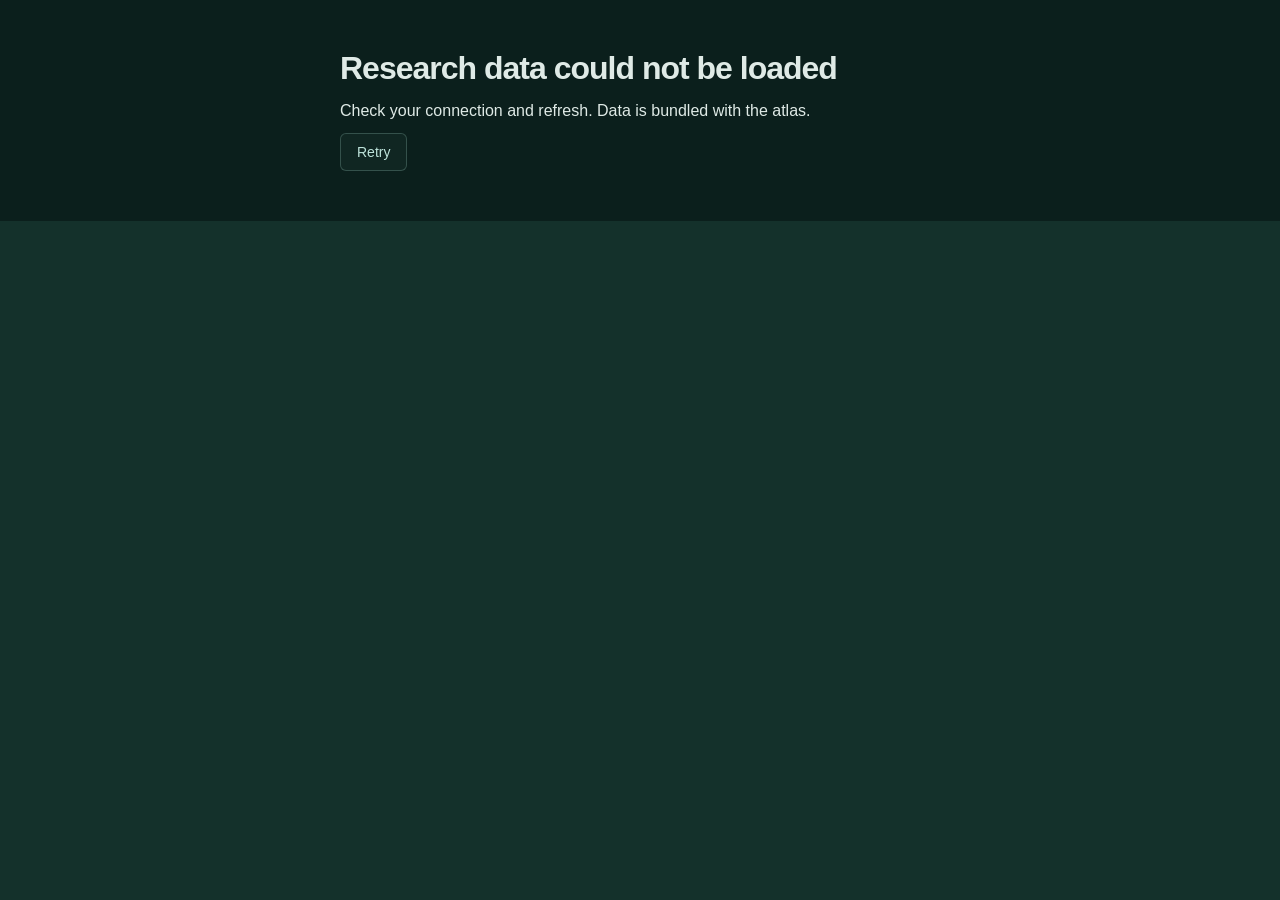
==== index.html @ 0b4326a5 "Agent Safety Atlas, live site: analysis A2 on data release R070 Co-Authored-By: Claude Opus 5.5 <nor" ====
<!doctype html>
<html lang="en">
<head>
  <script>try{document.documentElement.dataset.theme=localStorage.getItem("atlas-theme")||"dark"}catch(e){document.documentElement.dataset.theme="dark"}</script>
  <meta charset="utf-8">
<meta name="robots" content="noindex, nofollow">
  <meta name="viewport" content="width=device-width,initial-scale=1">
  <meta name="theme-color" content="#142526">
  <meta name="description" content="Explore agent safety research, open resources, research teams, timelines and geography through traceable primary evidence.">
  <title>Agent Safety Atlas</title>
  <link rel="icon" href="./favicon.svg" type="image/svg+xml">
  <link rel="icon" href="./favicon-32.png" type="image/png" sizes="32x32">
  <link rel="apple-touch-icon" href="./apple-touch-icon.png">
  <link rel="stylesheet" href="./styles.css">
  <link rel="stylesheet" href="./insights.css">
  <link rel="stylesheet" href="./topic-guides.css">
  <link rel="stylesheet" href="./research-paths.css">
  <link rel="stylesheet" href="./research-explorer.css">
<link rel="stylesheet" href="./research-starmap.css">
<link rel="stylesheet" href="./research-dark.css">
<link rel="stylesheet" href="./lenses.css">
<link rel="stylesheet" href="./home.css">
<link rel="stylesheet" href="./timemap.css">
<link rel="stylesheet" href="./pages.css">
<link rel="stylesheet" href="./snapshot.css">
<link rel="stylesheet" href="./theme-dark.css">
  <script type="module" src="./app.js"></script>
</head>
<body>
  <div id="app"><main class="boot" aria-busy="true"><span class="boot-mark" aria-hidden="true"><svg viewBox="0 0 40 40"><rect x="1" y="1" width="38" height="38" rx="11"/><g class="xstrokes"><path d="M11 27 18 14 28 20 26 30" style="stroke-width:2"/><circle cx="11" cy="27" r="2.6"/><circle cx="18" cy="14" r="2.6"/><circle cx="28" cy="20" r="3.4"/><circle cx="26" cy="30" r="2.2"/></g></svg></span><div class="boot-kicker">RESEARCH &amp; OPEN RESOURCES</div><h1>Agent Safety Atlas</h1><div class="boot-bar" aria-hidden="true"><span></span></div><p role="status">Loading the research index…</p></main></div>
  <noscript>Enable JavaScript to browse and filter research. <a href="./data/atlas.json">Download research data</a></noscript>
</body>
</html>
---- styles.css ----
:root{font-family:Inter,-apple-system,BlinkMacSystemFont,"Segoe UI","PingFang SC","Microsoft YaHei",sans-serif;color:#203536;background:#f3f6f7;font-size:16px;--ink:#163b3a;--muted:#667c7c;--line:#dce5e5;--accent:#d4e966}*{box-sizing:border-box}body{margin:0}button,input,select{font:inherit}button,a,input,select{outline-offset:4px}button,a{touch-action:manipulation}a{color:inherit;text-decoration:none}button{cursor:pointer}button:disabled{cursor:default}button:hover,a:hover{color:#307b71}button:focus-visible,a:focus-visible{outline:3px solid #82ada1}.boot{padding:10vh 8vw}header{background:var(--ink);color:white;padding:0 max(24px,calc((100vw - 1280px)/2));display:flex;gap:32px;align-items:center;min-height:84px}.brand{display:flex;align-items:center;gap:12px;white-space:nowrap;font-weight:650;letter-spacing:-.5px}.atlas-mark{display:grid;place-items:center;background:var(--accent);color:var(--ink);width:34px;height:36px;border-radius:9px;font-size:24px;font-weight:800}.brand small{font-size:12px;font-weight:400;letter-spacing:1.6px;display:block;margin-top:4px;color:#bed1cf}nav{display:flex;align-items:stretch;gap:5px;margin-left:auto}nav button{border:0;background:none;color:#bfcecc;padding:30px 16px 26px;border-bottom:3px solid transparent;font-size:14px;white-space:nowrap}nav button.active{color:#e3ef98;border-bottom-color:#d4e966}main{max-width:1280px;margin:auto;padding:38px 24px 56px}.pagehead{display:flex;gap:24px;justify-content:space-between;align-items:center;margin-bottom:25px}h1{font-size:32px;letter-spacing:-1px;margin:0 0 10px}h2{font-size:20px;margin:0 0 18px}p{line-height:1.75;margin:8px 0}.muted{color:var(--muted)}.eyebrow{font-size:12px;letter-spacing:1.8px;color:#537a76;margin-bottom:10px}.stamp{border:1px solid #cddad9;border-radius:7px;background:white;padding:12px 16px;font-size:13px;line-height:1.8;white-space:nowrap}.stamp b{display:block;color:#33524d}.metrics{display:grid;grid-template-columns:repeat(4,1fr);background:#fff;border:1px solid var(--line);border-radius:12px;margin:24px 0}.metric{padding:22px 25px;border-right:1px solid var(--line)}.metric:last-child{border:0}.metric strong{font-size:32px;font-weight:600;letter-spacing:-1px;display:block;margin-top:7px}.metric span{font-size:14px;color:var(--muted)}.toolbar{display:flex;gap:12px;flex-wrap:wrap;background:#fff;border:1px solid var(--line);border-radius:10px;padding:14px;margin-bottom:22px}.toolbar input[type=search]{flex:1;min-width:220px}.toolbar input,.toolbar select{border:1px solid #d7e2e1;border-radius:6px;padding:10px 12px;background:white;color:var(--ink);font-size:14px}.check{display:flex;gap:8px;align-items:center;font-size:14px;color:var(--muted);padding:0 6px}.check input{accent-color:#245d55}.layout{display:grid;grid-template-columns:minmax(0,1fr) 280px;gap:24px;align-items:start}.panel{background:white;border:1px solid var(--line);border-radius:12px;overflow:hidden}.panel-title{padding:20px 23px;border-bottom:1px solid var(--line);display:flex;align-items:center;justify-content:space-between;font-size:14px}.panel-title strong{font-size:17px}.paper{padding:24px;border-bottom:1px solid var(--line)}.paper:last-child{border-bottom:0}.paper-meta{display:flex;flex-wrap:wrap;gap:10px;align-items:center;font-size:12px;color:var(--muted);margin-bottom:11px}.year{background:#eef3f4;border:1px solid #e0e7e8;padding:3px 7px;border-radius:4px;color:#47615c}.paper-title{font-weight:600;font-size:18px;line-height:1.5;display:block;background:none;border:0;text-align:left;color:#173d3a;padding:0;margin:0 0 8px;letter-spacing:-.25px}.summary{font-size:15px;line-height:1.75;color:#627472}.tags{display:flex;gap:7px;flex-wrap:wrap;margin-top:13px}.tag{font-size:12px;line-height:1.4;background:#edf4f1;color:#42695e;padding:5px 8px;border-radius:4px;border:0}.pending{color:#89662c;background:#fcf3da}.rowfoot{display:flex;align-items:center;justify-content:space-between;gap:15px;margin-top:17px;font-size:13px;color:#67807a}.rowfoot button{background:none;border:0;padding:0;color:#2c6c5d;font-size:13px}.sidecard{padding:22px;background:#fff;border:1px solid var(--line);border-radius:12px;margin-bottom:18px}.sidecard h2{font-size:16px}.themebar{margin:15px 0;font-size:13px}.themebar button{display:flex;justify-content:space-between;width:100%;border:0;background:none;padding:0;color:#526c65;font-size:13px}.track{height:5px;background:#edf2f1;border-radius:3px;margin-top:8px;overflow:hidden}.fill{height:100%;background:#639582;border-radius:3px}.sidecard.dark{background:#1c4944;color:white;border:0}.sidecard.dark p{color:#c4d8d0;font-size:14px}.kicker{color:#d2e687;font-size:12px;letter-spacing:1.5px}.sidecard .textlink{display:block;color:#4d786d;margin-top:18px;background:none;border:0;padding:0;font-size:14px}.empty{padding:52px 24px;text-align:center;color:var(--muted)}.empty strong{display:block;color:#34564b;font-size:18px;margin-bottom:10px}.empty button{margin-top:16px}.btn{padding:10px 16px;border-radius:6px;border:1px solid #cbdad6;background:white;color:#26594d;font-size:14px}.grid{display:grid;grid-template-columns:repeat(3,minmax(0,1fr));gap:18px}.resource,.team{padding:24px;display:flex;flex-direction:column;align-items:flex-start}.resource h2,.team h2{font-size:18px;line-height:1.5;overflow-wrap:anywhere;margin:10px 0}.resource p,.team p{font-size:14px;color:#667d74}.resource .rowfoot,.team .rowfoot{width:100%;margin-top:auto;padding-top:20px}.resource .tags{margin-bottom:20px}.overline{font-size:12px;text-transform:uppercase;letter-spacing:1px;color:#618174}.hint{font-size:14px;color:#7a8170;background:#f2f5e9;border:1px solid #e2e7d2;padding:14px 18px;line-height:1.8;border-radius:8px;margin:20px 0}.section{padding:26px}.section+.section{margin-top:22px}.bars{height:210px;display:flex;align-items:flex-end;gap:16px;margin:24px 0 12px}.bar-col{flex:1;display:flex;flex-direction:column;align-items:center;gap:10px;height:100%;justify-content:flex-end;font-size:13px;min-width:0}.bar-col button{width:100%;max-width:100px;background:#528c7d;border:0;border-radius:5px 5px 0 0;min-height:2px}.bar-col button:hover{background:#2b645a}.bar-col b{font-size:15px;font-weight:500}.map{width:100%;height:auto;background:#f3f8f7;border-radius:8px}.land{fill:#d1e2dc;stroke:#f3f8f7;stroke-width:.4}.map-dot{fill:#195f4a;stroke:#efffc0;stroke-width:2;cursor:pointer}.map-dot:hover,.map-dot:focus{fill:#518731;stroke:#1d614b}.locations{display:grid;grid-template-columns:repeat(3,1fr);gap:12px;margin-top:20px}.location{padding:13px;background:#f6f9f8;border-radius:6px;font-size:14px}.location a{color:#396c5c;font-size:12px}.location button{background:none;border:0;text-align:left;padding:0;color:#335b4d;font-size:14px}.coverage{width:100%;border-collapse:collapse;font-size:14px}.coverage th,.coverage td{padding:15px 10px;border-bottom:1px solid var(--line);text-align:left}.coverage th{color:var(--muted);font-weight:400}.tablewrap{overflow:auto}.sources{margin:0;padding-left:20px}.sources li{line-height:1.8;margin:10px 0;font-size:14px;overflow-wrap:anywhere}footer{padding:24px 0 0;font-size:12px;color:#82918d;display:flex;justify-content:space-between;gap:15px;flex-wrap:wrap}dialog{border:1px solid #dce5e1;border-radius:14px;width:min(790px,calc(100vw - 28px));max-height:90vh;padding:0;color:#234137}dialog::backdrop{background:#0a292b8c;backdrop-filter:blur(3px)}.detail{padding:32px}.detail h2{font-size:25px;line-height:1.5;margin:14px 40px 18px 0}.detail h3{font-size:16px;margin-top:26px}.close{position:absolute;right:18px;top:18px;border:0;background:#f0f4f2;width:34px;height:34px;border-radius:50%;font-size:24px;line-height:1}.detail .evidence{padding:14px 18px;border-left:3px solid #afc8ba;background:#f5f8f6;margin:12px 0;font-size:14px;overflow-wrap:anywhere}.detail .evidence small{display:block;color:#6c8278;margin:7px 0}.detail .evidence a{color:#34745f}.detail .btn{display:inline-block;margin:15px 0}.authors{color:#6c8077;font-size:14px;line-height:1.8}.error{padding:50px;max-width:700px;margin:auto}.mobile-label{display:none}
@media(max-width:1000px){header{padding:0 24px;flex-wrap:wrap;gap:0;padding-top:18px}.brand{margin-bottom:6px}nav{width:100%;margin-left:0;overflow:auto}nav button{padding:19px 14px 16px}.layout{grid-template-columns:minmax(0,1fr) 240px}.grid{grid-template-columns:repeat(2,minmax(0,1fr))}.locations{grid-template-columns:repeat(2,1fr)}}
@media(max-width:700px){main{padding:25px 16px}header{padding-left:16px;padding-right:16px}.pagehead{align-items:flex-start}.stamp{display:none}h1{font-size:27px}.metrics{grid-template-columns:repeat(2,1fr)}.metric{padding:16px 20px}.metric:nth-child(2){border:0}.metric:nth-child(-n+2){border-bottom:1px solid var(--line)}.metric strong{font-size:27px}.layout{display:block}.layout aside{margin-top:20px}.toolbar{gap:8px}.toolbar input[type=search]{flex-basis:100%;min-width:0}.toolbar select{flex:1;min-width:0}.check{min-height:38px}.paper{padding:20px}.grid{grid-template-columns:1fr}.locations{grid-template-columns:1fr}.paper-title{font-size:17px}.rowfoot{align-items:flex-start;flex-wrap:wrap}.section{padding:18px}.bars{gap:8px}.detail{padding:24px}.detail h2{font-size:21px}.coverage th,.coverage td{padding:12px 8px}.pagehead p{font-size:14px}}
@media(prefers-reduced-motion:no-preference){button,a{transition:color .12s,background .12s}}

/* English labels and evidence-progress cards. */
.coverage-metrics{margin:24px 0}.coverage-metrics .metric{min-width:0}.metric small{display:block;font-size:11px;color:var(--muted);margin-top:8px;line-height:1.5}.coverage-metrics strong{font-size:26px}.coverage td{overflow-wrap:anywhere}.section details{margin-top:20px}.section summary{cursor:pointer;font-weight:600}.section li{line-height:1.7}

.language-switch{flex-shrink:0;border:1px solid #aec8c0;border-radius:7px;background:#f3f8f6;color:#234e45;padding:8px 12px;font-size:14px;font-weight:600;cursor:pointer}.language-switch:hover{background:#e3f0e9}.language-switch:focus-visible{outline:3px solid #5c9d86;outline-offset:3px}.toolbar select{max-width:100%;min-width:145px}.toolbar input[type=search]{flex-basis:340px}.paper-meta{font-size:14px}.summary{font-size:16px}.rowfoot,.rowfoot button,.themebar,.themebar button{font-size:14px}.sidecard .muted{font-size:14px}html[lang=zh-CN] .brand small{letter-spacing:2px}html[lang=zh-CN] .eyebrow{letter-spacing:1px}html[lang=zh-CN] .paper-title{letter-spacing:0}@media(max-width:760px){header{flex-wrap:wrap}.language-switch{margin-left:auto}header nav{order:3;width:100%;overflow-x:auto}.toolbar select{flex:1;min-width:135px}.panel-title{gap:12px;flex-wrap:wrap}}

/* Enterprise entry shares the research navigation. */
nav .enterprise-link{display:flex;align-items:center;padding:16px 12px;color:#dfeda5;font-size:14px;white-space:nowrap}header{flex-wrap:wrap}header nav{min-width:0}@media(max-width:1100px){header nav{overflow-x:auto}}

/* Research abstracts start at three lines; preserve the full text in place. */
.paper-summary{display:-webkit-box;-webkit-box-orient:vertical;-webkit-line-clamp:3;line-clamp:3;max-height:5.25em;overflow:hidden}
.paper-summary.is-expanded{display:block;-webkit-line-clamp:unset;line-clamp:unset;max-height:none;overflow:visible}
.summary-toggle{border:0;background:none;color:#2c6c5d;font-size:14px;padding:4px 0;margin-top:4px;min-height:32px;text-decoration:underline;text-underline-offset:3px}
.summary-toggle[hidden]{display:none}

/* Landscape matrix: theme groups x topics; counts follow the active filters. */
.landscape{padding:24px;margin-bottom:22px}.landscape-head{display:flex;justify-content:space-between;gap:20px;align-items:flex-start;margin-bottom:18px}.landscape-head h2{margin-bottom:6px}.landscape-head p{margin:0;font-size:14px;max-width:780px}.landscape-head .textlink{white-space:nowrap;font-size:14px;color:#2c6c5d}
.matrix{display:grid;grid-template-columns:repeat(3,minmax(0,1fr));gap:14px}.mcat{border:1px solid var(--line);border-top:4px solid var(--cat);border-radius:10px;background:#fff;display:flex;flex-direction:column;min-width:0}.mcat.is-active{box-shadow:0 0 0 2px var(--cat)}.mcat-other{border-top-style:dashed}
.mcat-head{display:flex;justify-content:space-between;align-items:baseline;gap:10px;border:0;background:none;padding:14px 16px 8px;text-align:left;color:var(--ink);font-weight:650;font-size:15px}.mcat-head b{font-size:22px;font-weight:600;color:var(--cat);letter-spacing:-.5px}.mcat-head:hover span{text-decoration:underline;text-underline-offset:3px}
.mtopics{list-style:none;margin:0;padding:0 8px 8px}.mtopic{display:flex;justify-content:space-between;gap:10px;width:100%;border:0;border-radius:6px;padding:7px 8px;font-size:14px;line-height:1.45;color:#2f4c48;text-align:left;background:linear-gradient(90deg,color-mix(in srgb,var(--cat) 14%,transparent) var(--w),transparent var(--w))}.mtopic b{font-weight:600;color:var(--ink)}.mtopic:hover:not(:disabled){box-shadow:inset 0 0 0 1px color-mix(in srgb,var(--cat) 45%,transparent)}.mtopic.is-active{box-shadow:inset 0 0 0 2px var(--cat)}.mtopic:disabled{color:#8a9d9b}.mtopic:disabled b{color:#8a9d9b;font-weight:400}
.mcat-foot{display:flex;gap:16px;flex-wrap:wrap;margin-top:auto;padding:9px 16px 12px;border-top:1px solid var(--line)}.mcat-foot .textlink,.panel-tools .textlink,.active-filters .textlink{background:none;border:0;padding:0;color:#2c6c5d;font-size:13px}
.tag.topic-tag{background:color-mix(in srgb,var(--cat) 10%,#fff);color:color-mix(in srgb,var(--cat) 82%,#000);box-shadow:inset 3px 0 0 var(--cat);padding-left:10px}

/* Research list: active filters and pagination. */
.panel-tools{display:flex;align-items:center;gap:16px;flex-wrap:wrap}.sort,.pager-size{font-size:13px;color:var(--muted);display:flex;align-items:center;gap:6px;white-space:nowrap}.sort select,.pager-size select{border:1px solid #d7e2e1;border-radius:6px;padding:5px 8px;background:#fff;color:var(--ink);font-size:13px}
.active-filters{display:flex;flex-wrap:wrap;gap:8px;align-items:center;padding:12px 23px;border-bottom:1px solid var(--line);background:#fafcfc;font-size:13px}div.results>.active-filters{border:1px solid var(--line);border-radius:10px;margin-bottom:14px}.filter-chip{border:1px solid #cddad9;border-radius:999px;background:#fff;padding:4px 10px;font-size:13px;color:#26594d;display:inline-flex;gap:6px;align-items:center}.filter-chip span{color:var(--muted)}
.pager{display:flex;align-items:center;justify-content:space-between;flex-wrap:wrap;gap:10px 16px;padding:12px 23px;font-size:13px;color:var(--muted)}.pager-top{border-bottom:1px solid var(--line)}.pager-bottom{border-top:1px solid var(--line)}div.results>.pager{background:#fff;border:1px solid var(--line);border-radius:10px;margin:0 0 14px}div.results>.pager-bottom{margin:14px 0 0}
.pager-pages{display:flex;flex-wrap:wrap;gap:4px;align-items:center}.pager-pages button{min-width:34px;height:34px;border:1px solid #d7e2e1;border-radius:6px;background:#fff;color:#26594d;font-size:13px;padding:0 8px}.pager-pages button.active{background:var(--ink);border-color:var(--ink);color:#fff}.pager-pages button:disabled{opacity:.4}.pager-gap{padding:0 4px}#results,#landscape-title{scroll-margin-top:16px}

/* Clustered, zoomable institution map. */
.map-tools{display:flex;justify-content:space-between;flex-wrap:wrap;gap:12px;margin:16px 0 12px}.seg,.zoom{display:flex;align-items:center;gap:6px;font-size:13px;color:var(--muted)}.seg button,.zoom button{border:1px solid #cbdad6;background:#fff;border-radius:6px;padding:6px 12px;color:#26594d;font-size:13px;min-height:34px}.seg button[aria-pressed=true]{background:var(--ink);color:#fff;border-color:var(--ink)}.zoom button{min-width:36px}
.map-wrap{position:relative}.map{display:block;touch-action:pan-y;cursor:grab;user-select:none;-webkit-user-select:none}.map.is-zoomed{touch-action:none}.map:active{cursor:grabbing}.land{vector-effect:non-scaling-stroke}
.map-bubble{cursor:pointer;outline:none}.map-bubble circle{fill:#1c6a57;fill-opacity:.82;stroke:#fff;stroke-width:1.5;vector-effect:non-scaling-stroke}.map-bubble.is-cluster circle{fill:#163b3a}.map-bubble text{fill:#fff;font-weight:650;text-anchor:middle;pointer-events:none}.map-bubble:hover circle,.map-bubble:focus-visible circle{fill:#d4e966;fill-opacity:1;stroke:#163b3a;stroke-width:2}.map-bubble:hover text,.map-bubble:focus-visible text{fill:#163b3a}
.map-hint{position:absolute;left:50%;bottom:12px;transform:translateX(-50%);background:#163b3ae6;color:#fff;padding:6px 12px;border-radius:6px;font-size:13px;pointer-events:none;white-space:nowrap}.map-hint[hidden],.map-panel[hidden]{display:none}
.map-panel{position:absolute;top:10px;right:10px;width:min(330px,calc(100% - 20px));max-height:calc(100% - 20px);overflow:auto;background:#fff;border:1px solid var(--line);border-radius:10px;box-shadow:0 8px 24px #0a292b26;padding:14px 16px;font-size:14px}.map-panel-head{display:flex;justify-content:space-between;gap:10px;align-items:flex-start}.map-panel p{margin:4px 0 6px;font-size:13px}.map-panel ul{list-style:none;margin:0;padding:0}.map-panel li{display:flex;justify-content:space-between;gap:10px;padding:7px 0;border-bottom:1px solid #eef2f2}.map-panel li button{background:none;border:0;padding:0;text-align:left;color:#26594d;font-size:14px}.map-panel li span{color:var(--muted);white-space:nowrap}.close-panel{border:0;background:#f0f4f2;width:28px;height:28px;border-radius:50%;font-size:18px;line-height:1;flex:none}.locations-all{margin-top:18px}
@media(max-width:1000px){.matrix{grid-template-columns:repeat(2,minmax(0,1fr))}}
@media(max-width:700px){.landscape{padding:18px}.landscape-head{flex-direction:column;gap:8px}.matrix{grid-template-columns:1fr}.pager,.active-filters{padding:10px 16px}.pager-info{flex-basis:100%}.map-panel{position:static;width:auto;max-height:none;margin-top:10px;box-shadow:none}.map-hint{display:none}.map-tools{flex-direction:column;align-items:flex-start}}

/* Header stays on one line on desktop; the language switch never wraps. */
.language-switch{white-space:nowrap;padding:6px 10px;font-size:13px}
@media(min-width:1001px){header{flex-wrap:nowrap;gap:20px}header nav{flex:1 1 auto;justify-content:flex-end;overflow-x:auto;scrollbar-width:none}nav button{padding-left:12px;padding-right:12px}nav .enterprise-link{padding-left:10px;padding-right:10px}}
.landscape-note{margin:16px 0 0;font-size:14px}.landscape-note .textlink{background:none;border:0;padding:0;color:#2c6c5d;font-size:14px}

/* Open-source landscape. Group colours are validated categorical slots 1-3 (blue / orange / aqua, CVD-checked on the
   white panel); aqua sits below 3:1, so every chart keeps visible labels and the table view. Heat cells use one blue ramp. */
.oss-kpis .metric{font:inherit;text-align:left;background:none;border:0;border-right:1px solid var(--line);color:inherit;cursor:pointer}
.oss-kpis .metric.is-on{box-shadow:inset 0 -3px 0 var(--ink);background:#f7faf9}.oss-kpis div.metric{cursor:default}
.oss-tabs{display:flex;gap:6px;flex-wrap:wrap;margin:0 0 14px}.oss-tabs button{border:1px solid #cbdad6;background:#fff;border-radius:999px;padding:7px 14px;font-size:14px;color:#26594d}
.oss-tabs button.active{background:var(--ink);border-color:var(--ink);color:#fff}
.oss-charts{display:grid;grid-template-columns:minmax(0,1.6fr) minmax(0,1fr);gap:18px;margin:0 0 22px}.oss-charts:has(> figure:only-child){grid-template-columns:1fr}
.oss-chart{margin:0;background:#fff;border:1px solid var(--line);border-radius:12px;padding:18px 20px;min-width:0}
.oss-chart figcaption{display:flex;flex-direction:column;gap:4px;margin-bottom:10px}.oss-chart figcaption b{font-size:16px;color:var(--ink)}.oss-chart figcaption span{font-size:13px;color:var(--muted);line-height:1.6}
.oss-chart svg{width:100%;height:auto;display:block;overflow:visible}
.oss-chart .grid{stroke:#e1e0d9;stroke-width:1}.oss-chart .axis{stroke:#c3c2b7;stroke-width:1}
.oss-chart .tick{fill:#6b7775;font-size:11px;font-variant-numeric:tabular-nums}.oss-chart .lbl{fill:#33504b;font-size:12px}.oss-chart .val{fill:#52514e;font-size:12px;font-variant-numeric:tabular-nums}
.oss-chart .end{fill:#163b3a;font-size:12px;font-weight:600}
.oss-chart .hit{fill:transparent}.oss-chart .oss-dot,.oss-chart .oss-bar{cursor:pointer;outline:none}
.oss-chart .oss-dot .mark{stroke:#fff;stroke-width:2}
.g-agent_security{fill:#336aab}.g-ecosystem{fill:#c26541}.g-resources{fill:#5e8c2e}
.oss-chart .oss-dot:hover .mark,.oss-chart .oss-dot:focus-visible .mark{stroke:#163b3a}.oss-chart .oss-bar:hover .mark,.oss-chart .oss-bar:focus-visible .mark{opacity:.8}
.oss-chart .line{fill:none;stroke-width:2;stroke-linejoin:round;stroke-linecap:round}.oss-chart .line.emph{stroke:#336aab}.oss-chart .line.ctx{stroke:#c3c2b7;opacity:.7}
.oss-chart .emph-dot{fill:#336aab;stroke:#fff;stroke-width:2}
.oss-legend{display:flex;gap:16px;flex-wrap:wrap;margin-top:10px;font-size:13px;color:#52514e}.oss-legend span{display:inline-flex;align-items:center;gap:6px}
.oss-legend .sw{width:10px;height:10px;border-radius:2px;display:inline-block}.oss-legend .ln{width:16px;height:2px;display:inline-block;border-radius:1px}
.oss-legend .ln.emph{background:#336aab}.oss-legend .ln.ctx{background:#c3c2b7}
.oss-select{font-size:13px;color:var(--muted);display:inline-flex;gap:6px;align-items:center;margin-bottom:8px}.oss-select select{border:1px solid #d7e2e1;border-radius:6px;padding:4px 8px;font-size:13px;max-width:320px}
.oss-heat table{border-collapse:separate;border-spacing:2px;width:100%;font-size:13px}.oss-heat th{font-weight:400;color:#52514e;text-align:left;padding:4px 6px}.oss-heat thead th{text-align:center;font-size:12px}
.oss-heat td{text-align:center;padding:6px 4px;border-radius:4px;min-width:42px;font-variant-numeric:tabular-nums;color:#163b3a}
.oss-heat .s0{background:#f5f7f7;color:transparent}.oss-heat .s1{background:#d6ebe4}.oss-heat .s2{background:#b2d5c9}.oss-heat .s3{background:#85baa8}
.oss-heat .s4{background:#4f9a83;color:#fff}.oss-heat .s5{background:#2c7a66;color:#fff}.oss-heat .s6{background:#1c5a4b;color:#fff}
.oss-cov .cov-row{display:grid;grid-template-columns:minmax(0,260px) minmax(0,1fr) 44px;gap:12px;align-items:center;margin:8px 0;font-size:13px}
.oss-cov .cov-row a{color:#26594d;overflow:hidden;text-overflow:ellipsis;white-space:nowrap}.oss-cov .cov-n{text-align:right;color:#52514e;font-variant-numeric:tabular-nums}
.oss-cov .cov-bar{display:flex;gap:2px;height:14px}.oss-cov .cov-bar span{min-width:3px;border-radius:0}.oss-cov .cov-bar span:last-child{border-radius:0 4px 4px 0}
.s1:not(td){background:#336aab}.s2:not(td){background:#c26541}.s3:not(td){background:#5e8c2e}.s4:not(td){background:#b48b12}
.oss-table td{vertical-align:top}.oss-table .num{text-align:right;font-variant-numeric:tabular-nums;white-space:nowrap}.oss-table td small{display:block;color:var(--muted);font-size:12px;margin-top:4px}
.oss-table .textlink{background:none;border:0;padding:0;color:#26594d;font-weight:600;text-align:left}
.oss-tip{position:fixed;z-index:30;background:#163b3a;color:#fff;border-radius:8px;padding:8px 10px;font-size:12px;display:flex;flex-direction:column;gap:2px;max-width:280px;pointer-events:none;box-shadow:0 6px 18px #0a292b33}
.oss-tip strong{font-size:14px}.oss-tip[hidden]{display:none}.oss-note{font-size:13px;margin-top:6px}
@media(max-width:1000px){.oss-charts{grid-template-columns:1fr}}
@media(max-width:700px){.oss-cov .cov-row{grid-template-columns:1fr 40px}.oss-cov .cov-row a{grid-column:1/-1}.oss-kpis .metric{border-right:0}}
.view-oss > .metrics{display:none}

.oss-heat{overflow-x:auto;max-width:100%}.oss-history-empty p{margin:.5rem 0 0;max-width:62ch}
/* 2026-09-25 revision: headline and per-view metrics, filters in the top bar, sub-views, data sources, open-source statistics first */
.metrics{grid-template-columns:repeat(var(--cols,4),minmax(0,1fr));gap:1px;background:var(--line);overflow:hidden}
.metrics>.metric{background:#fff;border-right:0}
.metrics.headline .metric strong{font-size:34px}
.toolbar-filters{flex-basis:100%}
.toolbar-filters:empty{display:none}
.toolbar-filters .active-filters{margin:0;padding:0;border:0;background:none}
.subviews{display:grid;grid-template-columns:1fr 1fr;gap:12px;margin:0 0 20px}
.subviews button{font:inherit;text-align:left;background:#fff;border:1px solid var(--line);border-radius:12px;padding:14px 18px;cursor:pointer;color:inherit;display:grid;grid-template-columns:1fr auto;gap:2px 12px;align-items:baseline}
.subviews button b{font-size:16px}
.subviews button strong{font-size:22px;font-weight:600;font-variant-numeric:tabular-nums}
.subviews button small{grid-column:1/-1;color:var(--muted);font-size:12px;line-height:1.5}
.subviews button.active{border-color:var(--ink);box-shadow:inset 0 -3px 0 var(--ink)}
.funnel{display:flex;align-items:stretch;gap:10px;flex-wrap:wrap;margin:14px 0}
.funnel-step{flex:1 1 180px;background:#f6f9f9;border:1px solid var(--line);border-radius:10px;padding:14px 16px}
.funnel-step span{display:block;font-size:13px;color:var(--muted)}
.funnel-step strong{display:block;font-size:26px;font-weight:600;margin:4px 0;font-variant-numeric:tabular-nums}
.funnel-step small{display:block;font-size:12px;color:var(--muted);line-height:1.45}
.funnel-arrow{align-self:center;color:var(--muted);font-size:20px}
.sources-table td small{display:block;color:var(--muted);font-size:12px;margin-top:3px}
.sources-table tr.total td{font-weight:600;border-top:2px solid var(--line)}
.catalog-grid{display:grid;grid-template-columns:repeat(auto-fill,minmax(230px,1fr));gap:0 18px;margin-top:10px}
.catalog-grid div{display:flex;justify-content:space-between;gap:10px;border-bottom:1px dashed var(--line);padding:7px 0;font-size:14px}
.catalog-grid b{font-weight:600;font-variant-numeric:tabular-nums}
.gaps li{margin:6px 0;line-height:1.6}
.hbars{display:grid;gap:8px;margin-top:12px}
.hbar{display:grid;grid-template-columns:34% minmax(0,1fr) 5ch;align-items:center;gap:10px;font-size:13px}
.hbar .lbl{overflow:hidden;text-overflow:ellipsis;white-space:nowrap;color:#3d4f4f}
.hbar .track{height:14px;margin:0;background:#f1f5f5;border-radius:4px;overflow:hidden}
.hbar .fill{display:block;height:100%;border-radius:0 4px 4px 0;background:#336aab}
.hbar .fill.g-ecosystem{background:#c26541}
.hbar .fill.g-resources{background:#5e8c2e}
.hbar .val{font-variant-numeric:tabular-nums;color:var(--ink);min-width:3ch;text-align:right}
.oss-charts{grid-template-columns:repeat(2,minmax(0,1fr))}
.section-note{font-size:14px;color:var(--muted);margin:4px 0 10px}
.section-note b{color:var(--ink)}
.heatwrap{overflow-x:auto}
.oss-heat th .dot{display:inline-block;width:8px;height:8px;border-radius:50%;background:var(--cat);margin-right:6px;vertical-align:1px}
.oss-table{table-layout:fixed;width:100%}
.oss-table .c-repo{width:19%}.oss-table .c-type{width:9%}.oss-table .c-topics{width:25%}.oss-table .c-n{width:6.5%}.oss-table .c-act{width:9%}.oss-table .c-why{width:25%}
.oss-table.with-change .c-why{width:18.5%}
.oss-table td{overflow-wrap:break-word;vertical-align:top}
.oss-table .why{font-size:13px;color:#33504b}
.oss-table td:nth-child(2){font-size:13px}
.oss-table .topic-tag{display:inline-block;margin:0 4px 4px 0;font-size:12px;line-height:1.35}
.oss-table td small{display:block;color:var(--muted);font-size:12px}
.oss-criteria dl{display:grid;grid-template-columns:minmax(120px,170px) 1fr;gap:12px 22px;margin:14px 0}
.oss-criteria dt{font-weight:600}
.oss-criteria dd{margin:0;line-height:1.65;color:#2f4444}
@media(max-width:1000px){.oss-charts{grid-template-columns:1fr}}
@media(max-width:700px){.metrics,.metrics.headline{grid-template-columns:repeat(2,minmax(0,1fr))}.subviews{grid-template-columns:1fr}.oss-criteria dl{grid-template-columns:1fr}.funnel-arrow{display:none}.oss-table{table-layout:auto}.metrics.headline .metric strong{font-size:26px}}
.subviews button.active,.subviews button.active b{color:var(--ink)}
.oss-history-empty p{font-size:14px;line-height:1.6;color:#2f4444}
.panel.section button.textlink{background:none;border:0;padding:0;font:inherit;color:#2c6c5d;cursor:pointer;text-decoration:underline;text-underline-offset:3px}
.coverage .num{text-align:right;font-variant-numeric:tabular-nums;white-space:nowrap}
/* Revision 3 (2026-09-25): headline band, overview map with country borders, compact timeline, chart window, resizable table */
.hero{display:grid;grid-template-columns:minmax(0,1.75fr) minmax(0,1fr);background:var(--ink);color:#eef5f3;border-radius:14px;margin:24px 0;overflow:hidden}
.hero-funnel{padding:28px 32px 20px}
.hero-eyebrow{font-size:12px;letter-spacing:.14em;text-transform:uppercase;color:var(--accent);margin-bottom:20px}
.hero-step{margin-bottom:18px}
.hero-num{display:flex;align-items:baseline;gap:12px;flex-wrap:wrap}
.hero-num strong{font-size:40px;font-weight:600;letter-spacing:-1px;font-variant-numeric:tabular-nums;color:#fff;line-height:1.1}
.hero-num span{font-size:15px;color:#cfe0dc}
.hero-bar{height:6px;background:rgba(255,255,255,.08);border-radius:4px;margin:10px 0 7px;overflow:hidden}
.hero-bar i{display:block;height:100%;width:var(--w);min-width:6px;background:var(--accent);border-radius:4px;transform-origin:left center}
.hero-step small{display:block;font-size:12px;color:#a6c0ba;line-height:1.5}
.hero-note{font-size:11px;color:#86a39d;margin:2px 0 0}
.hero-side{display:grid;grid-template-rows:repeat(3,1fr);border-left:1px solid rgba(255,255,255,.1)}
.hero-stat{padding:22px 28px;border-bottom:1px solid rgba(255,255,255,.1);display:flex;flex-direction:column;justify-content:center}
.hero-stat:last-child{border-bottom:0}
.hero-stat strong{font-size:30px;font-weight:600;color:#fff;font-variant-numeric:tabular-nums;line-height:1.1}
.hero-stat span{font-size:14px;color:#cfe0dc;margin-top:4px}
.hero-stat small{font-size:12px;color:#a6c0ba;margin-top:6px;line-height:1.5}
@media(prefers-reduced-motion:no-preference){.hero-bar i{animation:hero-grow 1.1s cubic-bezier(.2,.7,.2,1)}}
@keyframes hero-grow{from{transform:scaleX(0)}to{transform:scaleX(1)}}
@media(max-width:900px){.hero{grid-template-columns:1fr}.hero-side{border-left:0;border-top:1px solid rgba(255,255,255,.1)}.hero-funnel{padding:22px 20px 16px}.hero-num strong{font-size:32px}.hero-stat{padding:16px 20px}}
#overview .panel.section{margin-bottom:22px}
.timeline .bars{height:140px;margin:16px 0 8px}
.timeline .bar-col b{font-size:12px}
.timeline .bar-col span{font-size:11px}
.border{fill:none;stroke:#a3bdb5;stroke-width:.7;vector-effect:non-scaling-stroke;pointer-events:none}
.border.disputed{stroke-dasharray:3 3}
.map-measure{font-size:13px;color:var(--muted)}
.chart-window{margin:0 0 22px}
.chart-shell{display:grid;grid-template-columns:230px minmax(0,1fr);gap:16px;align-items:start}
.chart-menu{display:flex;flex-direction:column;gap:6px;position:sticky;top:12px}
.chart-menu button{font:inherit;text-align:left;background:#fff;border:1px solid var(--line);border-radius:10px;padding:10px 12px;cursor:pointer;color:inherit}
.chart-menu button b{display:block;font-size:14px;font-weight:600}
.chart-menu button small{display:block;font-size:12px;color:var(--muted);margin-top:2px;line-height:1.4}
.chart-menu button.active{border-color:var(--ink);box-shadow:inset 3px 0 0 var(--ink)}
.chart-menu button.active,.chart-menu button.active b{color:var(--ink)}
.chart-view .oss-chart{margin:0}
.oss-heat{--g:#336aab}.oss-heat.g-ecosystem{--g:#c26541}.oss-heat.g-resources{--g:#5e8c2e}
.oss-heat .s1{background:color-mix(in srgb,var(--g) 14%,#fff);color:#163b3a}
.oss-heat .s2{background:color-mix(in srgb,var(--g) 30%,#fff);color:#163b3a}
.oss-heat .s3{background:color-mix(in srgb,var(--g) 50%,#fff);color:#163b3a}
.oss-heat .s4{background:color-mix(in srgb,var(--g) 72%,#fff);color:#163b3a}
.oss-heat .s5{background:color-mix(in srgb,var(--g) 78%,#000);color:#fff}
.oss-heat .s6{background:color-mix(in srgb,var(--g) 56%,#000);color:#fff}
.oss-table th{position:relative}
.col-resize{position:absolute;top:0;right:-5px;width:10px;height:100%;cursor:col-resize;z-index:1;touch-action:none}
.col-resize::after{content:'';position:absolute;top:28%;bottom:28%;left:4px;width:2px;background:var(--line);border-radius:1px}
.col-resize:hover::after{background:var(--ink)}
.oss-table.sized{max-width:none}
.oss-table .repo-name{white-space:normal;overflow-wrap:anywhere;text-align:left;line-height:1.35}
.oss-table td.topics:not(.open) .more{display:none}
.more-toggle{font:inherit;font-size:12px;background:none;border:1px dashed #b9cbc7;border-radius:10px;padding:1px 8px;color:#2c6c5d;cursor:pointer;vertical-align:top;margin-top:1px}
@media(max-width:800px){.chart-shell{grid-template-columns:minmax(0,1fr)}.chart-menu{flex-direction:row;overflow-x:auto;position:static;padding-bottom:4px}.chart-menu button{flex:0 0 auto;max-width:190px}}
.chart-menu,.chart-view{min-width:0}
/* Chart window v2: compact card, animated switching (height, fade), entrance motion; the global header "nav button" rule is undone here */
.chart-window{margin:0 0 22px;background:#fff;border:1px solid var(--line);border-radius:14px;overflow:hidden}
.chart-window .section-note{padding:12px 18px;margin:0;border-bottom:1px solid var(--line);font-size:13px}
.chart-shell{grid-template-columns:minmax(0,210px) minmax(0,1fr);gap:0}
.chart-menu{gap:2px;padding:10px;border-right:1px solid var(--line);position:static;background:#fafcfc}
.chart-menu button{white-space:normal;border:0;border-radius:8px;padding:8px 10px;background:none;box-shadow:none;color:inherit;font-size:13px;transition:background .2s,box-shadow .2s}
.chart-menu button b{font-size:13px;color:#2f4444}
.chart-menu button small{font-size:11.5px}
.chart-menu button:hover{background:#eef4f2}
.chart-menu button.active{background:#e6f0ec;box-shadow:inset 3px 0 0 var(--ink);border:0}
.chart-view{padding:2px 6px;transition:height .38s cubic-bezier(.2,.7,.2,1);overflow:hidden}
.chart-view .oss-chart{border:0;border-radius:0;padding:12px 14px 14px;animation:chart-in .38s ease both}
.chart-view .oss-heat table{border-spacing:2px;font-size:12px}
.chart-view .oss-heat th{padding:2px 6px;font-size:12.5px}
.chart-view .oss-heat td{padding:3px 4px;min-width:34px;font-size:12px;transition:transform .15s,box-shadow .15s}
.chart-view .oss-heat tbody tr{animation:row-in .45s ease both;animation-delay:calc(var(--i,0) * 22ms)}
.chart-view .oss-heat tbody tr:hover th{color:var(--ink);font-weight:600}
.chart-view .oss-heat tbody tr:hover td{box-shadow:inset 0 0 0 1px rgba(22,59,58,.25)}
.chart-view .oss-heat td:hover{transform:scale(1.08);box-shadow:0 2px 8px rgba(22,59,58,.25)}
.chart-view .hbar .fill{transform-origin:left center;animation:bar-grow .7s cubic-bezier(.2,.7,.2,1) both;animation-delay:calc(var(--i,0) * 45ms)}
.chart-view .hbar{animation:row-in .4s ease both;animation-delay:calc(var(--i,0) * 45ms)}
.chart-view svg .oss-dot{animation:fade-in .6s ease both}
@keyframes chart-in{from{opacity:0;transform:translateY(10px)}to{opacity:1;transform:none}}
@keyframes row-in{from{opacity:0;transform:translateX(-6px)}to{opacity:1;transform:none}}
@keyframes bar-grow{from{transform:scaleX(0)}to{transform:scaleX(1)}}
@keyframes fade-in{from{opacity:0}to{opacity:1}}
@media(prefers-reduced-motion:reduce){.chart-view,.chart-view *{animation:none!important;transition:none!important}}
@media(max-width:800px){.chart-menu{border-right:0;border-bottom:1px solid var(--line);flex-direction:row;overflow-x:auto}.chart-menu button{flex:0 0 auto;max-width:170px}}
.chart-menu button small{display:none}
.chart-menu button.active small{display:block;animation:fade-in .3s ease both}
.chart-view .hbars{max-width:780px}
/* Landscape: topic bars split by paper form (survey first, darkest); text in ink, category colour only as accent */
.mcat-head b{color:var(--ink)}
.tag.topic-tag{color:#2f4c48}
.mtopic.has-forms{flex-wrap:wrap;row-gap:4px;background:none}
.ftrack{flex-basis:100%;display:block;height:7px;background:#f1f5f4;border-radius:4px;overflow:hidden}
.fbar{display:flex;gap:1px;height:100%;border-radius:4px;overflow:hidden}
.fbar i{display:block;height:100%;min-width:2px}
.form-legend{display:flex;flex-wrap:wrap;gap:6px 14px;align-items:center;font-size:12.5px;margin:0 0 12px}
.form-legend span{display:inline-flex;align-items:center;gap:6px}
.form-legend i{display:inline-block;width:14px;height:8px;border-radius:2px}
@media(prefers-reduced-motion:no-preference){.fbar{transform-origin:left center;animation:bar-grow .8s cubic-bezier(.2,.7,.2,1) both}}
/* Landscape analysis (dist/analysis.js) */
.an-head{margin:26px 0 12px}.an-head h2{margin:0 0 4px}.an-head p{margin:0;font-size:14px}
.an-chart{margin:0;padding:14px 16px 16px;animation:chart-in .38s ease both}
.an-chart figcaption b{display:block;font-size:16px;margin-bottom:4px}
.an-chart figcaption span{display:block;font-size:12.5px;color:var(--muted);line-height:1.55;max-width:900px}
.an-controls{display:flex;flex-wrap:wrap;gap:10px 16px;align-items:center;margin:12px 0 10px;font-size:13px;color:var(--muted)}
.an-cross-body{display:grid;grid-template-columns:minmax(0,1fr) 290px;gap:20px;align-items:start}
.an-cross-body>*{min-width:0}
.an-heat td.is-flag{outline:2px solid #c26541;outline-offset:-2px}
.an-insights h4{margin:0 0 8px;font-size:12px;letter-spacing:.5px;text-transform:uppercase;color:#64786c;font-weight:650}
.an-insights ul{list-style:none;margin:0;padding:0;display:grid;gap:7px}
.an-insight{width:100%;text-align:left;border:1px solid #d4e0dc;border-left:3px solid #1c6a57;background:#fff;border-radius:8px;padding:9px 11px;font:inherit;font-size:12.5px;line-height:1.5;color:#203536;cursor:pointer}
.an-insight.an-under{border-left-color:#c26541}
.an-insight:hover:not([disabled]){border-color:#1c6a57}
.an-insight[disabled]{cursor:default}
@media(max-width:1000px){.an-cross-body{grid-template-columns:minmax(0,1fr)}}
.an-controls select{font:inherit;font-size:13px;padding:5px 8px;border:1px solid var(--line);border-radius:7px;background:#fff;color:var(--ink);margin-left:4px}
.an-controls .seg{display:inline-flex;border:1px solid var(--line);border-radius:8px;overflow:hidden}
.an-controls .seg button{font:inherit;font-size:12.5px;border:0;background:#fff;padding:5px 11px;color:#3d4f4f;cursor:pointer;white-space:nowrap}
.an-controls .seg button+button{border-left:1px solid var(--line)}
.an-controls .seg button[aria-pressed=true]{background:var(--ink);color:#fff}
.an-plot{position:relative;height:260px;margin:8px 0 34px 38px}
.an-grid span{position:absolute;left:-38px;right:0;border-bottom:1px solid #edf2f1;font-size:11px;color:var(--muted);line-height:0;padding-bottom:0}
.an-grid span::before{content:'';}
.an-cols{position:absolute;inset:0;display:flex;align-items:flex-end;gap:6px}
.an-col{flex:1;height:100%;position:relative;display:flex;flex-direction:column;justify-content:flex-end;min-width:0}
.an-stack{display:flex;flex-direction:column;gap:1px;border-radius:4px 4px 0 0;overflow:hidden;transform-origin:bottom;animation:stack-grow .7s cubic-bezier(.2,.7,.2,1) both;animation-delay:calc(var(--i,0) * 35ms)}
.an-stack i{display:block;min-height:1px;cursor:pointer;transition:filter .15s}
.an-stack i:hover,.an-stack i:focus-visible{filter:brightness(1.12) saturate(1.1);outline:2px solid var(--ink);outline-offset:-1px}
.an-x{position:absolute;bottom:-20px;left:0;right:0;text-align:center;font-size:11px;color:#3d4f4f;background:none;border:0;padding:0;cursor:pointer}
.an-x:hover{color:var(--ink);text-decoration:underline}
.an-n{position:absolute;bottom:-34px;left:0;right:0;text-align:center;font-size:10px;color:var(--muted)}
.an-legend{display:flex;flex-wrap:wrap;gap:6px 14px;margin:6px 0 4px;font-size:12.5px}
.an-legend button{display:inline-flex;align-items:center;gap:6px;background:none;border:0;padding:2px 0;font:inherit;font-size:12.5px;color:#2f4444;cursor:pointer}
.an-legend button:hover{text-decoration:underline}
.an-legend i{display:inline-block;width:12px;height:12px;border-radius:3px}
.an-heat{border-collapse:separate;border-spacing:2px;font-size:12px;width:100%}
.an-heat th{font-weight:400;color:#3d4f4f;text-align:left;padding:3px 6px;white-space:nowrap}
.an-heat thead th{text-align:center;font-size:11.5px;white-space:normal;vertical-align:bottom}
.an-heat th[data-go]{cursor:pointer}.an-heat th[data-go]:hover{color:var(--ink);text-decoration:underline}
.an-heat th .dot{display:inline-block;width:8px;height:8px;border-radius:50%;background:var(--cat);margin-right:6px;vertical-align:1px}
.an-heat td{text-align:center;padding:4px 5px;border-radius:4px;min-width:38px;font-variant-numeric:tabular-nums;color:#163b3a;background:#f5f7f7;transition:transform .15s,box-shadow .15s}
.an-heat td[data-go]{cursor:pointer}
.an-heat td:hover{transform:scale(1.07);box-shadow:0 2px 8px rgba(22,59,58,.25)}
.an-heat td.num{background:none;color:var(--muted)}
.an-heat .s1{background:#d6ebe4}.an-heat .s2{background:#b2d5c9}.an-heat .s3{background:#85baa8}.an-heat .s4{background:#4f9a83;color:#fff}.an-heat .s5{background:#2c7a66;color:#fff}.an-heat .s6{background:#1c5a4b;color:#fff}
.an-heat tbody tr{animation:row-in .45s ease both;animation-delay:calc(var(--i,0) * 20ms)}
.an-heat tr.fam th{font-weight:650;color:var(--ink)}
.an-heat tr.venue th{padding-left:22px}
.an-heat tr.total th,.an-heat tr.total td{font-weight:650;border-top:1px solid var(--line)}
.an-heat .growth{white-space:nowrap;font-size:11.5px}.an-heat .growth.up{color:#1c6a57}.an-heat .growth.down{color:#8a4a2b}
.an-forms{display:grid;gap:8px;margin:14px 0 8px}
.an-frow{display:grid;grid-template-columns:minmax(150px,26%) minmax(0,1fr) 90px;gap:12px;align-items:center;animation:row-in .4s ease both;animation-delay:calc(var(--i,0) * 40ms)}
.an-frow.sep{padding-bottom:8px;border-bottom:1px dashed var(--line)}
.an-frow .lbl{font:inherit;font-size:13px;color:#2f4444;text-align:left;background:none;border:0;padding:0;display:flex;align-items:center;gap:6px;min-width:0}
.an-frow button.lbl{cursor:pointer}.an-frow button.lbl:hover{text-decoration:underline}
.an-frow .lbl small{color:var(--muted);font-size:11px;margin-left:auto}
.an-frow .dot{display:inline-block;width:8px;height:8px;border-radius:50%;background:var(--cat);flex:none}
.an-fbar{display:flex;gap:1px;height:20px;border-radius:5px;overflow:hidden;background:#f1f5f4;transform-origin:left;animation:bar-grow .8s cubic-bezier(.2,.7,.2,1) both;animation-delay:calc(var(--i,0) * 40ms)}
.an-fbar i{display:flex;align-items:center;justify-content:center;min-width:2px;cursor:pointer;transition:filter .15s}
.an-fbar i:hover{filter:brightness(1.1);outline:2px solid var(--ink);outline-offset:-2px}
.an-fbar em{font-style:normal;font-size:10.5px;color:#fff;text-shadow:0 0 2px rgba(0,0,0,.35)}
.an-survey{font:inherit;font-size:12px;color:#2f4444;background:none;border:0;padding:0;text-align:right;cursor:pointer}
button.an-survey:hover{text-decoration:underline}
.an-ranks{display:grid;grid-template-columns:repeat(2,minmax(0,1fr));gap:24px;margin-top:6px}
.an-rank h3{font-size:14px;margin:0 0 8px}
.an-rank .hbar{width:100%;font:inherit;font-size:13px;background:none;border:0;padding:3px 0;cursor:pointer;animation:row-in .4s ease both;animation-delay:calc(var(--i,0) * 40ms);grid-template-columns:44% minmax(0,1fr) 5ch}
.an-rank .hbar .lbl{text-align:left}
.an-rank .hbar:hover .lbl{color:var(--ink);text-decoration:underline}
.an-rank .hbar .fill{transform-origin:left;animation:bar-grow .7s cubic-bezier(.2,.7,.2,1) both;animation-delay:calc(var(--i,0) * 40ms)}
.an-table{margin-top:10px;font-size:13px}.an-table summary{cursor:pointer;color:#2c6c5d}
.an-takeaways ol{margin:8px 0 6px;padding-left:22px}.an-takeaways li{margin:5px 0;line-height:1.6}
@keyframes stack-grow{from{transform:scaleY(0)}to{transform:scaleY(1)}}
@media(prefers-reduced-motion:reduce){.an-chart,.an-chart *{animation:none!important;transition:none!important}}
@media(max-width:800px){.an-ranks{grid-template-columns:1fr}.an-frow{grid-template-columns:minmax(0,1fr) 70px}.an-frow .lbl{grid-column:1/-1}.an-plot{margin-left:30px}}
.h2-note{font-size:13px;font-weight:400;color:var(--muted);margin-left:6px}
/* Page bands (resources, teams, data sources): lead figure with its composition, then ratio figures */
.band{display:grid;grid-template-columns:minmax(0,1.4fr) minmax(0,1fr);background:var(--ink);color:#eef5f3;border-radius:14px;margin:24px 0;overflow:hidden}
.band-lead{padding:24px 28px;display:flex;flex-direction:column;justify-content:center}
.band .hero-num strong{font-size:36px}
.band-comp{display:flex;gap:2px;height:10px;border-radius:5px;overflow:hidden;margin:16px 0 12px;background:rgba(255,255,255,.06)}
.band-comp i{display:block;background:var(--accent)}
.band-keys{display:flex;flex-wrap:wrap;gap:8px 18px;font-size:12.5px;color:#cfe0dc}
.band-keys span{display:inline-flex;align-items:center;gap:6px}
.band-keys i{width:10px;height:10px;border-radius:2px;background:var(--accent)}
.band-keys b{color:#fff;font-weight:600;font-variant-numeric:tabular-nums}
.band-keys em{font-style:normal;color:#9fbab4}
.band-stats{display:grid;border-left:1px solid rgba(255,255,255,.1)}
.band-stat{padding:14px 24px;border-bottom:1px solid rgba(255,255,255,.1);display:flex;flex-direction:column;justify-content:center}
.band-stat:last-child{border-bottom:0}
.band-stat strong{font-size:24px;font-weight:600;color:#fff;font-variant-numeric:tabular-nums;line-height:1.15}
.band-stat span{font-size:13.5px;color:#cfe0dc}
.band-ratio{height:5px;background:rgba(255,255,255,.08);border-radius:3px;margin:7px 0 4px;overflow:hidden}
.band-ratio i{display:block;height:100%;background:var(--accent);border-radius:3px}
.band-stat small{font-size:11.5px;color:#a6c0ba;line-height:1.45;margin-top:2px}
@media(prefers-reduced-motion:no-preference){.band-comp,.band-ratio i{transform-origin:left center;animation:hero-grow 1s cubic-bezier(.2,.7,.2,1) both}.band-ratio i{animation-delay:.15s}}
@media(max-width:900px){.band{grid-template-columns:1fr}.band-stats{border-left:0;border-top:1px solid rgba(255,255,255,.1)}.band-lead{padding:20px}.band .hero-num strong{font-size:30px}}
/* Open-source group cards: share of listed repositories; the selected group in the dark style */
.oss-kpis .metric{transition:background .25s,color .25s}
.oss-kpis .metric small{font-size:11.5px;color:var(--muted);margin-top:6px}
.oss-kpis .kpi-bar{display:block;height:5px;background:#eef3f2;border-radius:3px;margin-top:10px;overflow:hidden}
.oss-kpis .kpi-bar b{display:block;height:100%;background:#336aab;border-radius:3px}
.oss-kpis .metric.is-on{background:var(--ink);color:#fff;box-shadow:none}
.oss-kpis .metric.is-on span,.oss-kpis .metric.is-on small{color:#cfe0dc}
.oss-kpis .metric.is-on strong{color:#fff}
.oss-kpis .metric.is-on .kpi-bar{background:rgba(255,255,255,.12)}
.oss-kpis .metric.is-on .kpi-bar b{background:var(--accent)}
.oss-kpis .metric:not(.is-on):hover{background:#f6faf9}
/* "More" sits at the end of the summary: over the end of the last clamped line with a fade; inline after the text when expanded */
.paper-summary{position:relative}
.paper-summary .summary-toggle{position:absolute;right:0;bottom:0;margin:0;padding:0 0 0 3.2em;min-height:0;font-size:inherit;line-height:inherit;font-weight:600;text-decoration:none;background:linear-gradient(90deg,rgba(255,255,255,0),#fff 2.6em);color:#2c6c5d;cursor:pointer}
.paper-summary .summary-toggle::before{content:'… ';color:#627472;font-weight:400}
.paper-summary .summary-toggle:hover{text-decoration:underline;text-underline-offset:3px}
.paper-summary.is-expanded .summary-toggle{position:static;padding:0 0 0 .4em;background:none;display:inline}
.paper-summary.is-expanded .summary-toggle::before{content:''}
/* Atlas lockup: lime mark with a small constellation (turns on hover), "atlas title */
.brand{gap:12px;color:#fff;text-decoration:none}
.xmark{display:block;width:38px;height:38px;flex:none}
.xmark svg{display:block;width:100%;height:100%;overflow:visible}
.xmark rect{fill:var(--accent)}
.xmark .xstrokes path{stroke:var(--ink);stroke-width:4.2;stroke-linecap:round;fill:none}
.xmark .xstrokes{transform-origin:20px 20px;transition:transform .5s cubic-bezier(.3,.7,.2,1.2)}
.xmark circle{fill:var(--ink);opacity:.9}
.brand:hover .xmark .xstrokes,.brand:focus-visible .xmark .xstrokes{transform:rotate(90deg)}
.xword{font-size:22px;font-weight:800;letter-spacing:-.8px;line-height:1;color:#fff}
.xword b{color:var(--accent);font-weight:800}
.brand-divider{width:1px;height:30px;background:rgba(255,255,255,.22)}
.brand-title{display:block;font-weight:650;letter-spacing:-.4px;line-height:1.2}
@media(prefers-reduced-motion:reduce){.xmark .xstrokes{transition:none}}
@media(max-width:700px){.xword{font-size:19px}.brand-divider{height:24px}.xmark{width:32px;height:32px}}
/* Landscape analysis as separate cards in a grid */
.an-layout{display:grid;grid-template-columns:repeat(2,minmax(0,1fr));gap:18px;margin:22px 0}
.an-card{padding:4px 6px;min-width:0;margin:0}
.an-card.wide{grid-column:1/-1}
.an-card .an-chart{padding:16px 18px 18px}
.an-notes ul{margin:8px 0 0;padding-left:20px;color:#4b6260;font-size:13.5px}
.an-notes li{margin:4px 0;line-height:1.6}
@media(max-width:900px){.an-layout{grid-template-columns:minmax(0,1fr)}}
/* palette preview switcher (only with ?palette=) */
.palette-switch{position:fixed;left:16px;bottom:16px;z-index:50;background:#fff;border:1px solid var(--line);border-radius:12px;box-shadow:0 8px 28px rgba(22,59,58,.18);padding:10px 12px;display:flex;flex-direction:column;gap:4px;font-size:13px;max-width:260px}
.palette-switch b{font-size:12px;letter-spacing:.06em;text-transform:uppercase;color:var(--muted);margin-bottom:2px}
.palette-switch a{display:flex;align-items:center;gap:8px;padding:5px 8px;border-radius:8px;color:#2f4444;text-decoration:none}
.palette-switch a:hover{background:#f1f6f5}
.palette-switch a.on{background:var(--ink);color:#fff}
.palette-switch i{display:inline-flex;gap:2px}
.palette-switch em{display:inline-block;width:10px;height:10px;border-radius:2px}
.an-heat tbody th{white-space:normal;max-width:190px;line-height:1.3}
.an-foot{font-size:12px;color:var(--muted);line-height:1.6;margin:10px 0 0;max-width:1000px}
.oss-kpis [data-oss-group=agent_security]:not(.is-on) .kpi-bar b{background:#336aab}
.oss-kpis [data-oss-group=ecosystem]:not(.is-on) .kpi-bar b{background:#c26541}
.oss-kpis [data-oss-group=resources]:not(.is-on) .kpi-bar b{background:#5e8c2e}
.palette-switch{display:none}
/* Research over time as small multiples: one single-colour panel per series, shared scale */
.an-multi{display:grid;grid-template-columns:repeat(auto-fill,minmax(220px,1fr));gap:12px;margin:10px 0 4px}
.an-panel{border:1px solid var(--line);border-radius:10px;padding:10px 12px 8px;background:#fcfdfd;animation:row-in .45s ease both;animation-delay:calc(var(--i,0) * 45ms)}
.an-ptitle{display:flex;align-items:center;gap:7px;width:100%;font:inherit;font-size:13px;background:none;border:0;padding:0;color:#2f4444;text-align:left;cursor:pointer}
.an-ptitle i{width:10px;height:10px;border-radius:3px;flex:none}
.an-ptitle span{flex:1;min-width:0;overflow:hidden;text-overflow:ellipsis;white-space:nowrap}
.an-ptitle b{font-weight:600;color:var(--ink);font-variant-numeric:tabular-nums}
.an-ptitle:hover span{text-decoration:underline;text-underline-offset:3px}
.an-pbars{display:flex;align-items:flex-end;gap:4px;height:84px;margin:10px 0 4px;border-bottom:1px solid #e3eae9}
.an-pcol{flex:1;height:100%;display:flex;align-items:flex-end}
.an-pcol i{display:block;width:100%;border-radius:3px 3px 0 0;cursor:pointer;transform-origin:bottom;animation:stack-grow .7s cubic-bezier(.2,.7,.2,1) both;animation-delay:calc(var(--i,0) * 45ms);transition:filter .15s}
.an-pcol i:hover,.an-pcol i:focus-visible{filter:brightness(1.12);outline:2px solid var(--ink);outline-offset:1px}
.an-paxis{display:flex;justify-content:space-between;font-size:10.5px;color:var(--muted)}
.an-multi{grid-template-columns:repeat(var(--cols,3),minmax(0,1fr))}
.an-multi .an-pbars{height:92px}
@media(max-width:900px){.an-multi{grid-template-columns:repeat(2,minmax(0,1fr))}}
@media(max-width:520px){.an-multi{grid-template-columns:minmax(0,1fr)}}

.tag.withdrawn{color:#8a2f28;background:#fbe9e7;border:1px solid #efc6bf;font-weight:600}.withdrawn-note{border:1px solid #efc6bf;border-left:4px solid #b4463c;background:#fdf4f2;border-radius:8px;padding:14px 18px;margin:18px 0}.withdrawn-note strong{color:#8a2f28}.withdrawn-note p{margin:6px 0;font-size:14px;overflow-wrap:anywhere}

/* Loading splash (index.html / companies.html, before app.js renders): Atlas mark, title, indeterminate progress line */
.boot{min-height:100vh;max-width:none;margin:0;display:flex;flex-direction:column;align-items:center;justify-content:center;gap:14px;padding:24px 16px;text-align:center;background:#f3f6f7}
.boot h1{font-size:30px;letter-spacing:-.8px;color:var(--ink);margin:0}
.boot-mark{display:block;width:64px;height:64px;margin-bottom:8px}.boot-mark svg{display:block;width:100%;height:100%;overflow:visible}
.boot-mark rect{fill:var(--accent)}.boot-mark circle{fill:var(--ink)}
.boot-mark .xstrokes path{stroke:var(--ink);stroke-width:4.2;stroke-linecap:round;fill:none}
.boot-mark .xstrokes{transform-origin:20px 20px;animation:boot-turn 1.6s cubic-bezier(.45,.05,.3,1) infinite}
.boot-kicker{font-size:11px;letter-spacing:2.2px;color:#537a76;font-weight:600}
.boot-bar{width:min(220px,60vw);height:3px;border-radius:3px;background:#dfe8e6;overflow:hidden;margin-top:6px}
.boot-bar span{display:block;width:40%;height:100%;border-radius:3px;background:#1c6a57;animation:boot-slide 1.3s ease-in-out infinite}
.boot p{font-size:13px;color:var(--muted);margin:2px 0 0}
@keyframes boot-turn{0%,20%{transform:rotate(0)}60%,100%{transform:rotate(90deg)}}
@keyframes boot-slide{0%{transform:translateX(-110%)}100%{transform:translateX(260%)}}
@media(prefers-reduced-motion:reduce){.boot-mark .xstrokes,.boot-bar span{animation:none}.boot-bar span{width:100%}}

/* Topic trends: line view (SVG lines scaled to the plot; points, year bands and labels are HTML so text and markers keep their size) */
.an-lplot{position:relative;height:260px;margin:14px 14px 34px 44px}
.an-lplot svg{position:absolute;inset:0;width:100%;height:100%;overflow:visible;pointer-events:none}
.an-lplot path{fill:none;stroke-width:2;vector-effect:non-scaling-stroke;stroke-linejoin:round;stroke-linecap:round}
.an-lplot path.partial{stroke-dasharray:4 4}
.an-lgrid span{position:absolute;left:-44px;right:0;border-top:1px solid #edf2f1;font-size:11px;color:var(--muted);line-height:0;padding-top:0}
.an-band{position:absolute;top:0;bottom:0;transform:translateX(-50%);background:none;border:0;padding:0;cursor:pointer;z-index:1}
.an-band::after{content:'';position:absolute;left:50%;top:0;bottom:0;border-left:1px dashed transparent}
.an-band:hover::after,.an-band:focus-visible::after{border-left-color:#9fb3af}
.an-pt{position:absolute;width:18px;height:18px;margin:-9px 0 0 -9px;border:0;background:none;padding:0;cursor:pointer;z-index:2}
.an-pt::after{content:'';position:absolute;inset:5px;border-radius:50%;background:var(--c);box-shadow:0 0 0 2px #fff}
.an-pt.partial::after{background:#fff;box-shadow:inset 0 0 0 2px var(--c),0 0 0 2px #fff}
.an-pt:hover::after,.an-pt:focus-visible::after{inset:3px}
.an-lx button{position:absolute;bottom:-26px;transform:translateX(-50%);background:none;border:0;padding:2px 4px;font:inherit;font-size:11.5px;color:var(--muted);cursor:pointer}
.an-lx button:hover{color:var(--ink);text-decoration:underline}
.an-tiprow{display:flex;align-items:center;gap:6px;font-size:12px}.an-tiprow i{width:9px;height:9px;border-radius:2px;flex:none}.an-tiprow b{margin-left:auto;padding-left:12px;font-weight:600}
@media(max-width:700px){.an-lplot{margin-left:38px;margin-right:10px}.an-lgrid span{left:-38px}}
.an-legend small{font-size:11.5px;margin-left:4px;color:var(--muted)}.an-legend small.up{color:#1c6a57}.an-legend small.down{color:#ab4440}

/* Latest update (landscape, under the headline band) and the update history page */
.latest{display:grid;grid-template-columns:minmax(0,1fr) 300px;gap:28px;background:#fff;border:1px solid var(--line);border-top:3px solid var(--accent);border-radius:14px;padding:22px 26px;margin:18px 0 24px}
.latest-head{display:flex;align-items:center;gap:14px;flex-wrap:wrap}
.latest-pulse{width:10px;height:10px;border-radius:50%;background:#1c6a57;box-shadow:0 0 0 0 #1c6a5766;animation:latest-pulse 2.4s ease-out infinite;flex:none}
@keyframes latest-pulse{0%{box-shadow:0 0 0 0 #1c6a5766}70%{box-shadow:0 0 0 9px #1c6a5700}100%{box-shadow:0 0 0 0 #1c6a5700}}
.latest-eyebrow{font-size:11px;letter-spacing:1.8px;color:#537a76;font-weight:600}
.latest h2{font-size:22px;margin:2px 0 0;letter-spacing:-.4px;color:var(--ink)}
.latest-next{margin-left:auto;font-size:12.5px;color:var(--muted);text-align:right;display:flex;flex-direction:column;gap:2px}
.latest-next b{color:var(--ink);font-weight:600;font-size:13.5px}
.latest-note{font-size:14.5px;color:#3d5553;margin:10px 0 0;line-height:1.6}
.latest-check{font-size:13px;color:var(--muted);margin:6px 0 0}
.latest-deltas{display:flex;flex-wrap:wrap;gap:10px 30px;margin:16px 0 4px}
.delta{display:flex;flex-direction:column;min-width:96px}
.delta strong{font-size:24px;font-weight:600;letter-spacing:-.6px;color:var(--ink);font-variant-numeric:tabular-nums}
.delta.main strong{font-size:32px;color:#1c6a57}
.delta span{font-size:12.5px;color:var(--muted);margin-top:2px}
.latest-new{margin-top:14px;border-top:1px solid var(--line);padding-top:12px}
.latest-new h3{font-size:12px;letter-spacing:1.2px;color:#537a76;margin:0 0 6px;text-transform:uppercase}
.latest-new ul{list-style:none;margin:0;padding:0;display:grid;gap:6px}
.latest-new li{display:flex;gap:10px;align-items:baseline;min-width:0}
.latest-new li button{background:none;border:0;padding:0;font:inherit;font-size:14px;color:#173d3a;text-align:left;cursor:pointer;overflow:hidden;text-overflow:ellipsis;white-space:nowrap;min-width:0}
.latest-new li button:hover{text-decoration:underline}
.latest-new li small{font-size:12px;color:var(--muted);white-space:nowrap;flex:none}
.latest-actions{display:flex;gap:18px;align-items:center;flex-wrap:wrap;margin-top:14px}
.latest-actions .textlink,.upd-foot .textlink{background:none;border:0;padding:0;font:inherit;font-size:14px;color:#2c6c5d;cursor:pointer}
.latest-actions .textlink:hover,.upd-foot .textlink:hover{text-decoration:underline}
.latest-spark{align-self:center}
.latest-spark-title{font-size:12px;color:var(--muted);margin-bottom:8px}
.spark-plot{position:relative;height:120px;margin-right:46px}
.spark-plot svg{position:absolute;inset:0;width:100%;height:100%;overflow:visible}
.spark-area{fill:#a9cbc1;opacity:.35}
.spark-line{fill:none;stroke:#1c6a57;stroke-width:2;vector-effect:non-scaling-stroke;stroke-linejoin:round}
.spark-pt{position:absolute;width:7px;height:7px;margin:-3.5px 0 0 -3.5px;border-radius:50%;background:#1c6a57;box-shadow:0 0 0 2px #fff}
.spark-pt.last{width:10px;height:10px;margin:-5px 0 0 -5px;background:var(--accent);box-shadow:0 0 0 2px #1c6a57}
.spark-last{position:absolute;left:100%;margin-left:10px;transform:translateY(-50%);font-size:13px;color:var(--ink);font-variant-numeric:tabular-nums}
.spark-axis{display:flex;justify-content:space-between;font-size:11px;color:var(--muted);margin:6px 46px 0 0}
.upd-intro .upd-sched{display:grid;grid-template-columns:minmax(0,1fr) 320px;gap:28px;align-items:center}
.upd-intro h2{font-size:20px;margin:4px 0 6px}
.upd-steps{margin:18px 0 6px;padding-left:22px;display:grid;gap:8px}.upd-steps li{font-size:14px;line-height:1.7;color:#3d5553}
.upd-list{position:relative;margin:22px 0 10px}
.upd{display:grid;grid-template-columns:110px minmax(0,1fr);gap:22px;position:relative;padding:0 0 18px}
.upd::before{content:'';position:absolute;left:125px;top:10px;bottom:-4px;border-left:2px solid #dfe8e6}
.upd:last-child::before{display:none}
.upd::after{content:'';position:absolute;left:120px;top:8px;width:12px;height:12px;border-radius:50%;background:#fff;border:2px solid #1c6a57}
.upd:first-child::after{background:var(--accent)}
.upd-date{text-align:right;padding-top:4px}.upd-date strong{display:block;font-size:16px;color:var(--ink)}.upd-date span{font-size:12px;color:var(--muted)}
.upd-body{background:#fff;border:1px solid var(--line);border-radius:12px;padding:14px 18px;margin-left:18px}
.upd-head{display:flex;flex-wrap:wrap;gap:8px 10px;align-items:baseline}.upd-head p{flex-basis:100%;margin:6px 0 0;font-size:14px;color:#3d5553;line-height:1.6}
.upd-rel{font-size:12px;font-weight:700;background:var(--ink);color:#fff;border-radius:5px;padding:2px 7px;letter-spacing:.3px}
.upd-kind{font-size:11.5px;background:#eef6cf;color:#465a17;border-radius:5px;padding:2px 7px}
.upd-deltas{display:flex;flex-wrap:wrap;gap:6px 18px;margin-top:10px;font-size:13px;color:var(--muted)}
.upd-deltas b{color:var(--ink);font-size:15px;font-variant-numeric:tabular-nums}.upd-deltas .main b{color:#1c6a57}.upd-deltas .zero b{color:var(--muted)}
.upd-foot{display:flex;justify-content:space-between;gap:12px;flex-wrap:wrap;margin-top:10px;font-size:12.5px;color:var(--muted)}
.upd.baseline .upd-body{background:#f6f9f8}
@media(prefers-reduced-motion:no-preference){.upd{animation:upd-in .45s ease both;animation-delay:calc(var(--i,0)*40ms)}}
@keyframes upd-in{from{opacity:0;transform:translateY(6px)}to{opacity:1;transform:none}}
@media(prefers-reduced-motion:reduce){.latest-pulse{animation:none}}
@media(max-width:800px){.latest{grid-template-columns:1fr;padding:18px}.latest-next{margin-left:0;text-align:left}.upd-intro .upd-sched{grid-template-columns:1fr}
 .upd{grid-template-columns:64px minmax(0,1fr);gap:12px}.upd::before{left:74px}.upd::after{left:69px}.upd-body{margin-left:14px;padding:12px 14px}.upd-date strong{font-size:13.5px}}
@media(max-width:800px){.latest-new li{flex-direction:column;gap:1px}.latest-new li button{white-space:normal;overflow:visible}}
/* header nav: one row from 1328px (content width 1280), right-aligned by an auto margin that collapses if the row ever
   overflows, so the first tab is never cut off; below that the nav takes its own row, as under 1000px */
@media(min-width:1328px){header{gap:12px}header nav{justify-content:flex-start}header nav>:first-child{margin-left:auto}body header nav button,body header nav .enterprise-link{padding-left:8px;padding-right:8px;font-size:13.5px}.brand-title small{letter-spacing:.06em}}
@media(min-width:1001px) and (max-width:1327px){header{flex-wrap:wrap;gap:0;padding-top:18px}.brand{margin-bottom:6px}header nav{order:3;flex:1 1 100%;width:100%;justify-content:flex-start}.language-switch{margin-left:auto}body header nav button{padding:19px 14px 16px}}

/* Primary navigation: desktop destinations and a single scrollable row on mobile. */
header.site-header{display:grid;grid-template-columns:auto minmax(0,1fr) auto;gap:18px;align-items:center;position:relative;z-index:20;min-height:84px;padding-top:0;flex-wrap:initial}
.site-header .brand{margin:0;grid-column:1;grid-row:1;min-width:0}
.site-header .language-switch{grid-column:3;grid-row:1;margin:0}
header.site-header nav.site-nav{position:relative;grid-column:2;grid-row:1;display:flex;justify-content:flex-end;align-items:stretch;align-self:stretch;gap:4px;width:auto;min-width:0;margin:0;overflow:visible;flex-wrap:wrap}
header.site-header nav.site-nav>:first-child{margin-left:0}
.site-nav-items{display:flex;justify-content:inherit;align-items:stretch;gap:4px;min-width:0;flex:1 1 auto;flex-wrap:wrap}
body .site-header nav.site-nav .site-nav-items>button,body .site-header nav.site-nav .site-nav-items>.enterprise-link,.site-nav-more>summary{display:flex;align-items:center;justify-content:center;gap:6px;min-height:84px;padding:20px 9px 17px;border:0;border-bottom:3px solid transparent;background:none;color:#c6d7d3;font-size:13px;line-height:1.4;white-space:nowrap;flex:0 0 auto;text-decoration:none}
body .site-header nav.site-nav .site-nav-items>.enterprise-link{color:#dfeda5}
body .site-header nav.site-nav .site-nav-items>button.active,.site-nav-more.active>summary{color:#e3ef98;border-bottom-color:#d4e966}
.site-nav-more{position:relative;flex:0 0 auto}
.site-nav-more>summary{height:100%;cursor:pointer;list-style:none;user-select:none}
.site-nav-more>summary::-webkit-details-marker{display:none}
.site-nav-more>summary::marker{content:''}
.site-nav-chevron{font-size:16px;line-height:1;transition:transform .15s}
.site-nav-more[open] .site-nav-chevron{transform:rotate(180deg)}
.site-nav-more[open]>summary,.site-nav-more>summary:hover{background:#234a45;color:white}
.site-nav-more>summary:focus-visible{outline:3px solid #82ada1;outline-offset:-4px}
.site-nav-panel{position:absolute;top:100%;right:0;width:265px;max-height:min(480px,calc(100dvh - 150px));overflow-y:auto;z-index:100;background:#fff;color:#294b42;border:1px solid #d4e0d9;border-radius:0 0 10px 10px;padding:12px;box-shadow:0 12px 32px #092e2b30}
.site-nav-more:not([open])>.site-nav-panel{display:none}
.site-nav-heading{display:block;padding:10px 12px 6px;font-size:10px;font-weight:600;letter-spacing:.06em;text-transform:uppercase;color:#798c83}
body .site-header .site-nav-panel button,.site-header .site-nav-panel a{display:block;width:100%;padding:11px 12px;border:0;border-radius:5px;background:none;color:#36594d;text-align:left;font-size:14px;line-height:1.5;white-space:normal;text-decoration:none}
body .site-header .site-nav-panel button:hover,.site-header .site-nav-panel a:hover{background:#eff5ee;color:#204d39}
body .site-header .site-nav-panel [aria-current=page]{background:#e7efdf;color:#285032;font-weight:650}
.site-nav-panel [aria-current=page]::after{content:'•';float:right;color:#678347;padding-left:10px}
.site-nav-group+.site-nav-group{border-top:1px solid #e5ece6;margin-top:7px;padding-top:5px}
@media(max-width:1280px){
 header.site-header{grid-template-columns:minmax(0,1fr) auto;column-gap:16px;row-gap:0;padding-top:16px;min-height:0}
 .site-header .brand{grid-column:1;grid-row:1;margin-bottom:6px}
 .site-header .language-switch{grid-column:2;grid-row:1}
 header.site-header nav.site-nav{grid-column:1/-1;grid-row:2;justify-content:flex-start;width:100%}
 body .site-header nav.site-nav .site-nav-items>button,body .site-header nav.site-nav .site-nav-items>.enterprise-link,.site-nav-more>summary{min-height:54px;padding:15px 11px 12px}
}
@media(max-width:760px){
 header.site-header{padding-left:16px;padding-right:16px}
 header.site-header nav.site-nav{gap:0}
 .site-nav-items{flex-wrap:nowrap;gap:2px;overflow-x:auto;overscroll-behavior-x:contain;scrollbar-width:thin;scrollbar-color:#678c7e transparent}
 header.site-header nav.site-nav::before,header.site-header nav.site-nav::after{content:'';position:absolute;top:0;bottom:0;width:18px;z-index:2;pointer-events:none;opacity:0}
 header.site-header nav.site-nav::before{left:0;background:linear-gradient(to right,var(--ink),transparent)}
 header.site-header nav.site-nav::after{right:0;background:linear-gradient(to left,var(--ink),transparent)}
 header.site-header nav.site-nav.has-scroll-start::before,header.site-header nav.site-nav.has-scroll-end::after{opacity:1}
 .site-nav-more{position:static;min-width:0}.site-nav-panel{right:0;width:min(300px,100%);max-height:min(480px,calc(100dvh - 150px))}
 body .site-header nav.site-nav .site-nav-items>button,body .site-header nav.site-nav .site-nav-items>.enterprise-link,.site-nav-more>summary{min-height:50px;padding:13px 12px 10px;font-size:13px;white-space:nowrap}
}
@media(max-width:420px){
 .site-header .xword,.site-header .brand-divider{display:none}.site-header .brand{gap:8px}.site-header .brand-title{font-size:14px}.site-header .brand-title small{font-size:10px;letter-spacing:.04em}.site-header .xmark{width:30px;height:30px;flex-shrink:0}.site-header .language-switch{font-size:12px;padding:7px 9px}
}
@media(prefers-reduced-motion:reduce){.site-nav-chevron{transition:none}}
---- insights.css ----
/* Research observatory: shared Atlas palette, scoped to the new page. */
.view-insights>.pagehead{display:none}.view-insights{max-width:1400px;padding-top:28px}
.insights{--in-green:#193f38;--in-muted:#62766e;--in-border:#dce4dd;color:#203b34}
.insights button,.insights input,.insights select{font:inherit}.insights button:focus-visible,.insights a:focus-visible,.insights input:focus-visible,.insights select:focus-visible{outline:3px solid #659982;outline-offset:3px}
.insights p{line-height:1.7}.in-hero{background:#193f38;color:#fff;padding:38px 40px;border-radius:16px;display:grid;grid-template-columns:1fr 260px;gap:38px;position:relative;overflow:hidden}
.in-hero:after{content:"";position:absolute;width:280px;height:280px;border:1px solid #ffffff0d;border-radius:50%;right:-100px;top:-160px;pointer-events:none}
.in-kicker{font-size:11px;letter-spacing:1.5px;font-weight:650;display:block;color:#617a6d}.in-hero .in-kicker{color:#d9e6ad}.in-hero h1{font-size:36px;font-weight:550;letter-spacing:-1.2px;line-height:1.3;margin:17px 0 14px;max-width:760px}
.in-hero p{font-size:15px;color:#d2dfd6;max-width:700px;margin:0}.in-hero-meta{margin-top:25px;font-size:11px;color:#c5d5c9;display:flex;gap:9px;align-items:center;flex-wrap:wrap}.in-live{width:6px;height:6px;border-radius:50%;background:#d4e966;display:inline-block}
.in-hero-stats{border-left:1px solid #ffffff25;padding-left:32px;display:grid;grid-template-columns:1fr 1fr;align-content:center;gap:24px 16px}.in-hero-stats>div:first-child{grid-column:1/-1}
.in-hero-stats strong{display:block;font-size:28px;line-height:1.1;font-weight:500;letter-spacing:-1px;color:#e1eeb7}.in-hero-stats>div:first-child strong{font-size:46px}
.in-hero-stats span{display:block;font-size:11px;color:#cbdbd1;margin-top:7px}
.in-controls{display:flex;align-items:flex-end;flex-wrap:wrap;gap:16px;background:#fff;border:1px solid var(--in-border);padding:20px 24px;margin-top:18px;border-radius:10px}
.in-controls label,.in-rank-controls label{display:flex;flex-direction:column;gap:7px;font-size:11px;font-weight:600;color:#596f62}.in-controls label:nth-child(3){flex:1;max-width:310px}
.in-controls select,.in-controls input,.in-rank-controls select,.in-rank-controls input{border:1px solid #cdd9cf;border-radius:6px;background:#fff;padding:9px 11px;color:#203b34;font-size:13px;min-height:39px;min-width:136px;width:100%}
.in-actions{margin-left:auto;display:flex;align-items:center;gap:18px;padding-bottom:1px}.in-primary{border:1px solid #193f38;background:#193f38;color:#fff;padding:10px 15px;border-radius:6px;font-size:12px!important;font-weight:600!important}
.in-primary:hover{background:#2a5648;color:#fff}.in-text-button{background:none;border:0;padding:6px 0;color:#28694e;text-align:left;font-size:12px!important;line-height:1.5}.in-text-button:hover{text-decoration:underline;text-underline-offset:3px}
.in-window{display:flex;align-items:center;justify-content:space-between;gap:14px;font-size:11px;color:#64786c;padding:11px 2px 0;line-height:1.6}.in-window-sep{margin:0 8px;color:#a8b6a9}
.in-tabs{display:flex;gap:24px;margin:22px 0 30px;border-bottom:1px solid #cfdcd2;overflow:auto}.in-tabs button{padding:12px 0 15px;border:0;border-bottom:3px solid transparent;color:#6c7f73;font-size:13px;background:none}
.in-tabs button[aria-current=page]{color:#1e4f3b;border-color:#28694e;font-weight:650}.in-section-head{display:flex;align-items:center;justify-content:space-between;margin-bottom:20px;gap:20px}.in-section-head h2{font-size:23px;font-weight:550;letter-spacing:-.5px;margin:8px 0 0;line-height:1.4}.in-section-head p{font-size:13px;color:#64786c;margin:8px 0 0;max-width:850px}
.in-findings{display:grid;grid-template-columns:repeat(4,minmax(0,1fr));gap:14px;margin-bottom:26px}.in-finding{border:1px solid #d6e0d5;border-radius:10px;background:#fff;text-align:left;padding:20px;color:#243d31;display:flex;flex-direction:column;align-items:flex-start;min-width:0;transition:box-shadow .15s,border-color .15s}
.in-finding:first-child{background:#edf2df;border-color:#d4debd}.in-finding:hover{box-shadow:0 5px 20px #21432e0d;border-color:#7e9b79;color:#203b34}.in-card-top{font-size:10px;font-weight:600;color:#687e65;display:flex;justify-content:space-between;gap:12px;width:100%;line-height:1.7}
.in-finding h3{font-size:16px;line-height:1.5;font-weight:600;margin:20px 0 14px;min-height:48px;overflow-wrap:anywhere}.in-finding strong{font-size:34px;font-weight:500;letter-spacing:-1px}.in-finding p{font-size:12px;line-height:1.7;color:#65745f;margin:8px 0 20px}.in-card-link{font-size:11px;color:#37653e;margin-top:auto}
.in-overview-grid{display:grid;grid-template-columns:minmax(0,2.35fr) minmax(240px,1fr);gap:20px;margin-bottom:20px}.in-panel{background:#fff;border:1px solid var(--in-border);border-radius:12px;padding:27px;min-width:0}.in-reading{background:#f5f5ed}.in-reading h2{font-size:24px;font-weight:500;line-height:1.5;margin:12px 0 22px;letter-spacing:-.6px}
.in-reading>div{position:relative;border-top:1px solid #dce1d1;padding:19px 0 17px 30px}.in-reading>div>b{position:absolute;left:0;top:21px;font-size:11px;color:#6d8264;font-weight:500}.in-reading h3{font-size:14px;margin:0 0 6px;font-weight:600}.in-reading p{font-size:12px;color:#657760;margin:0 0 8px}
.in-radar svg{width:100%;display:block;overflow:visible}.in-axis{font-size:11px;fill:#677b6c}.in-quadrant{font-size:10px;letter-spacing:.7px;fill:#6b826e}.in-dot{cursor:pointer}.in-dot circle{stroke:white;stroke-width:2}.in-dot text{font-size:9px;font-weight:600;fill:#fff;text-anchor:middle;pointer-events:none}.in-dot:focus{outline:none}.in-dot:hover circle,.in-dot:focus-visible circle{stroke:#153c28;stroke-width:3}
.in-radar-key{display:flex;flex-wrap:wrap;gap:4px 14px;margin:12px 0 16px}.in-radar-key button{display:inline-flex;gap:6px;align-items:center;color:#566c5c;font-size:10px!important;padding:3px 0}.in-radar-key button span{display:grid;place-items:center;color:#fff;border-radius:50%;width:16px;height:16px;font-size:9px;flex-shrink:0}
.in-note{font-size:12px!important;line-height:1.75;color:#637666;margin:12px 0 18px}.in-preview-grid{display:grid;grid-template-columns:1fr 1fr;gap:20px}
.in-table-scroll{overflow-x:auto;margin:8px 0 10px}.in-ranking{width:100%;border-collapse:collapse;font-size:13px;text-align:left}.in-ranking th{font-size:10px;font-weight:600;color:#728070;letter-spacing:.4px;border-bottom:1px solid #d7e1d4;padding:13px 10px;white-space:nowrap}
.in-ranking td{padding:17px 10px;border-bottom:1px solid #e9eee5;vertical-align:middle;line-height:1.5}.in-ranking tr:last-child td{border-bottom:0}.in-ranking th:first-child,.in-ranking td:first-child{padding-left:0}.in-ranking small{display:block;font-size:10px;line-height:1.6;color:#72816c;margin-top:5px}.in-ranking td>b{font-weight:600}.in-ranking td:nth-child(2){min-width:140px;max-width:360px}
.in-name{background:none;border:0;padding:0;text-align:left;color:#294b36;font-size:13px!important;font-weight:600!important;line-height:1.6;overflow-wrap:anywhere}.in-name:hover{text-decoration:underline;text-underline-offset:3px}.in-rank-no{color:#9ba794;font-size:12px}.in-transition{white-space:nowrap;font-size:12px;color:#63755b}.in-transition b{color:#294b36;font-weight:600}.in-transition span{padding:0 4px;color:#a0ae97}
.in-scorebar{display:flex;width:88px;height:4px;background:#edf1e8;margin-top:7px;border-radius:2px;overflow:hidden}.in-scorebar i{display:block;height:100%}.in-rank-controls{display:flex;gap:20px;align-items:flex-end;flex-wrap:wrap;margin-bottom:16px}.in-rank-controls label{min-width:180px}.in-count{font-size:12px;color:#718166;padding-bottom:10px;margin-left:auto}
.in-weights{border:1px solid #dce4d7;background:#fafbf7;border-radius:7px;margin:20px 0;padding:15px 18px;font-size:12px}.in-weights summary,.in-method summary{cursor:pointer;font-weight:600;line-height:1.6}.in-weights summary span,.in-method summary span{float:right;font-size:10px;font-weight:400;color:#708367;margin-left:12px}
.in-weights p{color:#718068;font-size:12px}.in-weight-grid{display:grid;grid-template-columns:repeat(6,1fr);gap:15px;margin:16px 0}.in-weight-grid label{font-size:11px;color:#5c7052;display:flex;flex-direction:column;gap:8px}.in-weight-grid label span{display:flex;align-items:center;gap:6px}.in-weight-grid i{height:6px;width:6px;display:inline-block;border-radius:50%}.in-weight-grid input{width:100%;max-width:100px;padding:8px;border:1px solid #cedbc5;border-radius:4px;color:#274121}.in-weight-actions{display:flex;align-items:center;gap:18px;flex-wrap:wrap}
.in-pagination{display:flex;align-items:center;justify-content:flex-end;gap:15px;font-size:11px;color:#74836b;margin-top:18px}.in-pagination button{border:1px solid #d7e1cf;background:#fff;padding:6px 12px;border-radius:5px;color:#435d36;font-size:11px}.in-pagination button:disabled{opacity:.4}
.in-badge{display:inline-block;white-space:nowrap;color:#566e43;font-size:10px;padding:4px 8px;background:#eff3e8;border-radius:4px}.in-callout{border-left:3px solid #81966c;padding:12px 17px;background:#f3f5ed;font-size:12px;margin-bottom:24px}.in-callout p{color:#637552;margin:5px 0 0;font-size:12px}
.in-method{margin-top:28px;border:1px solid #d7e1d1;border-radius:10px;padding:20px 25px;background:#f7f9f3;font-size:13px}.in-method-meta{margin:24px 0 0;font-size:13px;color:#405b35}.in-method-meta p{font-size:12px;color:#6e805e}.in-method-grid{display:grid;grid-template-columns:1fr 1fr;gap:5px 30px;margin-top:18px}.in-method-grid h3{font-size:13px;color:#426133;margin-bottom:8px}.in-method-grid p{font-size:12px;color:#6a7f5e}
.in-empty{padding:40px 18px;color:#6b7b5d;text-align:center;font-size:14px}.in-evidence{max-width:850px;width:calc(100% - 32px);max-height:87vh;padding:30px;border:1px solid #bacbad;border-radius:12px;color:#294522;box-shadow:0 24px 100px #0003}
.in-evidence::backdrop{background:#122b20a6}.in-evidence-head{display:flex;justify-content:space-between;align-items:center;gap:18px;margin-bottom:16px}.in-evidence-head button{border:0;background:#f1f5eb;width:34px;height:34px;border-radius:50%;font-size:22px;color:#3f6031}.in-evidence h2{font-size:24px;line-height:1.5;overflow-wrap:anywhere}.in-evidence h3{font-size:15px;margin-top:28px}.in-evidence-stats{display:flex;flex-wrap:wrap;gap:24px;background:#f4f7ed;padding:18px;border-radius:7px}.in-evidence-stats span{font-size:11px;color:#6e815f}.in-evidence-stats b{display:block;font-size:22px;color:#3d632d;margin-bottom:5px;font-weight:500}
.in-breakdown{margin:24px 0;display:flex;flex-direction:column;gap:10px}.in-breakdown>div{display:grid;grid-template-columns:210px 1fr 35px;gap:14px;align-items:center;font-size:12px;color:#61764e}.in-breakdown>div>div{height:6px;background:#edf2e6;border-radius:3px;overflow:hidden}.in-breakdown i{height:100%;display:block}.in-breakdown b{font-size:11px;text-align:right;font-weight:500}
.in-evidence-papers{display:flex;flex-direction:column}.in-evidence-papers button{display:grid;grid-template-columns:80px 1fr 15px;align-items:start;gap:15px;border:0;border-top:1px solid #e1e9d9;background:none;text-align:left;padding:16px 0;color:#36592b}
.in-evidence-papers button span{font-size:11px;color:#7e906d;line-height:1.8}.in-evidence-papers button b{font-size:13px;line-height:1.7;font-weight:500}.in-evidence-papers button:hover b{text-decoration:underline}
@media(min-width:1180px){header nav button{padding-left:11px;padding-right:11px}}
@media(max-width:1100px){.in-findings{grid-template-columns:repeat(2,minmax(0,1fr))}.in-overview-grid{grid-template-columns:minmax(0,1.8fr) minmax(220px,1fr)}.in-preview-grid{grid-template-columns:1fr}.in-weight-grid{grid-template-columns:repeat(3,1fr)}.in-actions{gap:12px}.in-hero h1{font-size:30px}}
@media(max-width:760px){.view-insights{padding:20px 14px 35px}.in-hero{grid-template-columns:1fr;padding:26px;gap:25px}.in-hero h1{font-size:29px}.in-hero-stats{border-left:0;border-top:1px solid #ffffff25;padding:20px 0 0;grid-template-columns:repeat(3,1fr);gap:10px}.in-hero-stats>div:first-child{grid-column:auto}.in-hero-stats strong,.in-hero-stats>div:first-child strong{font-size:27px}.in-controls{padding:16px;gap:13px}.in-controls label{flex:1;min-width:120px}.in-controls label:nth-child(3){flex-basis:100%;max-width:none}.in-actions{width:100%;justify-content:space-between}.in-window{display:block;font-size:10px}.in-tabs{gap:22px;margin-bottom:24px}.in-tabs button{font-size:12px}.in-findings{gap:10px}.in-finding{padding:16px}.in-finding h3{font-size:14px;margin-top:15px;min-height:42px}.in-finding strong{font-size:28px}.in-card-top{font-size:9px}.in-finding p{font-size:11px}.in-card-link{font-size:10px}.in-overview-grid{grid-template-columns:1fr}.in-panel{padding:20px 16px}.in-section-head h2{font-size:21px}.in-reading h2{font-size:22px}.in-reading>div{padding-bottom:12px}.in-ranking{min-width:540px}.in-radar-key{gap:2px 10px}.in-radar-key button{font-size:10px!important}.in-method{padding:18px}.in-method-grid{grid-template-columns:1fr}.in-method summary span{float:none;display:block;margin:5px 0 0}.in-weight-grid{grid-template-columns:repeat(2,1fr)}.in-rank-controls label{flex:1;min-width:140px}.in-count{margin-left:0}.in-evidence{padding:20px}.in-evidence h2{font-size:20px}.in-breakdown>div{grid-template-columns:150px 1fr 28px;gap:8px;font-size:10px}.in-evidence-papers button{grid-template-columns:1fr 15px;gap:4px}.in-evidence-papers button>span:first-child{grid-column:1/-1}.in-evidence-stats{gap:18px}}
@media(prefers-reduced-motion:reduce){.insights *{transition:none!important}}
.insights-entry{display:flex;align-items:center;justify-content:space-between;gap:18px;padding:17px 22px;border:1px solid #c9d8bc;border-radius:10px;background:#eaf0dc;color:#345534;font-size:13px;margin:18px 0}.insights-entry b{font-size:12px;white-space:nowrap}.insights-entry:hover{background:#e2eacc}@media(max-width:600px){.insights-entry{flex-wrap:wrap}}

.in-scope-note{font-size:11px;color:#64786c;margin-top:13px;line-height:1.6}.in-scope-note+.in-window{padding-top:4px}

/* Research agenda and evidence priorities. */
.op-preview{margin:30px 0}.op-preview>.in-section-head{align-items:center}.op-preview .in-primary{white-space:nowrap}
.op-grid{display:grid;grid-template-columns:repeat(3,minmax(0,1fr));gap:16px}.op-pair-grid{display:grid;grid-template-columns:repeat(2,minmax(0,1fr));gap:18px}
.op-card{border:1px solid #d5dfd0;border-radius:12px;background:#fff;padding:24px;display:flex;flex-direction:column;min-width:0}
.op-card-top{display:flex;justify-content:space-between;align-items:center;gap:12px}.op-score{font-size:10px;color:#78846d;white-space:nowrap}.op-score b{font-size:16px;color:#4b633d;margin-left:5px;font-weight:500}
.op-card h3{font-size:20px;line-height:1.4;letter-spacing:-.4px;font-weight:550;margin:20px 0 12px;color:#2b4832}.op-card .in-kicker{font-size:10px;line-height:1.8;letter-spacing:.2px}
.op-question{font-size:14px;line-height:1.8;color:#4b6345;margin:0 0 17px!important;min-height:50px}
.op-stats{display:grid;grid-template-columns:1.35fr 1fr 1fr;gap:12px;padding:15px 0;border-top:1px solid #edf0e7;border-bottom:1px solid #edf0e7;margin:2px 0 14px}.op-stats span{font-size:10px;color:#7a866e;line-height:1.7}.op-stats b{display:block;font-size:19px;line-height:1.3;color:#395232;font-weight:500;margin-bottom:5px;white-space:nowrap}
.op-robust{display:flex;flex-wrap:wrap;gap:6px;font-size:10px}.op-robust span{padding:5px 8px;border-radius:4px;background:#f2f3ee;color:#7c806f;white-space:nowrap}.op-robust b{font-weight:600;margin-right:5px}.op-robust .op-positive{background:#edf3e5;color:#497239}.op-robust .op-negative{background:#f8eee5;color:#916445}
.op-action{background:#f5f7ef;border-radius:6px;padding:14px;margin:17px 0 14px;color:#4f6542}.op-action>span{font-size:10px;letter-spacing:1px;font-weight:600;color:#738567}.op-action>p{font-size:12px;line-height:1.9;margin:6px 0 0}.op-action>b{font-size:12px}.op-action p+b{display:block;margin-top:13px}
.op-card-footer{display:flex;gap:12px;justify-content:space-between;align-items:flex-end;margin-top:auto}.op-card-footer button{font-size:10px!important}.op-condition{font-size:12px;color:#7d876f;line-height:1.8!important;margin:0!important}
.op-intro{padding:30px 34px;background:#e9efdc;border:1px solid #d4dfbf;border-radius:12px;display:grid;grid-template-columns:1fr 190px;gap:40px}.op-intro h2{font-size:31px;letter-spacing:-.8px;font-weight:500;margin:12px 0}.op-intro p{font-size:14px;color:#65775a;margin:0;max-width:650px}.op-summary{padding-left:28px;border-left:1px solid #cbd7b6;display:flex;flex-direction:column;justify-content:center;gap:7px}.op-summary strong{font-size:48px;font-weight:450;letter-spacing:-2px;color:#42682f}.op-summary span{font-size:11px;color:#72825f;line-height:1.6}
.op-lens{display:flex;gap:5px;background:#e8ede2;border-radius:8px;padding:5px;width:fit-content;margin:23px 0 18px}.op-lens button{border:0;padding:10px 19px;border-radius:6px;background:transparent;font-size:13px;color:#78846c}.op-lens button[aria-pressed=true]{background:#fff;color:#375c2a;box-shadow:0 1px 3px #2035100c;font-weight:600}
.op-scope{display:flex;gap:20px;align-items:baseline;font-size:12px;color:#70815e;margin:0 0 27px;padding:0 2px}.op-scope b{white-space:nowrap;color:#587343;font-size:12px}.op-scope p{margin:0;font-size:12px;line-height:1.8}
.op-matrix{margin-top:25px;border:1px solid #d8e2ce;border-radius:12px;background:#fff;padding:24px}.op-matrix h3{font-size:18px;font-weight:550;margin:0}.op-matrix .in-ranking th:nth-child(2),.op-matrix .in-ranking td:nth-child(2){min-width:0}
.op-method{background:#f4f7ed;border:1px solid #d8e2ce;border-radius:10px;margin-top:22px;padding:19px 24px;font-size:12px;color:#62784d}.op-method summary{font-weight:600;cursor:pointer}.op-method p{font-size:12px;line-height:1.9}
.op-bins{display:grid;grid-template-columns:repeat(3,1fr);gap:9px;margin-top:18px}.op-bins>div{background:#f1f5e9;border-radius:6px;padding:13px}.op-bins span{display:block;font-size:10px;color:#728564;line-height:1.7}.op-bins strong{font-size:22px;font-weight:500;display:block;margin-top:8px}
@media(max-width:1100px){.op-grid{grid-template-columns:repeat(2,minmax(0,1fr))}.op-grid>.op-card:last-child:nth-child(odd){grid-column:1/-1}.op-pair-grid{grid-template-columns:1fr}.op-preview>.in-section-head{flex-wrap:wrap}}
@media(max-width:760px){.op-grid{grid-template-columns:1fr}.op-card{padding:21px}.op-card h3{font-size:20px;margin-top:17px}.op-question{min-height:0}.op-intro{grid-template-columns:1fr;padding:25px;gap:23px}.op-intro h2{font-size:26px}.op-summary{border-left:0;border-top:1px solid #cbd7b6;padding:18px 0 0;flex-direction:row;align-items:center;gap:18px;justify-content:flex-start}.op-summary strong{font-size:37px}.op-summary span{max-width:170px}.op-lens{width:100%;gap:3px}.op-lens button{flex:1;padding:9px 5px;font-size:12px}.op-scope{display:block}.op-scope p{margin-top:7px}.op-matrix{padding:20px 16px}.op-bins{grid-template-columns:1fr}.op-bins>div{display:flex;justify-content:space-between;align-items:center}.op-bins strong{margin:0}.op-method{padding:18px}}
.op-notes{margin:35px 0 24px}.op-note-grid{display:grid;grid-template-columns:1fr 1fr;gap:18px}.op-research-note{background:#fff;border:1px solid #d3ddce;border-top:3px solid #657c50;padding:26px;border-radius:10px}.op-research-note h3{font-size:21px;line-height:1.5;font-weight:550;margin:0 0 23px;letter-spacing:-.4px;color:#334d2b}.op-research-note>p{font-size:13px;line-height:1.9;color:#637655;margin:8px 0 18px}.op-note-label{font-size:10px;font-weight:650;letter-spacing:.8px;color:#70845d}.op-note-sources{border-top:1px solid #e1e8d9;border-bottom:1px solid #e1e8d9;margin:0 0 22px;padding:8px 0 11px}.op-note-sources>div+div{border-top:1px dashed #e1e8d9;margin-top:8px;padding-top:8px}.op-note-sources a{display:block;font-size:12px!important;line-height:1.8}.op-note-sources small{display:block;font-size:10px;line-height:1.7;color:#879279}.op-note-sources button{font-size:10px!important;margin-top:3px}.op-research-note details{font-size:12px;line-height:1.8;color:#768969}.op-research-note summary{cursor:pointer;font-weight:500}.op-research-note details p{font-size:12px}
@media(max-width:1000px){.op-note-grid{grid-template-columns:1fr}}@media(max-width:760px){.op-research-note{padding:22px}.op-research-note h3{font-size:20px}}
.op-pair-status{margin-bottom:16px}.op-pair-status .in-badge{font-size:10px}
---- topic-guides.css ----
/* Research topic navigator */
.view-topics{max-width:1500px}.view-topics .pagehead{margin-bottom:24px}.tg-layout{display:grid;grid-template-columns:245px minmax(0,1fr);gap:36px;align-items:start;--topic-color:#2c7460}.tg-sidebar{position:sticky;top:24px;max-height:calc(100vh - 48px);overflow:auto;padding:4px 12px 12px 0;scrollbar-width:thin}.tg-sidebar a{text-decoration:none;display:flex;align-items:baseline;gap:10px;justify-content:space-between;border-radius:6px;color:#415551;font-size:13px;line-height:1.5;padding:7px 9px}.tg-sidebar a:hover{background:#e6ede8}.tg-sidebar a[aria-current=page],.tg-sidebar .tg-all.active{background:#e1ebe5;color:#183f34;font-weight:700}.tg-sidebar a small{font-variant-numeric:tabular-nums;font-size:11px;color:#647570}.tg-all{font-weight:700;border-bottom:1px solid #d9ddd4;margin-bottom:17px}.tg-all span{font-size:12px}.tg-nav-group{margin:18px 0}.tg-nav-group h2{font-size:12px;letter-spacing:.02em;margin:0 0 5px;padding:0 9px;border-left:3px solid var(--topic-color);color:#67716b}.tg-main{min-width:0}.tg-directory-hero{padding:30px 0 26px;border-bottom:1px solid #d4d9cf}.tg-kicker{font-size:11px;font-weight:700;letter-spacing:.13em;color:#50775f;text-transform:uppercase}.tg-directory-hero h2{font-family:Georgia,'Noto Serif SC',serif;font-size:43px;line-height:1.22;letter-spacing:-.02em;font-weight:500;margin:18px 0}.tg-directory-hero>p{font-size:16px;line-height:1.8;max-width:760px;color:#54675e}.tg-taxonomy-note{font-size:12px!important;line-height:1.8!important;color:#69766e!important;margin-top:20px}.tg-taxonomy-note b{font-weight:600}.tg-directory-stats{display:flex;flex-wrap:wrap;gap:35px;margin-top:28px}.tg-directory-stats span{display:flex;flex-direction:column;font-size:11px;color:#6a766f;gap:5px}.tg-directory-stats b{font-size:25px;font-weight:500;color:#254a3e;font-variant-numeric:tabular-nums}.tg-search-label{display:flex;align-items:center;gap:16px;font-size:12px;margin:25px 0}.tg-search-label input{width:min(100%,440px);padding:10px 13px;border:1px solid #c6d2c8;border-radius:7px;background:#fff;font:inherit;font-size:14px;min-width:0}.tg-directory-group{margin:26px 0 34px}.tg-directory-group>h2{display:flex;align-items:center;gap:10px;font-size:17px;font-weight:600;margin:0 0 15px}.tg-directory-group>h2 i{width:9px;height:9px;border-radius:50%}.tg-directory-group>h2 span{font-size:11px;color:#7b847e;font-weight:400;margin-left:auto}.tg-topic-grid{display:grid;grid-template-columns:repeat(2,minmax(0,1fr));gap:12px}.tg-topic-card{display:flex;flex-direction:column;padding:21px;border:1px solid #d9ded3;border-top:3px solid var(--topic-color);border-radius:8px;background:#fffdf8;text-decoration:none;color:#263f34;transition:background .15s,box-shadow .15s}.tg-topic-card:hover{background:#fff;box-shadow:0 4px 18px #254a3e10}.tg-topic-card>div{display:flex;justify-content:space-between;gap:8px;color:#728071}.tg-topic-card small{font-size:10px;letter-spacing:.12em}.tg-topic-card strong{font-size:11px;font-weight:400;font-variant-numeric:tabular-nums}.tg-topic-card h3{font-size:20px;margin:14px 0 9px;color:#254335}.tg-topic-card p{font-size:13px;line-height:1.7;margin:0 0 22px;color:#627065}.tg-card-link{font-size:12px;font-weight:600;margin-top:auto;color:var(--topic-color)}.tg-topic-hero{padding:16px 0 0}.tg-back{font-size:12px;color:#68786d;text-decoration:none;display:inline-block;margin-bottom:25px}.tg-topic-hero h2{font-size:36px;font-weight:550;letter-spacing:-.02em;margin:12px 0 14px;line-height:1.3;overflow-wrap:anywhere}.tg-topic-hero>p{font-size:17px;color:#607465;line-height:1.7;max-width:780px}.tg-hero-meta{display:flex;flex-wrap:wrap;gap:8px 20px;font-size:11px;color:#788379;margin:24px 0}.tg-actions{display:flex;flex-wrap:wrap;align-items:center;gap:8px}.tg-actions button,.tg-window select{border:1px solid #cfd7cd;background:#fffdf8;border-radius:5px;padding:7px 10px;color:#3b5847;font-size:12px}.tg-window{display:flex;gap:8px;align-items:center;font-size:12px;color:#617364;margin-right:auto}.tg-window select{min-width:78px}.tg-actions #tg-action-status{font-size:11px;overflow-wrap:anywhere}.tg-topic-hero #tg-action-status{font-size:12px;overflow-wrap:anywhere;margin:8px 0;min-height:12px}.tg-tabs{display:flex;gap:4px;border-bottom:1px solid #cfd9cd;margin:10px 0 25px;overflow-x:auto}.tg-tabs button{background:none;border:0;border-bottom:3px solid transparent;padding:13px 12px;white-space:nowrap;font-size:13px;color:#6a796d}.tg-tabs button.active{color:#204832;border-color:var(--topic-color);font-weight:600}.tg-guide-text{display:grid;grid-template-columns:minmax(0,1.2fr) minmax(0,1fr);gap:27px;margin-bottom:25px}.tg-guide-text h3,.tg-box h3,.tg-section h3{font-size:17px;font-weight:600;color:#274a35;margin:0 0 12px}.tg-guide-text p{font-size:14px;line-height:1.9;margin:0}.tg-boundary{border-left:3px solid #b8cdb9;padding:5px 0 5px 20px}.tg-boundary p{color:#677565}.tg-stat-grid{display:grid;grid-template-columns:repeat(4,minmax(0,1fr));border:1px solid #d5ddd1;border-radius:8px;overflow:hidden;margin:22px 0 12px}.tg-metric{display:flex;flex-direction:column;align-items:flex-start;text-align:left;background:#f3f6ef;padding:19px 16px;border:0;border-right:1px solid #d5ddd1;gap:7px;color:#37533e}.tg-metric:last-child{border:0}.tg-metric strong{font-size:29px;line-height:1.2;font-weight:500;font-variant-numeric:tabular-nums}.tg-metric span{font-size:12px}.tg-metric small{font-size:10px;color:#7a8579;line-height:1.5}.tg-metric:is(button):hover{background:#e9f0e4}.tg-method-note{font-size:11px;line-height:1.8;color:#7a8578;margin:15px 0 25px}.tg-analysis-grid{display:grid;grid-template-columns:minmax(0,1.3fr) minmax(0,1fr);gap:18px;margin:26px 0}.tg-box{padding:20px;border:1px solid #d8dfd1;border-radius:8px;background:#fffdf9;min-width:0}.tg-box>p{font-size:12px;color:#778273;line-height:1.6;margin-bottom:18px}.tg-box>small{display:block;font-size:10px;color:#7a8579;line-height:1.6;margin-top:12px}.tg-year-chart{display:flex;gap:5px;height:174px;overflow-x:auto;align-items:flex-end;padding-bottom:2px}.tg-year-chart button{flex:1;min-width:27px;background:none;border:0;padding:0;display:flex;flex-direction:column;align-items:stretch;justify-content:flex-end;gap:5px;color:#7a8679}.tg-year-chart strong{font-size:9px;font-weight:500;text-align:center}.tg-year-chart i{display:block;min-height:2px;background:var(--topic-color);opacity:.75;border-radius:3px 3px 0 0}.tg-year-chart span{font-size:9px;text-align:center}.tg-year-chart button:hover i{opacity:1}.tg-bars{display:flex;flex-direction:column;gap:11px}.tg-bars button{position:relative;display:flex;justify-content:space-between;gap:8px;font-size:11px;padding:0 0 9px;background:none;border:0;color:#50634e;text-align:left}.tg-bars button i{height:3px;position:absolute;bottom:0;left:0;border-radius:2px;background:var(--topic-color);opacity:.65}.tg-bars b{font-weight:500}.tg-section{margin:28px 0}.tg-section>p{font-size:13px;line-height:1.8;color:#6a7767}.tg-section-head{display:flex;align-items:center;justify-content:space-between;gap:15px;margin:18px 0 12px}.tg-section-head h3{margin:0}.tg-section-head>span{font-size:10px;color:#81907b}.tg-questions{padding:0;counter-reset:questions;list-style:none;margin:20px 0}.tg-questions li{counter-increment:questions;display:flex;gap:15px;padding:13px 0;border-bottom:1px solid #e0e4d9;font-size:15px;line-height:1.6}.tg-questions li:before{content:'0' counter(questions);font-size:11px;letter-spacing:.1em;color:#8b9b81;padding-top:3px}.tg-section>a{font-size:12px;color:#437547}.tg-frontiers{display:grid;grid-template-columns:repeat(3,minmax(0,1fr));gap:12px;margin:20px 0}.tg-frontier{background:#eef3e9;border-radius:7px;padding:18px;display:flex;flex-direction:column}.tg-frontier>span{font-size:9px;color:#809074;letter-spacing:.08em}.tg-frontier h3{font-size:14px;line-height:1.6;margin:10px 0}.tg-frontier p{font-size:12px;color:#728168;line-height:1.7}.tg-frontier button,.tg-frontier a{font-size:11px;text-align:left;color:#42633c;margin:5px 0}.tg-frontier button{margin-top:auto}.tg-reading-list{display:flex;flex-direction:column;gap:18px;margin:25px 0}.tg-reading-card{background:#fffdf8;border:1px solid #d8dfd1;border-radius:8px;padding:25px;border-left:3px solid var(--topic-color)}.tg-reading-role{font-size:10px;letter-spacing:.1em;color:var(--topic-color);font-weight:600}.tg-reading-card h3{font-size:19px;line-height:1.6;margin:13px 0}.tg-reading-card h3 button{background:none;border:0;padding:0;color:inherit;text-align:left;font:inherit}.tg-reading-card h3 a{color:inherit;text-decoration:none}.tg-reading-card>p{font-size:14px;line-height:1.8}.tg-authors{color:#7f8a79!important;font-size:11px!important;line-height:1.6}.tg-reading-footer{display:flex;justify-content:space-between;gap:12px;align-items:center;margin-top:18px;font-size:12px}.tg-scope-badge{font-size:10px;color:#7e876f;background:#eff2e8;padding:4px 8px;border-radius:4px}.tg-reading-next{border-top:1px solid #d5dfcf;padding:25px 0}.tg-reading-next p{font-size:13px;color:#71816b;line-height:1.8}.tg-reading-next a{font-size:12px}.tg-citation-coverage{display:flex;gap:22px;align-items:center;background:#eff4ea;border-radius:8px;padding:20px;margin:22px 0}.tg-citation-coverage>strong{font-size:25px;font-weight:500;color:#35572e;font-variant-numeric:tabular-nums}.tg-citation-coverage>div{font-size:13px;color:#627357}.tg-citation-coverage small{display:block;margin-top:6px;color:#8b977f;font-size:11px}.tg-paper{padding:22px 0;border-bottom:1px solid #dce3d5}.tg-paper-meta{display:flex;gap:12px;align-items:center;flex-wrap:wrap;font-size:10px;color:#87927f;margin-bottom:10px}.tg-rank{font-size:15px;min-width:25px;color:#3d6333;font-weight:600}.tg-paper-title{background:none;border:0;padding:0;text-align:left;font:inherit;font-size:17px;font-weight:600;line-height:1.6;color:#304d27;overflow-wrap:anywhere}.tg-paper-title:hover{text-decoration:underline}.tg-paper-summary{font-size:12px;line-height:1.8;color:#7b8871;display:-webkit-box;-webkit-line-clamp:3;-webkit-box-orient:vertical;overflow:hidden}.tg-paper>.textlink{font-size:11px}.tg-citation{font-size:11px;color:#687a5d;margin:9px 0}.tg-citation b{font-size:19px;font-weight:500;color:#4e713b}.tg-evidence{background:#fff;border:1px solid #adc2a1;border-radius:8px;padding:22px;margin:20px 0;outline-offset:4px}.tg-evidence>.tg-section-head button{font-size:12px;border:0;background:none;color:#6a805e}.tg-evidence>p{font-size:11px;color:#849179}.tg-evidence .btn{margin-top:18px}.tg-mobile-nav{display:none}.tg-main [hidden]{display:none!important}.tg-main button:focus-visible,.tg-main a:focus-visible,.tg-sidebar a:focus-visible{outline:2px solid #316138;outline-offset:4px}.view-topics footer{margin-top:35px;padding-top:15px;border-top:1px solid #dce4d4}
@media(max-width:1150px){.tg-layout{grid-template-columns:210px minmax(0,1fr);gap:22px}.tg-frontiers{grid-template-columns:1fr}.tg-analysis-grid{grid-template-columns:1fr}.tg-guide-text{grid-template-columns:1fr}.tg-directory-hero h2{font-size:37px}.tg-stat-grid{grid-template-columns:repeat(2,minmax(0,1fr))}.tg-metric:nth-child(2){border-right:0}.tg-metric:nth-child(-n+2){border-bottom:1px solid #d5ddd1}}
@media(max-width:760px){.tg-layout{display:block}.tg-sidebar{display:none}.tg-mobile-nav{display:flex;flex-direction:column;gap:7px;font-size:12px;color:#72846d}.tg-mobile-nav select{width:100%;font-size:14px;padding:11px;border:1px solid #c7d5bf;border-radius:6px;background:#fffdf8;color:#35532c}.tg-topic-grid{grid-template-columns:1fr}.tg-directory-hero h2{font-size:33px}.tg-directory-stats{gap:22px}.tg-directory-stats b{font-size:21px}.tg-search-label{flex-direction:column;align-items:stretch;gap:8px}.tg-topic-hero h2{font-size:29px}.tg-topic-hero>p{font-size:15px}.tg-actions{gap:8px}.tg-actions .tg-window{width:100%;margin-bottom:4px}.tg-tabs button{padding:12px 9px;font-size:12px}.tg-topic-card h3{font-size:19px}.tg-guide-text{gap:20px}.tg-boundary{padding-left:15px}.tg-metric{padding:16px 12px}.tg-metric strong{font-size:25px}.tg-section-head{align-items:flex-start;flex-direction:column;gap:7px}.tg-reading-card{padding:19px}.tg-reading-card h3{font-size:16px}.tg-reading-footer{align-items:flex-start;flex-direction:column}.tg-citation-coverage{flex-direction:column;align-items:flex-start;gap:10px}.tg-paper-title{font-size:15px}.tg-topic-hero #tg-action-status{min-height:0}.tg-evidence{padding:15px}.tg-evidence .tg-section-head{flex-direction:row}.tg-kicker{font-size:10px}.tg-directory-group>h2{font-size:15px;line-height:1.5}}
.tg-main button.textlink{background:none;border:0;padding:0;color:#42633c;text-align:left;cursor:pointer;line-height:1.7}.tg-main button.textlink:hover{text-decoration:underline}.tg-topic-hero #tg-action-status:empty{min-height:0}

.tg-actions>a{display:inline-block;text-decoration:none;border:1px solid #cfd7cd;background:#fffdf8;border-radius:5px;padding:7px 10px;color:#3b5847;font-size:12px;line-height:normal}
---- research-paths.css ----
/* Research paths: an editorial reading desk around an interactive map. */
.view-explore>.pagehead,.view-explore>.metrics{display:none}.view-explore{max-width:1440px;padding-top:44px}.research-paths{--rp-ink:#193d36;--rp-muted:#697b72;--rp-border:#dce5dc;--rp-soft:#eef3e9;color:var(--rp-ink)}.research-paths *{box-sizing:border-box}.research-paths button,.research-paths select,.research-paths textarea{font:inherit}.research-paths button{cursor:pointer}.research-paths button:focus-visible,.research-paths select:focus-visible,.research-paths textarea:focus-visible,.rp-graph [role=button]:focus-visible{outline:3px solid #b08c35;outline-offset:3px}.research-paths a{color:#347158}.rp-intro{display:grid;grid-template-columns:1fr 1.15fr;gap:60px;align-items:center;margin-bottom:40px}.rp-eyebrow,.rp-mini-label{font-size:10px;letter-spacing:.12em;font-weight:700;line-height:1.6}.rp-eyebrow{color:#668352}.rp-intro h2{font-size:clamp(35px,3.7vw,54px);font-weight:550;letter-spacing:-.045em;line-height:1.1;margin:15px 0 18px}.rp-intro>div>p{font-size:15px;line-height:1.8;color:var(--rp-muted);max-width:420px}.rp-search-panel{min-width:0}.rp-search-panel form{border:1px solid #b8c9b5;background:#fff;border-radius:15px;padding:19px 21px;box-shadow:0 7px 24px #304e3108}.rp-search-panel label{display:block;font-weight:600;font-size:13px;margin-bottom:12px}.rp-search-panel textarea{display:block;resize:vertical;width:100%;border:0;background:none;min-height:90px;max-height:240px;font-size:16px;line-height:1.7;color:var(--rp-ink);padding:0}.rp-search-panel textarea::placeholder{color:#8a998e}.rp-search-panel textarea:focus-visible{outline:0}.rp-search-panel form:focus-within{box-shadow:0 0 0 3px #71906533}.rp-search-footer{border-top:1px solid #edf0e9;padding-top:13px;display:flex;gap:10px;align-items:center;justify-content:space-between}.rp-search-footer>span{font-size:10px;color:#819080}.rp-primary{background:#294e3e;border:0;color:white;border-radius:8px;padding:11px 17px;white-space:nowrap;font-size:13px!important}.rp-primary span{margin-left:12px}.rp-primary:hover{background:#3d644b}.rp-examples{display:flex;gap:7px;flex-wrap:wrap;margin-top:11px}.rp-examples button{border:1px solid #e0e6d9;border-radius:20px;padding:6px 10px;background:#f3f5ed;color:#6c7c64;text-align:left;font-size:10px}.rp-examples button:hover{background:#e7eedf;color:#294e3e}.rp-section-heading{display:flex;align-items:center;justify-content:space-between;gap:20px;margin:28px 0 15px}.rp-section-heading>div:first-child{display:flex;align-items:center;gap:12px;min-width:0}.rp-section-heading h3{font-size:18px;font-weight:600;letter-spacing:-.02em;margin:0}.rp-step{display:inline-flex;width:26px;height:26px;border:1px solid #ccd9c7;border-radius:50%;align-items:center;justify-content:center;flex:none;font-size:10px;color:#75876b}.rp-browse-label{display:flex;gap:9px;align-items:center;color:var(--rp-muted);font-size:11px;flex-wrap:wrap}.rp-browse-label select{max-width:225px;min-width:0;border:1px solid #d7e1d2;background:#fff;border-radius:6px;padding:7px;font-size:12px}.rp-route-grid{display:grid;grid-template-columns:repeat(4,minmax(0,1fr));gap:12px}.rp-route-card{display:block;text-align:left;border:1px solid var(--rp-border);border-radius:10px;padding:16px 17px;background:#fff;color:inherit;min-width:0;position:relative;overflow:hidden}.rp-route-card::before{content:'';position:absolute;top:0;bottom:0;left:0;width:3px;background:var(--route);opacity:.5}.rp-route-card.active{border-color:var(--route);box-shadow:0 0 0 1px var(--route);background:#f9fbf5}.rp-route-card.active::before{width:5px;opacity:1}.rp-route-card:hover{transform:translateY(-2px);box-shadow:0 6px 18px #25402b0b}.rp-route-top{display:flex;align-items:center;gap:10px;font-size:10px;color:var(--rp-muted)}.rp-route-top b{font-size:12px;color:var(--route)}.rp-route-arrow{margin-left:auto;font-size:16px}.rp-route-card h3{font-size:16px;margin:13px 0 8px;line-height:1.4;font-weight:650}.rp-route-card p{font-size:12px;line-height:1.6;color:var(--rp-muted);min-height:40px;margin:0 0 14px}.rp-match{display:block;font-size:10px;color:#6c7b67;border-top:1px solid #eaf0e5;padding-top:9px;overflow:hidden;text-overflow:ellipsis;white-space:nowrap}.rp-map-shell{display:grid;grid-template-columns:minmax(0,1fr) 270px;border:1px solid #ccdbce;border-radius:13px;overflow:hidden}.rp-map-stage{min-width:0;background:#17342f;position:relative;color:#d2e5d8}.rp-map-controls{display:flex;justify-content:space-between;align-items:center;gap:10px;padding:16px 18px;flex-wrap:wrap;border-bottom:1px solid #355046}.rp-segment{display:flex;gap:3px;padding:3px;background:#102b26;border:1px solid #3a5549;border-radius:7px}.rp-segment button{border:0;color:#94b1a1;background:none;border-radius:4px;padding:7px 10px;font-size:11px}.rp-segment button[aria-pressed=true]{color:#e4f1cb;background:#345542}.rp-map-controls label{font-size:10px;display:flex;align-items:center;gap:6px;color:#94b1a1}.rp-map-controls select{background:#244338;color:#d0dfcf;border:1px solid #415b4b;border-radius:5px;max-width:145px;font-size:10px;padding:6px}.rp-zoom{display:flex;gap:3px}.rp-zoom button{background:#294639;color:#d8e8cc;border:1px solid #415b4b;border-radius:4px;width:28px;height:28px;font-size:16px}.rp-graph{width:100%;height:auto;display:block;min-height:340px;max-height:570px;cursor:grab;touch-action:pan-y}.rp-graph:active{cursor:grabbing}.rp-graph [role=button]{cursor:pointer}.rp-axis text{font-size:11px;fill:#8eaa9d;letter-spacing:.07em}.rp-axis path{stroke:#6a8b791f;stroke-dasharray:3 9}.rp-lane text{font-size:12px;fill:#c7dbca;font-weight:500}.rp-lane{transition:opacity .25s}.rp-reading-line{stroke:var(--route);stroke-width:2.7;fill:none;opacity:.5}.rp-reading-line.is-lit{filter:drop-shadow(0 0 4px var(--route));opacity:.9;stroke-width:3}.rp-reading-line.is-dim{opacity:.09}.rp-relation{fill:none;stroke-width:1.2;opacity:.5;stroke:#8bd0c3}.rp-relation.rp-text{stroke:#90a0bd;stroke-dasharray:3 5}.rp-relation.rp-coupling{stroke:#b0bca0;stroke-dasharray:7 5}.rp-relation.is-dim{opacity:.07}.rp-relation:hover,.rp-relation:focus-visible{stroke:#efffa1;opacity:1;stroke-width:4;outline:0}.rp-node{transition:opacity .25s}.rp-node.is-dim{opacity:.13}.rp-node-halo{fill:var(--route);opacity:.1}.rp-node-ring{fill:var(--route);stroke:#cde3c1;stroke-width:1.7}.rp-node:hover .rp-node-halo,.rp-node:focus .rp-node-halo,.rp-node.is-selected .rp-node-halo{opacity:.4}.rp-node.is-selected .rp-node-ring{fill:#ecf5a8;stroke:#fff;stroke-width:2}.rp-junction{fill:#e7eddb}.rp-node-label{fill:#d6e4ce;font-size:10px;font-weight:550;paint-order:stroke;stroke:#17342f;stroke-width:4px;stroke-linejoin:round}.rp-cluster-label{fill:#becfae;font-size:13px}.rp-lane.is-dim{opacity:.22}.rp-map-legend{display:flex;align-items:center;gap:17px;padding:10px 20px;font-size:10px;color:#b3c9ba;flex-wrap:wrap}.rp-map-legend span{display:inline-flex;gap:6px;align-items:center}.rp-map-legend i{width:20px;display:inline-block;border-top:2px solid #bdcd72}.rp-map-legend i.citation{border-color:#8bd0c3}.rp-map-legend i.related{border-color:#90a0bd;border-top-style:dashed}.rp-map-note{font-size:10px;color:#87a493;line-height:1.7;padding:0 20px 15px;margin:0}.rp-inspector{background:#f7f9f1;padding:23px;max-height:640px;overflow:auto;border-left:1px solid #ccdbce;min-width:0}.rp-inspector .rp-mini-label{color:#829071;font-size:9px}.rp-inspector h4{font-size:19px;font-weight:550;letter-spacing:-.02em;line-height:1.5;margin:22px 0 14px;overflow-wrap:anywhere}.rp-inspector>p{color:#76846f;font-size:12px;line-height:1.8}.rp-inspector p button{font-size:12px;color:#426848;display:inline;text-align:left;padding:0;background:none;border:0;line-height:1.7}.rp-inspector>a{display:block;font-size:12px;margin:12px 0}.rp-inspector>small{display:block;font-size:10px;color:#77866c}.rp-inspector h5{font-size:12px;margin:24px 0 9px}.rp-inspector-meta{font-size:11px;color:#8c967e;margin:12px 0}.rp-inspector-head{display:flex;align-items:center;justify-content:space-between;gap:10px}.rp-inspector-head button{border:0;background:none;color:#5b7355;font-size:22px;padding:0 5px}.rp-map-facts{display:grid;gap:10px;border-top:1px solid #e1e8d8;margin-top:30px;padding-top:20px;font-size:11px;color:#79876f}.rp-map-facts b{font-size:23px;color:#426443;font-weight:500;margin-right:6px}.rp-connection-list{display:grid;gap:7px}.rp-connection-list button{background:#fff;border:1px solid #e0e7d8;border-radius:6px;font-size:11px;text-align:left;padding:9px;line-height:1.5;color:#445a40}.rp-connection-list span{display:block;font-size:9px;color:#8a967c;margin-bottom:3px}.rp-reference-links{display:grid;gap:8px;font-size:11px}.rp-term-chips{display:flex;gap:6px;flex-wrap:wrap}.rp-term-chips span{font-size:11px;border-radius:4px;padding:5px 8px;background:#e4eddc;color:#58704d}.rp-desk{margin-top:36px}.rp-export-actions{display:flex;gap:14px}.rp-export-actions button,.rp-text-button{font-size:12px;background:none;border:0;color:#53764a;padding:4px 0}.rp-coverage-strip{display:flex;gap:24px;flex-wrap:wrap;background:#eaf0e2;padding:16px 20px;border-radius:9px 9px 0 0;border:1px solid #d6e1cc;font-size:11px;color:#76896a}.rp-coverage-strip b{font-size:17px;font-weight:600;color:#41623a;margin-right:4px}.rp-desk-tabs{display:flex;overflow-x:auto;gap:7px;padding:11px 0 0;border-bottom:1px solid #d4decf}.rp-desk-tabs button{flex:none;color:#7d8b75;background:none;border:0;border-bottom:2px solid transparent;padding:14px 13px;font-size:12px;white-space:nowrap}.rp-desk-tabs button[aria-selected=true]{color:#294d31;border-color:#628353;font-weight:650}.rp-desk-tabs small{font-size:9px;margin-left:7px;color:#8c9a82}.rp-desk-body{padding-top:24px}.rp-desk-body>h4{font-size:17px;font-weight:550;margin:28px 0 15px}.rp-reading-intro{display:grid;grid-template-columns:1.3fr 1fr;gap:35px;padding-bottom:24px;border-bottom:1px solid #dfe6d8}.rp-reading-intro h4{margin:0 0 10px;font-size:18px;font-weight:550}.rp-reading-intro p{margin:8px 0 0;font-size:13px;line-height:1.85;color:#71816a}.rp-reading-intro>div+div{border-left:2px solid #bdcea9;padding-left:25px}.rp-desk-subhead{display:flex;justify-content:space-between;align-items:center;gap:16px;margin:27px 0 14px}.rp-desk-subhead h4{font-size:17px;margin:0;font-weight:550}.rp-desk-subhead a,.rp-desk-subhead>span{font-size:11px;color:#718569}.rp-paper-grid,.rp-code-grid{display:grid;grid-template-columns:repeat(2,minmax(0,1fr));gap:13px}.rp-paper-card{background:white;border:1px solid #dfe6d8;border-radius:9px;padding:20px;min-width:0}.rp-paper-eyebrow{display:flex;gap:12px;align-items:center;color:#87927f;font-size:10px;margin-bottom:12px}.rp-read-number{font-size:11px;color:#789166}.rp-code-mark{margin-left:auto;color:#56784b}.rp-paper-title{display:block;text-align:left;padding:0;border:0;background:none;color:#294d39;font-weight:600!important;line-height:1.55;font-size:15px!important}.rp-paper-title:hover{color:#6e8c3f}.rp-reason{font-size:12px;color:#698654;line-height:1.65;padding-left:10px;border-left:2px solid #b8cf99;margin:12px 0}.rp-paper-summary{display:-webkit-box;-webkit-line-clamp:3;-webkit-box-orient:vertical;overflow:hidden;font-size:12px;line-height:1.75;color:#86907f;margin:10px 0 14px}.rp-paper-bottom{display:flex;align-items:center;justify-content:space-between;gap:12px;font-size:10px;color:#89937f;border-top:1px solid #eef0e8;padding-top:11px}.rp-paper-bottom>span{overflow:hidden;text-overflow:ellipsis;white-space:nowrap}.rp-paper-bottom button{flex:none;background:none;border:0;padding:0;color:#58774c;font-size:10px}.rp-citation-count{font-size:10px;color:#86907d;display:block;margin-top:9px}.rp-secondary{border:1px solid #bbcbae;color:#527041;background:transparent;padding:9px 12px;border-radius:5px;font-size:11px!important}.rp-secondary:hover{background:#edf3e3}.rp-load-more{display:block;margin:25px auto}.rp-question-grid{display:grid;grid-template-columns:1fr 1fr;gap:16px}.rp-question-grid article,.rp-checklist{background:#edf2e5;border-left:3px solid #97ac70;padding:18px 20px;border-radius:0 8px 8px 0}.rp-question-grid span{font-size:9px;letter-spacing:.08em;color:#8b9a79}.rp-question-grid h4{font-size:15px;line-height:1.6;font-weight:550;margin:9px 0}.rp-question-grid p,.rp-checklist p{font-size:11px;line-height:1.7;color:#819074;margin:5px 0}.rp-checklist h4{font-size:14px;margin:0 0 10px}.rp-code-card{background:#fff;border:1px solid #dde5d4;border-radius:9px;padding:20px;min-width:0}.rp-code-card h4{margin:9px 0 14px}.rp-code-card h4 button{padding:0;border:0;background:none;text-align:left;font-size:14px;line-height:1.6;color:#365d38;font-weight:550}.rp-code-card>div{display:flex;flex-direction:column;gap:6px;border-top:1px solid #e8edde;padding:12px 0;font-size:12px;overflow-wrap:anywhere}.rp-code-card small{font-size:10px;color:#89947c}.rp-people-grid,.rp-team-grid{display:grid;grid-template-columns:repeat(3,minmax(0,1fr));gap:12px}.rp-people-grid article,.rp-team-grid article{background:#fff;border:1px solid #dfe6d8;border-radius:9px;padding:20px;min-width:0}.rp-avatar{width:34px;height:34px;border-radius:50%;display:flex;align-items:center;justify-content:center;background:#e8efdc;color:#7b925c;font-size:12px}.rp-people-grid h4,.rp-team-grid h4{font-size:14px;line-height:1.6;margin:10px 0 5px}.rp-people-grid p,.rp-team-grid p{font-size:10px;color:#8a967d}.rp-people-grid button,.rp-team-grid button{display:block;background:none;border:0;padding:4px 0;font-size:11px;color:#59764e;text-align:left;line-height:1.6}.rp-desk-empty{display:flex;align-items:flex-start;gap:18px;background:#edf2e6;border:1px dashed #becfb0;border-radius:10px;padding:26px;margin-top:28px}.rp-desk-empty h3{font-size:17px;margin:0 0 8px;font-weight:550}.rp-desk-empty p{font-size:12px;line-height:1.8;color:#7c8b70;margin:0}.rp-small{font-size:11px;color:#87937d;line-height:1.7}.rp-methods{border-top:1px solid #dce5d3;margin:35px 0 0;padding:19px 0}.rp-methods summary{font-size:12px;color:#69805a;cursor:pointer}.rp-methods>div{max-width:950px}.rp-methods p{font-size:12px;line-height:1.85;color:#7c8971}.rp-data-footer{display:flex;justify-content:space-between;gap:15px;flex-wrap:wrap;font-size:10px;color:#96a08b;padding-top:14px}.rp-action-status{font-size:12px;color:#66814e;min-height:0}.rp-no-match{background:#f2f5eb;padding:22px;border-radius:9px}.rp-no-match h4{margin:0 0 9px;font-size:15px}.rp-no-match p{font-size:13px;line-height:1.7;color:#829073}.rp-map-empty{min-height:300px;display:flex;align-items:center;justify-content:center;color:#9bb49e;font-size:14px}
@media(max-width:1450px) and (min-width:1281px){header.site-header{grid-template-columns:minmax(0,1fr) auto;column-gap:16px;row-gap:0;padding-top:16px;min-height:0}.site-header .brand{grid-column:1;grid-row:1;margin-bottom:6px}.site-header .language-switch{grid-column:2;grid-row:1}header.site-header nav.site-nav{grid-column:1/-1;grid-row:2;justify-content:flex-start;width:100%}body .site-header nav.site-nav .site-nav-items>button,body .site-header nav.site-nav .site-nav-items>.enterprise-link,.site-nav-more>summary{min-height:54px;padding:15px 11px 12px}}
@media(max-width:1050px){.rp-intro{gap:30px}.rp-map-shell{grid-template-columns:minmax(0,1fr) 230px}.rp-inspector{padding:18px}.rp-route-card{padding:14px}.rp-route-card h3{font-size:14px}.rp-section-heading{flex-wrap:wrap}.rp-coverage-strip{gap:16px}.rp-people-grid,.rp-team-grid{grid-template-columns:repeat(2,minmax(0,1fr))}}
@media(max-width:800px){.view-explore{padding-top:28px}.rp-intro{grid-template-columns:1fr;gap:20px;margin-bottom:26px}.rp-intro h2{font-size:39px}.rp-intro>div>p{max-width:560px;margin-bottom:0}.rp-route-grid{grid-template-columns:repeat(2,minmax(0,1fr))}.rp-map-shell{grid-template-columns:1fr}.rp-inspector{border-left:0;border-top:1px solid #ccdbce;max-height:350px}.rp-inspector h4{margin:12px 0;font-size:18px}.rp-map-facts{display:flex;margin-top:15px;padding-top:12px;gap:25px}.rp-map-stage{overflow:hidden}.rp-graph{min-width:700px;min-height:320px;width:100%}.rp-map-stage:has(.rp-graph){overflow-x:auto}.rp-map-controls{position:sticky;left:0;max-width:100vw}.rp-map-legend,.rp-map-note{position:sticky;left:0}.rp-reading-intro{grid-template-columns:1fr;gap:16px}.rp-reading-intro>div+div{padding-left:15px}.rp-desk-tabs{padding-top:6px}.rp-desk-tabs button{padding:12px 9px;font-size:11px}.rp-section-heading h3{font-size:16px}}
@media(max-width:520px){.rp-search-panel form{padding:17px}.rp-search-panel textarea{font-size:14px}.rp-search-footer{align-items:flex-end}.rp-search-footer>span{max-width:120px;line-height:1.6}.rp-primary{padding:10px 12px}.rp-route-grid{gap:8px}.rp-route-card h3{font-size:14px}.rp-route-card p{font-size:11px;min-height:54px}.rp-route-top>span:not(.rp-route-arrow){font-size:9px}.rp-route-card{padding:13px}.rp-match{font-size:9px}.rp-section-heading{gap:12px}.rp-browse-label{width:100%;justify-content:space-between}.rp-browse-label select{max-width:210px}.rp-map-controls{padding:12px;gap:8px}.rp-map-controls label{margin-left:auto}.rp-zoom{width:100%;justify-content:flex-end}.rp-paper-grid,.rp-code-grid,.rp-question-grid{grid-template-columns:1fr}.rp-paper-card{padding:17px}.rp-people-grid,.rp-team-grid{grid-template-columns:1fr}.rp-coverage-strip{gap:10px 19px;padding:13px}.rp-coverage-strip span{font-size:10px}.rp-coverage-strip b{font-size:15px}.rp-desk-subhead{align-items:flex-start;flex-wrap:wrap;gap:6px}.rp-desk-subhead h4{font-size:15px}.rp-export-actions{width:100%;justify-content:flex-end;gap:20px}.rp-desk-empty{padding:20px}.rp-data-footer{flex-direction:column;gap:7px}.rp-map-note{max-width:calc(100vw - 34px)}.rp-map-legend{gap:10px;max-width:calc(100vw - 34px)}}
@media(prefers-reduced-motion:reduce){.research-paths *{transition:none!important;animation:none!important}.rp-route-card:hover{transform:none}}
.rp-route-strip{display:flex;gap:9px;overflow-x:auto;padding:13px 1px 5px;scrollbar-width:thin;scrollbar-color:#becda8 transparent}.rp-route-strip button{flex:0 0 195px;min-width:0;text-align:left;padding:11px 13px;border:1px solid #dce6d4;border-radius:7px;background:#fff;color:#456040}.rp-route-strip button.active{border-color:#7e9c5f;background:#eff5e6}.rp-route-strip span{display:block;font-size:9px;color:#8e9c7e;margin-bottom:7px}.rp-route-strip b{font-size:11px;line-height:1.6;font-weight:500;display:-webkit-box;-webkit-line-clamp:3;-webkit-box-orient:vertical;overflow:hidden}.rp-reason a{white-space:nowrap;font-size:10px}
.rp-query-evidence{display:grid;gap:10px}.rp-query-evidence article{background:#fff;border:1px solid #e0e7d8;border-radius:7px;padding:12px;min-width:0}.rp-query-evidence [data-paper]{display:block;padding:0;background:none;border:0;text-align:left;font-size:12px;font-weight:600;line-height:1.6;color:#365a3e;overflow-wrap:anywhere}.rp-query-evidence small{display:block;font-size:10px;line-height:1.7;color:#788a6c;margin-top:7px;overflow-wrap:anywhere}.rp-query-evidence .rp-text-button{font-size:10px;margin-top:6px}.rp-query-evidence>p{font-size:12px;line-height:1.8;color:#76846f}
.rp-priority-controls{margin:18px 0;border:1px solid var(--rp-border);border-radius:12px;padding:16px;background:#eef3e9}
.rp-priority-controls summary{cursor:pointer;font-weight:650;line-height:1.6}.rp-priority-controls summary small{font-weight:400;color:#627560;margin-left:10px}
.rp-priority-presets{display:flex;gap:8px;flex-wrap:wrap;margin:14px 0}.rp-priority-presets button{border:1px solid #405a50;background:#1a3028;border-radius:20px;padding:7px 14px;color:#d5e6df;cursor:pointer}.rp-priority-presets button[aria-pressed=true]{background:#cde7a1;color:#18221b}
.rp-weight-grid{display:grid;grid-template-columns:repeat(3,minmax(0,1fr));gap:25px}.rp-weight-grid label{font-size:13px}.rp-weight-grid output{float:right;color:#3d6444}.rp-weight-grid input{display:block;width:100%;margin:12px 0;accent-color:#5e804b}
.rp-priority-controls details{font-size:12px;line-height:1.8}.rp-priority-controls code{white-space:normal;overflow-wrap:anywhere}
.rp-score{border-top:1px solid var(--rp-border);margin-top:12px;padding-top:10px;font-size:12px}.rp-score summary{cursor:pointer;display:flex;justify-content:space-between;gap:12px;flex-wrap:wrap;color:#42633a}.rp-score summary span{color:#64795d}.rp-score-details{line-height:1.8;overflow-wrap:anywhere}.rp-score-details ul{padding-left:18px}.rp-score-details li{margin:8px 0}.rp-score-details p{font-size:11px;color:#63765d}
.rp-learning{margin-bottom:28px}.rp-learning ol{display:grid;grid-template-columns:repeat(3,minmax(0,1fr));gap:24px;padding-left:20px;line-height:1.7}.rp-learning li{padding-left:3px;font-size:13px}.rp-learning p{font-size:12px;color:#63765d}.rp-learning-facts{display:grid;grid-template-columns:repeat(3,minmax(0,1fr));gap:12px}.rp-learning-facts article{padding:14px;border:1px solid var(--rp-border);background:#fff;border-radius:10px}.rp-learning-facts b,.rp-learning-facts span{display:block}.rp-learning-facts b{font-size:22px;color:#42633a}.rp-learning-facts span{font-size:12px;margin-top:6px}
@media(max-width:700px){.rp-weight-grid,.rp-learning ol,.rp-learning-facts{grid-template-columns:1fr}.rp-weight-grid{gap:5px}.rp-learning ol{gap:8px}.rp-priority-controls summary small{display:block;margin:0}.rp-score summary{gap:5px}}
.rp-conditions{margin-top:14px;border-top:1px solid var(--line,#dce3e3);padding-top:12px;font-size:13px;overflow-wrap:anywhere}
.rp-conditions summary{cursor:pointer;font-weight:650;line-height:1.5;color:var(--ink,#203d42)}
.rp-conditions summary span{margin-left:6px;font-size:11px;font-weight:400;opacity:.65}
.rp-conditions ul{padding-left:19px;margin:12px 0;display:grid;gap:12px}
.rp-conditions li{line-height:1.7}
.rp-conditions small{display:block;font-size:11px;opacity:.72;line-height:1.6}
.rp-condition-repo{padding:12px;border-radius:8px;background:rgba(77,119,112,.06);display:grid;gap:5px}
/* paper network in 3-D (graph3d.js; canvas, labels and tip share the star map's .sky-c3d styles) */
.rp-g3 canvas{height:clamp(420px,44vw,560px)}
.rp-g3-legend{position:absolute;left:12px;top:10px;display:flex;flex-wrap:wrap;gap:4px 12px;max-width:70%;pointer-events:none;font-size:12px;color:#cfe0db}
.rp-g3-legend span{display:inline-flex;align-items:center;gap:6px;text-shadow:0 0 4px #081614}
.rp-g3-legend i{width:9px;height:9px;border-radius:50%;background:var(--route)}
.rp-g3-badge{display:inline-grid;place-items:center;min-width:16px;height:16px;border-radius:8px;background:#d4e966;color:#0b1f1c;font-size:10.5px;padding:0 3px}
---- research-explorer.css ----
.rx-controls{margin:30px 0 0;padding:24px;background:#fff;border:1px solid #dfe6d8;border-radius:12px}
.rx-scope,.rx-view-bar,.rx-pagination,.rx-reading-head,.rx-paper-links,.rx-paper-actions,.rx-reorder,.rx-route-exports{display:flex;align-items:center;flex-wrap:wrap;gap:12px}
.rx-scope{font-size:12px;color:#607657;margin-bottom:18px}.rx-scope>span{margin-left:auto;color:#798772}
.rx-controls button,.rx-results button,.rx-reading button,.rx-pagination button{cursor:pointer}
.rx-scope button,.rx-paper-links button,.rx-reorder button,.rx-route-exports button{border:0;background:none;color:#365b40;padding:7px 3px;font-size:12px;text-align:left}
.rx-seed-picker{border-top:1px solid #e4eadf;border-bottom:1px solid #e4eadf;padding:13px 0;color:#496241;font-size:13px}
.rx-seed-picker summary,.rx-query-terms summary,.rx-relations summary,.rx-reading details summary{cursor:pointer;line-height:1.7}
.rx-seed-picker label{display:block;margin:12px 0 7px;font-size:12px;color:#76836e}
.rx-seed-picker form>div{display:flex;gap:10px}.rx-seed-picker input{flex:1;min-width:0;border:1px solid #cbd8c1;background:#fbfcf9;border-radius:6px;padding:10px;color:#345438}
.rx-seed-picker form button{border:0;background:#294c3c;color:#fff;padding:10px 15px;border-radius:6px}
.rx-seed-results{display:grid;gap:4px;margin-top:10px}.rx-seed-results button{display:flex;justify-content:space-between;gap:12px;width:100%;border:0;background:#f3f6ee;padding:12px;border-radius:5px;text-align:left;font-size:12px;line-height:1.7;color:#365b40;overflow-wrap:anywhere}
.rx-seeds{display:flex;gap:8px;flex-wrap:wrap;margin:12px 0}.rx-seeds button{max-width:100%;display:flex;gap:12px;align-items:center;border:1px solid #b7cba6;border-radius:6px;background:#eff5e7;color:#3b5a36;font-size:11px;line-height:1.6;padding:8px 11px;text-align:left;overflow-wrap:anywhere}
.rx-query-terms{margin:12px 0;color:#77876b;font-size:12px}.rx-query-terms>p{overflow-wrap:anywhere}.rx-query-terms .rp-term-chips{max-height:160px;overflow:auto}
.rx-roles{display:flex;flex-wrap:wrap;gap:7px;padding-top:20px}.rx-roles button{display:flex;gap:7px;align-items:center;border:1px solid #dce5d4;background:#fafcf7;border-radius:6px;color:#607653;padding:10px 12px;font-size:12px}
.rx-roles button[aria-pressed=true]{border-color:#6d8759;background:#ecf3e1;color:#2b542c}.rx-roles small{font-size:10px;opacity:.7}
.rx-role-note{font-size:12px;line-height:1.9;color:#73836a;margin:13px 0 18px;max-width:960px}
.rx-view-bar{justify-content:space-between;border-top:1px solid #e5ebde;padding-top:15px}.rx-view-bar>div{display:flex;flex-wrap:wrap;gap:3px}.rx-view-bar button{border:0;border-radius:5px;background:none;color:#788b6b;padding:10px 13px;font-size:13px}.rx-view-bar button[aria-pressed=true]{background:#244b3e;color:#f0f6d5}.rx-view-bar>span{font-size:12px;color:#748369}
.rx-message{font-size:12px;color:#54793d;line-height:1.8}.rx-message:empty{display:none}
.rx-results{display:grid;grid-template-columns:repeat(2,minmax(0,1fr));gap:14px;margin-top:18px}
.rx-result{padding:21px;border:1px solid #dfe6d8;border-radius:9px;background:#fff;min-width:0}.rx-result-meta{display:flex;gap:12px;flex-wrap:wrap;font-size:10px;color:#86927c;margin-bottom:10px}.rx-result .rp-paper-title{font-size:14px;line-height:1.7}.rx-reason{font-size:12px;line-height:1.8;color:#657b56;overflow-wrap:anywhere}.rx-result>small{font-size:11px;color:#6c815d}
.rx-topic-labels{display:flex;flex-wrap:wrap;gap:6px;margin:10px 0}.rx-topic-labels span{padding:4px 7px;background:#f0f4e9;color:#778966;border-radius:4px;font-size:10px}
.rx-paper-links{justify-content:space-between;font-size:12px}.rx-paper-actions{margin-top:12px;border-top:1px solid #e3eadd;padding-top:12px}.rx-paper-actions button{background:#f0f5e8;border:1px solid #d5e2c7;border-radius:5px;color:#436033;font-size:11px;line-height:1.6;padding:7px 10px;text-align:left}
.rx-paper-actions button:disabled,.rx-controls button:disabled,.rx-reading button:disabled,.rx-pagination button:disabled{opacity:.48;cursor:default}
.rx-relations{font-size:12px;margin:14px 0;color:#6f805f}.rx-relations button{display:block;text-align:left;width:100%;border:0;border-bottom:1px solid #e2e8dc;background:none;color:#436b52;padding:11px 0;line-height:1.7;font-size:11px}.rx-relations button>span{display:block;font-weight:600}
.rx-pagination{justify-content:center;padding:22px;font-size:12px;color:#6f805f}.rx-pagination button{padding:9px 15px;border:1px solid #d4dfca;border-radius:5px;background:#fff;color:#34573a}
.rx-reading{margin-top:18px;border:1px solid #dfe6d8;border-radius:10px;background:#fff;padding:24px}.rx-reading-head{align-items:flex-start;justify-content:space-between}.rx-reading-head>div:first-child{flex:1;min-width:200px}.rx-reading h3{font-size:19px;font-weight:550;margin:0 0 9px;color:#365638}.rx-reading-head p{font-size:12px;color:#76846b;line-height:1.8;margin:4px 0}.rx-reading ol{padding:0;list-style:none;margin:22px 0 0}.rx-reading-item{display:grid;grid-template-columns:36px minmax(0,1fr);gap:14px;padding:22px 0;border-top:1px solid #e1e8db}.rx-order{font-size:16px;color:#92a27b;padding-top:2px}.rx-reading-item .rp-paper-title{font-size:14px;line-height:1.7}.rx-reading-item label{font-size:12px;color:#778867;display:block;margin:12px 0}.rx-reading-item select{display:block;padding:8px;margin-top:6px;border:1px solid #d3dfc8;border-radius:5px;background:#f9fbf6;color:#436139;font-size:12px}.rx-reading-item textarea{display:block;resize:vertical;box-sizing:border-box;width:100%;margin-top:6px;border:1px solid #d5dfcc;border-radius:6px;padding:10px;min-height:72px;background:#fbfcf8;font:inherit;line-height:1.7;color:#4e6443}.rx-reading details{font-size:12px;color:#7c896f}.rx-reading details p{overflow-wrap:anywhere;line-height:1.8}.rx-reorder{gap:17px;margin-top:10px}.rx-reorder a{font-size:12px}
.rp-inspector .rx-paper-actions{border-color:#c9d9c5}.rp-inspector .rx-paper-actions button{background:#e5eedc;color:#49623e}.rx-share-question{display:flex;gap:6px;align-items:center;font-size:11px;color:#82916f}.rx-share-question input{accent-color:#557341}
.rx-controls button:focus-visible,.rx-results button:focus-visible,.rx-reading button:focus-visible,.rx-pagination button:focus-visible{outline:2px solid #709453;outline-offset:3px}
@media(max-width:760px){.rx-controls,.rx-reading{padding:17px}.rx-scope{align-items:flex-start;gap:9px}.rx-scope>span{width:100%;margin:0}.rx-results{grid-template-columns:1fr}.rx-view-bar{align-items:flex-start}.rx-view-bar>span{width:100%}.rx-reading-head>div:first-child{min-width:0;flex-basis:100%}.rx-reading-item{grid-template-columns:24px minmax(0,1fr);gap:10px}.rx-roles{gap:6px}.rx-roles button{padding:8px;font-size:11px}.rx-seed-picker form>div{flex-wrap:wrap}.rx-seed-picker input{min-width:120px}.rx-reading .rp-desk-empty{flex-wrap:wrap}}
@media(prefers-reduced-motion:reduce){.rx-controls *,.rx-results *,.rx-reading *{scroll-behavior:auto}}

.rx-sharing{display:flex;justify-content:flex-end;flex-wrap:wrap;gap:16px;align-items:center;margin-top:12px}.rx-sharing>button{border:0;background:none;color:#567546;font-size:12px;padding:6px 0}

.rp-user-reading-line{fill:none;stroke:#c3db90;stroke-width:2.5;stroke-dasharray:6 5;opacity:.95;pointer-events:none}.rp-reading-badge circle{fill:#dceba7;stroke:#335844;stroke-width:1}.rp-reading-badge text{fill:#254c38;font-size:9px;font-weight:700}.rp-map-legend i.user-reading{border-top:2px dashed #b0ca7c;background:none}
/* Explicit conditions, typed dates and source-backed connection paths. */
.rx-filters{border-top:1px solid #e1e8db;border-bottom:1px solid #e1e8db;padding:14px 0;margin-top:14px;color:#45683f;font-size:13px}.rx-filters summary,.rx-dates summary{cursor:pointer;line-height:1.7}.rx-filter-grid{display:grid;grid-template-columns:repeat(2,minmax(0,1fr));gap:14px;margin-top:16px}.rx-filter-grid label,.rx-source-condition>label,.rx-endpoint label,.rx-connect-options label{display:flex;flex-direction:column;gap:7px;font-size:12px;min-width:0;color:#63755b}.rx-filters input:not([type=checkbox]),.rx-filters select,.rx-endpoint input,.rx-connect-options select{box-sizing:border-box;max-width:100%;width:100%;min-width:0;border:1px solid #cddcc3;border-radius:6px;background:#fbfcf8;padding:10px;font:inherit;color:#34563b}.rx-year-range{display:flex;gap:12px}.rx-year-range label{flex:1}.rx-check{display:flex;gap:7px;align-items:center;margin:16px 0;font-size:12px}.rx-check input{accent-color:#456b39}.rx-source-condition{background:#f3f6ee;padding:15px;border-radius:7px;margin:16px 0}.rx-source-condition>p{line-height:1.9;font-size:12px}.rx-filter-actions{display:flex;gap:12px;flex-wrap:wrap}.rx-filter-actions button,.rx-connector>button,.rx-connect-options button{border:1px solid #d0dec5;background:#edf4e4;color:#335638;border-radius:6px;padding:10px 15px;cursor:pointer;font-size:12px}.rx-filter-actions button[type=submit],.rx-connect-options button[type=submit]{background:#294c3c;color:#fff;border-color:#294c3c}
.rx-dates{margin:12px 0;font-size:12px;color:#5a7450;overflow-wrap:anywhere}.rx-dates dl{display:grid;grid-template-columns:130px minmax(0,1fr);gap:10px 14px;margin:12px 0}.rx-dates dt{font-weight:550}.rx-dates dd{margin:0;line-height:1.8}.rx-dates dd div+div{margin-top:9px}.rx-dates small{display:block;font-size:10px;color:#7a866f;line-height:1.8}.rx-dates p{font-size:11px;line-height:1.8}.rp-inspector .rx-dates dl{grid-template-columns:1fr;gap:5px}.rx-import-label{font-size:12px;color:#49683e;display:flex;flex-direction:column;gap:7px;max-width:190px}.rx-import-label input{font-size:11px;max-width:100%;color:#6a7e5c}
.rx-connector{margin-top:18px;padding:26px;border:1px solid #dce6d4;border-radius:10px;background:#fff}.rx-connector h3{margin:0 0 12px;color:#345b3c;font-size:22px;font-weight:550}.rx-connector>p{font-size:12px;line-height:1.9;color:#728568}.rx-endpoints{display:grid;grid-template-columns:repeat(2,minmax(0,1fr));gap:18px;margin:20px 0}.rx-endpoint{padding:18px;background:#f4f7ef;border-radius:8px;min-width:0}.rx-endpoint>strong{display:block;font-size:14px;line-height:1.7;color:#385937;overflow-wrap:anywhere;margin:7px 0 14px}.rx-endpoint form{display:flex;align-items:flex-end;gap:9px}.rx-endpoint label{flex:1}.rx-endpoint button{font-size:12px;border:1px solid #cddbbf;border-radius:5px;background:#fff;color:#456340;padding:10px;cursor:pointer}.rx-endpoint-results{margin-top:12px;display:grid;gap:6px;overflow-wrap:anywhere}.rx-endpoint-results button{text-align:left;line-height:1.6}.rx-connect-options{display:flex;flex-wrap:wrap;gap:14px;align-items:flex-end}.rx-connect-options label{flex:1;min-width:120px}.rx-connect-status{padding:15px;background:#eff4e7;border-radius:6px;font-size:13px;color:#45643b;line-height:1.8}.rx-path-choices{display:flex;flex-wrap:wrap;gap:8px;margin:20px 0}.rx-path-choices button{font-size:12px;padding:9px 15px;border:1px solid #d5dfcb;border-radius:5px;background:#fff;color:#527145;cursor:pointer}.rx-path-choices button[aria-pressed=true]{background:#294f3b;color:#fff}.rx-chain{list-style:none;display:flex;align-items:stretch;gap:9px;overflow-x:auto;padding:8px 0 15px;margin:0}.rx-chain li{position:relative;flex:1 0 165px;max-width:245px;padding:13px;background:#eef4e6;border:1px solid #d1dfc2;border-radius:7px}.rx-chain li>span{font-size:12px;font-weight:650;color:#5a7a49}.rx-chain button{display:block;text-align:left;background:none;border:0;font-size:12px;color:#365c3c;line-height:1.7;padding:8px 0;cursor:pointer;overflow-wrap:anywhere}.rx-chain small{font-size:10px;color:#7f8e70}.rx-hops{list-style:none;padding:0;margin:8px 0 20px;display:grid;grid-template-columns:repeat(2,minmax(0,1fr));gap:14px}.rx-hop{padding:16px;border:1px solid #e0e7d8;border-radius:7px;min-width:0;overflow-wrap:anywhere}.rx-hop>strong{font-size:12px;color:#4f7546}.rx-hop p{font-size:12px;line-height:1.8;color:#5e7557}.rx-hop small{font-size:11px;line-height:1.8;color:#859174;display:block}.rx-hop details{font-size:11px;color:#627b55;line-height:1.8;margin-top:12px}.rx-hop summary{cursor:pointer}.rx-hop details>div{display:flex;flex-wrap:wrap;gap:7px}.rx-hop button{padding:8px 0;border:0;background:none;color:#41623a;cursor:pointer;font-size:11px}.rp-relation.rp-connector-edge{stroke:#e2d08a;stroke-width:3.5;opacity:1}.rx-connector button:focus-visible,.rx-filters :focus-visible,.rx-dates summary:focus-visible{outline:2px solid #7b9b58;outline-offset:3px}
@media(max-width:760px){.rx-filter-grid,.rx-endpoints,.rx-hops{grid-template-columns:1fr}.rx-connector{padding:17px}.rx-dates dl{grid-template-columns:1fr;gap:5px}.rx-dates dd{margin-bottom:7px}.rx-endpoint{padding:14px}.rx-connect-options label{flex-basis:100%}.rx-import-label{max-width:160px}.rx-chain li{flex-basis:170px}.rx-connector,.rx-chain{min-width:0}}

.rp-map-legend i.connector{border-top:3px solid #e2d08a;background:none}.rx-reading-prompt,.rx-condition-evidence{font-size:12px;color:#557648;background:#f0f5e7;padding:10px 13px;border-radius:5px;line-height:1.8}.rx-condition-evidence p{margin:0}
---- research-starmap.css ----
/* Research paths · star map (research-starmap.js) */
.sky-root{margin:0 0 28px}
.sky{--sky-ink:#e8f1ee;--sky-muted:#9fb8b2;--sky-line:rgba(160,205,195,.22);--sky-panel:#0b1d1b;color:var(--sky-ink)}
.sky-hero{position:relative;height:min(640px,64vw);min-height:360px;border-radius:18px;overflow:hidden;background:#061311;box-shadow:0 18px 40px rgba(6,19,17,.18)}
.sky-canvas{position:absolute;inset:0;width:100%;height:100%;display:block;cursor:grab;touch-action:pan-y}
.sky-overlay{position:absolute;left:28px;top:24px;max-width:420px;pointer-events:none}
.sky-overlay>*{pointer-events:auto}
.sky-eyebrow{display:block;font-size:11px;letter-spacing:.14em;color:#d4e966;font-weight:600;margin-bottom:8px}
.sky-overlay h2{margin:0 0 8px;font-size:30px;line-height:1.15;letter-spacing:-.5px;color:#fff}
.sky-overlay p{margin:0 0 14px;color:var(--sky-muted);font-size:14px;line-height:1.55;max-width:380px}
.sky-search{position:relative;max-width:360px}
.sky-search input{width:100%;box-sizing:border-box;border:1px solid rgba(212,233,102,.35);background:rgba(6,19,17,.72);color:#fff;border-radius:10px;padding:10px 12px;font-size:14px}
.sky-search input::placeholder{color:#88a39c}
.sky-suggest{list-style:none;margin:6px 0 0;padding:0;background:rgba(9,26,24,.96);border-radius:10px;max-height:300px;overflow:auto}
.sky-suggest:empty{display:none}
.sky-suggest li button{display:flex;justify-content:space-between;gap:10px;width:100%;text-align:left;background:none;border:0;border-bottom:1px solid var(--sky-line);color:var(--sky-ink);padding:8px 10px;font-size:13px;cursor:pointer}
.sky-suggest li button:hover,.sky-suggest li button:focus{background:rgba(212,233,102,.1)}
.sky-suggest li button span{color:var(--sky-muted);flex-shrink:0}
.sky-suggest .sky-small{padding:6px 10px}
.sky-tools{position:absolute;right:16px;top:16px;display:flex;gap:6px}
.sky-ctx{display:block;font-size:12px;line-height:1.5;color:#a9c3bc;border-left:2px solid rgba(212,233,102,.4);padding:3px 9px;margin-top:5px;quotes:none}
.sky-ctx[hidden]{display:none}
.sky-ctx-tag{display:inline-block;font-size:10.5px;font-weight:650;color:#d4e966;margin-right:6px;letter-spacing:.2px}
.sky-band{display:flex;align-items:center;gap:6px;font-size:12.5px;color:var(--sky-ink);background:rgba(6,19,17,.7);border:1px solid rgba(212,233,102,.35);border-radius:8px;padding:2px 4px 2px 10px}
.sky-band select{background:#0e2724;color:#e8f1ee;border:0;border-radius:6px;font-size:12.5px;padding:4px 6px}
.sky-tools button,.sky-paper-actions button,.sky-rel-actions button,.sky-more,.sky-crumbs button{border:1px solid rgba(212,233,102,.35);background:rgba(6,19,17,.7);color:var(--sky-ink);border-radius:8px;padding:6px 10px;font-size:12.5px;cursor:pointer}
.sky-tools button:hover,.sky-paper-actions button:hover,.sky-rel-actions button:hover,.sky-more:hover,.sky-crumbs button:hover{border-color:#d4e966;color:#fff}
.sky-tip{position:absolute;z-index:3;max-width:300px;background:rgba(9,26,24,.96);border:1px solid var(--sky-line);border-radius:10px;padding:8px 10px;font-size:12.5px;line-height:1.4;pointer-events:none}
.sky-tip b{display:block;color:#fff;font-weight:600;margin-bottom:3px}
.sky-tip span{color:var(--sky-muted)}
.sky-legend{position:absolute;left:16px;bottom:14px;right:16px;max-width:640px;background:rgba(6,19,17,.78);border-radius:10px;padding:8px 12px;font-size:12.5px;color:var(--sky-muted)}
.sky-legend summary{cursor:pointer;color:var(--sky-ink)}
.sky-legend ul{margin:8px 0 2px;padding-left:18px;line-height:1.5}
.sky-key{display:inline-flex;align-items:center;gap:4px;margin:2px 8px 0 0;white-space:nowrap}
.sky-key i{width:8px;height:8px;border-radius:50%;display:inline-block}
.sky-panel{margin-top:16px;background:var(--sky-panel);border-radius:18px;padding:22px 24px 26px;scroll-margin-top:90px}
.sky-crumbs{display:flex;flex-wrap:wrap;align-items:center;gap:8px;font-size:13px;margin-bottom:16px;color:var(--sky-muted)}
.sky-crumbs b{color:#d4e966;font-weight:600}
.sky-panel h3{margin:0 0 6px;color:#fff;font-size:20px;letter-spacing:-.2px}
.sky-panel h3 span{color:var(--sky-muted);font-weight:400;font-size:14px}
.sky-panel h4{margin:0 0 4px;color:#fff;font-size:15px}
.sky-small{color:var(--sky-muted);font-size:12.5px;line-height:1.5;margin:4px 0 8px}
.sky-note{color:var(--sky-muted);font-size:12.5px;line-height:1.55;margin:10px 0 0}
.sky-topic-grid{display:grid;grid-template-columns:repeat(auto-fill,minmax(220px,1fr));gap:10px;margin-top:14px}
.sky-topic-card{display:grid;grid-template-columns:12px 1fr;gap:2px 10px;align-items:center;text-align:left;background:rgba(255,255,255,.03);border:1px solid var(--sky-line);border-radius:12px;padding:12px 14px;color:var(--sky-ink);cursor:pointer}
.sky-topic-card i{width:10px;height:10px;border-radius:50%;background:var(--c);box-shadow:0 0 10px var(--c);grid-row:span 2}
.sky-topic-card b{font-weight:600;font-size:14px}
.sky-topic-card span{color:var(--sky-muted);font-size:12px}
.sky-topic-card:hover,.sky-topic-card:focus{border-color:var(--c);background:rgba(255,255,255,.06)}
.sky-system-wrap{display:grid;grid-template-columns:minmax(0,1.5fr) minmax(260px,1fr);gap:22px;align-items:start}
.sky-system{width:100%;height:auto;display:block}
.sky-ring{fill:none;stroke:rgba(160,205,195,.16);stroke-width:1}
.sky-ring.is-unknown{stroke-dasharray:3 5}
.sky-ring-label{fill:#7f9c95;font-size:10px}
.sky-ring-tick{stroke:rgba(160,205,195,.12);stroke-dasharray:2 4}
.sky-sector{fill:transparent;stroke:rgba(160,205,195,.1);cursor:pointer}
.sky-sector:hover{fill:rgba(212,233,102,.05)}
.sky-sector.is-outside{cursor:default}
.sky-sys-star{opacity:.9;cursor:pointer}
.sky-sys-star.is-attached{opacity:.5}
.sky-sys-star:hover{stroke:#fff;stroke-width:1.5}
.sky-sector-label{cursor:pointer;fill:#dce9e5;font-size:11.5px}
.sky-sector-label.is-outside{fill:#7f9c95;cursor:default}
.sky-sector-label:hover text,.sky-sector-label:focus text{fill:#d4e966}
.sky-sector-count{fill:#7f9c95;font-size:10px}
.sky-sun-name{fill:#06110f;font-weight:700;font-size:12px}
.sky-sun-count{fill:#163b3a;font-size:10.5px}
.sky-edge{stroke:#8fd3c4;stroke-width:1.1;opacity:.75;fill:none}
.sky-edge-shared_refs{stroke-dasharray:5 4;stroke:#c9b8f0}
.sky-edge-cocited{stroke-dasharray:7 3 1.5 3;stroke:#f0c98a}
.sky-edge-similar{stroke-dasharray:1.5 3.5;stroke:#9fb8b2;opacity:.6}
.sky-thread-list{display:flex;flex-direction:column;gap:8px;max-height:760px;overflow:auto;padding-right:4px}
.sky-thread-card{display:flex;flex-direction:column;gap:3px;text-align:left;background:rgba(255,255,255,.03);border:1px solid var(--sky-line);border-radius:12px;padding:10px 12px;color:var(--sky-ink);cursor:pointer}
.sky-thread-card:hover,.sky-thread-card:focus{border-color:#d4e966}
.sky-thread-top{display:flex;justify-content:space-between;gap:10px}
.sky-thread-top b{font-weight:600;font-size:13.5px}
.sky-thread-top em{font-style:normal;color:#d4e966;font-size:13px}
.sky-thread-meta{font-size:12px;color:var(--sky-muted)}
.sky-thread-ex{font-size:12px;color:#c4d6d1;overflow:hidden;text-overflow:ellipsis;white-space:nowrap}
.sky-const-head p{color:var(--sky-muted);font-size:13px;margin:0 0 10px}
.sky-const-svg,.sky-paper-svg{width:100%;height:auto;display:block;background:radial-gradient(circle at 50% 45%,#12312d,#081614);border-radius:14px}
.sky-node{cursor:pointer}
.sky-node circle{stroke:rgba(6,19,17,.8);stroke-width:1}
.sky-node:hover circle,.sky-node:focus circle{stroke:#fff;stroke-width:2}
.sky-node text{fill:#e8f1ee;font-size:10.5px;paint-order:stroke;stroke:#081614;stroke-width:3px;pointer-events:none}
.sky-node.is-bright text{font-weight:600}
.sky-node.is-seed circle{stroke:#d4e966;stroke-width:3}
.sky-lists{display:grid;grid-template-columns:repeat(auto-fit,minmax(240px,1fr));gap:18px;margin-top:18px}
.sky-lists ol,.sky-rel-list{margin:6px 0 0;padding-left:18px;font-size:13px;line-height:1.45}
.sky-lists li{margin-bottom:7px;color:var(--sky-muted)}
.sky-lists li span,.sky-bg li span{display:block;font-size:12px;color:var(--sky-muted)}
.sky-link{background:none;border:0;padding:0;color:#e8f1ee;text-align:left;font:inherit;cursor:pointer}
.sky-link:hover,.sky-link:focus{color:#d4e966;text-decoration:underline}
.sky-bg summary{cursor:pointer;color:#c4d6d1;font-size:12.5px;margin-top:6px}
.sky-bg a,.sky-rel-list a{color:#c4d6d1}
.sky-paper-head{display:flex;justify-content:space-between;gap:20px;align-items:flex-start;margin-bottom:14px;flex-wrap:wrap}
.sky-paper-head h3{max-width:760px}
.sky-paper-head p{color:var(--sky-muted);font-size:13px;margin:0}
.sky-paper-actions{display:flex;gap:6px;flex-wrap:wrap}
.sky-paper-grid{display:grid;grid-template-columns:minmax(0,1.15fr) minmax(300px,1fr);gap:22px;align-items:start}
.sky-tabs{display:flex;flex-wrap:wrap;gap:6px;margin-bottom:8px}
.sky-tabs button{border:1px solid var(--sky-line);background:none;color:var(--sky-muted);border-radius:999px;padding:5px 10px;font-size:12.5px;cursor:pointer}
.sky-tabs button[aria-pressed=true]{border-color:#d4e966;color:#06110f;background:#d4e966}
.sky-tabs button span{opacity:.75}
.sky-hops{display:flex;align-items:center;gap:6px;font-size:12.5px;color:var(--sky-muted);margin:4px 0 8px}
.sky-rel-list{max-height:620px;overflow:auto;padding-right:6px}
.sky-rel{display:flex;justify-content:space-between;gap:10px;padding:8px 0;border-bottom:1px solid var(--sky-line)}
.sky-rel-meta{display:block;font-size:12px;color:var(--sky-muted);margin-top:2px}
.sky-rel-why{display:flex;flex-wrap:wrap;gap:4px;margin-top:4px}
.sky-why{font-size:11px;border-radius:999px;padding:1px 7px;background:rgba(143,211,196,.12);color:#bfe3da}
.sky-why-coupling{background:rgba(201,184,240,.14);color:#dcd0f7}
.sky-why-cocited{background:rgba(240,201,138,.14);color:#f3dcb4}
.sky-why-similar{background:rgba(159,184,178,.14);color:#c6d6d2}
.sky-rel-actions{display:flex;flex-direction:column;gap:4px;flex-shrink:0}
.sky-rel-actions button{padding:4px 8px;font-size:11.5px}
.sky-hop{margin-top:16px!important}
.sky-hop span{color:var(--sky-muted);font-weight:400}
.sky-more{margin-top:8px}
@media(max-width:900px){.sky-system-wrap,.sky-paper-grid{grid-template-columns:1fr}.sky-thread-list{max-height:none}}
@media(max-width:640px){.sky-hero{height:520px;border-radius:14px}.sky-overlay{left:16px;right:16px;top:16px}.sky-overlay h2{font-size:22px}.sky-overlay p{font-size:13px}.sky-tools{top:auto;bottom:58px;right:12px}.sky-panel{padding:16px 14px 20px;border-radius:14px}.sky-legend{left:10px;right:10px;bottom:10px}.sky-rel{flex-direction:column}.sky-rel-actions{flex-direction:row}}
@media(max-width:640px){.sky-tools{flex-wrap:wrap;justify-content:flex-end;left:16px}}
@media(prefers-reduced-motion:reduce){.sky-panel{scroll-behavior:auto}}
.sky-connect{margin-top:14px;border-top:1px solid var(--sky-line);padding-top:10px}
.sky-connect summary{cursor:pointer;color:#fff;font-weight:600;font-size:14px}
.sky-csearch{margin:10px 0 4px;max-width:100%}
.sky-path{border:1px solid var(--sky-line);border-radius:10px;padding:8px 12px;margin:8px 0}
.sky-path-head{font-size:12px;color:#d4e966}
.sky-path ol{margin:6px 0;padding-left:18px;font-size:12.5px;line-height:1.5;color:#c4d6d1}
.sky-path b{color:#8fd3c4;font-weight:600}
.sky-const-svg .sky-edge-cites{opacity:.42}
/* hover link: a sector and its candidate cluster card light up together, other sectors dim */
.sky-ring,.sky-ring-tick,.sky-ring-label{pointer-events:none}
.sky-sys-star,.sky-edge,.sky-sector-label{transition:opacity .15s}
.sky-system-wrap.is-th-focus .sky-sys-star,.sky-system-wrap.is-th-focus .sky-edge{opacity:.12}
.sky-system-wrap.is-th-focus .sky-sys-star.is-on{opacity:1}
.sky-system-wrap.is-th-focus .sky-sys-star.is-attached.is-on{opacity:.75}
.sky-system-wrap.is-th-focus .sky-edge.is-on{opacity:.95}
.sky-system-wrap.is-th-focus .sky-sector-label:not(.is-on){opacity:.35}
.sky-sector.is-on{fill:rgba(212,233,102,.09);stroke:rgba(212,233,102,.6);stroke-width:1.5}
.sky-sector.is-outside.is-on{fill:rgba(200,215,210,.06);stroke:rgba(200,215,210,.45)}
.sky-sector-label.is-on text{fill:#d4e966}
.sky-sector-label.is-outside.is-on text{fill:#dce9e5}
.sky-thread-card.is-on{border-color:#d4e966;background:rgba(212,233,102,.08)}
.sky-small.is-on{color:#dce9e5}
/* candidate cluster in 3-D (mountConst3d) */
.sky-c3d{position:relative;border-radius:14px;overflow:hidden;background:#081614}
.sky-c3d canvas{display:block;width:100%;height:clamp(380px,48vw,580px);cursor:grab;touch-action:pan-y}
.sky-c3d canvas:focus-visible{outline:2px solid #d4e966;outline-offset:-2px}
.sky-c3d-labels{position:absolute;inset:0;pointer-events:none}
.sky-c3d-label{position:absolute;left:0;top:0;pointer-events:auto;background:none;border:0;padding:1px 4px;color:#e8f1ee;font:600 11.5px/1.2 inherit;font-family:inherit;white-space:nowrap;text-shadow:0 0 3px #081614,0 0 6px #081614;cursor:pointer;transition:opacity .15s}
.sky-c3d-label:hover,.sky-c3d-label:focus-visible{color:#d4e966}
.sky-c3d-tip{position:absolute;max-width:300px;pointer-events:none;background:rgba(6,19,17,.94);border:1px solid rgba(160,205,195,.3);border-radius:8px;padding:7px 10px;color:#e8f1ee;font-size:12.5px;line-height:1.4;z-index:120}
.sky-c3d-tip span{display:block;color:#9fb8b2;font-size:11.5px;margin-top:3px}
.sky-c3d-hint{position:absolute;right:12px;bottom:8px;margin:0;color:#7f9c95;font-size:11.5px;pointer-events:none}
.sky-c3d.is-paper canvas{height:clamp(360px,40vw,480px)}
.sky-c3d-label.is-seed{color:#fff;font-size:12.5px}
---- research-dark.css ----
/* generated by build_dark_theme.py from research-paths.css, research-explorer.css; do not edit by hand */
main.view-explore .research-paths{--rp-ink:#c9e8e2;--rp-muted:#b5c0bb;--rp-border:rgba(160,205,195,0.22)}
main.view-explore .research-paths a{color:#b4dccc}
main.view-explore .rp-eyebrow{color:#bbcdaf}
main.view-explore .rp-search-panel form{border:1px solid rgba(160,205,195,0.29);background:#102622}
main.view-explore .rp-search-panel textarea::placeholder{color:#a8b3ab}
main.view-explore .rp-search-footer{border-top:1px solid rgba(160,205,195,0.20)}
main.view-explore .rp-search-footer>span{color:#adb7ac}
main.view-explore .rp-examples button{border:1px solid rgba(160,205,195,0.22);background:#16352f;color:#b9c3b4}
main.view-explore .rp-examples button:hover{background:#1a4039;color:#c3e0d4}
main.view-explore .rp-step{border:1px solid rgba(160,205,195,0.25);color:#b5c0b0}
main.view-explore .rp-browse-label select{border:1px solid rgba(160,205,195,0.23);background:#102622}
main.view-explore .rp-route-card{background:#102622}
main.view-explore .rp-route-card.active{background:#132d28}
main.view-explore .rp-match{color:#b8c1b5;border-top:1px solid rgba(160,205,195,0.20)}
main.view-explore .rp-map-shell{border:1px solid rgba(160,205,195,0.25)}
main.view-explore .rp-map-legend i{border-top:2px solid rgba(160,205,195,0.35)}
main.view-explore .rp-map-legend i.citation{border-color:rgba(160,205,195,0.32)}
main.view-explore .rp-map-legend i.related{border-color:rgba(160,205,195,0.33)}
main.view-explore .rp-map-note{color:#a0b7aa}
main.view-explore .rp-inspector{background:#14312b;border-left:1px solid rgba(160,205,195,0.25)}
main.view-explore .rp-inspector .rp-mini-label{color:#b6beac}
main.view-explore .rp-inspector>p{color:#b6beb1}
main.view-explore .rp-inspector p button{color:#bad3be}
main.view-explore .rp-inspector>small{color:#b7bfb0}
main.view-explore .rp-inspector-meta{color:#b2b9a9}
main.view-explore .rp-inspector-head button{color:#bbcab7}
main.view-explore .rp-map-facts{border-top:1px solid rgba(160,205,195,0.22);color:#b6beb0}
main.view-explore .rp-map-facts b{color:#bcd3bd}
main.view-explore .rp-connection-list button{background:#102622;border:1px solid rgba(160,205,195,0.22);color:#c4d3c1}
main.view-explore .rp-connection-list span{color:#b2baa8}
main.view-explore .rp-term-chips span{background:#1b423a;color:#bfceb8}
main.view-explore .rp-export-actions button, main.view-explore .rp-text-button{color:#bad0b4}
main.view-explore .rp-coverage-strip{background:#193d36;border:1px solid rgba(160,205,195,0.24);color:#b6c1ae}
main.view-explore .rp-coverage-strip b{color:#c1d7bc}
main.view-explore .rp-desk-tabs{border-bottom:1px solid rgba(160,205,195,0.24)}
main.view-explore .rp-desk-tabs button{color:#b3bbae}
main.view-explore .rp-desk-tabs button[aria-selected=true]{color:#c4e0ca}
main.view-explore .rp-desk-tabs small{color:#aeb7a6}
main.view-explore .rp-reading-intro{border-bottom:1px solid rgba(160,205,195,0.22)}
main.view-explore .rp-reading-intro p{color:#b7c0b2}
main.view-explore .rp-reading-intro>div+div{border-left:2px solid rgba(160,205,195,0.29)}
main.view-explore .rp-desk-subhead a, main.view-explore .rp-desk-subhead>span{color:#b5c1b0}
main.view-explore .rp-paper-card{background:#102622;border:1px solid rgba(160,205,195,0.22)}
main.view-explore .rp-paper-eyebrow{color:#b0b8ab}
main.view-explore .rp-read-number{color:#b5c3aa}
main.view-explore .rp-code-mark{color:#bad0b3}
main.view-explore .rp-paper-title{color:#c4e0d0}
main.view-explore .rp-paper-title:hover{color:#c5d8a8}
main.view-explore .rp-reason{color:#baccae;border-left:2px solid rgba(160,205,195,0.31)}
main.view-explore .rp-paper-summary{color:#b1b7ac}
main.view-explore .rp-paper-bottom{color:#b1b8aa;border-top:1px solid rgba(160,205,195,0.20)}
main.view-explore .rp-paper-bottom button{color:#bccfb4}
main.view-explore .rp-citation-count{color:#b2b8ac}
main.view-explore .rp-secondary{border:1px solid rgba(160,205,195,0.29);color:#c1d5b6}
main.view-explore .rp-secondary:hover{background:#183b34}
main.view-explore .rp-question-grid article, main.view-explore .rp-checklist{background:#183b34;border-left:3px solid rgba(160,205,195,0.38)}
main.view-explore .rp-question-grid span{color:#b2bca6}
main.view-explore .rp-question-grid p, main.view-explore .rp-checklist p{color:#b3bcac}
main.view-explore .rp-code-card{background:#102622;border:1px solid rgba(160,205,195,0.23)}
main.view-explore .rp-code-card h4 button{color:#bed9c0}
main.view-explore .rp-code-card>div{border-top:1px solid rgba(160,205,195,0.21)}
main.view-explore .rp-code-card small{color:#b2b9aa}
main.view-explore .rp-people-grid article, main.view-explore .rp-team-grid article{background:#102622;border:1px solid rgba(160,205,195,0.22)}
main.view-explore .rp-avatar{background:#1b4139;color:#bbc9a9}
main.view-explore .rp-people-grid p, main.view-explore .rp-team-grid p{color:#b1b9a9}
main.view-explore .rp-people-grid button, main.view-explore .rp-team-grid button{color:#bcceb5}
main.view-explore .rp-desk-empty{background:#183a33;border:1px dashed rgba(160,205,195,0.28)}
main.view-explore .rp-desk-empty p{color:#b5beae}
main.view-explore .rp-small{color:#b1b9aa}
main.view-explore .rp-methods{border-top:1px solid rgba(160,205,195,0.23)}
main.view-explore .rp-methods summary{color:#bac8b1}
main.view-explore .rp-methods p{color:#b6bdaf}
main.view-explore .rp-data-footer{color:#acb4a4}
main.view-explore .rp-action-status{color:#becfaf}
main.view-explore .rp-no-match{background:#163630}
main.view-explore .rp-no-match p{color:#b5bdac}
@media(max-width:800px){main.view-explore .rp-inspector{border-top:1px solid rgba(160,205,195,0.25)}}
main.view-explore .rp-route-strip button{border:1px solid rgba(160,205,195,0.23);background:#102622;color:#c2d4be}
main.view-explore .rp-route-strip button.active{background:#173932}
main.view-explore .rp-route-strip span{color:#b0baa5}
main.view-explore .rp-query-evidence article{background:#102622;border:1px solid rgba(160,205,195,0.22)}
main.view-explore .rp-query-evidence [data-paper]{color:#c0d9c5}
main.view-explore .rp-query-evidence small{color:#b5c0ae}
main.view-explore .rp-query-evidence>p{color:#b6beb1}
main.view-explore .rp-priority-controls{background:#173831}
main.view-explore .rp-priority-controls summary small{color:#b9c4b7}
main.view-explore .rp-priority-presets button[aria-pressed=true]{background:#296559;color:#d9e4dc}
main.view-explore .rp-weight-grid output{color:#bcd6c0}
main.view-explore .rp-score summary{color:#c1d8bc}
main.view-explore .rp-score summary span{color:#b9c6b5}
main.view-explore .rp-score-details p{color:#bac6b7}
main.view-explore .rp-learning p{color:#bac6b7}
main.view-explore .rp-learning-facts article{background:#102622}
main.view-explore .rp-learning-facts b{color:#c1d8bc}
main.view-explore .rp-conditions{border-top:1px solid var(--line,rgba(160,205,195,0.22))}
main.view-explore .rp-conditions summary{color:var(--ink,#c8e0e4)}
main.view-explore .rp-g3-badge{background:#368374;color:#d6edea}
main.view-explore .rx-controls{background:#102622;border:1px solid rgba(160,205,195,0.22)}
main.view-explore .rx-scope{color:#bcc9b6}
main.view-explore .rx-scope>span{color:#b4bcb0}
main.view-explore .rx-scope button, main.view-explore .rx-paper-links button, main.view-explore .rx-reorder button, main.view-explore .rx-route-exports button{color:#bfd9c6}
main.view-explore .rx-seed-picker{border-top:1px solid rgba(160,205,195,0.21);border-bottom:1px solid rgba(160,205,195,0.21);color:#c3d3bd}
main.view-explore .rx-seed-picker label{color:#b7beb2}
main.view-explore .rx-seed-picker input{border:1px solid rgba(160,205,195,0.26);background:#112b26;color:#c3dac5}
main.view-explore .rx-seed-results button{background:#15342e;color:#bfd9c6}
main.view-explore .rx-seeds button{border:1px solid rgba(160,205,195,0.30);background:#173831;color:#c3d9c0}
main.view-explore .rx-query-terms{color:#b7c0b0}
main.view-explore .rx-roles button{border:1px solid rgba(160,205,195,0.23);background:#122c27;color:#becbb5}
main.view-explore .rx-roles button[aria-pressed=true]{background:#193c35;color:#c1dfc1}
main.view-explore .rx-role-note{color:#b7c0b1}
main.view-explore .rx-view-bar{border-top:1px solid rgba(160,205,195,0.21)}
main.view-explore .rx-view-bar button{color:#b5c0ae}
main.view-explore .rx-view-bar>span{color:#b8c1b1}
main.view-explore .rx-message{color:#c0d8b1}
main.view-explore .rx-result{border:1px solid rgba(160,205,195,0.22);background:#102622}
main.view-explore .rx-result-meta{color:#b1b9ab}
main.view-explore .rx-reason{color:#bdcab3}
main.view-explore .rx-result>small{color:#bac7b1}
main.view-explore .rx-topic-labels span{background:#173831;color:#b8c3ae}
main.view-explore .rx-paper-actions{border-top:1px solid rgba(160,205,195,0.21)}
main.view-explore .rx-paper-actions button{background:#173831;border:1px solid rgba(160,205,195,0.24);color:#c7dbbc}
main.view-explore .rx-relations{color:#bbc6b2}
main.view-explore .rx-relations button{border-bottom:1px solid rgba(160,205,195,0.22);color:#b9d3c3}
main.view-explore .rx-pagination{color:#bbc6b2}
main.view-explore .rx-pagination button{border:1px solid rgba(160,205,195,0.24);background:#102622;color:#c1dac5}
main.view-explore .rx-reading{border:1px solid rgba(160,205,195,0.22);background:#102622}
main.view-explore .rx-reading h3{color:#c2d9c3}
main.view-explore .rx-reading-head p{color:#b8c0b1}
main.view-explore .rx-reading-item{border-top:1px solid rgba(160,205,195,0.22)}
main.view-explore .rx-order{color:#b1bda1}
main.view-explore .rx-reading-item label{color:#b8c2af}
main.view-explore .rx-reading-item select{border:1px solid rgba(160,205,195,0.25);background:#122d28;color:#c3d8bd}
main.view-explore .rx-reading-item textarea{border:1px solid rgba(160,205,195,0.24);background:#122b26;color:#c4d2bd}
main.view-explore .rx-reading details{color:#b7beaf}
main.view-explore .rp-inspector .rx-paper-actions{border-color:rgba(160,205,195,0.25)}
main.view-explore .rp-inspector .rx-paper-actions button{background:#1b423a;color:#c4d5bd}
main.view-explore .rx-share-question{color:#b6bfab}
main.view-explore .rx-sharing>button{color:#bfd2b4}
main.view-explore .rp-map-legend i.user-reading{border-top:2px dashed rgba(160,205,195,0.34)}
main.view-explore .rx-filters{border-top:1px solid rgba(160,205,195,0.22);border-bottom:1px solid rgba(160,205,195,0.22);color:#bed5ba}
main.view-explore .rx-filter-grid label, main.view-explore .rx-source-condition>label, main.view-explore .rx-endpoint label, main.view-explore .rx-connect-options label{color:#bcc7b7}
main.view-explore .rx-filters input:not([type=checkbox]), main.view-explore .rx-filters select, main.view-explore .rx-endpoint input, main.view-explore .rx-connect-options select{border:1px solid rgba(160,205,195,0.25);background:#122b26;color:#c1dac6}
main.view-explore .rx-source-condition{background:#15342e}
main.view-explore .rx-filter-actions button, main.view-explore .rx-connector>button, main.view-explore .rx-connect-options button{border:1px solid rgba(160,205,195,0.25);background:#183a33;color:#c1dac5}
main.view-explore .rx-dates{color:#bccdb6}
main.view-explore .rx-dates small{color:#b7beb0}
main.view-explore .rx-import-label{color:#c1d6ba}
main.view-explore .rx-import-label input{color:#bbc7b2}
main.view-explore .rx-connector{border:1px solid rgba(160,205,195,0.23);background:#102622}
main.view-explore .rx-connector h3{color:#bfdac4}
main.view-explore .rx-connector>p{color:#b6c1b0}
main.view-explore .rx-endpoint{background:#15332d}
main.view-explore .rx-endpoint>strong{color:#c1d8c0}
main.view-explore .rx-endpoint button{border:1px solid rgba(160,205,195,0.26);background:#102622;color:#c0d4bd}
main.view-explore .rx-connect-status{background:#173932;color:#c2d7bb}
main.view-explore .rx-path-choices button{border:1px solid rgba(160,205,195,0.24);background:#102622;color:#bfd3b6}
main.view-explore .rx-chain li{background:#173932;border:1px solid rgba(160,205,195,0.25)}
main.view-explore .rx-chain li>span{color:#bdd1b2}
main.view-explore .rx-chain button{color:#bfd9c3}
main.view-explore .rx-chain small{color:#b5bead}
main.view-explore .rx-hop{border:1px solid rgba(160,205,195,0.22)}
main.view-explore .rx-hop>strong{color:#bad2b4}
main.view-explore .rx-hop p{color:#bbc9b6}
main.view-explore .rx-hop small{color:#b5bdab}
main.view-explore .rx-hop details{color:#bbcbb3}
main.view-explore .rx-hop button{color:#c1d7bc}
main.view-explore .rp-map-legend i.connector{border-top:3px solid rgba(160,205,195,0.30)}
main.view-explore .rx-reading-prompt, main.view-explore .rx-condition-evidence{color:#bcd1b4;background:#173831}

/* shared page parts on the dark tab */
html:has(main.view-explore),body:has(main.view-explore){background:#0b1f1c}
main.view-explore{color:#dfeae6}
main.view-explore .pagehead h1{color:#fff}
main.view-explore .pagehead .eyebrow,main.view-explore .eyebrow{color:#d4e966}
main.view-explore .muted,main.view-explore .pagehead p{color:#9fb8b2}
main.view-explore .stamp{background:#10302b;border-color:rgba(160,205,195,.25);color:#cfe0db}
main.view-explore input:not([type=checkbox]):not([type=radio]):not([type=range]),main.view-explore select,main.view-explore textarea{background:#0e2724;color:#e8f1ee;border-color:rgba(160,205,195,.3)}
main.view-explore input::placeholder,main.view-explore textarea::placeholder{color:#7f9c95}
main.view-explore a{color:#cfe7a1}
main.view-explore .btn{background:#10302b;color:#e8f1ee;border-color:rgba(212,233,102,.4)}
main.view-explore .sky-panel{border:1px solid rgba(160,205,195,.12)}
main.view-explore h2,main.view-explore h3,main.view-explore h4{color:#f1f7f4}
---- lenses.css ----
/* Observation report (findings.js) */
.fd{position:relative;display:grid;grid-template-columns:minmax(0,1fr);gap:22px;margin-bottom:40px}
.fd>*,.fd-section>*,.fd-two>*,.fd-geo>*,.fd-heat-wrap>*,.fd-pair-grid>*,.fd-fractures>*,.fd-method>*,.fd-insts>*{min-width:0}
.fd-hero{display:grid;grid-template-columns:minmax(0,1.25fr) minmax(0,1fr);gap:28px;background:#123c36;color:#e8f1ee;border-radius:14px;padding:30px 32px}
.fd-hero h2{font-size:26px;font-weight:560;letter-spacing:-.4px;line-height:1.3;margin:10px 0 12px;color:#fff}
.fd-hero p{font-size:14px;line-height:1.65;color:#bcd2cc;margin:0}
.fd-hero .fd-kicker{color:#d4e966}
.fd-principles{display:grid;gap:10px;align-content:start}
.fd-principles div{border:1px solid rgba(212,233,102,.28);border-radius:10px;padding:11px 14px;display:grid;gap:3px}
.fd-principles b{font-size:14px;font-weight:600;color:#fff}
.fd-principles span{font-size:12.5px;color:#a9c3bc;line-height:1.5}
.fd-kicker{font-size:11px;letter-spacing:1.4px;font-weight:650;color:#617a6d;display:block}
.fd-toc{position:sticky;top:0;z-index:5;display:flex;justify-content:flex-start;margin-left:0;gap:6px;overflow-x:auto;padding:10px 0;background:#f3f6f7;scrollbar-width:thin}
.fd-toc button{flex:0 0 auto;border:1px solid #cbdad6;background:#fff;color:#26594d;border-radius:999px;padding:6px 13px;font-size:13px;cursor:pointer}
.fd-toc button:hover{background:#edf4f1}
.fd-section{background:#fff;border:1px solid var(--line);border-radius:12px;padding:26px 28px}
.fd-head{scroll-margin-top:64px;margin-bottom:16px}
.fd-head h2{font-size:22px;font-weight:560;letter-spacing:-.4px;margin:7px 0 0;line-height:1.35;color:var(--ink)}
.fd-head p{font-size:13.5px;color:#64786c;margin:8px 0 0;max-width:900px;line-height:1.6}
.fd-sub{font-size:16px;font-weight:600;color:var(--ink);margin:26px 0 8px}
.fd-note{font-size:12.5px;color:#64786c;line-height:1.6;margin:6px 0 10px;max-width:960px}
.fd-hyp{display:flex;flex-wrap:wrap;align-items:center;gap:8px;font-size:14px;line-height:1.55;background:#f5f9f7;border-left:3px solid #1c6a57;border-radius:6px;padding:10px 14px;margin:8px 0}
.fd-hyp>b{font-weight:700;color:#1c6a57}
.fd-status{display:inline-block;font-size:11.5px;font-weight:650;border-radius:999px;padding:3px 9px;white-space:nowrap}
.fd-status-ok{background:#e1efe6;color:#1d5c3d}
.fd-status-mixed{background:#f6ecd7;color:#7a5410}
.fd-status-no{background:#f5e1df;color:#8c2f28}
.fd-status-na{background:#eceff0;color:#56656a}
/* headline cards */
.fd-cards{display:grid;grid-template-columns:repeat(auto-fill,minmax(300px,1fr));gap:14px}
.fd-card{border:1px solid var(--line);border-radius:12px;padding:16px 18px;display:flex;flex-direction:column;gap:8px;background:#fcfdfd}
.fd-card-top{display:flex;justify-content:space-between;font-size:11.5px;color:#7a8e8b;letter-spacing:.8px;font-weight:650}
.fd-card-rq{background:#edf4f1;color:#2f6b5c;border-radius:4px;padding:2px 7px;letter-spacing:.3px}
.fd-big{font-size:30px;font-weight:620;letter-spacing:-.8px;color:#123c36;line-height:1.1}
.fd-big small{font-size:12.5px;font-weight:500;letter-spacing:0;color:#64786c;margin-left:7px}
.fd-card p{font-size:13.5px;line-height:1.6;color:#2c4544;margin:0;flex:1}
.fd-card-foot{display:flex;gap:12px;align-items:center}
.fd-jump,.fd-more{border:0;background:none;color:#1c6a57;font-size:13px;padding:0;cursor:pointer;font-weight:600}
.fd-jump:hover,.fd-more:hover{text-decoration:underline}
/* metrics */
.fd-metrics{display:grid;grid-template-columns:repeat(auto-fill,minmax(170px,1fr));gap:10px}
.fd-metrics div{border:1px solid var(--line);border-radius:10px;padding:12px 14px;display:grid;gap:4px}
.fd-metrics b{font-size:22px;font-weight:620;color:#123c36;letter-spacing:-.4px}
.fd-metrics span{font-size:12.5px;color:#64786c;line-height:1.45}
.fd-metrics-small b{font-size:18px}
/* fractures */
.fd-fractures{display:grid;grid-template-columns:repeat(2,minmax(0,1fr));gap:14px}
.fd-fracture{border:1px solid var(--line);border-radius:12px;padding:16px 18px;position:relative}
.fd-fracture-n{position:absolute;right:16px;top:12px;font-size:28px;font-weight:700;color:#e3ece9}
.fd-fracture h3{font-size:16px;margin:0 0 6px;color:var(--ink)}
.fd-symptom{font-size:13px;color:#64786c;margin:0 0 8px;line-height:1.55}
.fd-fracture ul{margin:0 0 8px;padding-left:18px;display:grid;gap:5px}
.fd-fracture li{font-size:13.5px;line-height:1.55;color:#2c4544}
.fd-response,.fd-open{font-size:12.5px;line-height:1.55;margin:6px 0 0;color:#3d5755}
.fd-response b,.fd-open b{display:inline-block;margin-right:6px;font-size:11px;letter-spacing:.6px;text-transform:uppercase;color:#1c6a57}
.fd-open b{color:#a0601d}
/* tables and bars */
.fd-table{width:100%;border-collapse:collapse;font-size:13px;margin:8px 0}
.fd-table th,.fd-table td{text-align:left;padding:8px 10px;border-bottom:1px solid #e7eeec;vertical-align:middle}
.fd-table thead th{font-size:11.5px;font-weight:650;color:#64786c;letter-spacing:.3px;border-bottom:1px solid #cfdcd8}
.fd-table tbody th{font-weight:550;color:#203536}
.fd-pilot tr.is-main{background:#f2f8f5}
.fd-pilot tr.is-main th{font-weight:700}
.fd-pilot tr.is-sens th,.fd-pilot tr.is-sens td{color:#7a8e8b}
.fd-bar{display:inline-block;vertical-align:middle;width:110px;height:8px;background:#edf2f1;border-radius:4px;margin-right:8px;overflow:hidden}
.fd-bar span{display:block;height:100%;border-radius:4px}
.fd-hbars{display:grid;gap:8px;max-width:760px;margin:6px 0}
.fd-hbar{display:grid;grid-template-columns:minmax(220px,1.4fr) minmax(140px,1fr) 64px;align-items:center;gap:10px;font-size:13px}
.fd-hbar small{color:#7a8e8b;margin-left:4px}
.fd-hbar .fd-bar{width:100%;height:10px}
.fd-hbar b{font-variant-numeric:tabular-nums;text-align:right}
.fd-controls{display:flex;flex-wrap:wrap;align-items:center;gap:14px;margin:6px 0 10px}
.fd-controls label{font-size:13px;color:#3d5755;display:flex;align-items:center;gap:8px}
.fd-controls select{padding:7px 10px;border:1px solid #cbdad6;border-radius:6px;font-size:13px;background:#fff}
.fd-bands{display:grid;grid-template-columns:repeat(5,minmax(0,1fr));gap:12px}
.fd-band{border:1px solid var(--line);border-radius:10px;padding:12px}
.fd-band h4{margin:0;font-size:14px;color:#123c36}
.fd-band>small{display:block;font-size:11.5px;color:#7a8e8b;line-height:1.45;margin:3px 0 8px}
.fd-band ol{margin:0;padding-left:18px;display:grid;gap:9px}
.fd-band li{font-size:12.5px;line-height:1.45}
.fd-paper{border:0;background:none;padding:0;text-align:left;color:#1a4d43;font:inherit;font-weight:550;cursor:pointer;line-height:1.4;vertical-align:top}
.fd-paper:hover{text-decoration:underline;color:#0f3b33}
.fd-reasons{display:block;color:#7a8e8b;font-size:11.5px;margin-top:2px}
/* RQ2 */
.fd-layer-tabs{display:flex;flex-wrap:wrap;gap:6px;margin:10px 0 2px}
.fd-layer-tabs button{border:1px solid #cbdad6;background:#fff;color:#26594d;border-radius:6px;padding:7px 12px;font-size:13px;cursor:pointer}
.fd-layer-tabs button.active{background:#1c6a57;border-color:#1c6a57;color:#fff}
.fd-heat-wrap{display:grid;grid-template-columns:minmax(0,1.5fr) minmax(260px,1fr);gap:20px;align-items:start}
.fd-heat-scroll{overflow-x:auto}
.fd-heat{width:100%;max-width:720px;height:auto}
.fd-cell{cursor:pointer}
.fd-cell:hover{stroke:#123c36;stroke-width:1.5}
.fd-cell-na{fill:url(#fd-hatch)}
.fd-axis{font-size:11px;fill:#566c69}
.fd-heat-side h4{font-size:13.5px;margin:4px 0}
.fd-corr td{text-align:center;font-variant-numeric:tabular-nums}
.fd-corr th{font-size:11.5px}
.fd-pair-grid{display:grid;grid-template-columns:repeat(2,minmax(0,1fr));gap:14px}
.fd-pair{border:1px solid var(--line);border-radius:12px;padding:14px 16px}
.fd-pair h4{font-size:14.5px;margin:0 0 8px;display:flex;flex-wrap:wrap;align-items:center;gap:6px;color:#123c36}
.fd-pair h4 span{width:9px;height:9px;border-radius:2px;display:inline-block}
.fd-pair h4 i{color:#9aaba8;font-style:normal}
.fd-pair h5{font-size:12px;letter-spacing:.3px;color:#64786c;margin:10px 0 6px;font-weight:650}
.fd-pair-pcts{display:grid;grid-template-columns:repeat(4,1fr);gap:6px}
.fd-pair-pcts span{background:#f5f8f7;border-radius:6px;padding:6px 8px;display:grid}
.fd-pair-pcts small{font-size:10.5px;color:#7a8e8b}
.fd-pair-pcts b{font-size:16px;color:#123c36}
.fd-pair-pcts b.is-na{color:#9aaba8;font-weight:500}
.fd-pairs{list-style:none;padding:0;margin:0;display:grid;gap:8px}
.fd-pairs li{display:grid;grid-template-columns:1fr auto 1fr;gap:8px;align-items:start;font-size:12.5px}
.fd-sim{font-size:11px;color:#7a8e8b;padding-top:2px;font-variant-numeric:tabular-nums}
.fd-evidence{list-style:none;padding:0;margin:0;display:grid;gap:10px}
.fd-evidence li{font-size:12.5px;line-height:1.5}
.fd-evidence q{display:block;margin-top:4px;color:#3d5755;background:#f7f9f8;border-left:2px solid #c7d8d3;padding:6px 10px;quotes:none;font-size:12px}
.fd-pair details summary,.fd-tableview summary,.fd-method details summary{cursor:pointer;font-size:12.5px;color:#1c6a57;margin-top:10px}
/* RQ3 */
.fd-legend{display:flex;flex-wrap:wrap;gap:16px;font-size:12.5px;color:#3d5755;margin:8px 0}
.fd-legend span{display:flex;align-items:center;gap:6px}
.fd-rank{width:100%;max-width:820px;height:auto}
.fd-grid{stroke:#e6edeb;stroke-width:1}
.fd-span{stroke:#c9d6d3;stroke-width:2}
.fd-insts{display:grid;grid-template-columns:repeat(2,minmax(0,1fr));gap:16px}
.fd-inst h4{font-size:13.5px;margin:0 0 6px}
.fd-inst ol{margin:0;padding-left:22px;display:grid;gap:3px}
.fd-inst li{font-size:13px}
.fd-inst li span{display:inline-block;max-width:70%}
.fd-inst li b{float:right;font-weight:600;font-variant-numeric:tabular-nums}
.fd-inst li b small{font-weight:400;color:#7a8e8b}
.fd-inst li.is-both{background:#eef6f2;border-radius:4px}
.fd-bench{display:grid;gap:6px;max-width:880px}
.fd-bench-row{display:grid;grid-template-columns:170px 160px 1fr;align-items:center;gap:10px;font-size:12.5px;color:#566c69}
.fd-bench-row .fd-bar{width:100%}
.fd-bench-name{border:0;background:none;text-align:left;font-weight:600;color:#1a4d43;cursor:pointer;padding:0;font-size:13px}
.fd-bench-name:hover{text-decoration:underline}
/* RQ4 */
.fd-multiples{display:grid;grid-template-columns:repeat(auto-fill,minmax(210px,1fr));gap:12px}
.fd-multiple{border:1px solid var(--line);border-radius:10px;padding:10px 12px}
.fd-multiple h4{font-size:12.5px;margin:0 0 2px;display:flex;align-items:center;gap:6px;color:#203536}
.fd-multiple h4 span{width:9px;height:9px;border-radius:2px}
.fd-multiple small{font-size:11.5px;color:#64786c}
.fd-multiple.is-total{background:#f5f9f7}
.fd-spark{width:100%;height:auto;display:block}
.fd-onset-line{width:100%;max-width:320px;height:18px;display:block}
.fd-onset td.is-late{color:#a0601d;font-weight:650}
/* trends */
.fd-dumbbell{width:100%;max-width:680px;height:auto;display:block}
.fd-up{fill:#1d6b4f;font-weight:600}.fd-down{fill:#a14a2c;font-weight:600}
.fd-two{display:grid;grid-template-columns:minmax(0,1fr) minmax(0,1fr);gap:24px}
.fd-terms td,.fd-terms th{padding:5px 8px}
.fd-mini{width:90px;height:22px;display:block}
.fd-emerging{display:grid;gap:8px}
.fd-emerging div{border:1px solid var(--line);border-radius:8px;padding:8px 10px;display:grid;gap:2px}
.fd-emerging b{font-size:13px;color:#123c36}
.fd-emerging span{font-size:12px;color:#64786c}
.fd-emerging .fd-more{justify-self:start;font-size:12px}
.fd-geo{display:grid;grid-template-columns:minmax(0,1.6fr) minmax(220px,1fr);gap:20px;align-items:start}
.fd-line{width:100%;max-width:780px;height:auto;display:block}
.fd-endlabel{font-weight:600}
.fd-geo-side h4,.fd-tile h4{font-size:13px;margin:0 0 4px;color:#123c36}
.fd-geo-side small,.fd-tile small{font-size:11.5px;color:#64786c;line-height:1.45;display:block}
.fd-tiles{display:grid;grid-template-columns:repeat(auto-fill,minmax(230px,1fr));gap:12px;margin:6px 0 14px}
.fd-tile{border:1px solid var(--line);border-radius:10px;padding:10px 12px}
.fd-tbars{width:100%;height:auto;display:block;margin:4px 0}
.fd-geo-side .fd-tbars{max-width:300px}
/* hypotheses, method */
.fd-hyptable td{font-size:12.5px;line-height:1.5;vertical-align:top}
.fd-hyptable th{vertical-align:top}
.fd-values{font-variant-numeric:tabular-nums;color:#566c69;max-width:260px}
.fd-method{display:grid;grid-template-columns:repeat(2,minmax(0,1fr));gap:16px 24px}
.fd-method h4{font-size:14px;margin:0 0 6px;color:#123c36}
.fd-method p,.fd-method li{font-size:13px;line-height:1.6;color:#2c4544}
.fd-method ul{padding-left:18px;margin:0;display:grid;gap:4px}
/* drawer and tooltip */
.fd-drawer{position:fixed;right:0;top:0;bottom:0;width:min(560px,100vw);background:#fff;box-shadow:-12px 0 40px rgba(16,40,36,.18);z-index:60;display:flex;flex-direction:column}
.fd-drawer[hidden]{display:none}
.fd-drawer-head{display:flex;justify-content:space-between;align-items:center;gap:12px;padding:18px 22px;border-bottom:1px solid var(--line)}
.fd-drawer-head h3{margin:0;font-size:16px;color:#123c36}
.fd-close{border:0;background:#f0f4f3;border-radius:6px;width:32px;height:32px;font-size:20px;cursor:pointer;color:#26594d}
.fd-drawer-body{overflow:auto;padding:16px 22px 30px}
.fd-drawer-list{padding-left:22px;margin:0;display:grid;gap:9px}
.fd-drawer-list li{font-size:13px}
.fd-drawer-list small{display:block;color:#7a8e8b;font-size:11.5px;margin-top:2px}
.fd-tip{position:absolute;z-index:40;width:280px;background:#123c36;color:#eef5f3;font-size:12px;line-height:1.5;padding:9px 11px;border-radius:8px;white-space:pre-line;pointer-events:none;box-shadow:0 6px 20px rgba(0,0,0,.18)}
.fd-tip[hidden]{display:none}
@media(max-width:1100px){.fd-bands{grid-template-columns:repeat(2,minmax(0,1fr))}.fd-heat-wrap{grid-template-columns:1fr}}
@media(max-width:900px){.fd-two,.fd-geo{grid-template-columns:1fr}.fd-hero{grid-template-columns:1fr;padding:22px}.fd-fractures,.fd-pair-grid,.fd-method,.fd-insts{grid-template-columns:1fr}}
@media(max-width:640px){.fd-heat{min-width:620px}.fd-pairs li{border-bottom:1px solid #edf2f1;padding-bottom:6px}.fd-section{padding:18px 16px}.fd-bands{grid-template-columns:1fr}.fd-hbar{grid-template-columns:1fr 80px 54px}.fd-bench-row{grid-template-columns:120px 1fr;}.fd-bench-row>span:last-child{grid-column:1/-1}.fd-big{font-size:26px}.fd-cards{grid-template-columns:1fr}.fd-table{display:block;overflow-x:auto}.fd-pairs li{grid-template-columns:1fr}.fd-sim{display:none}.fd-hero h2{font-size:21px}}
---- home.css ----
/* Home (home.js) and the lens pages (lenses.js), written dark-first; the light theme overrides at the end */
.view-home .pagehead{display:none}
.home{display:grid;gap:34px;margin-bottom:40px}
.home>*{min-width:0}
.home-head{max-width:860px;margin-bottom:16px}
.home-kicker{font-size:11px;letter-spacing:1.6px;font-weight:650;color:#d4e966}
.home-head h2{font-size:28px;letter-spacing:-.5px;margin:8px 0 8px;color:#f1f7f4;font-weight:600}
.home-head p{font-size:14.5px;line-height:1.65;color:#a9c3bc;margin:0}
.home-cards{display:grid;grid-template-columns:repeat(3,minmax(0,1fr));gap:14px}
.home-card{display:flex;flex-direction:column;gap:7px;text-align:left;border:1px solid rgba(160,205,195,.18);background:linear-gradient(160deg,#123733,#0e2a26);border-radius:14px;padding:18px 18px 16px;color:#dfeae6;cursor:pointer;transition:border-color .2s,transform .2s;font:inherit}
.home-card:hover{border-color:#d4e966;transform:translateY(-2px)}
.home-card-name{font-size:20px;font-weight:650;color:#d4e966;letter-spacing:-.2px}
.home-card-lead{font-size:12.5px;color:#9fb8b2}
.home-card b{font-size:14px;color:#f1f7f4;font-weight:600;margin-top:6px}
.home-card em{font-style:normal;font-size:13.5px;line-height:1.6;color:#c4d8d2;flex:1}
.home-card-go{font-size:12.5px;color:#d4e966;font-weight:600}
.home-terms{display:grid;grid-template-columns:repeat(4,minmax(0,1fr));gap:12px}
.home-term{border:1px solid rgba(160,205,195,.14);border-radius:12px;padding:14px 16px;background:rgba(18,52,47,.55)}
.home-glyph{font-size:20px;color:#d4e966}
.home-term h3{margin:6px 0 6px;font-size:16px;color:#f1f7f4}
.home-term p{margin:0 0 6px;font-size:13px;line-height:1.55;color:#bcd2cc}
.home-use b{color:#d4e966;font-weight:600;margin-right:4px}
.home-principles{display:grid;grid-template-columns:repeat(2,minmax(0,1fr));gap:12px;margin-top:14px}
.home-principles article{border-left:3px solid #d4e966;padding:10px 16px;background:rgba(212,233,102,.05);border-radius:0 10px 10px 0}
.home-principles h3{margin:0 0 6px;font-size:15px;color:#f1f7f4}
.home-principles p{margin:0;font-size:13.5px;line-height:1.6;color:#bcd2cc}
/* lens pages */
.ln-tabs{display:grid;grid-template-columns:repeat(7,minmax(0,1fr));gap:8px}
.ln-tabs button{display:grid;gap:3px;text-align:left;border:1px solid rgba(160,205,195,.18);background:#0f2a26;border-radius:12px;padding:12px 14px;color:#dfeae6;cursor:pointer;font:inherit}
.ln-tabs button b{font-size:16px;color:#f1f7f4}
.ln-tabs button small{font-size:11.5px;color:#93aea7;line-height:1.4;white-space:normal}
.ln-tabs button{min-width:0;white-space:normal}
.ln-tabs button.active{border-color:#d4e966;background:#173d36}
.ln-tabs button.active b{color:#d4e966}
.ln-lead{border:1px solid rgba(160,205,195,.14);border-radius:14px;padding:22px 24px;background:radial-gradient(120% 140% at 0 0,#173f39,#0d2622)}
.ln-lead h2{font-size:24px;color:#fff;margin:8px 0 14px;font-weight:600;letter-spacing:-.3px}
.ln-lead .fd-kicker{color:#d4e966}
.ln-qlist{list-style:none;margin:0;padding:0;display:grid;gap:6px}
.ln-qlist button{display:grid;grid-template-columns:34px 1fr;gap:10px;width:100%;text-align:left;border:0;background:rgba(255,255,255,.03);border-radius:10px;padding:10px 12px;color:#dfeae6;cursor:pointer;font:inherit}
.ln-qlist button:hover{background:rgba(212,233,102,.08)}
.ln-qlist b{display:block;font-size:14.5px;color:#f1f7f4;font-weight:600}
.ln-qlist em{display:block;font-style:normal;font-size:13px;color:#a9c3bc;line-height:1.55;margin-top:2px}
.ln-qn{font-size:13px;font-weight:700;color:#d4e966;font-variant-numeric:tabular-nums;padding-top:2px}
.ln-q{scroll-margin-top:16px}
.ln-qhead{display:grid;grid-template-columns:34px 1fr;gap:10px;margin-bottom:14px}
.ln-qhead h2{font-size:20px;margin:0;color:var(--ink);font-weight:600;letter-spacing:-.3px}
.ln-answer{font-size:14.5px;line-height:1.6;margin:6px 0 0;color:#2c4544;font-weight:500}
.ln-q h4{font-size:13.5px;margin:18px 0 6px;color:var(--ink)}
.ln-open{margin:6px 0 0}
.ln-pending{font-size:13.5px;border:1px dashed #9fb8b2;border-radius:10px;padding:12px 14px;color:#64786c}
.ln-ms-controls{display:flex;flex-wrap:wrap;align-items:center;gap:16px;margin:4px 0 6px;font-size:13px}
.ln-ms-controls label{display:flex;align-items:center;gap:8px}
.ln-ms-controls input[type=range]{width:180px;accent-color:#1c6a57}
.ln-ms-controls b{font-variant-numeric:tabular-nums;min-width:22px}
.ln-ms-kinds{display:flex;flex-wrap:wrap;gap:6px}
.ln-chip{display:flex;align-items:center;gap:6px;border:1px solid #cbdad6;background:#fff;border-radius:999px;padding:4px 11px;font-size:12.5px;cursor:pointer;color:#26594d;opacity:.55}
.ln-chip i{width:9px;height:9px;border-radius:2px;display:inline-block}
.ln-chip.is-on{opacity:1;border-color:#1c6a57}
.ln-ms td,.ln-ms th{padding:4px 8px}
.ln-ms-axis{width:100%;min-width:360px;height:14px;display:block}
.ln-ms-line{width:100%;min-width:360px;height:20px;display:block}
.ln-ms td.is-late{color:#a0601d;font-weight:650}
.ln-pairs{display:grid;gap:6px;max-width:640px}
.ln-pair{display:grid;grid-template-columns:90px 1fr 1fr;gap:12px;align-items:center;font-size:13px}
.ln-pair>div{display:flex;align-items:center;gap:6px}
.ln-pair .fd-bar{width:100%}
.ln-notes{display:grid;grid-template-columns:repeat(auto-fill,minmax(300px,1fr));gap:14px}
.ln-note{border:1px solid var(--line);border-radius:12px;padding:16px 18px;background:#fcfdfd;display:grid;gap:6px;align-content:start}
.ln-note p{margin:0;font-size:13.5px;line-height:1.55;color:#2c4544}
.ln-note .fd-card-rq{justify-self:start}
.header-tools{display:flex;align-items:center;gap:0;margin-left:auto}
.header-tools .language-switch{margin-left:0}
.theme-switch{border:1px solid rgba(255,255,255,.25);background:transparent;color:#e8f1ee;border-radius:8px;width:36px;height:34px;margin-right:8px;cursor:pointer;font-size:15px}
.subswitch{display:flex;flex-wrap:wrap;gap:8px;margin:0 0 18px}
.subswitch button{border:1px solid #cbdad6;background:#fff;color:#26594d;border-radius:999px;padding:7px 15px;font-size:13px;cursor:pointer}
.subswitch button.active{background:#1c6a57;border-color:#1c6a57;color:#fff}
@media(max-width:1100px){.ln-tabs{grid-template-columns:repeat(4,minmax(0,1fr))}.home-cards{grid-template-columns:repeat(2,minmax(0,1fr))}.home-terms{grid-template-columns:repeat(2,minmax(0,1fr))}}
@media(max-width:640px){.ln-tabs{grid-template-columns:repeat(2,minmax(0,1fr))}.home-cards,.home-terms,.home-principles{grid-template-columns:1fr}.home-head h2{font-size:23px}.ln-pair{grid-template-columns:70px 1fr 1fr}}
/* the light theme keeps the lens tabs, lead and cards light */
html[data-theme="light"] .ln-tabs button{background:#fff;color:#203536;border-color:#d4e0dc}
html[data-theme="light"] .ln-tabs button b{color:#123c36}
html[data-theme="light"] .ln-tabs button small{color:#64786c}
html[data-theme="light"] .ln-tabs button.active{background:#eef5f2;border-color:#1c6a57}
html[data-theme="light"] .ln-tabs button.active b{color:#1c6a57}
html[data-theme="light"] .home-head h2{color:#123c36}
html[data-theme="light"] .home-head p{color:#4d6563}
html[data-theme="light"] .home-kicker{color:#1c6a57}
html[data-theme="light"] .home-card{background:#fff;border-color:#d4e0dc;color:#203536}
html[data-theme="light"] .home-card-name,html[data-theme="light"] .home-card-go{color:#1c6a57}
html[data-theme="light"] .home-card b{color:#123c36}
html[data-theme="light"] .home-card em{color:#3d5755}
html[data-theme="light"] .home-card-lead{color:#64786c}
html[data-theme="light"] .home-term{background:#fff;border-color:#d4e0dc}
html[data-theme="light"] .home-term h3,html[data-theme="light"] .home-principles h3{color:#123c36}
html[data-theme="light"] .home-term p,html[data-theme="light"] .home-principles p{color:#3d5755}
html[data-theme="light"] .home-glyph,html[data-theme="light"] .home-use b{color:#1c6a57}
html[data-theme="light"] .home-principles article{border-left-color:#1c6a57;background:#eef5f2}
/* the generated dark theme maps the active sub-tab fill to a surface; keep it marked */
html[data-theme="dark"] .subswitch button.active{background:#d4e966;border-color:#d4e966;color:#0b1f1c}
/* second-round analyses: change markers and changed rows (theme-scoped, so build_theme.py leaves them alone) */
html[data-theme="dark"] .ln-up{color:#7fd1a8}
html[data-theme="dark"] .ln-down{color:#e59a7a}
html[data-theme="light"] .ln-up{color:#1d6b4f}
html[data-theme="light"] .ln-down{color:#a14a2c}
html[data-theme="dark"] .ln-changed th,html[data-theme="dark"] .ln-changed td{background:rgba(212,233,102,.07)}
html[data-theme="light"] .ln-changed th,html[data-theme="light"] .ln-changed td{background:#f6f9ee}
.ln-punch td{white-space:nowrap;font-variant-numeric:tabular-nums}
/* contrast fixes (theme-scoped so build_theme.py leaves them alone) */
html[data-theme] .an-fbar em.on-light{color:#123c36;text-shadow:none}
html[data-theme="light"] .ln-qn{color:#1c6a57}
html[data-theme="light"] .rp-route-top b{color:color-mix(in srgb,var(--route) 45%,#eef5f2)}
html[data-theme="light"] .tg-card-link,html[data-theme="light"] .tg-reading-role{color:color-mix(in srgb,var(--topic-color) 80%,#000)}
.ln-partners{display:grid;grid-template-columns:repeat(4,minmax(0,1fr));gap:18px;margin-top:10px}
.ln-partners>*{min-width:0}
.ln-venue{grid-template-columns:minmax(0,1.4fr) minmax(0,1fr) auto auto auto}
.ln-ml{font-size:12px;opacity:.8;white-space:nowrap}
@media(max-width:900px){.ln-partners{grid-template-columns:repeat(2,minmax(0,1fr))}}
@media(max-width:520px){.ln-partners{grid-template-columns:minmax(0,1fr)}}
@media(max-width:640px){.ln-venue{grid-template-columns:minmax(0,1fr) minmax(60px,1fr) auto}.ln-venue .ln-ml,.ln-venue .fd-more{grid-column:1/-1}}
/* key findings (default tab of the findings page) */
.ln-keys{display:grid;grid-template-columns:repeat(auto-fill,minmax(320px,1fr));gap:14px}
.ln-key{display:flex;flex-direction:column;gap:8px;text-align:left;border:1px solid rgba(160,205,195,.18);background:#0f2a26;border-radius:14px;padding:16px 18px;color:#dfeae6;font:inherit;cursor:pointer;transition:border-color .2s}
.ln-key:hover{border-color:#d4e966}
.ln-key-lens{font-size:11px;letter-spacing:1px;font-weight:650;color:#d4e966;text-transform:uppercase}
.ln-key b{font-size:15px;color:#f1f7f4;font-weight:600;line-height:1.4}
.ln-key em{font-style:normal;font-size:13.5px;line-height:1.6;color:#c4d8d2;flex:1}
.ln-key-go{font-size:12.5px;color:#d4e966;font-weight:600}
html[data-theme="light"] .ln-key{background:#fff;border-color:#d4e0dc;color:#203536}
html[data-theme="light"] .ln-key:hover{border-color:#1c6a57}
html[data-theme="light"] .ln-key-lens,html[data-theme="light"] .ln-key-go{color:#1c6a57}
html[data-theme="light"] .ln-key b{color:#123c36}
html[data-theme="light"] .ln-key em{color:#3d5755}
.ln-partners .fd-hbar{grid-template-columns:minmax(0,1fr) minmax(0,1fr) 38px;gap:8px}
.ln-partners h4{margin:0}
.ln-trad h4 small{font-weight:500;margin-left:6px;opacity:.75}
/* the explorer's view and new stars (home.js mechanisms) */
.home-mechs{display:grid;grid-template-columns:repeat(2,minmax(0,1fr));gap:14px;margin-top:22px}
.home-mech{border:1px solid rgba(160,205,195,.22);border-radius:14px;padding:18px 20px;background:rgba(18,52,47,.45);display:flex;flex-direction:column;gap:10px;min-width:0}
.home-mech-kicker{font-size:11.5px;letter-spacing:.12em;color:#d4e966;font-weight:600}
.home-mech h3{margin:0;font-size:19px;color:#f1f7f4}
.home-mech p{margin:0;font-size:13.5px;line-height:1.6;color:#bcd2cc}
.home-dials{list-style:none;margin:0;padding:0;display:flex;flex-direction:column;gap:7px;counter-reset:dial}
.home-dials li{display:grid;grid-template-columns:108px 1fr;gap:10px;font-size:13px;line-height:1.55;color:#bcd2cc;counter-increment:dial}
.home-dials b{color:#f1f7f4;font-weight:600}
.home-dials b::before{content:counter(dial) " ";color:#d4e966;font-variant-numeric:tabular-nums}
.home-demo{border:1px solid rgba(160,205,195,.18);border-radius:10px;padding:12px;background:rgba(6,19,17,.4)}
.home-demo-bar{display:flex;flex-wrap:wrap;gap:8px 12px;align-items:center;margin-bottom:8px}
.home-demo-bar label{font-size:12.5px;color:#9fb8b2;display:flex;gap:6px;align-items:center}
.home-demo-bar select{background:#0b201d;color:#e8f1ee;border:1px solid rgba(160,205,195,.3);border-radius:7px;padding:4px 6px;font:inherit;font-size:12.5px;max-width:210px}
.home-demo-bands{display:flex;flex-wrap:wrap;gap:5px}
.home-demo-bands button{border:1px solid rgba(160,205,195,.3);background:transparent;color:#cfe0db;border-radius:999px;padding:3px 11px;font:inherit;font-size:12.5px;cursor:pointer}
.home-demo-bands button[aria-pressed="true"]{background:#d4e966;border-color:#d4e966;color:#0b1f1c;font-weight:600}
.home-demo-list{margin:0;padding-left:20px;display:flex;flex-direction:column;gap:7px;min-height:118px}
.home-demo-list li{font-size:13px;color:#9fb8b2}
.home-demo-list button{display:block;background:none;border:0;padding:0;color:#e8f1ee;font:inherit;font-size:13px;text-align:left;cursor:pointer;line-height:1.4}
.home-demo-list button:hover{color:#d4e966;text-decoration:underline}
.home-demo-list span{font-size:12px}
.home-demo-note{font-size:12px!important;color:#8fa9a3!important;margin-top:8px!important}
.home-nova-bars{display:flex;flex-direction:column;gap:8px}
.home-nova-bar{display:grid;grid-template-columns:minmax(0,1fr) 46px;grid-template-areas:"label label" "bar val" "note note";gap:3px 8px;align-items:center}
.home-nova-bar span{grid-area:label;font-size:12.5px;color:#cfe0db}
.home-nova-bar i{grid-area:bar;height:10px;border-radius:5px;background:rgba(160,205,195,.12);overflow:hidden;display:block}
.home-nova-bar em{display:block;height:100%;min-width:3px;border-radius:5px;background:#e6f28a}
.home-nova-bar em.is-low{background:#e6f28a;opacity:.7}
.home-nova-bar b{grid-area:val;font-size:13px;color:#f1f7f4;font-variant-numeric:tabular-nums;text-align:right}
.home-nova-bar small{grid-area:note;font-size:11.5px;color:#8fa9a3}
.home-mech-stat{border-left:3px solid #d4e966;padding:6px 0 6px 12px;background:rgba(212,233,102,.05);border-radius:0 8px 8px 0}
.home-mech-go{display:flex;flex-wrap:wrap;gap:8px;margin-top:auto;padding-top:4px}
@media(max-width:900px){.home-mechs{grid-template-columns:1fr}}
@media(max-width:480px){.home-dials li{grid-template-columns:1fr;gap:2px}}
html[data-theme="light"] .home-mech{background:#fff;border-color:#d4e0dc}
html[data-theme="light"] .home-mech h3,html[data-theme="light"] .home-dials b,html[data-theme="light"] .home-nova-bar b{color:#123c36}
html[data-theme="light"] .home-mech p,html[data-theme="light"] .home-dials li,html[data-theme="light"] .home-nova-bar span{color:#3d5755}
html[data-theme="light"] .home-mech-kicker,html[data-theme="light"] .home-dials b::before{color:#1c6a57}
html[data-theme="light"] .home-demo{background:#f4f8f6;border-color:#d4e0dc}
html[data-theme="light"] .home-demo-bar select{background:#fff;color:#123c36;border-color:#cbdad6}
html[data-theme="light"] .home-demo-bands button{color:#26594d;border-color:#cbdad6}
html[data-theme="light"] .home-demo-bands button[aria-pressed="true"]{background:#1c6a57;border-color:#1c6a57;color:#fff}
html[data-theme="light"] .home-demo-list button{color:#123c36}
html[data-theme="light"] .home-demo-list button:hover{color:#1c6a57}
html[data-theme="light"] .home-demo-list li,html[data-theme="light"] .home-nova-bar small,html[data-theme="light"] .home-demo-note{color:#5b706c!important}
html[data-theme="light"] .home-nova-bar i{background:#e3ebe8}
html[data-theme="light"] .home-nova-bar em{background:#1c6a57}
html[data-theme="light"] .home-mech-stat{border-left-color:#1c6a57;background:#eef5f2}
.home-mech .hs-btn{padding:7px 14px;font-size:13px;backdrop-filter:none}
html[data-theme="light"] .home-mech .hs-btn{background:#fff;color:#1c6a57;border-color:#1c6a57}
html[data-theme="light"] .home-mech .hs-btn.is-primary{background:#1c6a57;color:#fff}

.home-mech-version{margin:12px 2px 0;font-size:12.5px;line-height:1.55;color:#8fa9a3}
.home-mech-version a{color:#d4e966}
html[data-theme="light"] .home-mech-version{color:#5b706c}
html[data-theme="light"] .home-mech-version a{color:#1c6a57}
/* lens tabs: one row however many lenses (six since 2026-10-17: the five research questions and the resource check) */
.ln-tabs{grid-template-columns:none;grid-auto-flow:column;grid-auto-columns:minmax(0,1fr)}
@media(max-width:1100px){.ln-tabs{grid-auto-flow:row;grid-template-columns:repeat(4,minmax(0,1fr))}}
@media(max-width:640px){.ln-tabs{grid-template-columns:repeat(2,minmax(0,1fr))}}
.ln-tail-caveat{border-left:3px solid #d4e966;padding-left:10px}
.ln-open{display:flex;flex-direction:column;gap:8px;padding-left:20px}
.ln-open li span{display:block;margin-top:2px}
.ln-open-open{color:#d4e966;font-weight:600}
html[data-theme="light"] .ln-open-open{color:#1c6a57}
html[data-theme="light"] .ln-tail-caveat{border-left-color:#1c6a57}
---- timemap.css ----
/* Time map (timemap.js). Written dark-first with light overrides; not run through build_theme.py, which would invert the map fills. */
.tm-controls{display:flex;flex-wrap:wrap;align-items:center;gap:14px;font-size:13px}
.tm-controls label{display:flex;align-items:center;gap:8px;color:#a9c3bc}
.tm-controls select{max-width:280px}
.tm-reset{border:1px solid rgba(160,205,195,.3);background:transparent;color:#d4e966;border-radius:999px;padding:5px 13px;font-size:12.5px;cursor:pointer}
.tm-time{display:flex;align-items:center;gap:14px;padding:12px 16px;border:1px solid rgba(160,205,195,.16);border-radius:12px;background:#0f2a26}
.tm-time input[type=range]{flex:1;accent-color:#d4e966;min-width:0}
.tm-when{font-variant-numeric:tabular-nums;font-size:14px;color:#f1f7f4;white-space:nowrap}
.tm-play{width:38px;height:38px;border-radius:50%;border:0;background:#d4e966;color:#0b1f1c;font-size:14px;cursor:pointer;flex:none}
.tm-grid{display:grid;grid-template-columns:minmax(0,1fr) 300px;gap:22px;align-items:start}
.tm-grid>*,.tm-main>*{min-width:0}
.tm-side{display:grid;grid-template-columns:minmax(0,1.15fr) minmax(0,1fr);gap:24px;margin-top:10px}
.tm-side>*{min-width:0}
.tm-map svg{width:100%;height:auto;display:block;background:#0c2420;border-radius:12px;border:1px solid rgba(160,205,195,.12)}
.tm-land{fill:#13292a}
/* sequential ramp, one hue family (green to lime), dark to bright on the dark surface; fixed class limits in timemap.js */
.tm-c{stroke:#0c2420;stroke-width:.6;cursor:pointer;transition:fill .25s;vector-effect:non-scaling-stroke}
.tm-c.s0{fill:#13292a}
.tm-c.s1{fill:#1f4d43}
.tm-c.s2{fill:#2b6650}
.tm-c.s3{fill:#43825a}
.tm-c.s4{fill:#6aa25f}
.tm-c.s5{fill:#a0c75e}
.tm-c.s6{fill:#d4e966}
.tm-c:hover{stroke:#f1f7f4;stroke-width:1}
.tm-c.is-focus{stroke:#f1f7f4;stroke-width:1.8}
.tm-small .tm-c{stroke:#f1f7f4;stroke-width:.8}
.tm-labels text{font-size:calc(13px * var(--k, 1));font-weight:700;fill:#f6fbf8;paint-order:stroke;stroke:#0b1f1c;stroke-width:calc(3px * var(--k, 1));stroke-linejoin:round;pointer-events:none;font-variant-numeric:tabular-nums}
.tm-labels text.on-strong{fill:#0b1f1c;stroke:#eef8c9}
.tm-legend{display:flex;flex-wrap:wrap;align-items:center;gap:6px 12px;font-size:12px;color:#a9c3bc;margin-top:10px}
.tm-legend-title{font-weight:650;color:#dfeae6;margin-right:4px}
.tm-key{display:inline-flex;align-items:center;gap:5px;font-variant-numeric:tabular-nums}
.tm-key i{width:16px;height:11px;border-radius:2px;display:inline-block;stroke:none;border:1px solid rgba(160,205,195,.25)}
.tm-key i.s0{background:#13292a}.tm-key i.s1{background:#1f4d43}.tm-key i.s2{background:#2b6650}.tm-key i.s3{background:#43825a}.tm-key i.s4{background:#6aa25f}.tm-key i.s5{background:#a0c75e}.tm-key i.s6{background:#d4e966}
.tm-seg{display:inline-flex;border:1px solid rgba(160,205,195,.3);border-radius:999px;overflow:hidden}
.tm-seg button{border:0;background:transparent;color:#a9c3bc;padding:5px 12px;font:inherit;font-size:12.5px;cursor:pointer}
.tm-seg button.is-on{background:#d4e966;color:#0b1f1c;font-weight:600}
.tm-check{cursor:pointer}
.tm-check input{accent-color:#d4e966}
.tm-dot{fill:#f1f7f4;fill-opacity:.5;stroke:#0b1f1c;stroke-width:.7;cursor:pointer;transition:fill-opacity .15s}
.tm-dot:hover{fill-opacity:.95}
.tm-dot.is-focus{fill:#ffffff;fill-opacity:.9}
.tm-side h4,.tm-insights h4{font-size:12px;letter-spacing:.6px;text-transform:uppercase;color:#93aea7;margin:0 0 8px;font-weight:650}
.tm-table{font-size:12.5px;margin:0}
.tm-table th,.tm-table td{padding:5px 6px;font-variant-numeric:tabular-nums}
.tm-table tr.is-focus th,.tm-table tr.is-focus td{background:rgba(95,191,159,.12)}
.tm-cc{border:0;background:none;color:inherit;font:inherit;cursor:pointer;padding:0;text-align:left}
.tm-cc:hover{color:#d4e966}
.tm-up{color:#7fd1a8}
.tm-down{color:#e59a7a}
.tm-insts{list-style:none;margin:0;padding:0;display:grid;gap:3px;font-size:12.5px}
.tm-insts li{display:flex;justify-content:space-between;gap:10px}
.tm-insts button{border:0;background:none;color:#cfe7a1;font:inherit;cursor:pointer;padding:0;text-align:left}
.tm-insts span{font-variant-numeric:tabular-nums;color:#93aea7}
.tm-insights ul{list-style:none;margin:0;padding:0;display:grid;gap:8px}
.tm-insights button{width:100%;text-align:left;border:1px solid rgba(160,205,195,.16);background:#0f2a26;border-radius:10px;padding:10px 12px;color:#dfeae6;font:inherit;font-size:13px;line-height:1.5;cursor:pointer}
.tm-insights button:hover{border-color:#d4e966}
@media(max-width:1200px){.tm-grid{grid-template-columns:minmax(0,1fr)}}
@media(max-width:820px){.tm-side{grid-template-columns:minmax(0,1fr)}.tm-time{flex-wrap:wrap}.tm-when{width:100%}.tm-labels text{font-size:calc(20px * var(--k, 1));stroke-width:calc(4px * var(--k, 1))}}
html[data-theme="light"] .tm-controls label{color:#4d6563}
html[data-theme="light"] .tm-reset{color:#1c6a57;border-color:#cbdad6}
html[data-theme="light"] .tm-time{background:#fff;border-color:#d4e0dc}
html[data-theme="light"] .tm-time input[type=range]{accent-color:#1c6a57}
html[data-theme="light"] .tm-when{color:#123c36}
html[data-theme="light"] .tm-play{background:#1c6a57;color:#fff}
html[data-theme="light"] .tm-map svg{background:#f4f8f7;border-color:#d4e0dc}
html[data-theme="light"] .tm-land{fill:#e6eeeb}
html[data-theme="light"] .tm-c{stroke:#fff}
html[data-theme="light"] .tm-c.s0{fill:#e6eeeb}
html[data-theme="light"] .tm-c.s1{fill:#d3e8d6}
html[data-theme="light"] .tm-c.s2{fill:#a9d3b3}
html[data-theme="light"] .tm-c.s3{fill:#76b58c}
html[data-theme="light"] .tm-c.s4{fill:#43936a}
html[data-theme="light"] .tm-c.s5{fill:#1f7351}
html[data-theme="light"] .tm-c.s6{fill:#0f4f38}
html[data-theme="light"] .tm-c:hover,html[data-theme="light"] .tm-c.is-focus{stroke:#c26541}
html[data-theme="light"] .tm-small .tm-c{stroke:#123c36}
html[data-theme="light"] .tm-labels text{fill:#0b2a24;stroke:#fff}
html[data-theme="light"] .tm-labels text.on-strong{fill:#fff;stroke:#0b2a24}
html[data-theme="light"] .tm-legend{color:#4d6563}
html[data-theme="light"] .tm-legend-title{color:#203536}
html[data-theme="light"] .tm-key i{border-color:#cbdad6}
html[data-theme="light"] .tm-key i.s0{background:#e6eeeb}html[data-theme="light"] .tm-key i.s1{background:#d3e8d6}html[data-theme="light"] .tm-key i.s2{background:#a9d3b3}html[data-theme="light"] .tm-key i.s3{background:#76b58c}html[data-theme="light"] .tm-key i.s4{background:#43936a}html[data-theme="light"] .tm-key i.s5{background:#1f7351}html[data-theme="light"] .tm-key i.s6{background:#0f4f38}
html[data-theme="light"] .tm-seg{border-color:#cbdad6}
html[data-theme="light"] .tm-seg button{color:#4d6563}
html[data-theme="light"] .tm-seg button.is-on{background:#1c6a57;color:#fff}
html[data-theme="light"] .tm-check input{accent-color:#1c6a57}
html[data-theme="light"] .tm-dot{fill:#123c36;fill-opacity:.45;stroke:#fff}
html[data-theme="light"] .tm-dot.is-focus{fill:#c26541;fill-opacity:.9}
html[data-theme="light"] .tm-side h4,html[data-theme="light"] .tm-insights h4{color:#64786c}
html[data-theme="light"] .tm-cc:hover{color:#1c6a57}
html[data-theme="light"] .tm-up{color:#1d6b4f}
html[data-theme="light"] .tm-down{color:#a14a2c}
html[data-theme="light"] .tm-insts button{color:#1c6a57}
html[data-theme="light"] .tm-insts span{color:#64786c}
html[data-theme="light"] .tm-insights button{background:#fff;border-color:#d4e0dc;color:#203536}
html[data-theme="light"] .tm-insights button:hover{border-color:#1c6a57}
html[data-theme="light"] .tm-table tr.is-focus th,html[data-theme="light"] .tm-table tr.is-focus td{background:#eef5f2}
.tm .fd-paper{color:#cfe7a1}
html[data-theme="light"] .tm .fd-paper{color:#1a4d43}
.tm-map{position:relative}
.tm-map svg{touch-action:pan-y;cursor:grab}
.tm-map svg:active{cursor:grabbing}
.tm-dot{vector-effect:non-scaling-stroke}
.tm-zoom{position:absolute;top:10px;right:10px;display:flex;gap:4px;z-index:2}
.tm-zoom button{width:30px;height:30px;border-radius:8px;border:1px solid rgba(160,205,195,.3);background:rgba(11,31,28,.85);color:#e8f1ee;font-size:15px;cursor:pointer}
html[data-theme="light"] .tm-zoom button{background:rgba(255,255,255,.92);color:#123c36;border-color:#cbdad6}
---- pages.css ----
/* Explore (one page) and Papers (directory -> cluster page). Written dark-first with light overrides; not run through
   build_theme.py. */
.view-landscape #content,.view-papers #content{min-width:0}
.ex-toc{position:sticky;top:0;z-index:20;display:flex;flex-wrap:wrap;gap:8px;padding:10px 0;margin:0 0 8px;background:linear-gradient(#0b1f1c 75%,rgba(11,31,28,0))}
.ex-toc button{border:1px solid rgba(160,205,195,.28);background:#0f2a26;color:#dfeae6;border-radius:999px;padding:7px 15px;font:inherit;font-size:13px;cursor:pointer}
.ex-toc button:hover{border-color:#d4e966;color:#d4e966}
.ex-sec{scroll-margin-top:64px;margin:26px 0 34px}
.ex-head{margin:0 0 14px;max-width:980px}
.ex-head h2{font-size:22px;margin:0 0 6px;color:#f1f7f4;font-weight:600;letter-spacing:-.3px}
.ex-head p{margin:0;font-size:14px;line-height:1.6;color:#a9c3bc}
.ex-dir{margin-top:16px;padding:18px 20px}
.ex-dir-head{display:flex;flex-wrap:wrap;justify-content:space-between;align-items:center;gap:12px;margin-bottom:8px}
.ex-dir-head h3{margin:0;font-size:16px}
.ex-dir-head small{font-weight:500;color:#93aea7;margin-left:6px}
.ex-dir-head input{min-width:240px;max-width:100%;padding:8px 12px;border-radius:8px;font:inherit;font-size:13.5px}
.pp-strip{display:grid;grid-template-columns:auto minmax(0,1fr) auto;gap:22px;align-items:center;border:1px solid rgba(160,205,195,.16);border-radius:14px;padding:16px 22px;margin:0 0 22px;background:linear-gradient(120deg,#123733,#0e2a26)}
.pp-strip-num b{display:block;font-size:30px;color:#d4e966;font-weight:650;letter-spacing:-.6px;line-height:1}
.pp-strip-num span{font-size:12px;color:#a9c3bc}
.pp-strip p{margin:0;font-size:13.5px;line-height:1.6;color:#c4d8d2}
.pp-links{display:flex;flex-direction:column;gap:5px;font-size:13px;white-space:nowrap}
.pp-links a{color:#cfe7a1;text-decoration:none}
.pp-links a:hover{text-decoration:underline}
.pp-roles{display:flex;flex-wrap:wrap;align-items:center;gap:6px;margin:0 0 12px;font-size:13px}
.pp-roles span{color:#a9c3bc;margin-right:4px}
.pp-roles button{border:1px solid rgba(160,205,195,.28);background:transparent;color:#dfeae6;border-radius:999px;padding:5px 12px;font:inherit;font-size:12.5px;cursor:pointer}
.pp-roles button.is-on{background:#d4e966;border-color:#d4e966;color:#0b1f1c;font-weight:600}
.pp-cluster-list{margin-top:28px;scroll-margin-top:16px}
.pp-cluster-list h2{font-size:20px;margin:0 0 12px;color:#f1f7f4}
.pp-all{display:flex;justify-content:center;margin:26px 0 10px}
@media(max-width:800px){.pp-strip{grid-template-columns:minmax(0,1fr)}.pp-links{flex-direction:row;flex-wrap:wrap;gap:14px}}
html[data-theme="light"] .ex-toc{background:linear-gradient(#f3f6f7 75%,rgba(243,246,247,0))}
html[data-theme="light"] .ex-toc button{background:#fff;border-color:#cbdad6;color:#26594d}
html[data-theme="light"] .ex-toc button:hover{border-color:#1c6a57;color:#1c6a57}
html[data-theme="light"] .ex-head h2,html[data-theme="light"] .pp-cluster-list h2{color:#123c36}
html[data-theme="light"] .ex-head p{color:#4d6563}
html[data-theme="light"] .ex-dir-head small{color:#64786c}
html[data-theme="light"] .pp-strip{background:#fff;border-color:#d4e0dc}
html[data-theme="light"] .pp-strip-num b{color:#1c6a57}
html[data-theme="light"] .pp-strip-num span,html[data-theme="light"] .pp-roles span{color:#64786c}
html[data-theme="light"] .pp-strip p{color:#3d5755}
html[data-theme="light"] .pp-links a{color:#1c6a57}
html[data-theme="light"] .pp-roles button{border-color:#cbdad6;color:#26594d}
html[data-theme="light"] .pp-roles button.is-on{background:#1c6a57;border-color:#1c6a57;color:#fff}
/* Home hero: the 3-D sky, full width, with the words floating over it (dark in both themes: it is a night sky) */
main.view-home{padding-top:0}
body{overflow-x:clip}
.hs{position:relative;width:100vw;margin-left:calc(50% - 50vw);height:max(560px,calc(100svh - 112px));overflow:hidden;background:#040d0b;isolation:isolate}
.hs-canvas{position:absolute;inset:0;width:100%;height:100%;display:block;cursor:grab;touch-action:pan-y}
.hs-canvas:active{cursor:grabbing}
.hs-scrim{position:absolute;inset:0;pointer-events:none;background:url("data:image/svg+xml,%3Csvg xmlns='http://www.w3.org/2000/svg' width='160' height='160'%3E%3Cfilter id='n'%3E%3CfeTurbulence type='fractalNoise' baseFrequency='.9' numOctaves='2' stitchTiles='stitch'/%3E%3C/filter%3E%3Crect width='100%25' height='100%25' filter='url(%23n)' opacity='.06'/%3E%3C/svg%3E"),linear-gradient(90deg,rgba(4,13,11,.86) 0,rgba(4,13,11,.55) 30%,rgba(4,13,11,0) 55%),linear-gradient(0deg,rgba(4,13,11,.85) 0,rgba(4,13,11,0) 22%)}
.hs-labels{position:absolute;inset:0;pointer-events:none}
.hs-label{position:absolute;left:0;top:0;pointer-events:auto;border:0;background:none;padding:2px 6px;font:inherit;font-size:12.5px;font-weight:600;letter-spacing:.2px;white-space:nowrap;cursor:pointer;color:color-mix(in srgb,var(--c) 55%,#f4fbf8);text-shadow:0 0 6px #040d0b,0 0 2px #040d0b;transition:opacity .3s;will-change:transform}
.hs-label:hover,.hs-label:focus-visible{color:#f4fbe0;outline:1px solid rgba(212,233,102,.6);border-radius:6px}
.hs-tip{position:absolute;z-index:200;max-width:280px;background:rgba(9,26,23,.92);border:1px solid rgba(160,205,195,.25);color:#e8f1ee;font-size:12.5px;line-height:1.45;padding:7px 10px;border-radius:8px;pointer-events:none}
.hs-copy{position:absolute;z-index:150;left:max(24px,calc(50vw - 616px));top:50%;transform:translateY(-55%);width:min(520px,calc(100vw - 48px));pointer-events:none}
.hs-copy>*{pointer-events:auto}
.hs-kicker{font-size:11.5px;letter-spacing:2px;font-weight:650;color:#d4e966}
.hs-copy h1{font-size:clamp(34px,5.2vw,62px);line-height:1.04;letter-spacing:-1.5px;margin:14px 0 18px;color:#f6fbf8;font-weight:650;text-shadow:0 2px 24px rgba(4,13,11,.8)}
.hs-copy p{font-size:15.5px;line-height:1.65;color:#c4d8d2;margin:0 0 22px;text-shadow:0 1px 10px rgba(4,13,11,.9)}
.hs-cta{display:flex;flex-wrap:wrap;gap:10px;margin-bottom:16px}
.hs-btn{border:1px solid rgba(212,233,102,.45);background:rgba(9,26,23,.6);color:#eef5f2;border-radius:999px;padding:10px 18px;font:inherit;font-size:14px;font-weight:600;cursor:pointer;backdrop-filter:blur(4px)}
.hs-btn:hover{border-color:#d4e966;color:#d4e966}
.hs-btn.is-primary{background:#d4e966;border-color:#d4e966;color:#0b1f1c}
.hs-btn.is-primary:hover{background:#e3f28c;color:#0b1f1c}
.hs-copy .hs-hint{font-size:12.5px;color:#8fa9a2;margin:0}
.hs-legend{position:absolute;z-index:150;right:max(24px,calc(50vw - 616px));bottom:22px;display:flex;flex-wrap:wrap;justify-content:flex-end;gap:6px;max-width:min(560px,60vw)}
.hs-legend button{display:inline-flex;align-items:center;gap:6px;border:1px solid rgba(160,205,195,.2);background:rgba(9,26,23,.55);color:#cfe0da;border-radius:999px;padding:5px 11px;font:inherit;font-size:12px;cursor:pointer;backdrop-filter:blur(3px)}
.hs-legend button:hover,.hs-legend button:focus-visible{border-color:var(--c);color:#fff}
.hs-legend i{width:9px;height:9px;border-radius:50%;background:color-mix(in srgb,var(--c) 78%,#fff);box-shadow:0 0 8px var(--c)}
.hs-down{position:absolute;z-index:150;left:50%;bottom:18px;transform:translateX(-50%);width:38px;height:38px;border-radius:50%;display:grid;place-items:center;border:1px solid rgba(212,233,102,.4);color:#d4e966;text-decoration:none;font-size:17px;background:rgba(9,26,23,.5);animation:hs-bob 2.4s ease-in-out infinite}
@keyframes hs-bob{0%,100%{transform:translate(-50%,0)}50%{transform:translate(-50%,5px)}}
@media(prefers-reduced-motion:reduce){.hs-down{animation:none}}
.view-home .home{margin-top:44px}
@media(max-width:900px){.hs{height:max(620px,calc(100svh - 120px))}.hs-scrim{background:url("data:image/svg+xml,%3Csvg xmlns='http://www.w3.org/2000/svg' width='160' height='160'%3E%3Cfilter id='n'%3E%3CfeTurbulence type='fractalNoise' baseFrequency='.9' numOctaves='2' stitchTiles='stitch'/%3E%3C/filter%3E%3Crect width='100%25' height='100%25' filter='url(%23n)' opacity='.06'/%3E%3C/svg%3E"),linear-gradient(180deg,rgba(4,13,11,.88) 0,rgba(4,13,11,.5) 34%,rgba(4,13,11,0) 55%),linear-gradient(0deg,rgba(4,13,11,.85) 0,rgba(4,13,11,0) 25%)}.hs-copy{top:22px;transform:none}.hs-copy p{font-size:14px;margin-bottom:16px}.hs-legend{left:0;right:0;max-width:none;justify-content:flex-start;bottom:62px;flex-wrap:nowrap;overflow-x:auto;padding:0 16px;scrollbar-width:none}.hs-legend::-webkit-scrollbar{display:none}.hs-legend button{flex:none}.hs-label{font-size:11px}.hs-down{bottom:14px}}
html[data-theme="dark"] .form-legend i{outline:1px solid rgba(160,205,195,.5);outline-offset:0}
/* Paths: the empty research desk offers every direction itself */
.rp-desk-picks{display:flex;flex-wrap:wrap;gap:7px;margin-top:12px}
.rp-desk-picks button{border:1px solid rgba(160,205,195,.3);border-left:3px solid var(--route,#d4e966);background:rgba(9,26,23,.45);color:#dfeae6;border-radius:8px;padding:6px 11px;font:inherit;font-size:13px;cursor:pointer}
.rp-desk-picks button:hover{border-color:#d4e966;color:#d4e966}
html[data-theme="light"] .rp-desk-picks button{background:#fff;color:#26594d;border-color:#cbdad6;border-left-color:var(--route,#1c6a57)}
html[data-theme="light"] .rp-desk-picks button:hover{border-color:#1c6a57}
/* 更新记录: analysis versions panel */
.upd-analysis-now{font-size:14px;margin:8px 0 12px}
.upd-analysis-table{width:100%;border-collapse:collapse;font-size:13px}
.upd-analysis-table th,.upd-analysis-table td{text-align:left;padding:6px 10px;border-bottom:1px solid rgba(160,205,195,.18);vertical-align:top}
.upd-analysis-table th{font-weight:600;color:#9fb8b2}
html[data-theme="light"] .upd-analysis-table th,html[data-theme="light"] .upd-analysis-table td{border-bottom-color:#d4e0dc}
html[data-theme="light"] .upd-analysis-table th{color:#5b706c}
---- snapshot.css ----
/* Release snapshot (snapshot.js) */
.sn{display:grid;grid-template-columns:minmax(0,1fr);gap:18px;margin-bottom:40px}
.sn>*{min-width:0}
.sn-head{display:flex;justify-content:space-between;align-items:flex-start;gap:24px;border-radius:14px;padding:26px 28px;color:#e8f1ee;background:#123c36}
.sn-head.is-draft{background:repeating-linear-gradient(135deg,#123c36 0 22px,#16433c 22px 44px)}
.sn-head h2{font-size:24px;margin:8px 0 10px;color:#fff;font-weight:560}
.sn-head p{margin:0 0 8px;font-size:14px;line-height:1.6;color:#bcd2cc;max-width:760px}
.sn-kicker{font-size:11px;letter-spacing:1.4px;font-weight:650;color:#d4e966}
.sn-small{font-size:12.5px;color:#64786c;line-height:1.6}
.sn-head .sn-small{color:#9fb8b2}
.sn-download{flex:none;display:grid;gap:4px;background:#d4e966;color:#123c36;text-decoration:none;font-weight:650;border-radius:10px;padding:12px 18px;font-size:15px}
.sn-download small{font-weight:500;font-size:12px;color:#2f5c52}
.sn-panel{background:#fff;border:1px solid var(--line);border-radius:12px;padding:20px 24px}
.sn-panel h3{font-size:15px;margin:0 0 10px;color:var(--ink)}
.sn-metrics{display:grid;grid-template-columns:repeat(auto-fill,minmax(150px,1fr));gap:10px;margin-bottom:8px}
.sn-metrics div{border:1px solid var(--line);border-radius:10px;padding:10px 12px;display:grid;gap:3px}
.sn-metrics b{font-size:20px;color:#123c36}
.sn-metrics span{font-size:12px;color:#64786c}
.sn-table{width:100%;border-collapse:collapse;font-size:13px}
.sn-table th,.sn-table td{text-align:left;padding:7px 9px;border-bottom:1px solid #e7eeec;vertical-align:top}
.sn-table th{font-size:11.5px;color:#64786c}
.sn-table code{font-size:11.5px;color:#566c69}
.sn-table a{color:#1c6a57;font-weight:600}
.sn-check{font-size:11px;font-weight:650;background:#f6ecd7;color:#7a5410;border-radius:999px;padding:2px 8px}
.sn-two{display:grid;grid-template-columns:minmax(0,1fr) minmax(0,1fr);gap:24px}
.sn-two>*{min-width:0}
.sn dl{margin:0 0 14px;display:grid;grid-template-columns:max-content 1fr;gap:6px 14px;font-size:13px}
.sn dt{font-weight:600;color:#203536}
.sn dd{margin:0;color:#3d5755}
.sn ul{margin:0 0 14px;padding-left:18px;font-size:13px;line-height:1.6;color:#2c4544}
.sn-two p{font-size:13.5px;line-height:1.65;color:#2c4544;margin:0}
.sn pre{background:#f3f6f5;border-radius:8px;padding:10px 12px;font-size:12px;overflow-x:auto;white-space:pre}
@media(max-width:800px){.sn-head{flex-direction:column}.sn-two{grid-template-columns:1fr}.sn-table{display:block;overflow-x:auto}.sn dl{grid-template-columns:1fr}}
---- theme-dark.css ----
/* generated by build_theme.py from styles.css, insights.css, topic-guides.css, research-paths.css, research-explorer.css, lenses.css, snapshot.css, home.css; do not edit by hand */
html[data-theme="dark"]{color:#cfe1e2;background:#14312b;--ink:#cbe9e8;--muted:#b5c2c2;--line:rgba(160,205,195,0.22)}
html[data-theme="dark"] button:hover, html[data-theme="dark"] a:hover{color:#b0ddd7}
html[data-theme="dark"] button:focus-visible, html[data-theme="dark"] a:focus-visible{outline:3px solid rgba(160,205,195,0.36)}
html[data-theme="dark"] header{background:#0d2723}
html[data-theme="dark"] nav button.active{border-bottom-color:rgba(160,205,195,0.33)}
html[data-theme="dark"] .eyebrow{color:#b3ccc9}
html[data-theme="dark"] .stamp{border:1px solid rgba(160,205,195,0.25);background:#102622}
html[data-theme="dark"] .stamp b{color:#c3dad6}
html[data-theme="dark"] .metrics{background:#102622}
html[data-theme="dark"] .toolbar{background:#102622}
html[data-theme="dark"] .toolbar input, html[data-theme="dark"] .toolbar select{border:1px solid rgba(160,205,195,0.23);background:#102622}
html[data-theme="dark"] .panel{background:#102622}
html[data-theme="dark"] .year{background:#16352f;border:1px solid rgba(160,205,195,0.21);color:#bfd0cd}
html[data-theme="dark"] .paper-title{color:#cae8e6}
html[data-theme="dark"] .summary{color:#b8c3c2}
html[data-theme="dark"] .tag{background:#16352f;color:#bad4cc}
html[data-theme="dark"] .pending{color:#dccaad;background:#183b34}
html[data-theme="dark"] .rowfoot{color:#b3c2be}
html[data-theme="dark"] .rowfoot button{color:#b6e0d6}
html[data-theme="dark"] .sidecard{background:#102622}
html[data-theme="dark"] .themebar button{color:#bacbc7}
html[data-theme="dark"] .track{background:#163730}
html[data-theme="dark"] .sidecard .textlink{color:#b4cfc8}
html[data-theme="dark"] .empty strong{color:#c1dad2}
html[data-theme="dark"] .btn{border:1px solid rgba(160,205,195,0.25);background:#102622;color:#bde3da}
html[data-theme="dark"] .resource p, html[data-theme="dark"] .team p{color:#b4c2bc}
html[data-theme="dark"] .overline{color:#b2c5bd}
html[data-theme="dark"] .hint{color:#b9bdb3;background:#163731;border:1px solid rgba(160,205,195,0.23)}
html[data-theme="dark"] .map{background:#14302a}
html[data-theme="dark"] .land{stroke:rgba(160,205,195,0.18)}
html[data-theme="dark"] .map-dot{fill:#bfe4d9;stroke:rgba(160,205,195,0.22)}
html[data-theme="dark"] .map-dot:hover, html[data-theme="dark"] .map-dot:focus{fill:#bedcac}
html[data-theme="dark"] .location{background:#132e29}
html[data-theme="dark"] .location a{color:#b7d9ce}
html[data-theme="dark"] .location button{color:#bfdbd1}
html[data-theme="dark"] footer{color:#acb6b3}
html[data-theme="dark"] dialog{border:1px solid rgba(160,205,195,0.22);color:#c9e2da}
html[data-theme="dark"] .close{background:#15342e}
html[data-theme="dark"] .detail .evidence{border-left:3px solid rgba(160,205,195,0.29);background:#132f2a}
html[data-theme="dark"] .detail .evidence small{color:#b2bfb9}
html[data-theme="dark"] .detail .evidence a{color:#b2ddcf}
html[data-theme="dark"] .authors{color:#b3bfba}
html[data-theme="dark"] .language-switch{border:1px solid rgba(160,205,195,0.29);background:#14302a;color:#c2e4dd}
html[data-theme="dark"] .language-switch:hover{background:#193d36}
html[data-theme="dark"] .summary-toggle{color:#b6e0d6}
html[data-theme="dark"] .landscape-head .textlink{color:#b6e0d6}
html[data-theme="dark"] .mcat{background:#102622}
html[data-theme="dark"] .mtopic{color:#c6dcd9}
html[data-theme="dark"] .mtopic:disabled{color:#a5b4b2}
html[data-theme="dark"] .mtopic:disabled b{color:#a5b4b2}
html[data-theme="dark"] .mcat-foot .textlink, html[data-theme="dark"] .panel-tools .textlink, html[data-theme="dark"] .active-filters .textlink{color:#b6e0d6}
html[data-theme="dark"] .tag.topic-tag{background:color-mix(in srgb,var(--cat) 10%,#102622);color:color-mix(in srgb,var(--cat) 82%,#ebebeb)}
html[data-theme="dark"] .sort select, html[data-theme="dark"] .pager-size select{border:1px solid rgba(160,205,195,0.23);background:#102622}
html[data-theme="dark"] .active-filters{background:#112a25}
html[data-theme="dark"] .filter-chip{border:1px solid rgba(160,205,195,0.25);background:#102622;color:#bde3da}
html[data-theme="dark"] div.results>.pager{background:#102622}
html[data-theme="dark"] .pager-pages button{border:1px solid rgba(160,205,195,0.23);background:#102622;color:#bde3da}
html[data-theme="dark"] .pager-pages button.active{background:#0d2723}
html[data-theme="dark"] .seg button, html[data-theme="dark"] .zoom button{border:1px solid rgba(160,205,195,0.25);background:#102622;color:#bde3da}
html[data-theme="dark"] .seg button[aria-pressed=true]{background:#0d2723}
html[data-theme="dark"] .map-bubble circle{fill:#bbe2d8;stroke:rgba(160,205,195,0.16)}
html[data-theme="dark"] .map-bubble.is-cluster circle{fill:#cbe9e8}
html[data-theme="dark"] .map-bubble:hover text, html[data-theme="dark"] .map-bubble:focus-visible text{fill:#cbe9e8}
html[data-theme="dark"] .map-panel{background:#102622}
html[data-theme="dark"] .map-panel li{border-bottom:1px solid rgba(160,205,195,0.19)}
html[data-theme="dark"] .map-panel li button{color:#bde3da}
html[data-theme="dark"] .close-panel{background:#15342e}
html[data-theme="dark"] .landscape-note .textlink{color:#b6e0d6}
html[data-theme="dark"] .oss-kpis .metric.is-on{background:#122d28}
html[data-theme="dark"] .oss-tabs button{border:1px solid rgba(160,205,195,0.25);background:#102622;color:#bde3da}
html[data-theme="dark"] .oss-tabs button.active{background:#0d2723}
html[data-theme="dark"] .oss-chart{background:#102622}
html[data-theme="dark"] .oss-chart .grid{stroke:rgba(160,205,195,0.23)}
html[data-theme="dark"] .oss-chart .axis{stroke:rgba(160,205,195,0.29)}
html[data-theme="dark"] .oss-chart .tick{fill:#b8bfbe}
html[data-theme="dark"] .oss-chart .lbl{fill:#c4dad6}
html[data-theme="dark"] .oss-chart .val{fill:#cacac8}
html[data-theme="dark"] .oss-chart .end{fill:#cbe9e8}
html[data-theme="dark"] .oss-chart .oss-dot .mark{stroke:rgba(160,205,195,0.16)}
html[data-theme="dark"] .g-agent_security{fill:#a1bad7}
html[data-theme="dark"] .g-ecosystem{fill:#d2a796}
html[data-theme="dark"] .g-resources{fill:#c4dbac}
html[data-theme="dark"] .oss-chart .line.ctx{stroke:rgba(160,205,195,0.29)}
html[data-theme="dark"] .oss-chart .emph-dot{fill:#a1bad7;stroke:rgba(160,205,195,0.16)}
html[data-theme="dark"] .oss-legend{color:#cacac8}
html[data-theme="dark"] .oss-legend .ln.ctx{background:#2c6c5f}
html[data-theme="dark"] .oss-select select{border:1px solid rgba(160,205,195,0.23)}
html[data-theme="dark"] .oss-heat th{color:#cacac8}
html[data-theme="dark"] .oss-heat td{color:#cbe9e8}
html[data-theme="dark"] .oss-heat .s0{background:#13302a}
html[data-theme="dark"] .oss-heat .s1{background:#1d473e}
html[data-theme="dark"] .oss-heat .s2{background:#296559}
html[data-theme="dark"] .oss-heat .s3{background:#398c7b}
html[data-theme="dark"] .oss-cov .cov-row a{color:#bde3da}
html[data-theme="dark"] .oss-cov .cov-n{color:#cacac8}
html[data-theme="dark"] .oss-table .textlink{color:#bde3da}
html[data-theme="dark"] .metrics>.metric{background:#102622}
html[data-theme="dark"] .subviews button{background:#102622}
html[data-theme="dark"] .funnel-step{background:#132e29}
html[data-theme="dark"] .hbar .lbl{color:#c7d4d4}
html[data-theme="dark"] .hbar .track{background:#15332d}
html[data-theme="dark"] .oss-table .why{color:#c4dad6}
html[data-theme="dark"] .oss-criteria dd{color:#cadbdb}
html[data-theme="dark"] .oss-history-empty p{color:#cadbdb}
html[data-theme="dark"] .panel.section button.textlink{color:#b6e0d6}
html[data-theme="dark"] .hero{background:#0d2723}
html[data-theme="dark"] .hero-bar{background:rgba(160,205,195,0.08)}
html[data-theme="dark"] .hero-note{color:#a1b7b3}
html[data-theme="dark"] .hero-side{border-left:1px solid rgba(160,205,195,0.16)}
html[data-theme="dark"] .hero-stat{border-bottom:1px solid rgba(160,205,195,0.16)}
@media(max-width:900px){html[data-theme="dark"] .hero-side{border-top:1px solid rgba(160,205,195,0.16)}}
html[data-theme="dark"] .border{stroke:rgba(160,205,195,0.31)}
html[data-theme="dark"] .chart-menu button{background:#102622}
html[data-theme="dark"] .oss-heat .s1{background:color-mix(in srgb,var(--g) 14%,#102622);color:#cbe9e8}
html[data-theme="dark"] .oss-heat .s2{background:color-mix(in srgb,var(--g) 30%,#102622);color:#cbe9e8}
html[data-theme="dark"] .oss-heat .s3{background:color-mix(in srgb,var(--g) 50%,#102622);color:#cbe9e8}
html[data-theme="dark"] .oss-heat .s4{background:color-mix(in srgb,var(--g) 72%,#102622);color:#cbe9e8}
html[data-theme="dark"] .col-resize:hover::after{background:#0d2723}
html[data-theme="dark"] .more-toggle{border:1px dashed rgba(160,205,195,0.28);color:#b6e0d6}
html[data-theme="dark"] .chart-window{background:#102622}
html[data-theme="dark"] .chart-menu{background:#112a25}
html[data-theme="dark"] .chart-menu button b{color:#cadbdb}
html[data-theme="dark"] .chart-menu button:hover{background:#16352f}
html[data-theme="dark"] .chart-menu button.active{background:#183b34}
html[data-theme="dark"] .tag.topic-tag{color:#c6dcd9}
html[data-theme="dark"] .ftrack{background:#15332d}
html[data-theme="dark"] .an-insights h4{color:#b6c2bb}
html[data-theme="dark"] .an-insight{border:1px solid rgba(160,205,195,0.23);background:#102622;color:#cfe1e2}
html[data-theme="dark"] .an-controls select{background:#102622}
html[data-theme="dark"] .an-controls .seg button{background:#102622;color:#c7d4d4}
html[data-theme="dark"] .an-controls .seg button[aria-pressed=true]{background:#0d2723}
html[data-theme="dark"] .an-grid span{border-bottom:1px solid rgba(160,205,195,0.19)}
html[data-theme="dark"] .an-x{color:#c7d4d4}
html[data-theme="dark"] .an-legend button{color:#cadbdb}
html[data-theme="dark"] .an-heat th{color:#c7d4d4}
html[data-theme="dark"] .an-heat td{color:#cbe9e8;background:#13302a}
html[data-theme="dark"] .an-heat .s1{background:#1d473e}
html[data-theme="dark"] .an-heat .s2{background:#296559}
html[data-theme="dark"] .an-heat .s3{background:#398c7b}
html[data-theme="dark"] .an-heat .growth.up{color:#bbe2d8}
html[data-theme="dark"] .an-heat .growth.down{color:#dcbcad}
html[data-theme="dark"] .an-frow .lbl{color:#cadbdb}
html[data-theme="dark"] .an-fbar{background:#15332d}
html[data-theme="dark"] .an-survey{color:#cadbdb}
html[data-theme="dark"] .an-table summary{color:#b6e0d6}
html[data-theme="dark"] .band{background:#0d2723}
html[data-theme="dark"] .band-comp{background:rgba(160,205,195,0.08)}
html[data-theme="dark"] .band-stats{border-left:1px solid rgba(160,205,195,0.16)}
html[data-theme="dark"] .band-stat{border-bottom:1px solid rgba(160,205,195,0.16)}
html[data-theme="dark"] .band-ratio{background:rgba(160,205,195,0.08)}
@media(max-width:900px){html[data-theme="dark"] .band-stats{border-top:1px solid rgba(160,205,195,0.16)}}
html[data-theme="dark"] .oss-kpis .kpi-bar{background:#16352f}
html[data-theme="dark"] .oss-kpis .metric.is-on{background:#0d2723}
html[data-theme="dark"] .oss-kpis .metric.is-on .kpi-bar{background:rgba(160,205,195,0.08)}
html[data-theme="dark"] .oss-kpis .metric:not(.is-on):hover{background:#132d28}
html[data-theme="dark"] .paper-summary .summary-toggle{background:linear-gradient(90deg,rgba(160,205,195,0.03),#102622 2.6em);color:#b6e0d6}
html[data-theme="dark"] .paper-summary .summary-toggle::before{color:#b8c3c2}
html[data-theme="dark"] .brand-divider{background:rgba(160,205,195,0.08)}
html[data-theme="dark"] .an-notes ul{color:#bfcecd}
html[data-theme="dark"] .palette-switch{background:#102622}
html[data-theme="dark"] .palette-switch a{color:#cadbdb}
html[data-theme="dark"] .palette-switch a:hover{background:#15322c}
html[data-theme="dark"] .palette-switch a.on{background:#0d2723}
html[data-theme="dark"] .an-panel{background:#112924}
html[data-theme="dark"] .an-ptitle{color:#cadbdb}
html[data-theme="dark"] .an-pbars{border-bottom:1px solid rgba(160,205,195,0.21)}
html[data-theme="dark"] .tag.withdrawn{color:#dcb1ae;background:#16352f;border:1px solid rgba(160,205,195,0.24)}
html[data-theme="dark"] .withdrawn-note{border:1px solid rgba(160,205,195,0.24);background:#132e29}
html[data-theme="dark"] .withdrawn-note strong{color:#dcb1ae}
html[data-theme="dark"] .boot{background:#14312b}
html[data-theme="dark"] .boot-kicker{color:#b3ccc9}
html[data-theme="dark"] .boot-bar{background:#1b433b}
html[data-theme="dark"] .an-lgrid span{border-top:1px solid rgba(160,205,195,0.19)}
html[data-theme="dark"] .an-band:hover::after, html[data-theme="dark"] .an-band:focus-visible::after{border-left-color:rgba(160,205,195,0.33)}
html[data-theme="dark"] .an-pt.partial::after{background:#102622}
html[data-theme="dark"] .an-legend small.up{color:#bbe2d8}
html[data-theme="dark"] .an-legend small.down{color:#d59f9d}
html[data-theme="dark"] .latest{background:#102622}
html[data-theme="dark"] .latest-eyebrow{color:#b3ccc9}
html[data-theme="dark"] .latest-note{color:#c4d4d3}
html[data-theme="dark"] .delta.main strong{color:#bbe2d8}
html[data-theme="dark"] .latest-new h3{color:#b3ccc9}
html[data-theme="dark"] .latest-new li button{color:#cae8e6}
html[data-theme="dark"] .latest-actions .textlink, html[data-theme="dark"] .upd-foot .textlink{color:#b6e0d6}
html[data-theme="dark"] .upd-steps li{color:#c4d4d3}
html[data-theme="dark"] .upd::before{border-left:2px solid rgba(160,205,195,0.21)}
html[data-theme="dark"] .upd::after{background:#102622}
html[data-theme="dark"] .upd-body{background:#102622}
html[data-theme="dark"] .upd-head p{color:#c4d4d3}
html[data-theme="dark"] .upd-rel{background:#0d2723}
html[data-theme="dark"] .upd-kind{background:#1c443c;color:#dae5c1}
html[data-theme="dark"] .upd-deltas .main b{color:#bbe2d8}
html[data-theme="dark"] .upd.baseline .upd-body{background:#132e29}
html[data-theme="dark"] body .site-header nav.site-nav .site-nav-items>button.active, html[data-theme="dark"] .site-nav-more.active>summary{border-bottom-color:rgba(160,205,195,0.33)}
html[data-theme="dark"] .site-nav-more>summary:focus-visible{outline:3px solid rgba(160,205,195,0.36)}
html[data-theme="dark"] .site-nav-panel{background:#102622;color:#c5dfd8;border:1px solid rgba(160,205,195,0.23)}
html[data-theme="dark"] .site-nav-heading{color:#aebab4}
html[data-theme="dark"] body .site-header .site-nav-panel button, html[data-theme="dark"] .site-header .site-nav-panel a{color:#c0d9d0}
html[data-theme="dark"] body .site-header .site-nav-panel button:hover, html[data-theme="dark"] .site-header .site-nav-panel a:hover{background:#15342e;color:#c2e5d6}
html[data-theme="dark"] body .site-header .site-nav-panel [aria-current=page]{background:#1a4038;color:#c2e1ca}
html[data-theme="dark"] .site-nav-panel [aria-current=page]::after{color:#c1d3ae}
html[data-theme="dark"] .site-nav-group+.site-nav-group{border-top:1px solid rgba(160,205,195,0.20)}
@media(max-width:760px){html[data-theme="dark"] header.site-header nav.site-nav::before{background:linear-gradient(to right,#0d2723,transparent)}}
@media(max-width:760px){html[data-theme="dark"] header.site-header nav.site-nav::after{background:linear-gradient(to left,#0d2723,transparent)}}
html[data-theme="dark"] .insights{--in-muted:#b7c3be;--in-border:rgba(160,205,195,0.22);color:#cce3dd}
html[data-theme="dark"] .in-kicker{color:#b5c4bc}
html[data-theme="dark"] .in-live{background:#368374}
html[data-theme="dark"] .in-controls{background:#102622}
html[data-theme="dark"] .in-controls label, html[data-theme="dark"] .in-rank-controls label{color:#bac7bf}
html[data-theme="dark"] .in-controls select, html[data-theme="dark"] .in-controls input, html[data-theme="dark"] .in-rank-controls select, html[data-theme="dark"] .in-rank-controls input{border:1px solid rgba(160,205,195,0.25);background:#102622;color:#cce3dd}
html[data-theme="dark"] .in-text-button{color:#b8e0d0}
html[data-theme="dark"] .in-window{color:#b6c2bb}
html[data-theme="dark"] .in-tabs{border-bottom:1px solid rgba(160,205,195,0.24)}
html[data-theme="dark"] .in-tabs button{color:#b4bfb8}
html[data-theme="dark"] .in-tabs button[aria-current=page]{color:#c2e5d7}
html[data-theme="dark"] .in-section-head p{color:#b6c2bb}
html[data-theme="dark"] .in-finding{border:1px solid rgba(160,205,195,0.23);background:#102622;color:#cce1d7}
html[data-theme="dark"] .in-finding:first-child{background:#193e37;border-color:rgba(160,205,195,0.26)}
html[data-theme="dark"] .in-finding:hover{color:#cce3dd}
html[data-theme="dark"] .in-card-top{color:#b5c2b3}
html[data-theme="dark"] .in-finding p{color:#bcc5b8}
html[data-theme="dark"] .in-card-link{color:#badabf}
html[data-theme="dark"] .in-panel{background:#102622}
html[data-theme="dark"] .in-reading{background:#16352f}
html[data-theme="dark"] .in-reading>div{border-top:1px solid rgba(160,205,195,0.23)}
html[data-theme="dark"] .in-reading>div>b{color:#b7c3b1}
html[data-theme="dark"] .in-reading p{color:#b9c4b6}
html[data-theme="dark"] .in-axis{fill:#b5c1b8}
html[data-theme="dark"] .in-quadrant{fill:#b2c0b4}
html[data-theme="dark"] .in-dot circle{stroke:rgba(160,205,195,0.16)}
html[data-theme="dark"] .in-radar-key button{color:#bbc9bf}
html[data-theme="dark"] .in-note{color:#b7c3b9}
html[data-theme="dark"] .in-ranking th{color:#b5bdb3;border-bottom:1px solid rgba(160,205,195,0.23)}
html[data-theme="dark"] .in-ranking td{border-bottom:1px solid rgba(160,205,195,0.20)}
html[data-theme="dark"] .in-ranking small{color:#b6bfb3}
html[data-theme="dark"] .in-name{color:#c5dfcf}
html[data-theme="dark"] .in-rank-no{color:#a6b1a0}
html[data-theme="dark"] .in-transition{color:#bcc7b7}
html[data-theme="dark"] .in-transition b{color:#c5dfcf}
html[data-theme="dark"] .in-scorebar{background:#183a33}
html[data-theme="dark"] .in-count{color:#b9c2b2}
html[data-theme="dark"] .in-weights{border:1px solid rgba(160,205,195,0.23);background:#122c27}
html[data-theme="dark"] .in-weights summary span, html[data-theme="dark"] .in-method summary span{color:#b6c2b1}
html[data-theme="dark"] .in-weights p{color:#b8c1b3}
html[data-theme="dark"] .in-weight-grid label{color:#bfcbb8}
html[data-theme="dark"] .in-weight-grid input{border:1px solid rgba(160,205,195,0.25);color:#cee3c9}
html[data-theme="dark"] .in-pagination{color:#b7c0b2}
html[data-theme="dark"] .in-pagination button{border:1px solid rgba(160,205,195,0.24);background:#102622;color:#c7d9be}
html[data-theme="dark"] .in-badge{color:#c4d3b7;background:#173932}
html[data-theme="dark"] .in-callout{background:#16352f}
html[data-theme="dark"] .in-callout p{color:#c0ccb6}
html[data-theme="dark"] .in-method{border:1px solid rgba(160,205,195,0.23);background:#13302a}
html[data-theme="dark"] .in-method-meta{color:#c7dabf}
html[data-theme="dark"] .in-method-meta p{color:#bbc6b2}
html[data-theme="dark"] .in-method-grid h3{color:#c6dcbc}
html[data-theme="dark"] .in-method-grid p{color:#b9c6b2}
html[data-theme="dark"] .in-empty{color:#bdc6b4}
html[data-theme="dark"] .in-evidence{border:1px solid rgba(160,205,195,0.29);color:#cce3c7}
html[data-theme="dark"] .in-evidence-head button{background:#163630;color:#c5ddbc}
html[data-theme="dark"] .in-evidence-stats{background:#15342e}
html[data-theme="dark"] .in-evidence-stats span{color:#bac6b1}
html[data-theme="dark"] .in-evidence-stats b{color:#c5dfb9}
html[data-theme="dark"] .in-breakdown>div{color:#c1ceb5}
html[data-theme="dark"] .in-breakdown>div>div{background:#183a33}
html[data-theme="dark"] .in-evidence-papers button{border-top:1px solid rgba(160,205,195,0.22);color:#c6e0be}
html[data-theme="dark"] .in-evidence-papers button span{color:#b5c0ab}
html[data-theme="dark"] .insights-entry{border:1px solid rgba(160,205,195,0.26);background:#1a4139;color:#c2dac2}
html[data-theme="dark"] .insights-entry:hover{background:#1f4c43}
html[data-theme="dark"] .in-scope-note{color:#b6c2bb}
html[data-theme="dark"] .op-card{border:1px solid rgba(160,205,195,0.24);background:#102622}
html[data-theme="dark"] .op-score{color:#b8bfb1}
html[data-theme="dark"] .op-score b{color:#c6d6bc}
html[data-theme="dark"] .op-card h3{color:#c7decd}
html[data-theme="dark"] .op-question{color:#c1d1bd}
html[data-theme="dark"] .op-stats{border-top:1px solid rgba(160,205,195,0.20);border-bottom:1px solid rgba(160,205,195,0.20)}
html[data-theme="dark"] .op-stats span{color:#b7beb0}
html[data-theme="dark"] .op-stats b{color:#c8dbc3}
html[data-theme="dark"] .op-robust span{background:#16352f;color:#bbbdb3}
html[data-theme="dark"] .op-robust .op-positive{background:#183a33;color:#bed9b4}
html[data-theme="dark"] .op-robust .op-negative{background:#173831;color:#d5b9a6}
html[data-theme="dark"] .op-action{background:#15332d;color:#c5d3bc}
html[data-theme="dark"] .op-action>span{color:#b7c2b0}
html[data-theme="dark"] .op-condition{color:#b8beb0}
html[data-theme="dark"] .op-intro{background:#1b4139;border:1px solid rgba(160,205,195,0.25)}
html[data-theme="dark"] .op-intro p{color:#bdc8b6}
html[data-theme="dark"] .op-summary{border-left:1px solid rgba(160,205,195,0.27)}
html[data-theme="dark"] .op-summary strong{color:#c4dfb7}
html[data-theme="dark"] .op-summary span{color:#bcc6b1}
html[data-theme="dark"] .op-lens{background:#1a3f38}
html[data-theme="dark"] .op-lens button{color:#b8bfb1}
html[data-theme="dark"] .op-lens button[aria-pressed=true]{background:#102622;color:#c6e1bc}
html[data-theme="dark"] .op-scope{color:#bcc6b1}
html[data-theme="dark"] .op-scope b{color:#c2d4b5}
html[data-theme="dark"] .op-matrix{border:1px solid rgba(160,205,195,0.24);background:#102622}
html[data-theme="dark"] .op-method{background:#15342e;border:1px solid rgba(160,205,195,0.24);color:#c1cfb4}
html[data-theme="dark"] .op-bins>div{background:#163731}
html[data-theme="dark"] .op-bins span{color:#b8c3b0}
@media(max-width:760px){html[data-theme="dark"] .op-summary{border-top:1px solid rgba(160,205,195,0.27)}}
html[data-theme="dark"] .op-research-note{background:#102622;border:1px solid rgba(160,205,195,0.24)}
html[data-theme="dark"] .op-research-note h3{color:#cbdec4}
html[data-theme="dark"] .op-research-note>p{color:#becab6}
html[data-theme="dark"] .op-note-label{color:#bbc7b0}
html[data-theme="dark"] .op-note-sources{border-top:1px solid rgba(160,205,195,0.22);border-bottom:1px solid rgba(160,205,195,0.22)}
html[data-theme="dark"] .op-note-sources>div+div{border-top:1px dashed rgba(160,205,195,0.22)}
html[data-theme="dark"] .op-note-sources small{color:#b3baab}
html[data-theme="dark"] .op-research-note details{color:#b6c1ae}
html[data-theme="dark"] .tg-sidebar a{color:#c4d2cf}
html[data-theme="dark"] .tg-sidebar a:hover{background:#193d36}
html[data-theme="dark"] .tg-sidebar a[aria-current=page], html[data-theme="dark"] .tg-sidebar .tg-all.active{background:#1a4139;color:#c9e8df}
html[data-theme="dark"] .tg-sidebar a small{color:#b8c2bf}
html[data-theme="dark"] .tg-all{border-bottom:1px solid rgba(160,205,195,0.24)}
html[data-theme="dark"] .tg-nav-group h2{color:#bac0bd}
html[data-theme="dark"] .tg-directory-hero{border-bottom:1px solid rgba(160,205,195,0.24)}
html[data-theme="dark"] .tg-kicker{color:#b5cdbe}
html[data-theme="dark"] .tg-directory-hero>p{color:#bdc9c4}
html[data-theme="dark"] .tg-taxonomy-note{color:#b8c0bb!important}
html[data-theme="dark"] .tg-directory-stats span{color:#b8bfbb}
html[data-theme="dark"] .tg-directory-stats b{color:#c5e2d8}
html[data-theme="dark"] .tg-search-label input{border:1px solid rgba(160,205,195,0.26);background:#102622}
html[data-theme="dark"] .tg-directory-group>h2 span{color:#b2b8b4}
html[data-theme="dark"] .tg-topic-card{border:1px solid rgba(160,205,195,0.24);background:#112a25;color:#cbe0d7}
html[data-theme="dark"] .tg-topic-card:hover{background:#102622}
html[data-theme="dark"] .tg-topic-card>div{color:#b4bcb4}
html[data-theme="dark"] .tg-topic-card h3{color:#c9e1d6}
html[data-theme="dark"] .tg-topic-card p{color:#bac3bc}
html[data-theme="dark"] .tg-back{color:#b7c0ba}
html[data-theme="dark"] .tg-topic-hero>p{color:#b8c4bb}
html[data-theme="dark"] .tg-hero-meta{color:#b3b9b3}
html[data-theme="dark"] .tg-actions button, html[data-theme="dark"] .tg-window select{border:1px solid rgba(160,205,195,0.25);background:#112a25;color:#c2d6ca}
html[data-theme="dark"] .tg-window{color:#b9c4ba}
html[data-theme="dark"] .tg-tabs{border-bottom:1px solid rgba(160,205,195,0.25)}
html[data-theme="dark"] .tg-tabs button{color:#b6bfb8}
html[data-theme="dark"] .tg-tabs button.active{color:#c5e5d3}
html[data-theme="dark"] .tg-guide-text h3, html[data-theme="dark"] .tg-box h3, html[data-theme="dark"] .tg-section h3{color:#c5e1d0}
html[data-theme="dark"] .tg-boundary{border-left:3px solid rgba(160,205,195,0.28)}
html[data-theme="dark"] .tg-boundary p{color:#b9c2b8}
html[data-theme="dark"] .tg-stat-grid{border:1px solid rgba(160,205,195,0.24)}
html[data-theme="dark"] .tg-metric{background:#15332d;border-right:1px solid rgba(160,205,195,0.24);color:#c4d8c9}
html[data-theme="dark"] .tg-metric small{color:#b2b9b2}
html[data-theme="dark"] .tg-metric:is(button):hover{background:#193c35}
html[data-theme="dark"] .tg-method-note{color:#b3b9b2}
html[data-theme="dark"] .tg-box{border:1px solid rgba(160,205,195,0.24);background:#112924}
html[data-theme="dark"] .tg-box>p{color:#b5bcb3}
html[data-theme="dark"] .tg-box>small{color:#b2b9b2}
html[data-theme="dark"] .tg-year-chart button{color:#b2b9b1}
html[data-theme="dark"] .tg-bars button{color:#c0ccbf}
html[data-theme="dark"] .tg-section>p{color:#b9c1b7}
html[data-theme="dark"] .tg-section-head>span{color:#b0b9ac}
html[data-theme="dark"] .tg-questions li{border-bottom:1px solid rgba(160,205,195,0.22)}
html[data-theme="dark"] .tg-questions li:before{color:#adb8a6}
html[data-theme="dark"] .tg-section>a{color:#b4d4b6}
html[data-theme="dark"] .tg-frontier{background:#173831}
html[data-theme="dark"] .tg-frontier>span{color:#b3bcac}
html[data-theme="dark"] .tg-frontier p{color:#b8c1b2}
html[data-theme="dark"] .tg-frontier button, html[data-theme="dark"] .tg-frontier a{color:#c0d6bc}
html[data-theme="dark"] .tg-reading-card{background:#112a25;border:1px solid rgba(160,205,195,0.24)}
html[data-theme="dark"] .tg-authors{color:#b3b9af!important}
html[data-theme="dark"] .tg-scope-badge{color:#b9beb0;background:#173932}
html[data-theme="dark"] .tg-reading-next{border-top:1px solid rgba(160,205,195,0.24)}
html[data-theme="dark"] .tg-reading-next p{color:#b6c0b3}
html[data-theme="dark"] .tg-citation-coverage{background:#163731}
html[data-theme="dark"] .tg-citation-coverage>strong{color:#c5dec0}
html[data-theme="dark"] .tg-citation-coverage>div{color:#bec9b7}
html[data-theme="dark"] .tg-citation-coverage small{color:#b0b8a8}
html[data-theme="dark"] .tg-paper{border-bottom:1px solid rgba(160,205,195,0.23)}
html[data-theme="dark"] .tg-paper-meta{color:#b0b8ab}
html[data-theme="dark"] .tg-rank{color:#c1dcba}
html[data-theme="dark"] .tg-paper-title{color:#cbe1c4}
html[data-theme="dark"] .tg-paper-summary{color:#b5bdb0}
html[data-theme="dark"] .tg-citation{color:#bbc6b5}
html[data-theme="dark"] .tg-citation b{color:#c1d8b5}
html[data-theme="dark"] .tg-evidence{background:#102622;border:1px solid rgba(160,205,195,0.31)}
html[data-theme="dark"] .tg-evidence>.tg-section-head button{color:#b9c6b2}
html[data-theme="dark"] .tg-evidence>p{color:#b2baab}
html[data-theme="dark"] .view-topics footer{border-top:1px solid rgba(160,205,195,0.23)}
@media(max-width:1150px){html[data-theme="dark"] .tg-metric:nth-child(-n+2){border-bottom:1px solid rgba(160,205,195,0.24)}}
@media(max-width:760px){html[data-theme="dark"] .tg-mobile-nav{color:#b4bfb1}}
@media(max-width:760px){html[data-theme="dark"] .tg-mobile-nav select{border:1px solid rgba(160,205,195,0.26);background:#112a25;color:#c8dec1}}
html[data-theme="dark"] .tg-main button.textlink{color:#c0d6bc}
html[data-theme="dark"] .tg-actions>a{border:1px solid rgba(160,205,195,0.25);background:#112a25;color:#c2d6ca}
html[data-theme="dark"] .research-paths{--rp-ink:#c9e8e2;--rp-muted:#b5c0bb;--rp-border:rgba(160,205,195,0.22)}
html[data-theme="dark"] .research-paths a{color:#b4dccc}
html[data-theme="dark"] .rp-eyebrow{color:#bbcdaf}
html[data-theme="dark"] .rp-search-panel form{border:1px solid rgba(160,205,195,0.29);background:#102622}
html[data-theme="dark"] .rp-search-panel textarea::placeholder{color:#a8b3ab}
html[data-theme="dark"] .rp-search-footer{border-top:1px solid rgba(160,205,195,0.20)}
html[data-theme="dark"] .rp-search-footer>span{color:#adb7ac}
html[data-theme="dark"] .rp-examples button{border:1px solid rgba(160,205,195,0.22);background:#16352f;color:#b9c3b4}
html[data-theme="dark"] .rp-examples button:hover{background:#1a4039;color:#c3e0d4}
html[data-theme="dark"] .rp-step{border:1px solid rgba(160,205,195,0.25);color:#b5c0b0}
html[data-theme="dark"] .rp-browse-label select{border:1px solid rgba(160,205,195,0.23);background:#102622}
html[data-theme="dark"] .rp-route-card{background:#102622}
html[data-theme="dark"] .rp-route-card.active{background:#132d28}
html[data-theme="dark"] .rp-match{color:#b8c1b5;border-top:1px solid rgba(160,205,195,0.20)}
html[data-theme="dark"] .rp-map-shell{border:1px solid rgba(160,205,195,0.25)}
html[data-theme="dark"] .rp-axis text{fill:#9db5aa}
html[data-theme="dark"] .rp-relation{stroke:rgba(160,205,195,0.32)}
html[data-theme="dark"] .rp-relation.rp-text{stroke:rgba(160,205,195,0.33)}
html[data-theme="dark"] .rp-relation.rp-coupling{stroke:rgba(160,205,195,0.32)}
html[data-theme="dark"] .rp-relation:hover, html[data-theme="dark"] .rp-relation:focus-visible{stroke:rgba(160,205,195,0.25)}
html[data-theme="dark"] .rp-node-ring{stroke:rgba(160,205,195,0.25)}
html[data-theme="dark"] .rp-node.is-selected .rp-node-ring{stroke:rgba(160,205,195,0.16)}
html[data-theme="dark"] .rp-map-legend i{border-top:2px solid rgba(160,205,195,0.35)}
html[data-theme="dark"] .rp-map-legend i.citation{border-color:rgba(160,205,195,0.32)}
html[data-theme="dark"] .rp-map-legend i.related{border-color:rgba(160,205,195,0.33)}
html[data-theme="dark"] .rp-map-note{color:#a0b7aa}
html[data-theme="dark"] .rp-inspector{background:#14312b;border-left:1px solid rgba(160,205,195,0.25)}
html[data-theme="dark"] .rp-inspector .rp-mini-label{color:#b6beac}
html[data-theme="dark"] .rp-inspector>p{color:#b6beb1}
html[data-theme="dark"] .rp-inspector p button{color:#bad3be}
html[data-theme="dark"] .rp-inspector>small{color:#b7bfb0}
html[data-theme="dark"] .rp-inspector-meta{color:#b2b9a9}
html[data-theme="dark"] .rp-inspector-head button{color:#bbcab7}
html[data-theme="dark"] .rp-map-facts{border-top:1px solid rgba(160,205,195,0.22);color:#b6beb0}
html[data-theme="dark"] .rp-map-facts b{color:#bcd3bd}
html[data-theme="dark"] .rp-connection-list button{background:#102622;border:1px solid rgba(160,205,195,0.22);color:#c4d3c1}
html[data-theme="dark"] .rp-connection-list span{color:#b2baa8}
html[data-theme="dark"] .rp-term-chips span{background:#1b423a;color:#bfceb8}
html[data-theme="dark"] .rp-export-actions button, html[data-theme="dark"] .rp-text-button{color:#bad0b4}
html[data-theme="dark"] .rp-coverage-strip{background:#193d36;border:1px solid rgba(160,205,195,0.24);color:#b6c1ae}
html[data-theme="dark"] .rp-coverage-strip b{color:#c1d7bc}
html[data-theme="dark"] .rp-desk-tabs{border-bottom:1px solid rgba(160,205,195,0.24)}
html[data-theme="dark"] .rp-desk-tabs button{color:#b3bbae}
html[data-theme="dark"] .rp-desk-tabs button[aria-selected=true]{color:#c4e0ca}
html[data-theme="dark"] .rp-desk-tabs small{color:#aeb7a6}
html[data-theme="dark"] .rp-reading-intro{border-bottom:1px solid rgba(160,205,195,0.22)}
html[data-theme="dark"] .rp-reading-intro p{color:#b7c0b2}
html[data-theme="dark"] .rp-reading-intro>div+div{border-left:2px solid rgba(160,205,195,0.29)}
html[data-theme="dark"] .rp-desk-subhead a, html[data-theme="dark"] .rp-desk-subhead>span{color:#b5c1b0}
html[data-theme="dark"] .rp-paper-card{background:#102622;border:1px solid rgba(160,205,195,0.22)}
html[data-theme="dark"] .rp-paper-eyebrow{color:#b0b8ab}
html[data-theme="dark"] .rp-read-number{color:#b5c3aa}
html[data-theme="dark"] .rp-code-mark{color:#bad0b3}
html[data-theme="dark"] .rp-paper-title{color:#c4e0d0}
html[data-theme="dark"] .rp-paper-title:hover{color:#c5d8a8}
html[data-theme="dark"] .rp-reason{color:#baccae;border-left:2px solid rgba(160,205,195,0.31)}
html[data-theme="dark"] .rp-paper-summary{color:#b1b7ac}
html[data-theme="dark"] .rp-paper-bottom{color:#b1b8aa;border-top:1px solid rgba(160,205,195,0.20)}
html[data-theme="dark"] .rp-paper-bottom button{color:#bccfb4}
html[data-theme="dark"] .rp-citation-count{color:#b2b8ac}
html[data-theme="dark"] .rp-secondary{border:1px solid rgba(160,205,195,0.29);color:#c1d5b6}
html[data-theme="dark"] .rp-secondary:hover{background:#183b34}
html[data-theme="dark"] .rp-question-grid article, html[data-theme="dark"] .rp-checklist{background:#183b34;border-left:3px solid rgba(160,205,195,0.38)}
html[data-theme="dark"] .rp-question-grid span{color:#b2bca6}
html[data-theme="dark"] .rp-question-grid p, html[data-theme="dark"] .rp-checklist p{color:#b3bcac}
html[data-theme="dark"] .rp-code-card{background:#102622;border:1px solid rgba(160,205,195,0.23)}
html[data-theme="dark"] .rp-code-card h4 button{color:#bed9c0}
html[data-theme="dark"] .rp-code-card>div{border-top:1px solid rgba(160,205,195,0.21)}
html[data-theme="dark"] .rp-code-card small{color:#b2b9aa}
html[data-theme="dark"] .rp-people-grid article, html[data-theme="dark"] .rp-team-grid article{background:#102622;border:1px solid rgba(160,205,195,0.22)}
html[data-theme="dark"] .rp-avatar{background:#1b4139;color:#bbc9a9}
html[data-theme="dark"] .rp-people-grid p, html[data-theme="dark"] .rp-team-grid p{color:#b1b9a9}
html[data-theme="dark"] .rp-people-grid button, html[data-theme="dark"] .rp-team-grid button{color:#bcceb5}
html[data-theme="dark"] .rp-desk-empty{background:#183a33;border:1px dashed rgba(160,205,195,0.28)}
html[data-theme="dark"] .rp-desk-empty p{color:#b5beae}
html[data-theme="dark"] .rp-small{color:#b1b9aa}
html[data-theme="dark"] .rp-methods{border-top:1px solid rgba(160,205,195,0.23)}
html[data-theme="dark"] .rp-methods summary{color:#bac8b1}
html[data-theme="dark"] .rp-methods p{color:#b6bdaf}
html[data-theme="dark"] .rp-data-footer{color:#acb4a4}
html[data-theme="dark"] .rp-action-status{color:#becfaf}
html[data-theme="dark"] .rp-no-match{background:#163630}
html[data-theme="dark"] .rp-no-match p{color:#b5bdac}
@media(max-width:800px){html[data-theme="dark"] .rp-inspector{border-top:1px solid rgba(160,205,195,0.25)}}
html[data-theme="dark"] .rp-route-strip button{border:1px solid rgba(160,205,195,0.23);background:#102622;color:#c2d4be}
html[data-theme="dark"] .rp-route-strip button.active{background:#173932}
html[data-theme="dark"] .rp-route-strip span{color:#b0baa5}
html[data-theme="dark"] .rp-query-evidence article{background:#102622;border:1px solid rgba(160,205,195,0.22)}
html[data-theme="dark"] .rp-query-evidence [data-paper]{color:#c0d9c5}
html[data-theme="dark"] .rp-query-evidence small{color:#b5c0ae}
html[data-theme="dark"] .rp-query-evidence>p{color:#b6beb1}
html[data-theme="dark"] .rp-priority-controls{background:#173831}
html[data-theme="dark"] .rp-priority-controls summary small{color:#b9c4b7}
html[data-theme="dark"] .rp-priority-presets button[aria-pressed=true]{background:#296559;color:#d9e4dc}
html[data-theme="dark"] .rp-weight-grid output{color:#bcd6c0}
html[data-theme="dark"] .rp-score summary{color:#c1d8bc}
html[data-theme="dark"] .rp-score summary span{color:#b9c6b5}
html[data-theme="dark"] .rp-score-details p{color:#bac6b7}
html[data-theme="dark"] .rp-learning p{color:#bac6b7}
html[data-theme="dark"] .rp-learning-facts article{background:#102622}
html[data-theme="dark"] .rp-learning-facts b{color:#c1d8bc}
html[data-theme="dark"] .rp-conditions{border-top:1px solid var(--line,rgba(160,205,195,0.22))}
html[data-theme="dark"] .rp-conditions summary{color:var(--ink,#c8e0e4)}
html[data-theme="dark"] .rp-g3-badge{background:#368374;color:#d6edea}
html[data-theme="dark"] .rx-controls{background:#102622;border:1px solid rgba(160,205,195,0.22)}
html[data-theme="dark"] .rx-scope{color:#bcc9b6}
html[data-theme="dark"] .rx-scope>span{color:#b4bcb0}
html[data-theme="dark"] .rx-scope button, html[data-theme="dark"] .rx-paper-links button, html[data-theme="dark"] .rx-reorder button, html[data-theme="dark"] .rx-route-exports button{color:#bfd9c6}
html[data-theme="dark"] .rx-seed-picker{border-top:1px solid rgba(160,205,195,0.21);border-bottom:1px solid rgba(160,205,195,0.21);color:#c3d3bd}
html[data-theme="dark"] .rx-seed-picker label{color:#b7beb2}
html[data-theme="dark"] .rx-seed-picker input{border:1px solid rgba(160,205,195,0.26);background:#112b26;color:#c3dac5}
html[data-theme="dark"] .rx-seed-results button{background:#15342e;color:#bfd9c6}
html[data-theme="dark"] .rx-seeds button{border:1px solid rgba(160,205,195,0.30);background:#173831;color:#c3d9c0}
html[data-theme="dark"] .rx-query-terms{color:#b7c0b0}
html[data-theme="dark"] .rx-roles button{border:1px solid rgba(160,205,195,0.23);background:#122c27;color:#becbb5}
html[data-theme="dark"] .rx-roles button[aria-pressed=true]{background:#193c35;color:#c1dfc1}
html[data-theme="dark"] .rx-role-note{color:#b7c0b1}
html[data-theme="dark"] .rx-view-bar{border-top:1px solid rgba(160,205,195,0.21)}
html[data-theme="dark"] .rx-view-bar button{color:#b5c0ae}
html[data-theme="dark"] .rx-view-bar>span{color:#b8c1b1}
html[data-theme="dark"] .rx-message{color:#c0d8b1}
html[data-theme="dark"] .rx-result{border:1px solid rgba(160,205,195,0.22);background:#102622}
html[data-theme="dark"] .rx-result-meta{color:#b1b9ab}
html[data-theme="dark"] .rx-reason{color:#bdcab3}
html[data-theme="dark"] .rx-result>small{color:#bac7b1}
html[data-theme="dark"] .rx-topic-labels span{background:#173831;color:#b8c3ae}
html[data-theme="dark"] .rx-paper-actions{border-top:1px solid rgba(160,205,195,0.21)}
html[data-theme="dark"] .rx-paper-actions button{background:#173831;border:1px solid rgba(160,205,195,0.24);color:#c7dbbc}
html[data-theme="dark"] .rx-relations{color:#bbc6b2}
html[data-theme="dark"] .rx-relations button{border-bottom:1px solid rgba(160,205,195,0.22);color:#b9d3c3}
html[data-theme="dark"] .rx-pagination{color:#bbc6b2}
html[data-theme="dark"] .rx-pagination button{border:1px solid rgba(160,205,195,0.24);background:#102622;color:#c1dac5}
html[data-theme="dark"] .rx-reading{border:1px solid rgba(160,205,195,0.22);background:#102622}
html[data-theme="dark"] .rx-reading h3{color:#c2d9c3}
html[data-theme="dark"] .rx-reading-head p{color:#b8c0b1}
html[data-theme="dark"] .rx-reading-item{border-top:1px solid rgba(160,205,195,0.22)}
html[data-theme="dark"] .rx-order{color:#b1bda1}
html[data-theme="dark"] .rx-reading-item label{color:#b8c2af}
html[data-theme="dark"] .rx-reading-item select{border:1px solid rgba(160,205,195,0.25);background:#122d28;color:#c3d8bd}
html[data-theme="dark"] .rx-reading-item textarea{border:1px solid rgba(160,205,195,0.24);background:#122b26;color:#c4d2bd}
html[data-theme="dark"] .rx-reading details{color:#b7beaf}
html[data-theme="dark"] .rp-inspector .rx-paper-actions{border-color:rgba(160,205,195,0.25)}
html[data-theme="dark"] .rp-inspector .rx-paper-actions button{background:#1b423a;color:#c4d5bd}
html[data-theme="dark"] .rx-share-question{color:#b6bfab}
html[data-theme="dark"] .rx-sharing>button{color:#bfd2b4}
html[data-theme="dark"] .rp-user-reading-line{stroke:rgba(160,205,195,0.30)}
html[data-theme="dark"] .rp-reading-badge text{fill:#c4e2d2}
html[data-theme="dark"] .rp-map-legend i.user-reading{border-top:2px dashed rgba(160,205,195,0.34)}
html[data-theme="dark"] .rx-filters{border-top:1px solid rgba(160,205,195,0.22);border-bottom:1px solid rgba(160,205,195,0.22);color:#bed5ba}
html[data-theme="dark"] .rx-filter-grid label, html[data-theme="dark"] .rx-source-condition>label, html[data-theme="dark"] .rx-endpoint label, html[data-theme="dark"] .rx-connect-options label{color:#bcc7b7}
html[data-theme="dark"] .rx-filters input:not([type=checkbox]), html[data-theme="dark"] .rx-filters select, html[data-theme="dark"] .rx-endpoint input, html[data-theme="dark"] .rx-connect-options select{border:1px solid rgba(160,205,195,0.25);background:#122b26;color:#c1dac6}
html[data-theme="dark"] .rx-source-condition{background:#15342e}
html[data-theme="dark"] .rx-filter-actions button, html[data-theme="dark"] .rx-connector>button, html[data-theme="dark"] .rx-connect-options button{border:1px solid rgba(160,205,195,0.25);background:#183a33;color:#c1dac5}
html[data-theme="dark"] .rx-dates{color:#bccdb6}
html[data-theme="dark"] .rx-dates small{color:#b7beb0}
html[data-theme="dark"] .rx-import-label{color:#c1d6ba}
html[data-theme="dark"] .rx-import-label input{color:#bbc7b2}
html[data-theme="dark"] .rx-connector{border:1px solid rgba(160,205,195,0.23);background:#102622}
html[data-theme="dark"] .rx-connector h3{color:#bfdac4}
html[data-theme="dark"] .rx-connector>p{color:#b6c1b0}
html[data-theme="dark"] .rx-endpoint{background:#15332d}
html[data-theme="dark"] .rx-endpoint>strong{color:#c1d8c0}
html[data-theme="dark"] .rx-endpoint button{border:1px solid rgba(160,205,195,0.26);background:#102622;color:#c0d4bd}
html[data-theme="dark"] .rx-connect-status{background:#173932;color:#c2d7bb}
html[data-theme="dark"] .rx-path-choices button{border:1px solid rgba(160,205,195,0.24);background:#102622;color:#bfd3b6}
html[data-theme="dark"] .rx-chain li{background:#173932;border:1px solid rgba(160,205,195,0.25)}
html[data-theme="dark"] .rx-chain li>span{color:#bdd1b2}
html[data-theme="dark"] .rx-chain button{color:#bfd9c3}
html[data-theme="dark"] .rx-chain small{color:#b5bead}
html[data-theme="dark"] .rx-hop{border:1px solid rgba(160,205,195,0.22)}
html[data-theme="dark"] .rx-hop>strong{color:#bad2b4}
html[data-theme="dark"] .rx-hop p{color:#bbc9b6}
html[data-theme="dark"] .rx-hop small{color:#b5bdab}
html[data-theme="dark"] .rx-hop details{color:#bbcbb3}
html[data-theme="dark"] .rx-hop button{color:#c1d7bc}
html[data-theme="dark"] .rp-relation.rp-connector-edge{stroke:rgba(160,205,195,0.30)}
html[data-theme="dark"] .rp-map-legend i.connector{border-top:3px solid rgba(160,205,195,0.30)}
html[data-theme="dark"] .rx-reading-prompt, html[data-theme="dark"] .rx-condition-evidence{color:#bcd1b4;background:#173831}
html[data-theme="dark"] .fd-principles div{border:1px solid rgba(160,205,195,0.33)}
html[data-theme="dark"] .fd-kicker{color:#b5c4bc}
html[data-theme="dark"] .fd-toc{background:#14312b}
html[data-theme="dark"] .fd-toc button{border:1px solid rgba(160,205,195,0.25);background:#102622;color:#bde3da}
html[data-theme="dark"] .fd-toc button:hover{background:#16352f}
html[data-theme="dark"] .fd-section{background:#102622}
html[data-theme="dark"] .fd-head p{color:#b6c2bb}
html[data-theme="dark"] .fd-note{color:#b6c2bb}
html[data-theme="dark"] .fd-hyp{background:#132f29}
html[data-theme="dark"] .fd-hyp>b{color:#bbe2d8}
html[data-theme="dark"] .fd-status-ok{background:#1a3f37;color:#bfe4d1}
html[data-theme="dark"] .fd-status-mixed{background:#1a4039;color:#e1d3ba}
html[data-theme="dark"] .fd-status-no{background:#193c35;color:#dcb1ae}
html[data-theme="dark"] .fd-status-na{background:#173831;color:#bcc5c9}
html[data-theme="dark"] .fd-card{background:#112924}
html[data-theme="dark"] .fd-card-top{color:#adb9b7}
html[data-theme="dark"] .fd-card-rq{background:#16352f;color:#b6dfd5}
html[data-theme="dark"] .fd-big{color:#cce9e5}
html[data-theme="dark"] .fd-big small{color:#b6c2bb}
html[data-theme="dark"] .fd-card p{color:#c9dddc}
html[data-theme="dark"] .fd-jump, html[data-theme="dark"] .fd-more{color:#bbe2d8}
html[data-theme="dark"] .fd-metrics b{color:#cce9e5}
html[data-theme="dark"] .fd-metrics span{color:#b6c2bb}
html[data-theme="dark"] .fd-symptom{color:#b6c2bb}
html[data-theme="dark"] .fd-fracture li{color:#c9dddc}
html[data-theme="dark"] .fd-response, html[data-theme="dark"] .fd-open{color:#c2d5d3}
html[data-theme="dark"] .fd-response b, html[data-theme="dark"] .fd-open b{color:#bbe2d8}
html[data-theme="dark"] .fd-open b{color:#dbc3ab}
html[data-theme="dark"] .fd-table th, html[data-theme="dark"] .fd-table td{border-bottom:1px solid rgba(160,205,195,0.20)}
html[data-theme="dark"] .fd-table thead th{color:#b6c2bb;border-bottom:1px solid rgba(160,205,195,0.24)}
html[data-theme="dark"] .fd-table tbody th{color:#cfe1e2}
html[data-theme="dark"] .fd-pilot tr.is-main{background:#14312b}
html[data-theme="dark"] .fd-pilot tr.is-sens th, html[data-theme="dark"] .fd-pilot tr.is-sens td{color:#adb9b7}
html[data-theme="dark"] .fd-bar{background:#163730}
html[data-theme="dark"] .fd-hbar small{color:#adb9b7}
html[data-theme="dark"] .fd-controls label{color:#c2d5d3}
html[data-theme="dark"] .fd-controls select{border:1px solid rgba(160,205,195,0.25);background:#102622}
html[data-theme="dark"] .fd-band h4{color:#cce9e5}
html[data-theme="dark"] .fd-band>small{color:#adb9b7}
html[data-theme="dark"] .fd-paper{color:#c4e6df}
html[data-theme="dark"] .fd-paper:hover{color:#cde9e4}
html[data-theme="dark"] .fd-reasons{color:#adb9b7}
html[data-theme="dark"] .fd-layer-tabs button{border:1px solid rgba(160,205,195,0.25);background:#102622;color:#bde3da}
html[data-theme="dark"] .fd-axis{fill:#bbc9c7}
html[data-theme="dark"] .fd-pair h4{color:#cce9e5}
html[data-theme="dark"] .fd-pair h5{color:#b6c2bb}
html[data-theme="dark"] .fd-pair-pcts span{background:#132f2a}
html[data-theme="dark"] .fd-pair-pcts small{color:#adb9b7}
html[data-theme="dark"] .fd-pair-pcts b{color:#cce9e5}
html[data-theme="dark"] .fd-sim{color:#adb9b7}
html[data-theme="dark"] .fd-evidence q{color:#c2d5d3;background:#132d28;border-left:2px solid rgba(160,205,195,0.25)}
html[data-theme="dark"] .fd-pair details summary, html[data-theme="dark"] .fd-tableview summary, html[data-theme="dark"] .fd-method details summary{color:#bbe2d8}
html[data-theme="dark"] .fd-legend{color:#c2d5d3}
html[data-theme="dark"] .fd-grid{stroke:rgba(160,205,195,0.20)}
html[data-theme="dark"] .fd-span{stroke:rgba(160,205,195,0.25)}
html[data-theme="dark"] .fd-inst li b small{color:#adb9b7}
html[data-theme="dark"] .fd-inst li.is-both{background:#15342e}
html[data-theme="dark"] .fd-bench-row{color:#bbc9c7}
html[data-theme="dark"] .fd-bench-name{color:#c4e6df}
html[data-theme="dark"] .fd-multiple h4{color:#cfe1e2}
html[data-theme="dark"] .fd-multiple small{color:#b6c2bb}
html[data-theme="dark"] .fd-multiple.is-total{background:#132f29}
html[data-theme="dark"] .fd-onset td.is-late{color:#dbc3ab}
html[data-theme="dark"] .fd-up{fill:#bae2d4}
html[data-theme="dark"] .fd-down{fill:#d9b3a6}
html[data-theme="dark"] .fd-emerging b{color:#cce9e5}
html[data-theme="dark"] .fd-emerging span{color:#b6c2bb}
html[data-theme="dark"] .fd-geo-side h4, html[data-theme="dark"] .fd-tile h4{color:#cce9e5}
html[data-theme="dark"] .fd-geo-side small, html[data-theme="dark"] .fd-tile small{color:#b6c2bb}
html[data-theme="dark"] .fd-values{color:#bbc9c7}
html[data-theme="dark"] .fd-method h4{color:#cce9e5}
html[data-theme="dark"] .fd-method p, html[data-theme="dark"] .fd-method li{color:#c9dddc}
html[data-theme="dark"] .fd-drawer{background:#102622}
html[data-theme="dark"] .fd-drawer-head h3{color:#cce9e5}
html[data-theme="dark"] .fd-close{background:#15342e;color:#bde3da}
html[data-theme="dark"] .fd-drawer-list small{color:#adb9b7}
@media(max-width:640px){html[data-theme="dark"] .fd-pairs li{border-bottom:1px solid rgba(160,205,195,0.19)}}
html[data-theme="dark"] .sn-small{color:#b6c2bb}
html[data-theme="dark"] .sn-download{background:#368374;color:#cce9e5}
html[data-theme="dark"] .sn-download small{color:#bdddd6}
html[data-theme="dark"] .sn-panel{background:#102622}
html[data-theme="dark"] .sn-metrics b{color:#cce9e5}
html[data-theme="dark"] .sn-metrics span{color:#b6c2bb}
html[data-theme="dark"] .sn-table th, html[data-theme="dark"] .sn-table td{border-bottom:1px solid rgba(160,205,195,0.20)}
html[data-theme="dark"] .sn-table th{color:#b6c2bb}
html[data-theme="dark"] .sn-table code{color:#bbc9c7}
html[data-theme="dark"] .sn-table a{color:#bbe2d8}
html[data-theme="dark"] .sn-check{background:#1a4039;color:#e1d3ba}
html[data-theme="dark"] .sn dt{color:#cfe1e2}
html[data-theme="dark"] .sn dd{color:#c2d5d3}
html[data-theme="dark"] .sn ul{color:#c9dddc}
html[data-theme="dark"] .sn-two p{color:#c9dddc}
html[data-theme="dark"] .sn pre{background:#14312b}
html[data-theme="dark"] .home-card{border:1px solid rgba(160,205,195,0.30)}
html[data-theme="dark"] .home-card:hover{border-color:rgba(160,205,195,0.33)}
html[data-theme="dark"] .home-term{border:1px solid rgba(160,205,195,0.30)}
html[data-theme="dark"] .home-principles article{border-left:3px solid rgba(160,205,195,0.33);background:rgba(160,205,195,0.08)}
html[data-theme="dark"] .ln-tabs button{border:1px solid rgba(160,205,195,0.30)}
html[data-theme="dark"] .ln-tabs button.active{border-color:rgba(160,205,195,0.33)}
html[data-theme="dark"] .ln-lead{border:1px solid rgba(160,205,195,0.30)}
html[data-theme="dark"] .ln-qlist button{background:rgba(160,205,195,0.06)}
html[data-theme="dark"] .ln-qlist button:hover{background:rgba(160,205,195,0.08)}
html[data-theme="dark"] .ln-answer{color:#c9dddc}
html[data-theme="dark"] .ln-pending{border:1px dashed rgba(160,205,195,0.32);color:#b6c2bb}
html[data-theme="dark"] .ln-chip{border:1px solid rgba(160,205,195,0.25);background:#102622;color:#bde3da}
html[data-theme="dark"] .ln-ms td.is-late{color:#dbc3ab}
html[data-theme="dark"] .ln-note{background:#112924}
html[data-theme="dark"] .ln-note p{color:#c9dddc}
html[data-theme="dark"] .theme-switch{border:1px solid rgba(160,205,195,0.16)}
html[data-theme="dark"] .subswitch button{border:1px solid rgba(160,205,195,0.25);background:#102622;color:#bde3da}
html[data-theme="dark"] .ln-key{border:1px solid rgba(160,205,195,0.30)}
html[data-theme="dark"] .ln-key:hover{border-color:rgba(160,205,195,0.33)}
html[data-theme="dark"] .home-mech{border:1px solid rgba(160,205,195,0.30)}
html[data-theme="dark"] .home-demo{border:1px solid rgba(160,205,195,0.30)}
html[data-theme="dark"] .home-demo-bar select{border:1px solid rgba(160,205,195,0.30)}
html[data-theme="dark"] .home-demo-bands button{border:1px solid rgba(160,205,195,0.30)}
html[data-theme="dark"] .home-demo-bands button[aria-pressed="true"]{background:#368374;border-color:rgba(160,205,195,0.33);color:#d6edea}
html[data-theme="dark"] .home-demo-note{color:#9eb4af!important}
html[data-theme="dark"] .home-nova-bar i{background:rgba(160,205,195,0.08)}
html[data-theme="dark"] .home-nova-bar em{background:#2c6b5f}
html[data-theme="dark"] .home-nova-bar em.is-low{background:#2c6b5f}
html[data-theme="dark"] .home-nova-bar small{color:#9eb4af}
html[data-theme="dark"] .home-mech-stat{border-left:3px solid rgba(160,205,195,0.33);background:rgba(160,205,195,0.08)}
html[data-theme="dark"] .home-mech-version{color:#9eb4af}
html[data-theme="dark"] .ln-tail-caveat{border-left:3px solid rgba(160,205,195,0.33)}

/* shared parts of the dark theme */
html[data-theme="dark"]{color-scheme:dark}
html[data-theme="dark"] body{background:#0b1f1c;color:#dfeae6}
html[data-theme="dark"] .pagehead h1{color:#fff}
html[data-theme="dark"] .eyebrow{color:#d4e966}
html[data-theme="dark"] input:not([type=checkbox]):not([type=radio]):not([type=range]),html[data-theme="dark"] select,html[data-theme="dark"] textarea{background:#0e2724;color:#e8f1ee;border-color:rgba(160,205,195,.3)}
html[data-theme="dark"] input::placeholder,html[data-theme="dark"] textarea::placeholder{color:#7f9c95}
html[data-theme="dark"] a{color:#cfe7a1}
html[data-theme="dark"] dialog{background:#0f2a26;color:#e8f1ee}
html[data-theme="dark"] .muted{color:#9fb8b2}
html[data-theme="dark"] h2,html[data-theme="dark"] h3,html[data-theme="dark"] h4{color:#f1f7f4}
html[data-theme="dark"] header{background:#0d2723;border-bottom:1px solid rgba(160,205,195,.12)}
/* marks drawn in --ink on the lime accent (the logo, the loading mark): --ink turns light here, so keep them dark */
html[data-theme="dark"] .xmark .xstrokes path,html[data-theme="dark"] .boot-mark .xstrokes path{stroke:#0b1f1c}
html[data-theme="dark"] .xmark circle,html[data-theme="dark"] .boot-mark circle{fill:#0b1f1c;opacity:1}
html[data-theme="dark"] .atlas-mark{color:#0b1f1c}
/* the institutions map: SVG fills would otherwise go through the text-colour mapping and turn pale */
html[data-theme="dark"] .land{fill:#1f453e;stroke:#14302a}
html[data-theme="dark"] .border{stroke:#3c6a61}
html[data-theme="dark"] .map-bubble circle{fill:#23785f;fill-opacity:.95;stroke:#bfe6d8;stroke-width:1}
html[data-theme="dark"] .map-bubble.is-cluster circle{fill:#1a5e4b}
html[data-theme="dark"] .map-bubble text{fill:#ffffff;paint-order:stroke;stroke:#0b1f1c;stroke-width:2px;stroke-linejoin:round}
html[data-theme="dark"] .map-bubble:hover circle,html[data-theme="dark"] .map-bubble:focus-visible circle{fill:#d4e966;stroke:#0b1f1c}
html[data-theme="dark"] .map-bubble:hover text,html[data-theme="dark"] .map-bubble:focus-visible text{fill:#0b1f1c;stroke:none}
html[data-theme="dark"] .map-dot{fill:#5fbf9f;stroke:#0b1f1c}
html[data-theme="dark"] .map-hint{background:#0b1f1ce6;color:#e8f1ee}
/* text in a category colour: the colours are set for white paper, so lift them toward the light text colour */
html[data-theme="dark"] .tg-card-link,html[data-theme="dark"] .tg-reading-role{color:color-mix(in srgb,var(--topic-color) 45%,#eef5f2)}
html[data-theme="dark"] .mcat-head b{color:color-mix(in srgb,var(--cat) 45%,#eef5f2)}
html[data-theme="dark"] .rp-route-top b{color:color-mix(in srgb,var(--route) 45%,#eef5f2)}
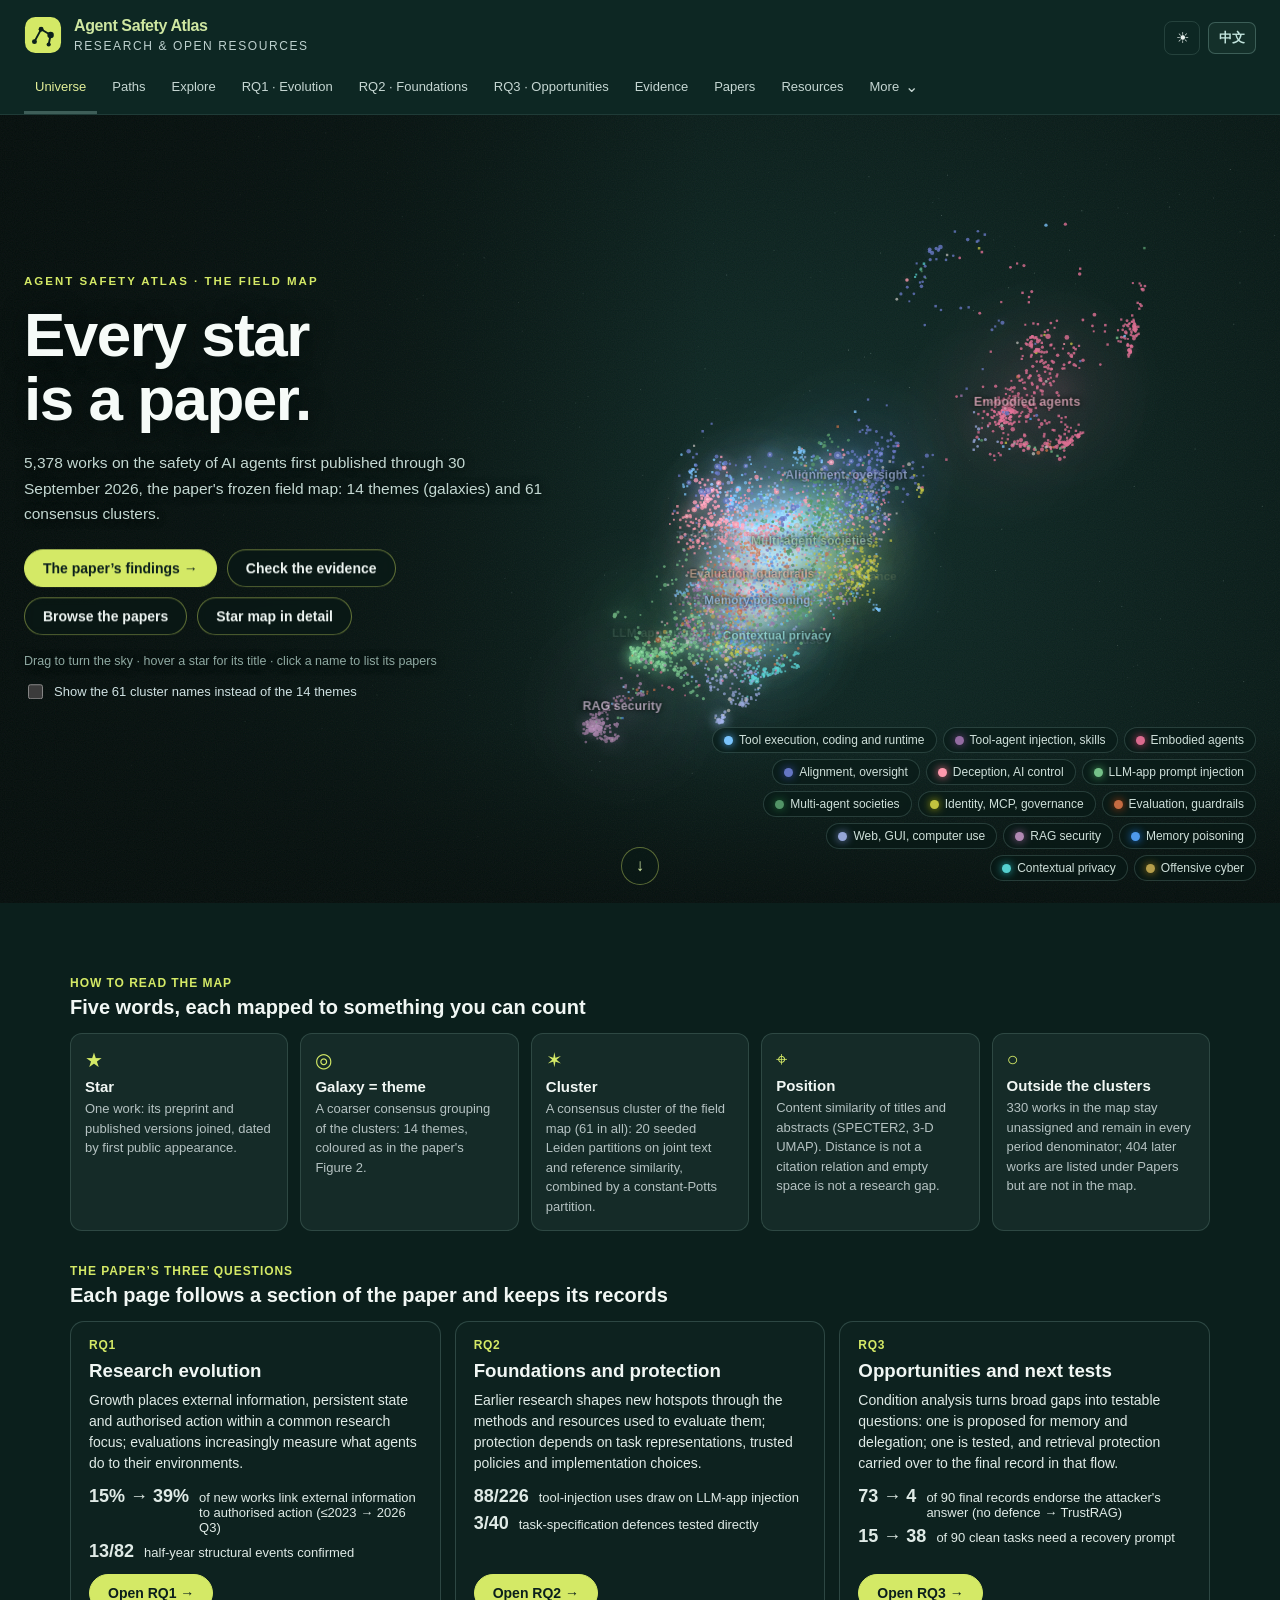
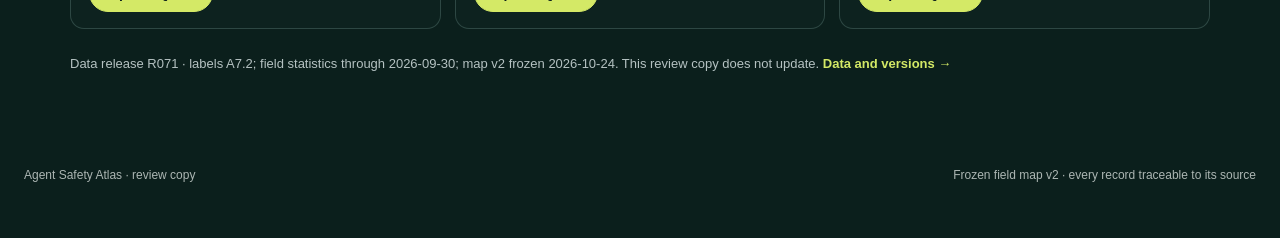
==== commit e002ea53: "Agent Safety Atlas, review copy for the paper: frozen field map v2 (5,378 works, 14 themes, 61 clust" ====
--- a/index.html
+++ b/index.html
@@ -3,31 +3,39 @@
 <head>
   <script>try{document.documentElement.dataset.theme=localStorage.getItem("atlas-theme")||"dark"}catch(e){document.documentElement.dataset.theme="dark"}</script>
   <meta charset="utf-8">
+  <script>/* start the data the first view needs at once, in parallel with the stylesheets and scripts, instead of after
+    them (owner, 2026-10-20: first visits were slow). Each preload matches the page's own fetch, so nothing loads twice. */
+  (function(){try{var d=document,h=(location.hash||'').slice(1).split('?')[0]||'home',zh=false;try{zh=localStorage.getItem('atlas-language')==='zh'}catch(e){}
+  var add=function(u,m){var l=d.createElement('link');if(m){l.rel='modulepreload';l.href=u}else{l.rel='preload';l.as='fetch';l.href=u;l.crossOrigin='anonymous'}d.head.appendChild(l)};
+  ['./data/atlas.json','./data/land.json','./data/topic-taxonomy.json','./data/borders.json','./data/pipeline-summary.json'].forEach(function(u){add(u)});
+  if(zh)add('./data/translations.zh.json');
+  if(h==='home'){add('./data/starmap.json');add('./data/starmap-3d.json');add('./data/paper-home.json');add('./home.js',1);add('./home-sky.js',1)}
+  if(['rq1','rq2','rq3','evidence','method','versions'].indexOf(h)>=0){add('./data/paper-'+h+'.json');add('./paper.js',1)}}catch(e){}})();</script>
 <meta name="robots" content="noindex, nofollow">
   <meta name="viewport" content="width=device-width,initial-scale=1">
   <meta name="theme-color" content="#142526">
-  <meta name="description" content="Explore agent safety research, open resources, research teams, timelines and geography through traceable primary evidence.">
+  <meta name="description" content="Agent Safety Atlas: the field map, evidence records and checks behind the paper on research trends and opportunities in agent safety.">
   <title>Agent Safety Atlas</title>
   <link rel="icon" href="./favicon.svg" type="image/svg+xml">
   <link rel="icon" href="./favicon-32.png" type="image/png" sizes="32x32">
   <link rel="apple-touch-icon" href="./apple-touch-icon.png">
   <link rel="stylesheet" href="./styles.css">
-  <link rel="stylesheet" href="./insights.css">
   <link rel="stylesheet" href="./topic-guides.css">
   <link rel="stylesheet" href="./research-paths.css">
   <link rel="stylesheet" href="./research-explorer.css">
 <link rel="stylesheet" href="./research-starmap.css">
 <link rel="stylesheet" href="./research-dark.css">
-<link rel="stylesheet" href="./lenses.css">
 <link rel="stylesheet" href="./home.css">
 <link rel="stylesheet" href="./timemap.css">
 <link rel="stylesheet" href="./pages.css">
-<link rel="stylesheet" href="./snapshot.css">
 <link rel="stylesheet" href="./theme-dark.css">
+<link rel="stylesheet" href="./stages.css">
+<link rel="stylesheet" href="./rq.css">
+<link rel="stylesheet" href="./paper.css">
   <script type="module" src="./app.js"></script>
 </head>
 <body>
   <div id="app"><main class="boot" aria-busy="true"><span class="boot-mark" aria-hidden="true"><svg viewBox="0 0 40 40"><rect x="1" y="1" width="38" height="38" rx="11"/><g class="xstrokes"><path d="M11 27 18 14 28 20 26 30" style="stroke-width:2"/><circle cx="11" cy="27" r="2.6"/><circle cx="18" cy="14" r="2.6"/><circle cx="28" cy="20" r="3.4"/><circle cx="26" cy="30" r="2.2"/></g></svg></span><div class="boot-kicker">RESEARCH &amp; OPEN RESOURCES</div><h1>Agent Safety Atlas</h1><div class="boot-bar" aria-hidden="true"><span></span></div><p role="status">Loading the research index…</p></main></div>
-  <noscript>Enable JavaScript to browse and filter research. <a href="./data/atlas.json">Download research data</a></noscript>
+  <noscript>Enable JavaScript to browse the atlas.</noscript>
 </body>
 </html>
--- a/styles.css
+++ b/styles.css
@@ -555,3 +555,5 @@
  .site-header .xword,.site-header .brand-divider{display:none}.site-header .brand{gap:8px}.site-header .brand-title{font-size:14px}.site-header .brand-title small{font-size:10px;letter-spacing:.04em}.site-header .xmark{width:30px;height:30px;flex-shrink:0}.site-header .language-switch{font-size:12px;padding:7px 9px}
 }
 @media(prefers-reduced-motion:reduce){.site-nav-chevron{transition:none}}
+/* country flags beside institution and country names (flags.js) */
+.flag{display:inline-block;width:16px;height:12px;margin-right:6px;vertical-align:-1px;border-radius:2px;object-fit:cover;box-shadow:0 0 0 1px rgba(127,127,127,.35);flex:none}
--- a/research-starmap.css
+++ b/research-starmap.css
@@ -154,3 +154,28 @@
 .sky-c3d-hint{position:absolute;right:12px;bottom:8px;margin:0;color:#7f9c95;font-size:11.5px;pointer-events:none}
 .sky-c3d.is-paper canvas{height:clamp(360px,40vw,480px)}
 .sky-c3d-label.is-seed{color:#fff;font-size:12.5px}
+/* the panel as a stack of levels that stay open (2026-10-18): 1 a cluster (row of clusters above its disc), 2 a candidate cluster, 3 a paper */
+.sky-level{scroll-margin-top:90px}
+.sky-level+.sky-level{margin-top:26px;padding-top:22px;border-top:1px solid var(--sky-line)}
+.sky-level-head{display:flex;align-items:baseline;flex-wrap:wrap;gap:6px 12px;margin-bottom:12px}
+.sky-level-kicker{flex:none;font-size:11.5px;font-weight:600;letter-spacing:.08em;text-transform:uppercase;color:#06130f;background:#d4e966;border-radius:999px;padding:2px 10px}
+.sky-level-head h3{margin:0;flex:1 1 auto;min-width:0}
+.sky-level-close{margin-left:auto;border:1px solid rgba(212,233,102,.35);background:rgba(6,19,17,.7);color:var(--sky-ink);border-radius:8px;padding:5px 10px;font:inherit;font-size:12.5px;cursor:pointer}
+.sky-level-close:hover,.sky-level-close:focus{border-color:#d4e966;color:#fff}
+.sky-level.is-empty .sky-level-kicker{background:transparent;color:#d4e966;box-shadow:inset 0 0 0 1px rgba(212,233,102,.5)}
+.sky-level-hint{margin:0;padding:14px 16px;border:1px dashed rgba(160,205,195,.35);border-radius:12px;color:var(--sky-muted);font-size:13px;line-height:1.55}
+.sky-topic-card.is-active{border-color:var(--c);background:rgba(255,255,255,.09);box-shadow:inset 0 0 0 1px var(--c)}
+.sky-topic-card.is-active b{color:#fff}
+.sky-sector.is-picked{fill:rgba(212,233,102,.13);stroke:#d4e966;stroke-width:2}
+.sky-sector-label.is-picked text{fill:#d4e966;font-weight:600}
+.sky-system-wrap.is-th-focus .sky-sector-label.is-picked{opacity:1}
+.sky-thread-card.is-picked{border-color:#d4e966;background:rgba(212,233,102,.08)}
+@media(max-width:640px){.sky-level-close{margin-left:0}}
+.sky-chips{display:flex;flex-wrap:wrap;gap:8px;margin:12px 0 6px}
+.sky-chip{display:inline-flex;align-items:center;gap:7px;border:1px solid var(--sky-line);background:rgba(255,255,255,.03);color:var(--sky-ink);border-radius:999px;padding:6px 12px;font:inherit;font-size:13px;cursor:pointer;white-space:nowrap}
+.sky-chip i{width:8px;height:8px;border-radius:50%;background:var(--c);box-shadow:0 0 8px var(--c);flex:none}
+.sky-chip span{color:var(--sky-muted);font-size:11.5px}
+.sky-chip:hover,.sky-chip:focus-visible{border-color:var(--c);background:rgba(255,255,255,.06)}
+.sky-chip.is-active{border-color:var(--c);background:rgba(255,255,255,.1);box-shadow:inset 0 0 0 1px var(--c);color:#fff;font-weight:600}
+.sky-chip.is-active span{color:#dce9e5}
+@media(max-width:640px){.sky-chips{flex-wrap:nowrap;overflow-x:auto;scroll-snap-type:x proximity;padding-bottom:6px;margin-right:-4px}.sky-chip{scroll-snap-align:center}}
--- a/home.css
+++ b/home.css
@@ -14,7 +14,7 @@
 .home-card b{font-size:14px;color:#f1f7f4;font-weight:600;margin-top:6px}
 .home-card em{font-style:normal;font-size:13.5px;line-height:1.6;color:#c4d8d2;flex:1}
 .home-card-go{font-size:12.5px;color:#d4e966;font-weight:600}
-.home-terms{display:grid;grid-template-columns:repeat(4,minmax(0,1fr));gap:12px}
+.home-terms{display:grid;grid-template-columns:repeat(5,minmax(0,1fr));gap:12px}
 .home-term{border:1px solid rgba(160,205,195,.14);border-radius:12px;padding:14px 16px;background:rgba(18,52,47,.55)}
 .home-glyph{font-size:20px;color:#d4e966}
 .home-term h3{margin:6px 0 6px;font-size:16px;color:#f1f7f4}
@@ -112,7 +112,7 @@
 html[data-theme="light"] .tg-card-link,html[data-theme="light"] .tg-reading-role{color:color-mix(in srgb,var(--topic-color) 80%,#000)}
 .ln-partners{display:grid;grid-template-columns:repeat(4,minmax(0,1fr));gap:18px;margin-top:10px}
 .ln-partners>*{min-width:0}
-.ln-venue{grid-template-columns:minmax(0,1.4fr) minmax(0,1fr) auto auto auto}
+.ln-venue{grid-template-columns:minmax(0,1.4fr) minmax(0,1fr) 44px 64px 118px}
 .ln-ml{font-size:12px;opacity:.8;white-space:nowrap}
 @media(max-width:900px){.ln-partners{grid-template-columns:repeat(2,minmax(0,1fr))}}
 @media(max-width:520px){.ln-partners{grid-template-columns:minmax(0,1fr)}}
@@ -200,3 +200,64 @@
 .ln-open-open{color:#d4e966;font-weight:600}
 html[data-theme="light"] .ln-open-open{color:#1c6a57}
 html[data-theme="light"] .ln-tail-caveat{border-left-color:#1c6a57}
+/* findings in three parts (2026-10-18): part tabs, chapter switch inside Landscape, group heads inside a chapter */
+.ln-tabs{grid-template-columns:repeat(4,minmax(0,1fr))}
+.ln-chapters{display:flex;flex-wrap:wrap;gap:8px;margin-top:10px}
+.ln-chapters button{flex:1 1 280px;display:grid;grid-template-columns:auto 1fr;column-gap:10px;align-items:center;text-align:left;border:1px solid rgba(160,205,195,.18);background:transparent;border-radius:10px;padding:8px 14px;color:#dfeae6;font:inherit;cursor:pointer}
+.ln-chapters button span{grid-row:1/3;width:22px;height:22px;border-radius:50%;border:1px solid rgba(160,205,195,.4);display:grid;place-items:center;font-size:12px;color:#93aea7}
+.ln-chapters button b{font-size:14.5px;color:#f1f7f4}
+.ln-chapters button small{grid-column:2;font-size:11.5px;color:#93aea7;line-height:1.4}
+.ln-chapters button[aria-current="page"]{border-color:#d4e966;background:rgba(212,233,102,.07)}
+.ln-chapters button[aria-current="page"] b{color:#d4e966}.ln-chapters button[aria-current="page"] span{border-color:#d4e966;color:#d4e966}
+.ln-qgroup{font-size:12px;letter-spacing:1.2px;font-weight:650;color:#d4e966;margin:12px 0 2px 2px}
+.ln-qgroup:first-child{margin-top:4px}
+.ln-group-head{margin:30px 2px -6px}
+.ln-group-head h2{font-size:21px;margin:0;color:#f1f7f4;letter-spacing:-.3px}
+.ln-group-head p{margin:2px 0 0;font-size:13.5px;color:#93aea7}
+.home-mech.is-wide{grid-column:1/-1}
+.home-ev-box{margin-top:14px}
+.home-ev-box .fd{margin-bottom:0}
+@media(max-width:640px){.ln-tabs{grid-template-columns:repeat(2,minmax(0,1fr))}.ln-chapters button{flex-basis:100%}}
+html[data-theme="light"] .ln-chapters button{background:#fff;color:#203536;border-color:#d4e0dc}
+html[data-theme="light"] .ln-chapters button b{color:#123c36}
+html[data-theme="light"] .ln-chapters button small,html[data-theme="light"] .ln-chapters button span{color:#64786c;border-color:#c9d8d3}
+html[data-theme="light"] .ln-chapters button[aria-current="page"]{background:#eef5f2;border-color:#1c6a57}
+html[data-theme="light"] .ln-chapters button[aria-current="page"] b,html[data-theme="light"] .ln-chapters button[aria-current="page"] span{color:#1c6a57;border-color:#1c6a57}
+html[data-theme="light"] .ln-qgroup{color:#1c6a57}
+html[data-theme="light"] .ln-group-head h2{color:#123c36}
+html[data-theme="light"] .ln-group-head p{color:#64786c}
+.ln-tabs,.ln-chapters{margin-left:0;width:100%}
+/* topic boards: tabs after the parts; the models board's bar rows and monthly stacks */
+.ln-tabs{grid-template-columns:repeat(5,minmax(0,1fr))}
+.ln-tabs button.is-topic{border-style:dashed}
+.ln-mrows{display:grid;gap:3px;margin:8px 0}
+.ln-mrow{display:grid;grid-template-columns:minmax(150px,220px) 1fr 54px;gap:10px;align-items:center;width:100%;text-align:left;border:0;background:transparent;color:inherit;font:inherit;padding:3px 6px;border-radius:6px;cursor:pointer}
+.ln-mrow:hover{background:rgba(212,233,102,.07)}
+.ln-mrow span{font-size:13.5px}.ln-mrow span small{margin-left:6px;font-size:11px;opacity:.6}
+.ln-mrow b{font-size:13px;font-variant-numeric:tabular-nums;text-align:right;font-weight:600}
+.ln-mrow .fd-bar{width:100%}
+.ln-key-sw{display:inline-block;width:10px;height:10px;border-radius:2px;margin:0 4px 0 8px;vertical-align:-1px}
+.ln-stack{display:grid;gap:4px;margin:8px 0;max-width:720px}
+.ln-stack-row{display:grid;grid-template-columns:52px 1fr 44px;gap:10px;align-items:center;font-size:12.5px}
+.ln-stack-row i{display:flex;height:14px;border-radius:3px;overflow:hidden;gap:2px}
+.ln-stack-row i span{display:block;height:100%}
+.ln-stack-row small{opacity:.65;text-align:right;font-variant-numeric:tabular-nums}
+.ln-stack-row.is-partial{opacity:.55}
+@media(max-width:1100px){.ln-tabs{grid-template-columns:repeat(3,minmax(0,1fr))}}
+@media(max-width:640px){.ln-tabs{grid-template-columns:repeat(2,minmax(0,1fr))}.ln-mrow{grid-template-columns:120px 1fr 46px}}
+html[data-theme="light"] .ln-mrow:hover{background:#eef5f2}
+.ln-tabs{grid-template-columns:repeat(6,minmax(0,1fr))}
+.ln-orows{display:grid;gap:3px;margin:8px 0}
+.ln-orow{display:grid;grid-template-columns:minmax(150px,220px) 1fr 56px;gap:10px;align-items:center;width:100%;text-align:left;border:0;background:transparent;color:inherit;font:inherit;padding:3px 6px;border-radius:6px;cursor:pointer;font-size:13.5px}
+.ln-orow:hover{background:rgba(212,233,102,.07)}
+.ln-orow i{display:grid;gap:2px}.ln-orow em{display:block;height:6px;border-radius:2px;min-width:2px}
+.ln-orow b{font-size:13px;text-align:right;font-variant-numeric:tabular-nums}
+@media(max-width:1100px){.ln-tabs{grid-template-columns:repeat(3,minmax(0,1fr))}}
+@media(max-width:640px){.ln-tabs{grid-template-columns:repeat(2,minmax(0,1fr))}.ln-orow{grid-template-columns:120px 1fr 48px}}
+html[data-theme="light"] .ln-orow:hover{background:#eef5f2}
+
+/* eight tabs since the evidence board (2026-10-19): one row on wide screens, two rows of four below 1400px */
+.ln-tabs{grid-template-columns:repeat(8,minmax(0,1fr))}
+.ln-tabs button{padding:10px 11px}
+@media(max-width:1400px){.ln-tabs{grid-template-columns:repeat(4,minmax(0,1fr))}}
+@media(max-width:640px){.ln-tabs{grid-template-columns:repeat(2,minmax(0,1fr))}}
--- a/theme-dark.css
+++ b/theme-dark.css
@@ -634,6 +634,25 @@
 html[data-theme="dark"] .fd-close{background:#15342e;color:#bde3da}
 html[data-theme="dark"] .fd-drawer-list small{color:#adb9b7}
 @media(max-width:640px){html[data-theme="dark"] .fd-pairs li{border-bottom:1px solid rgba(160,205,195,0.19)}}
+html[data-theme="dark"] .cr-stage{background:#102622}
+html[data-theme="dark"] .cr-arc{stroke:rgba(160,205,195,0.16)}
+html[data-theme="dark"] .cr-label{fill:#c6dcd9}
+html[data-theme="dark"] .cr-lead{stroke:rgba(160,205,195,0.33)}
+html[data-theme="dark"] .cr-empty{fill:#b6c2bb}
+html[data-theme="dark"] .cr-spark rect.is-in{fill:#bbe2d8}
+html[data-theme="dark"] .cr-track:focus-within{outline:2px solid rgba(160,205,195,0.36)}
+html[data-theme="dark"] .cr-ticks{color:#b6c2bb}
+html[data-theme="dark"] .cr-table summary{color:#bbe2d8}
+html[data-theme="dark"] .tp-arrowhead{fill:#b3bfbd}
+html[data-theme="dark"] .tp-node circle{stroke:rgba(160,205,195,0.16)}
+html[data-theme="dark"] .tp-node:hover .tp-hit{fill:rgba(181,181,181,0.08)}
+html[data-theme="dark"] .tp-val{fill:#bbc9c7}
+html[data-theme="dark"] .tp-node text{fill:#c6dcd9}
+html[data-theme="dark"] .tp-node text.tp-val{fill:#bbc9c7}
+html[data-theme="dark"] .tp-lead{stroke:rgba(160,205,195,0.33)}
+html[data-theme="dark"] .tp-zero{stroke:rgba(160,205,195,0.28)}
+html[data-theme="dark"] .cr-card{background:#102622}
+html[data-theme="dark"] .cr-show{color:#bbe2d8}
 html[data-theme="dark"] .sn-small{color:#b6c2bb}
 html[data-theme="dark"] .sn-download{background:#368374;color:#cce9e5}
 html[data-theme="dark"] .sn-download small{color:#bdddd6}
@@ -682,6 +701,12 @@
 html[data-theme="dark"] .home-mech-stat{border-left:3px solid rgba(160,205,195,0.33);background:rgba(160,205,195,0.08)}
 html[data-theme="dark"] .home-mech-version{color:#9eb4af}
 html[data-theme="dark"] .ln-tail-caveat{border-left:3px solid rgba(160,205,195,0.33)}
+html[data-theme="dark"] .ln-chapters button{border:1px solid rgba(160,205,195,0.30)}
+html[data-theme="dark"] .ln-chapters button span{border:1px solid rgba(160,205,195,0.30)}
+html[data-theme="dark"] .ln-chapters button[aria-current="page"]{border-color:rgba(160,205,195,0.33);background:rgba(160,205,195,0.08)}
+html[data-theme="dark"] .ln-chapters button[aria-current="page"] span{border-color:rgba(160,205,195,0.33)}
+html[data-theme="dark"] .ln-mrow:hover{background:rgba(160,205,195,0.08)}
+html[data-theme="dark"] .ln-orow:hover{background:rgba(160,205,195,0.08)}
 
 /* shared parts of the dark theme */
 html[data-theme="dark"]{color-scheme:dark}
--- a/stages.css
+++ b/stages.css
@@ -0,0 +1,291 @@
+/* The global views of the findings parts (placement map, head and tail, power map). Dark first, like the site's default
+   theme, with light overrides; kept out of build_theme.py's sources so its generated dark rules do not repaint them. */
+/* Positioning chapter: the placement map (mosaic) */
+.ps-map{display:block;width:100%;height:auto}
+.ps-cell{cursor:pointer;transition:opacity .12s}
+.ps-cell:hover{opacity:.85}
+.ps-map.has-hl .ps-cell.is-dim{opacity:.22}
+.ps-map.has-hl .ps-cell.is-hl{stroke:#f2f7e0;stroke-width:1.5}
+.ps-col{font-size:13px;font-weight:650;fill:#f1f7f4}
+.ps-in{font-size:11px;fill:#fff;pointer-events:none;font-variant-numeric:tabular-nums}
+.ps-in.is-dim{opacity:.3}
+.ps-legend{display:flex;flex-wrap:wrap;gap:4px 14px;font-size:12px;margin:6px 0 2px;color:#cfe0dc}
+.ps-legend i{display:inline-block;width:10px;height:10px;border-radius:2px;margin-right:5px;vertical-align:-1px}
+.ps-role{font-size:12.5px;display:inline-flex;align-items:center;gap:6px}
+.ps-role select{font:inherit;font-size:12.5px;padding:4px 6px;border-radius:6px;border:1px solid rgba(160,205,195,.3);background:transparent;color:inherit}
+.ps-table td{text-align:center;font-variant-numeric:tabular-nums;font-size:12.5px}
+.ps-table th{font-size:12px}
+.ln-details{margin-top:12px}.ln-details summary{cursor:pointer;color:#d4e966;font-size:13px}
+@media(max-width:640px){.ps-col{font-size:19px}.ps-sub{font-size:16px}.ps-in{font-size:17px}.ps-table{font-size:11px}}
+html[data-theme="light"] .ps-col{fill:#123c36}
+html[data-theme="light"] .ps-legend{color:#203536}
+html[data-theme="light"] .ps-map.has-hl .ps-cell.is-hl{stroke:#163b3a}
+html[data-theme="light"] .ln-details summary{color:#1c6a57}
+html[data-theme="light"] .ps-role select{border-color:#c9d8d3}
+.ps-table tbody th{min-width:92px}
+/* Trajectory: head and tail */
+.tj-map{display:block;width:100%;height:auto}
+.tj-dot{fill-opacity:.72;stroke:#0d221f;stroke-width:.8;cursor:pointer;transition:fill-opacity .12s}
+.tj-dot.is-head{fill-opacity:.9}
+.tj-dot:hover{fill-opacity:1;stroke:#f2f7e0;stroke-width:1.4}
+.tj-map.has-hl .tj-dot.is-dim{fill-opacity:.12}
+.tj-map.has-hl .tj-dot.is-hl{fill-opacity:1;stroke:#f2f7e0;stroke-width:1.5}
+.tj-headzone{fill:rgba(212,233,102,.045)}
+.tj-cut{stroke:#d4e966;stroke-dasharray:5 4;stroke-width:1.2}
+.tj-zone{font-size:11.5px;fill:#d4e966;letter-spacing:.5px}
+.tj-zero{stroke:rgba(160,205,195,.45)}
+.tj-trail{fill:none;stroke-width:1.6;stroke-opacity:.8;stroke-dasharray:2 2}
+.tj-label{font-size:11px;fill:#e6efec;pointer-events:none;paint-order:stroke;stroke:#0d221f;stroke-width:3px}
+.tj-track{height:30px}
+.tj-range{width:100%;margin:0;accent-color:#d4e966}
+.tj-track .cr-ticks{top:18px}
+.fd-link{border:0;background:none;padding:0;color:inherit;font:inherit;text-align:left;cursor:pointer;text-decoration:underline;text-underline-offset:3px}
+@media(max-width:640px){.tj-label{font-size:16px}.tj-zone{font-size:15px}}
+html[data-theme="light"] .tj-dot{stroke:#fff}
+html[data-theme="light"] .tj-headzone{fill:rgba(28,106,87,.05)}
+html[data-theme="light"] .tj-cut{stroke:#1c6a57}
+html[data-theme="light"] .tj-zone{fill:#1c6a57}
+html[data-theme="light"] .tj-label{fill:#123c36;stroke:#fff}
+html[data-theme="light"] .tj-map.has-hl .tj-dot.is-hl{stroke:#163b3a}
+html[data-theme="light"] .tj-range{accent-color:#1c6a57}
+@media(max-width:640px){.tj-map .fd-axis{font-size:15px}}
+/* Players: the power map */
+.pl-map,.pl-plane{display:block;width:100%;height:auto}
+.pl-land{fill:#1d3a35;stroke:#0f2622;stroke-width:.4}
+.pl-land.is-hl{fill:#2c5149}
+.pl-bub{fill-opacity:.82;stroke:#0d221f;stroke-width:.8;cursor:pointer}
+.pl-bub:hover{stroke:#f2f7e0;stroke-width:1.4}
+.pl-map.has-hl .pl-bub.is-dim{fill-opacity:.2}
+.pl-map.has-hl .pl-bub.is-hl{stroke:#f2f7e0;stroke-width:1.6;fill-opacity:1}
+.pl-arc{fill:none;stroke:#e9f4b0;stroke-opacity:.55;stroke-linecap:round}
+.pl-map.has-hl .pl-arc.is-dim{stroke-opacity:.1}
+.pl-map.has-hl .pl-arc.is-hl{stroke-opacity:.95}
+.pl-cc{font-size:10px;font-weight:650;fill:#fff;pointer-events:none}
+.pl-avg{stroke:#d4e966;stroke-dasharray:5 4}
+.pl-inst{fill-opacity:.75;stroke:#0d221f;stroke-width:.8;cursor:pointer}
+.pl-inst:hover{stroke:#f2f7e0;stroke-width:1.4;fill-opacity:1}
+.pl-plane.has-hl .pl-inst.is-dim{fill-opacity:.15}
+.pl-plane.has-hl .pl-inst.is-hl{fill-opacity:1;stroke:#f2f7e0;stroke-width:1.5}
+@media(max-width:640px){.pl-plane .fd-axis{font-size:15px}.pl-cc{font-size:14px}}
+html[data-theme="light"] .pl-land{fill:#dde8e4;stroke:#fff}
+html[data-theme="light"] .pl-land.is-hl{fill:#c8dbd4}
+html[data-theme="light"] .pl-bub,html[data-theme="light"] .pl-inst{stroke:#fff}
+html[data-theme="light"] .pl-arc{stroke:#1c6a57}
+html[data-theme="light"] .pl-avg{stroke:#1c6a57}
+html[data-theme="light"] .pl-map.has-hl .pl-bub.is-hl,html[data-theme="light"] .pl-plane.has-hl .pl-inst.is-hl{stroke:#163b3a}
+html:not([data-theme="light"]) .cr-rib:not(:hover){fill-opacity:.5}
+html:not([data-theme="light"]) .cr-ring.has-hl .cr-rib.is-hl{stroke:#f2f7e0;fill-opacity:.9}
+html:not([data-theme="light"]) .cr-ring.has-focus .cr-rib:not(.is-focus){fill-opacity:.04}
+/* Positioning as a book: section tabs, the guide, page turns */
+.pb-nav{display:grid;grid-template-columns:repeat(4,minmax(0,1fr));gap:8px;margin:4px 0 14px}
+.pb-nav button{display:grid;grid-template-columns:auto 1fr;column-gap:10px;align-items:center;text-align:left;border:1px solid rgba(160,205,195,.22);background:transparent;border-radius:10px;padding:9px 12px;color:#dfeae6;font:inherit;cursor:pointer}
+.pb-nav button span{grid-row:1/3;width:24px;height:24px;border-radius:50%;border:1px solid rgba(160,205,195,.4);display:grid;place-items:center;font-size:12.5px;color:#93aea7}
+.pb-nav button b{font-size:14px;color:#f1f7f4}.pb-nav button small{font-size:11.5px;color:#93aea7;line-height:1.35}
+.pb-nav button[aria-current="page"]{border-color:#d4e966;background:rgba(212,233,102,.07)}
+.pb-nav button[aria-current="page"] b,.pb-nav button[aria-current="page"] span{color:#d4e966;border-color:#d4e966}
+.pb-head{margin:6px 2px 12px}.pb-head h3{font-size:21px;margin:2px 0 2px;color:#f1f7f4}
+.pb-intro{display:grid;gap:18px}
+.pb-block{background:#102622;border:1px solid rgba(160,205,195,.18);border-radius:14px;padding:18px 20px}
+.pb-block h3{font-size:19px;margin:4px 0 8px;color:#f1f7f4}
+.pb-block>p{font-size:15px;line-height:1.75;max-width:980px;color:#d7e5e1}
+.pb-cards{display:grid;grid-template-columns:repeat(4,minmax(0,1fr));gap:12px}
+.pb-card{border-top:3px solid var(--c);background:rgba(255,255,255,.03);border-radius:10px;padding:12px 14px}
+.pb-card h4{margin:0 0 6px;font-size:15.5px;color:#f1f7f4}.pb-card p{font-size:13.5px;line-height:1.65;margin:4px 0;color:#d0dfdb}
+.pb-eg{color:#a9c3bc!important}.pb-eg b{color:#d4e966;font-weight:600;margin-right:4px}
+.pb-req{display:grid;grid-template-columns:repeat(4,minmax(0,1fr));gap:10px}
+.pb-req article{border-left:3px solid var(--c);background:rgba(255,255,255,.03);border-radius:8px;padding:10px 12px}
+.pb-req h4{margin:0 0 4px;font-size:14.5px;color:#f1f7f4}.pb-req p{font-size:13px;line-height:1.6;margin:2px 0;color:#d0dfdb}.pb-req small{font-size:12px;color:#93aea7}
+.pb-sub{font-size:15px;margin:16px 0 6px;color:#f1f7f4}
+.pb-lenses{margin:0;padding-left:18px;font-size:13.5px;line-height:1.75;color:#d0dfdb}.pb-lenses b{color:#f1f7f4;margin-right:6px}
+.pb-foot{display:flex;justify-content:space-between;gap:10px;margin:16px 0 4px}
+.pb-next,.pb-prev{border:1px solid rgba(160,205,195,.3);background:transparent;color:#dfeae6;font:inherit;font-size:14px;border-radius:10px;padding:10px 16px;cursor:pointer}
+.pb-next{border-color:#d4e966;color:#d4e966;font-weight:600}
+@media(max-width:1100px){.pb-cards,.pb-req{grid-template-columns:repeat(2,minmax(0,1fr))}}
+@media(max-width:640px){.pb-nav{grid-template-columns:repeat(2,minmax(0,1fr))}.pb-cards,.pb-req{grid-template-columns:1fr}.pb-block{padding:14px 14px}}
+html[data-theme="light"] .pb-nav button{background:#fff;color:#203536;border-color:#d4e0dc}
+html[data-theme="light"] .pb-nav button b,html[data-theme="light"] .pb-head h3,html[data-theme="light"] .pb-block h3,html[data-theme="light"] .pb-card h4,html[data-theme="light"] .pb-req h4,html[data-theme="light"] .pb-sub,html[data-theme="light"] .pb-lenses b{color:#123c36}
+html[data-theme="light"] .pb-nav button small,html[data-theme="light"] .pb-nav button span,html[data-theme="light"] .pb-req small{color:#64786c}
+html[data-theme="light"] .pb-nav button[aria-current="page"]{background:#eef5f2;border-color:#1c6a57}
+html[data-theme="light"] .pb-nav button[aria-current="page"] b,html[data-theme="light"] .pb-nav button[aria-current="page"] span{color:#1c6a57;border-color:#1c6a57}
+html[data-theme="light"] .pb-block{background:#fff;border-color:#dce5e5}
+html[data-theme="light"] .pb-block>p,html[data-theme="light"] .pb-card p,html[data-theme="light"] .pb-req p,html[data-theme="light"] .pb-lenses{color:#2f4c48}
+html[data-theme="light"] .pb-card,html[data-theme="light"] .pb-req article{background:#f6f9f8}
+html[data-theme="light"] .pb-eg{color:#5c726c!important}html[data-theme="light"] .pb-eg b{color:#1c6a57}
+html[data-theme="light"] .pb-next{border-color:#1c6a57;color:#1c6a57}html[data-theme="light"] .pb-prev{color:#203536;border-color:#c9d8d3}
+/* Positioning: the works table, the year slider, key-finding badges */
+.pt-wrap{overflow-x:auto}
+.pt-table{width:100%;border-collapse:separate;border-spacing:3px;font-size:13px}
+.pt-table th{font-weight:500;text-align:left;color:#d7e5e1;padding:4px 6px;vertical-align:bottom}
+.pt-table thead th,.pt-table tr:first-child th{text-align:center}
+.pt-table tr:first-child th span{display:block;font-weight:650;color:#f1f7f4;font-size:12.5px;line-height:1.3}
+.pt-table tr:first-child th small{display:block;font-size:11px;color:#93aea7;font-variant-numeric:tabular-nums}
+.pt-table tbody th,.pt-table tr th:first-child{white-space:nowrap;font-size:12.5px}
+.pt-table tr th:first-child i{display:inline-block;width:9px;height:9px;border-radius:2px;margin-right:6px;vertical-align:0}
+.pt-table td{padding:0}
+.pt-table td button{display:block;width:100%;min-width:64px;border:0;border-radius:6px;padding:6px 6px;color:inherit;font:inherit;cursor:pointer;text-align:center;line-height:1.25}
+.pt-table td button:hover{outline:1.5px solid #d4e966}
+.pt-table td b{display:block;font-size:13.5px;font-variant-numeric:tabular-nums;color:#f1f7f4}
+.pt-table td small{display:block;font-size:11px;color:#b6c8c4;font-variant-numeric:tabular-nums}
+.pt-table td.is-all button{box-shadow:inset 2px 0 0 rgba(212,233,102,.35)}
+.pt-table.has-hl td.is-dim{opacity:.35}
+.pt-table.has-hl td.is-hl button{outline:2px solid #d4e966}
+.pt-table th.is-hl span{color:#d4e966!important}
+.ps-time{display:inline-flex;align-items:center;gap:8px;flex:1 1 260px;min-width:220px}
+.ps-track{position:relative;flex:1;height:30px}
+.ps-track input{width:100%;margin:0;accent-color:#d4e966}
+.ps-ticks{position:absolute;left:0;right:0;top:18px;font-size:10.5px;color:#93aea7}
+.ps-ticks span{position:absolute;transform:translateX(-50%);white-space:nowrap}
+.ps-ticks span:first-child{transform:none}.ps-ticks span:last-child{transform:translateX(-100%)}
+.ps-time b{min-width:44px;font-variant-numeric:tabular-nums;color:#f1f7f4}
+.ln-imp{display:inline-block;margin-left:8px;padding:1px 7px;border-radius:999px;font-size:11px;font-weight:650;letter-spacing:.3px;color:#0d221f;background:#d4e966;vertical-align:2px}
+.pb-field{stroke:#d4e966;stroke-dasharray:4 4}
+.pb-dim{fill:#8fa7a1;font-size:10px}
+.pb-def{border-left:3px solid #d4e966;padding-left:10px}
+html[data-theme="light"] .pt-table th{color:#2f4c48}
+html[data-theme="light"] .pt-table tr:first-child th span,html[data-theme="light"] .pt-table td b,html[data-theme="light"] .ps-time b{color:#123c36}
+html[data-theme="light"] .pt-table td small,html[data-theme="light"] .pt-table tr:first-child th small,html[data-theme="light"] .ps-ticks{color:#5c726c}
+html[data-theme="light"] .pt-table td button:hover,html[data-theme="light"] .pt-table.has-hl td.is-hl button{outline-color:#1c6a57}
+html[data-theme="light"] .pt-table th.is-hl span{color:#1c6a57!important}
+html[data-theme="light"] .ps-track input{accent-color:#1c6a57}
+html[data-theme="light"] .ln-imp{background:#1c6a57;color:#fff}
+html[data-theme="light"] .pb-field{stroke:#1c6a57}html[data-theme="light"] .pb-def{border-left-color:#1c6a57}
+.pb-lens .cr-wrap{grid-template-columns:minmax(0,1fr)}
+@media(min-width:1100px){.pb-lens .cr-wrap{grid-template-columns:minmax(0,1.22fr) minmax(0,1fr)}}
+.pt-table td button{min-width:54px}
+.pt-table tr th:first-child{white-space:normal;max-width:132px;line-height:1.3}
+/* the evidence board: one card shape (denominator and missing, result, evidence, cases, other definitions) */
+.pb-cards.pb-cards-auto{grid-template-columns:repeat(auto-fit,minmax(240px,1fr))}
+.ev-card{display:grid;gap:10px}
+.ev-base{display:grid;grid-template-columns:repeat(auto-fit,minmax(220px,1fr));gap:10px}
+.ev-base>div{background:rgba(255,255,255,.03);border:1px solid rgba(160,205,195,.16);border-radius:10px;padding:10px 12px;display:grid;gap:2px}
+.ev-base b{font-size:22px;font-variant-numeric:tabular-nums;color:#f1f7f4}
+.ev-base small{font-size:12.5px;line-height:1.5;color:#b6c8c4}
+.ev-base .ev-null{border-color:#d4e966}.ev-base .ev-null b{color:#d4e966}
+.ev-h{font-size:14px;margin:10px 0 2px;color:#f1f7f4;letter-spacing:.2px}
+.ev-list li small{display:block;font-size:12px;color:#93aea7;margin:2px 0}
+.ev-list li q{display:block;font-size:13px;line-height:1.6;color:#d0dfdb;margin-top:2px}
+.ev-cases{display:grid;grid-template-columns:repeat(2,minmax(0,1fr));gap:16px}
+.ev-two{display:grid;grid-template-columns:repeat(2,minmax(0,1fr));gap:16px}
+.ev-two h5{margin:0 0 6px;font-size:13.5px;color:#d7e5e1}
+.ev-alt td small{color:#93aea7}
+.ev-quad{display:grid;grid-template-columns:auto 1fr 1fr;gap:6px;max-width:560px;align-items:stretch}
+.ev-qh{font-size:12px;color:#93aea7;align-self:center;text-align:center}
+.ev-q{border-radius:10px;padding:12px;display:grid;gap:2px;text-align:center;background:rgba(255,255,255,.04);border:1px solid rgba(160,205,195,.16)}
+.ev-q b{font-size:22px;font-variant-numeric:tabular-nums;color:#f1f7f4}.ev-q span{font-size:12.5px;color:#b6c8c4}
+.ev-q-citedNotUsed{border-color:#c26541}.ev-q-citedNotUsed b{color:#e08a66}
+.ev-q-both{border-color:#00897a}.ev-q-both b{color:#4fc2b2}
+@media(max-width:760px){.ev-cases,.ev-two{grid-template-columns:1fr}}
+html[data-theme="light"] .ev-base>div,html[data-theme="light"] .ev-q{background:#f6f9f8;border-color:#dce5e5}
+html[data-theme="light"] .ev-base b,html[data-theme="light"] .ev-q b,html[data-theme="light"] .ev-h{color:#123c36}
+html[data-theme="light"] .ev-base small,html[data-theme="light"] .ev-q span,html[data-theme="light"] .ev-list li small,html[data-theme="light"] .ev-qh,html[data-theme="light"] .ev-alt td small{color:#5c726c}
+html[data-theme="light"] .ev-list li q{color:#2f4c48}html[data-theme="light"] .ev-two h5{color:#203536}
+html[data-theme="light"] .ev-base .ev-null{border-color:#1c6a57}html[data-theme="light"] .ev-base .ev-null b{color:#1c6a57}
+html[data-theme="light"] .ev-q-citedNotUsed b{color:#a8502f}html[data-theme="light"] .ev-q-both b{color:#00695e}
+/* ---- observation labels (owner's UI suggestions 2026-10-19): reading recommendation and research status, never colour alone */
+.ob-chip{display:inline-flex;align-items:center;gap:4px;margin-left:8px;padding:1px 8px;border-radius:999px;font-size:11.5px;font-weight:600;line-height:1.6;vertical-align:2px;white-space:nowrap;border:1px solid transparent}
+.ob-rec{background:transparent;border-color:rgba(212,233,102,.55);color:#d4e966}
+.ob-rec.ob-priority{border-color:rgba(160,205,195,.45);color:#bfe0d8}
+.ob-rec.ob-background{border-color:rgba(160,205,195,.25);color:#93aea7;font-weight:500}
+.ob-st{background:rgba(255,255,255,.06);color:#d7e5e1;border-color:rgba(160,205,195,.25)}
+.ob-st i{font-style:normal;font-size:12px}
+.ob-exploring i::before{content:'○'}.ob-preliminary i::before{content:'◐'}.ob-verified i::before{content:'●'}.ob-revised i::before{content:'⊘'}
+.ob-verified{border-color:#5fbf9f;color:#9fe0c8}.ob-revised{color:#c9b6a8}
+.ob-meta{display:flex;flex-wrap:wrap;align-items:center;gap:6px 8px;margin:6px 0 0;font-size:12.5px;color:#b6c8c4;line-height:1.5}
+.cr-card>.ob-meta{padding:0 14px 0 52px}
+.ob-ev{padding:1px 7px;border-radius:6px;background:rgba(255,255,255,.05);color:#b6c8c4}
+.ob-f{font:inherit;font-size:12px;border:1px solid rgba(160,205,195,.3);background:transparent;color:#dfeae6;border-radius:6px;padding:1px 7px;cursor:pointer}
+.ob-f b{color:#d4e966;font-weight:650}.ob-f:hover{border-color:#d4e966}
+.ob-limit{flex:1 1 100%;color:#c8d8d4}.ob-limit b{color:#e8c27a;font-weight:600;margin-right:4px}
+.ob-copy,.st-reset{font:inherit;font-size:12px;border:0;background:none;color:#93aea7;text-decoration:underline dotted;cursor:pointer;padding:0}
+.ob-copy:hover,.st-reset:hover{color:#d4e966}
+.st-reset{float:right;margin-top:2px}
+/* the 发现 landing: six featured groups, entry points, every observation */
+.kf-kpi{display:flex;flex-wrap:wrap;gap:10px;margin-top:12px}.kf-kpi span{display:grid;padding:8px 14px;border-radius:10px;background:rgba(255,255,255,.04);border:1px solid rgba(160,205,195,.16);font-size:12px;color:#93aea7}.kf-kpi b{font-size:18px;color:#f1f7f4;font-variant-numeric:tabular-nums}
+.kf-grid{display:grid;grid-template-columns:repeat(3,minmax(0,1fr));gap:14px;margin:18px 0}
+.kf-card{display:grid;gap:8px;align-content:start;background:#102622;border:1px solid rgba(160,205,195,.18);border-radius:14px;padding:16px 18px}
+.kf-card h3{margin:0;font-size:17px;line-height:1.4;color:#f1f7f4}
+.kf-badges{display:flex;flex-wrap:wrap;gap:6px;align-items:center}.kf-badges .ob-chip{margin-left:0}
+.kf-answer{margin:0;font-size:14px;line-height:1.7;color:#d7e5e1}
+.kf-card .ob-limit,.kf-why{margin:0;font-size:12.5px;line-height:1.6}.kf-why{color:#b6c8c4}.kf-why b{color:#d4e966;margin-right:4px;font-weight:600}
+.kf-more{display:flex;flex-wrap:wrap;gap:6px;align-items:center;font-size:12px;color:#93aea7}
+.kf-go{justify-self:start;font:inherit;font-size:13px;font-weight:600;border:1px solid #d4e966;color:#d4e966;background:transparent;border-radius:9px;padding:6px 12px;cursor:pointer}
+.kf-entries{display:grid;grid-template-columns:repeat(3,minmax(0,1fr));gap:12px;margin:6px 0 22px}
+.kf-entry{display:grid;gap:3px;text-align:left;font:inherit;text-decoration:none;border:1px dashed rgba(160,205,195,.35);background:transparent;border-radius:12px;padding:12px 14px;color:#dfeae6;cursor:pointer}
+.kf-entry b{font-size:15px;color:#f1f7f4}.kf-entry small{font-size:12px;color:#93aea7}
+.kf-all h2{font-size:20px;margin:6px 0 10px}
+.kf-filters{display:flex;flex-wrap:wrap;gap:8px;align-items:center;margin-bottom:10px}
+.kf-filters input,.kf-filters select{font:inherit;font-size:13px;padding:6px 10px;border-radius:8px;border:1px solid rgba(160,205,195,.3);background:#0d221f;color:#dfeae6}
+.kf-filters input{flex:1 1 220px}.kf-count{font-size:12.5px;color:#93aea7}
+.kf-table td{vertical-align:top}.kf-table .kf-q{text-align:left;font-weight:600}.kf-table td small{display:block;margin-top:3px;color:#93aea7;line-height:1.5}
+.kf-table .ob-chip{margin:0 4px 4px 0}
+@media(max-width:1100px){.kf-grid{grid-template-columns:repeat(2,minmax(0,1fr))}}
+@media(max-width:760px){.kf-grid,.kf-entries{grid-template-columns:1fr}.kf-table th:nth-child(2),.kf-table td:nth-child(2),.kf-table th:nth-child(4),.kf-table td:nth-child(4){display:none}.cr-card>.ob-meta{padding-left:14px}}
+/* 研究问题: the question map and the F cards */
+.qm-stage{--qm-ink:#d7e5e1;--qm-bg:#0d221f}
+.qm-map{width:100%;height:auto;display:block}
+.qm-band rect{fill:rgba(255,255,255,.025);stroke:rgba(160,205,195,.12)}.qm-band text{fill:#93aea7;font-size:11px;font-weight:600}
+.qm-band.is-on rect{fill:rgba(212,233,102,.06);stroke:rgba(212,233,102,.35)}.qm-band.is-on text{fill:#d4e966}
+.qm-line{stroke-width:4;opacity:.75;stroke-linecap:round}.qm-line.is-side{stroke-width:2;stroke-dasharray:4 4;opacity:.6}
+.qm-st{cursor:pointer;outline:none}.qm-st text{font-size:10.5px;font-weight:700;fill:var(--qm-ink)}.qm-st text.is-inv{fill:var(--qm-bg)}
+.qm-st.is-dim{opacity:.35}.qm-st.is-hl circle{stroke:#d4e966;stroke-width:3}.qm-st:focus-visible circle{stroke:#d4e966;stroke-width:3}
+.qm-legend b{font-size:13px;color:#f1f7f4}
+.q-card .q-id{min-width:34px;font-size:12px}
+.q-body{display:grid;gap:12px}
+.q-blk h5{margin:0 0 4px;font-size:13px;color:#d4e966;letter-spacing:.2px}.q-blk p{margin:0;font-size:13.5px;line-height:1.7;color:#d0dfdb}
+.q-ours{border-left:3px solid #d4e966;padding-left:10px}
+.q-two{display:grid;grid-template-columns:repeat(2,minmax(0,1fr));gap:12px}
+.q-obs{margin:8px 0 0;padding-left:18px;font-size:13px;line-height:1.6}.q-obs li{margin-bottom:6px}.q-obs small{display:block;color:#93aea7}.q-obs .ob-chip{margin-left:6px}
+.q-res{border:1px solid rgba(160,205,195,.16);border-radius:10px;padding:10px 12px;margin-top:8px}.q-res h5{color:#f1f7f4}
+.q-links{display:flex;flex-wrap:wrap;gap:6px;align-items:center;margin-top:6px}.q-links>span{font-size:12px;color:#93aea7}
+.q-group{border-top:3px solid var(--c)}
+.q-chain{display:flex;flex-wrap:wrap;align-items:stretch;gap:8px;margin:10px 0}
+.q-chain-col{display:grid;gap:6px;flex:1 1 180px}
+.q-chain-st{display:grid;gap:3px;text-align:left;font:inherit;border:1px solid rgba(160,205,195,.25);background:rgba(255,255,255,.03);border-radius:10px;padding:8px 10px;color:#dfeae6;cursor:pointer}
+.q-chain-st b{color:#d4e966}.q-chain-st small{font-size:12px;color:#b6c8c4;line-height:1.45}.q-chain-st .ob-chip{margin-left:0;justify-self:start}
+.q-arrow{align-self:center;font-size:20px;color:#93aea7}
+.q-joint{font-size:13px;color:#d7e5e1}.q-joint b{color:#e8c27a;margin-right:6px}
+@media(max-width:760px){.q-two{grid-template-columns:1fr}.q-arrow{transform:rotate(90deg);width:100%;text-align:center}}
+/* compact tab bar (UI suggestions: the first screen shows the first observation) */
+.ln-tabs{display:flex!important;flex-wrap:wrap;gap:6px;grid-template-columns:none!important}
+.ln-tabs button{display:inline-flex!important;align-items:center;padding:7px 12px!important;border-radius:999px!important;white-space:nowrap!important}
+.ln-tabs button b{font-size:14px}.ln-tabs button small{display:none}
+@media(max-width:760px){.ln-tabs{flex-wrap:nowrap;overflow-x:auto;scrollbar-width:thin;padding-bottom:4px}}
+html[data-theme="light"] .qm-stage{--qm-ink:#123c36;--qm-bg:#fff}
+html[data-theme="light"] .qm-band rect{fill:rgba(28,106,87,.03);stroke:#dce5e5}html[data-theme="light"] .qm-band text{fill:#5c726c}
+html[data-theme="light"] .qm-band.is-on rect{fill:rgba(28,106,87,.07);stroke:#1c6a57}html[data-theme="light"] .qm-band.is-on text{fill:#1c6a57}
+html[data-theme="light"] .qm-st.is-hl circle,html[data-theme="light"] .qm-st:focus-visible circle{stroke:#a8502f}
+html[data-theme="light"] .ob-rec{border-color:#1c6a57;color:#1c6a57}html[data-theme="light"] .ob-rec.ob-priority{border-color:#7d958e;color:#3b5a54}html[data-theme="light"] .ob-rec.ob-background{border-color:#c9d8d3;color:#64786c}
+html[data-theme="light"] .ob-st{background:#f1f5f4;color:#203536;border-color:#d4e0dc}html[data-theme="light"] .ob-verified{border-color:#1c6a57;color:#1c6a57}
+html[data-theme="light"] .ob-meta,html[data-theme="light"] .ob-ev{color:#5c726c}html[data-theme="light"] .ob-ev{background:#f1f5f4}
+html[data-theme="light"] .ob-f{color:#203536;border-color:#c9d8d3}html[data-theme="light"] .ob-f b{color:#1c6a57}
+html[data-theme="light"] .ob-limit{color:#2f4c48}html[data-theme="light"] .ob-limit b{color:#a8502f}
+html[data-theme="light"] .ob-copy,html[data-theme="light"] .st-reset{color:#5c726c}
+html[data-theme="light"] .kf-card{background:#fff;border-color:#dce5e5}html[data-theme="light"] .kf-card h3,html[data-theme="light"] .kf-kpi b,html[data-theme="light"] .kf-entry b{color:#123c36}
+html[data-theme="light"] .kf-answer{color:#2f4c48}html[data-theme="light"] .kf-why,html[data-theme="light"] .kf-more,html[data-theme="light"] .kf-count,html[data-theme="light"] .kf-entry small,html[data-theme="light"] .kf-kpi span{color:#5c726c}
+html[data-theme="light"] .kf-why b{color:#1c6a57}html[data-theme="light"] .kf-go{border-color:#1c6a57;color:#1c6a57}
+html[data-theme="light"] .kf-kpi span{background:#f6f9f8;border-color:#dce5e5}html[data-theme="light"] .kf-entry{color:#203536;border-color:#b9cbc5}
+html[data-theme="light"] .kf-filters input,html[data-theme="light"] .kf-filters select{background:#fff;color:#203536;border-color:#c9d8d3}
+html[data-theme="light"] .q-blk h5{color:#1c6a57}html[data-theme="light"] .q-blk p{color:#2f4c48}html[data-theme="light"] .q-ours{border-color:#1c6a57}
+html[data-theme="light"] .q-res{border-color:#dce5e5}html[data-theme="light"] .q-res h5{color:#123c36}
+html[data-theme="light"] .q-chain-st{background:#f6f9f8;border-color:#dce5e5;color:#203536}html[data-theme="light"] .q-chain-st b{color:#1c6a57}html[data-theme="light"] .q-chain-st small{color:#5c726c}
+html[data-theme="light"] .q-joint{color:#2f4c48}html[data-theme="light"] .q-joint b{color:#a8502f}
+/* fixes after the first look (2026-10-19): status marks drawn in CSS, section labels clipped, chips not stretched, tabs not squeezed */
+.ob-st i{display:inline-block;width:9px;height:9px;border-radius:50%;border:1.5px solid currentColor;box-sizing:border-box;flex:0 0 auto}
+.ob-st i::before{content:none!important}
+.ob-exploring i{background:transparent}.ob-preliminary i{background:linear-gradient(90deg,currentColor 50%,transparent 50%)}
+.ob-verified i{background:currentColor}.ob-revised i{background:linear-gradient(135deg,transparent 42%,currentColor 42% 58%,transparent 58%)}
+.ob-ev{font-size:12px}
+.pb-nav button{min-width:0}.pb-nav button small{display:block;overflow:hidden;text-overflow:ellipsis;white-space:nowrap;min-width:0}
+.q-chain-st{align-content:start}.q-chain-st .ob-chip{align-self:start}
+.qm-st.is-dim{opacity:.6}
+.ln-tabs button{flex:0 0 auto}
+/* 研究问题, second design (2026-10-19): full-width cards in each RQ section, results first, research design folded */
+.q-list{display:grid;gap:12px;margin-top:8px}
+.q-list .q-card{max-width:100%}
+.q-list .q-card .cr-body{padding:4px 18px 18px 52px}
+.q-design{border:1px dashed rgba(160,205,195,.3);border-radius:10px;padding:10px 14px}
+.q-design summary{cursor:pointer;font-weight:600;color:#dfeae6;display:grid;gap:2px}.q-design summary small{font-weight:400;font-size:12px;color:#93aea7}
+.q-design[open] summary{margin-bottom:10px}.q-design .q-blk{margin-top:10px}
+.pb-head .q-links .ob-f{text-decoration:none;max-width:100%;overflow:hidden;text-overflow:ellipsis;white-space:nowrap}
+@media(max-width:760px){.q-list .q-card .cr-body{padding:4px 14px 14px}}
+html[data-theme="light"] .q-design{border-color:#c9d8d3}html[data-theme="light"] .q-design summary{color:#203536}html[data-theme="light"] .q-design summary small{color:#5c726c}
--- a/rq.css
+++ b/rq.css
@@ -0,0 +1,153 @@
+/* RQ tab (paper research questions, preview). Layout: one reading column; the film is a wide stage with controls and an
+   events rail; heat tables scroll inside their own box. Tokens are scoped to .rq; the dark values follow the site's
+   default dark theme (html[data-theme="dark"]); this file is not part of build_theme.py's sources. */
+.rq{--rq-ink:#163b3a;--rq-muted:#5d7270;--rq-line:#d6e1df;--rq-panel:#ffffff;--rq-soft:#eef4f1;--rq-accent:#3d6f1c;--rq-heat:#3f8f6a;--rq-quote:#2c6c5d;
+  --rq-display:"Source Serif 4","Noto Serif SC","Songti SC",Georgia,serif;
+  max-width:1180px;margin:0 auto;padding-block:28px 72px;color:var(--rq-ink);font-size:15px;line-height:1.65}
+html[data-theme="dark"] .rq{--rq-ink:#d9ecea;--rq-muted:#a7bcb9;--rq-line:rgba(160,205,195,.2);--rq-panel:#102622;--rq-soft:#16332d;--rq-accent:#d4e966;--rq-heat:#7fd1a8;--rq-quote:#a9dccb}
+.rq h1{font-family:var(--rq-display);font-weight:600;font-size:clamp(24px,3vw,32px);line-height:1.25;margin:6px 0 12px;text-wrap:balance;max-width:30em}
+.rq h2{font-family:var(--rq-display);font-weight:600;font-size:23px;line-height:1.3;margin:4px 0 8px;text-wrap:balance}
+.rq h3{font-size:15px;margin:26px 0 10px;color:var(--rq-ink)}
+.rq h4{font-size:13px;margin:12px 0 4px;color:var(--rq-muted);letter-spacing:.02em}
+.rq p{margin:0 0 10px;max-width:72ch}
+.rq-eyebrow{font-size:12px;letter-spacing:.08em;color:var(--rq-accent);font-weight:600;font-variant-numeric:tabular-nums}
+.rq-head{border-bottom:1px solid var(--rq-line);padding-bottom:18px}
+.rq-head>p{color:var(--rq-muted)}
+.rq-toc{display:flex;flex-wrap:wrap;gap:6px 18px;margin-top:10px}
+.rq-toc a,.rq-jump{color:var(--rq-accent);text-decoration:none;font-weight:600;font-size:14px}
+.rq-toc a:hover,.rq-jump:hover{text-decoration:underline;text-underline-offset:3px}
+.rq-sec{padding-block:30px;border-bottom:1px solid var(--rq-line);scroll-margin-top:80px}
+.rq-sec-head>p{color:var(--rq-muted)}
+.rq-note{font-size:13px;color:var(--rq-muted)}
+/* film */
+.rq-film{display:grid;grid-template-columns:minmax(0,1fr) 300px;grid-template-areas:"stage side" "controls side";gap:12px 20px;margin-top:14px}
+.rq-stage{grid-area:stage;align-self:start;position:relative;min-width:0;border-radius:12px;overflow:hidden;border:1px solid var(--rq-line)}
+.rq-stage canvas{display:block;width:100%}
+.rq-tip{position:absolute;max-width:260px;background:var(--rq-panel);border:1px solid var(--rq-line);border-radius:8px;padding:8px 10px;font-size:12px;line-height:1.45;pointer-events:none;box-shadow:0 6px 18px rgba(0,0,0,.25)}
+.rq-tip b{display:block;margin-bottom:3px}
+.rq-tip span{color:var(--rq-muted)}
+.rq-caption{position:absolute;left:14px;bottom:14px;right:14px;max-width:620px;padding:8px 12px;border-radius:8px;background:color-mix(in srgb,var(--rq-panel) 88%,transparent);border:1px solid var(--rq-line);font-size:13px;opacity:0;transform:translateY(6px);transition:opacity .4s,transform .4s;pointer-events:none}
+.rq-caption.on{opacity:1;transform:none}
+.rq-caption b{color:var(--rq-accent);margin-right:6px}
+.rq-controls{grid-area:controls;align-self:start;display:flex;flex-wrap:wrap;align-items:center;gap:10px 16px;font-size:13px;color:var(--rq-muted)}
+.rq-controls input[type=range]{flex:1 1 240px;accent-color:var(--rq-accent);min-width:0}
+.rq-controls select{background:var(--rq-panel);color:var(--rq-ink);border:1px solid var(--rq-line);border-radius:6px;padding:3px 6px}
+.rq-controls input[type=checkbox]{accent-color:var(--rq-accent)}
+.rq .rq-play{background:var(--rq-accent);color:#10261f;border:0;border-radius:999px;padding:7px 18px;font-weight:700;cursor:pointer;min-width:84px}
+html[data-theme="light"] .rq .rq-play{color:#fff}
+html[data-theme="dark"] .rq .rq-play,html[data-theme="dark"] .rq .rq-play:hover{color:#10261f}
+.rq-play:focus-visible,.rq-ev:focus-visible{outline:2px solid var(--rq-accent);outline-offset:2px}
+.rq-date{font-variant-numeric:tabular-nums;font-weight:700;color:var(--rq-ink);min-width:72px}
+.rq-film-side{grid-area:side;min-width:0}
+.rq-stats{display:grid;grid-template-columns:1fr 1fr;gap:8px;margin:0 0 6px}
+.rq-stats div{background:var(--rq-soft);border-radius:8px;padding:8px 10px}
+.rq-stats dt{font-size:11px;color:var(--rq-muted)}
+.rq-stats dd{margin:0;font-size:18px;font-weight:700;font-variant-numeric:tabular-nums}
+.rq-film-side h3{margin-top:14px}
+.rq-evlist{list-style:none;margin:0;padding:0;display:flex;flex-direction:column;gap:6px;max-height:430px;overflow:auto}
+.rq-ev{display:flex;flex-direction:column;gap:2px;width:100%;text-align:left;background:none;border:1px solid var(--rq-line);border-radius:8px;padding:7px 10px;color:var(--rq-ink);cursor:pointer;font-size:13px;line-height:1.4}
+.rq-ev:hover{background:var(--rq-soft)}
+.rq-ev.active{border-color:var(--rq-accent);box-shadow:inset 3px 0 0 var(--rq-accent)}
+.rq-ev-when{font-size:11px;color:var(--rq-muted);font-variant-numeric:tabular-nums}
+.rq-ev-when em{font-style:normal;color:var(--rq-accent)}
+/* 4.1 */
+.rq-findings{margin:6px 0 10px}
+.rq-findings b{color:var(--rq-ink)}
+.rq figure{margin:22px 0 0}
+.rq figcaption{font-size:13px;color:var(--rq-muted);margin-bottom:8px}
+.rq-scroll{overflow-x:auto;max-width:100%}
+.rq-heat{border-collapse:collapse;font-size:12.5px;font-variant-numeric:tabular-nums;min-width:720px;width:100%}
+.rq-heat th,.rq-heat td{padding:6px 8px;border-bottom:1px solid var(--rq-line);text-align:right;white-space:nowrap}
+.rq-heat thead th{color:var(--rq-muted);font-weight:600;font-size:12px}
+.rq-heat tbody th{text-align:left;font-weight:500;white-space:normal;min-width:220px;max-width:320px}
+.rq-heat td{background:color-mix(in srgb,var(--rq-heat) var(--h,0%),transparent)}
+.rq-two{display:grid;grid-template-columns:minmax(0,.8fr) minmax(0,1.2fr);gap:24px}
+.rq-two>*{min-width:0}
+.rq-bars{display:flex;align-items:flex-end;gap:6px;height:190px;padding-top:18px}
+.rq-bar{flex:1;display:flex;flex-direction:column;align-items:center;justify-content:flex-end;height:100%;min-width:0;font-size:11px;font-variant-numeric:tabular-nums}
+.rq-bar span{display:block;width:70%;background:var(--rq-heat);border-radius:4px 4px 0 0}
+.rq-bar b{order:-1;font-weight:600;margin-bottom:3px}
+.rq-bar i{font-style:normal;color:var(--rq-muted);margin-top:4px;white-space:nowrap;font-size:10.5px}
+/* 4.2 */
+.rq-summary{border-collapse:collapse;font-size:13px;width:100%;min-width:760px;margin-top:10px}
+.rq-summary th,.rq-summary td{text-align:left;vertical-align:top;padding:8px 10px;border-bottom:1px solid var(--rq-line)}
+.rq-summary thead th{color:var(--rq-muted);font-size:12px}
+.rq-summary tbody th{font-weight:500;color:var(--rq-muted);width:46%}
+.rq-num{font-variant-numeric:tabular-nums;white-space:nowrap}
+.rq-ci{color:var(--rq-muted);font-size:11px}
+.rq-tag{font-size:11px;color:var(--rq-accent);border:1px solid var(--rq-line);border-radius:999px;padding:0 7px;white-space:nowrap}
+.rq-tag{max-width:100%}
+@media (max-width:640px){.rq-tag{white-space:normal;display:inline-block;border-radius:8px}}
+.rq-case{border:1px solid var(--rq-line);border-radius:12px;background:var(--rq-panel);margin-top:12px;padding:0 18px}
+.rq-case>summary{cursor:pointer;padding:14px 0;display:flex;flex-direction:column;gap:2px;list-style:none}
+.rq-case>summary::-webkit-details-marker{display:none}
+.rq-case-name{font-family:var(--rq-display);font-size:19px;font-weight:600}
+.rq-case[open]>summary{border-bottom:1px solid var(--rq-line);margin-bottom:12px}
+.rq-chips{display:flex;flex-wrap:wrap;gap:6px}
+.rq-chips span{font-size:12px;font-variant-numeric:tabular-nums;border:1px solid var(--rq-line);border-radius:999px;padding:2px 9px;color:var(--rq-muted)}
+.rq-case-grid{display:grid;grid-template-columns:minmax(0,1.3fr) minmax(0,1fr);gap:22px;margin-top:6px}
+.rq-case-grid>*{min-width:0}
+.rq-scope{background:var(--rq-soft);border-radius:10px;padding:2px 14px 10px}
+.rq-four{padding-left:20px;margin:14px 0;display:flex;flex-direction:column;gap:10px}
+.rq-four>li>b{color:var(--rq-ink)}
+.rq-quotes{list-style:none;margin:6px 0 0;padding:0;display:flex;flex-direction:column;gap:6px}
+.rq-src{display:block;font-size:12px;color:var(--rq-muted)}
+.rq q{display:block;quotes:none;font-size:13px;border-left:2px solid var(--rq-quote);padding-left:10px;margin-top:3px;color:var(--rq-ink)}
+.rq-more{margin:10px 0 14px;border-top:1px solid var(--rq-line)}
+.rq-more>summary{cursor:pointer;padding:10px 0;font-weight:600;font-size:14px}
+.rq-works{border-collapse:collapse;font-size:12.5px;min-width:900px;width:100%}
+.rq-works th,.rq-works td{text-align:left;vertical-align:top;padding:7px 8px;border-bottom:1px solid var(--rq-line)}
+.rq-works thead th{color:var(--rq-muted);font-size:12px}
+.rq-works td q{border-left-width:1px;font-size:12px}
+.rq-method .rq-summary{min-width:0}
+@media(max-width:980px){.rq-film{grid-template-columns:minmax(0,1fr);grid-template-areas:"stage" "controls" "side"}.rq-evlist{max-height:260px}.rq-two,.rq-case-grid{grid-template-columns:minmax(0,1fr)}}
+@media(prefers-reduced-motion:reduce){.rq-caption{transition:none}}
+/* guide and sub-tabs */
+.rq-tabs{display:flex;flex-wrap:wrap;align-items:center;gap:6px 8px;border-bottom:1px solid var(--rq-line);padding-bottom:10px;margin-bottom:6px}
+.rq .rq-tabs button{background:none;border:1px solid var(--rq-line);border-radius:999px;padding:6px 14px;color:var(--rq-ink);font-weight:600;cursor:pointer;font-size:14px}
+.rq .rq-tabs button.active{background:var(--rq-accent);border-color:var(--rq-accent);color:#10261f}
+html[data-theme="light"] .rq .rq-tabs button.active{color:#fff}
+.rq-tabs-note{font-size:12px;color:var(--rq-muted);margin-left:6px}
+.rq-terms{display:grid;grid-template-columns:repeat(auto-fill,minmax(260px,1fr));gap:10px;margin:0}
+.rq-terms div{background:var(--rq-soft);border-radius:10px;padding:10px 12px}
+.rq-terms dt{font-weight:700;margin-bottom:2px}
+.rq-terms dd{margin:0;font-size:13px;color:var(--rq-muted)}
+.rq-list{padding-left:20px;display:flex;flex-direction:column;gap:6px;max-width:80ch}
+.rq-units{list-style:none;margin:0;padding:0 0 10px;display:grid;grid-template-columns:repeat(auto-fill,minmax(320px,1fr));gap:10px}
+.rq-units .rq-unit-full{grid-column:1/-1}
+.rq-unit{border:1px solid var(--rq-line);border-radius:10px;padding:10px 12px;background:var(--rq-panel);min-width:0}
+.rq-unit-head{display:flex;flex-wrap:wrap;gap:6px;align-items:baseline}
+.rq-unit-no{font-size:11px;color:var(--rq-muted);font-variant-numeric:tabular-nums}
+.rq-warn{color:#b7791f;border-color:currentColor}
+html[data-theme="dark"] .rq-warn{color:#e7b26b}
+.rq-rep{margin:6px 0 0;padding-left:16px;font-size:12.5px;display:flex;flex-direction:column;gap:3px}
+.rq-spark{display:inline-flex;align-items:flex-end;gap:2px;height:22px;margin:6px 0 0;vertical-align:middle}
+.rq-spark i{display:block;width:7px;background:var(--rq-heat);border-radius:2px 2px 0 0;opacity:.85}
+/* cluster ID cards */
+.rq-id{display:grid;grid-template-columns:repeat(2,minmax(0,1fr));gap:4px 12px;margin:8px 0 4px;font-size:12.5px}
+.rq-id div{min-width:0}.rq-id-wide{grid-column:1/-1}
+.rq-id dt{color:var(--rq-muted);font-size:11px}.rq-id dd{margin:0;overflow-wrap:anywhere}
+.rq-strip{display:grid;grid-template-columns:repeat(12,minmax(0,1fr));gap:3px;align-items:end;margin:8px 0 2px}
+.rq-node{display:flex;flex-direction:column;align-items:center;justify-content:flex-end;min-width:0;font-variant-numeric:tabular-nums}
+.rq-bar-box{height:54px;width:100%;display:flex;align-items:flex-end;justify-content:center}
+.rq-node b{font-size:10px;font-weight:600;line-height:1.2}
+.rq-bar-box span{display:block;width:72%;background:var(--rq-heat);border-radius:3px 3px 0 0}
+.rq-node em{font-style:normal;font-size:10px;color:var(--rq-accent);height:13px;line-height:13px;white-space:nowrap}
+.rq-node i{font-style:normal;font-size:9px;color:var(--rq-muted);white-space:nowrap}
+.rq-node.rq-gap .rq-bar-box span{background:none}
+.rq-story{font-size:13px;margin:6px 0 4px;line-height:1.6}
+.rq-summary.rq-wide tbody th{width:26%}
+.rq-units q,.rq-quotes q{display:block;font-size:13px;line-height:1.5}
+.rq-tl-g{margin:8px 0 10px}
+.rq-tl-g>b{font-size:13px}
+.rq-tl-g ul{margin:4px 0 0;padding-left:20px;display:flex;flex-direction:column;gap:3px;font-size:13px;max-width:100ch}
+.rq-matrix{border-collapse:separate;border-spacing:2px;font-size:11px;font-variant-numeric:tabular-nums;min-width:860px}
+.rq-matrix thead th{color:var(--rq-muted);font-weight:600;text-align:center;padding:2px 4px}
+.rq-matrix tbody th{text-align:left;font-weight:500;padding:2px 8px 2px 0;max-width:340px;white-space:nowrap;overflow:hidden;text-overflow:ellipsis}
+.rq-matrix td{width:52px;height:26px;text-align:center;vertical-align:middle;border-radius:4px;background:color-mix(in srgb,var(--rq-heat) calc(var(--a,0)*70%),transparent);color:var(--rq-ink);line-height:1.1}
+.rq-matrix td.rq-gap{background:none}
+.rq-matrix td em{display:block;font-style:normal;font-size:9px;color:var(--rq-accent);font-weight:700}
+.rq-matrix tr.rq-mx-group th{padding:12px 0 4px;font-size:12px;font-weight:700;color:var(--rq-ink);white-space:normal}
+.rq-matrix td.rq-then{outline:1px dashed var(--rq-muted);outline-offset:-2px}
+
+.rq-md{max-width:110ch}.rq-md p{margin:.4em 0}.rq-md h3,.rq-md h4{margin:1em 0 .4em}.rq-md code{font-size:.9em}.rq-md pre{white-space:pre-wrap;font-size:12px}
--- a/paper.css
+++ b/paper.css
@@ -0,0 +1,136 @@
+/* the paper pages carry their own heading */
+.view-rq1 .pagehead,.view-rq2 .pagehead,.view-rq3 .pagehead,.view-evidence .pagehead,.view-method .pagehead,.view-versions .pagehead{display:none}
+.pp-head{padding:6px 0 20px;border-bottom:1px solid var(--rq-line)}
+.pp-head h1{font-size:clamp(26px,3.2vw,38px);line-height:1.15;margin:.25em 0 .4em;max-width:30ch}
+.pp-head>p{color:var(--rq-muted);max-width:90ch;line-height:1.6;font-size:15px}
+.pp-head .rq-toc{margin-top:14px}
+/* Paper pages and home guide of the review copy (review/web_src/paper.js, home.js). Colours come from the .rq variables (rq.css). */
+.pp{--pp-pois:#5fae9f;--pp-clean:#bfe3db;--pp-c1:#d6ece6;--pp-c2:#7cc0b2;--pp-c3:#3f8f80;--pp-track:rgba(160,205,195,.14);--pp-unc:repeating-linear-gradient(135deg,#b9b9b2 0 2px,#e4e4e0 2px 5px)}
+.pp h1{max-width:46ch}
+.pp-sec h2{margin:.2em 0 .6em}
+.pp-sec h3{font-size:16px;margin:0}
+.pp-bhead{display:flex;align-items:baseline;justify-content:space-between;gap:12px;flex-wrap:wrap;margin:22px 0 8px}
+.pp-csv{font-size:13px;color:var(--rq-accent);text-decoration:none;font-weight:600;white-space:nowrap}
+.pp-csv::before{content:"↓ "}
+.pp-csv:hover{text-decoration:underline}
+.pp-note{margin-top:8px;max-width:95ch}
+.pp-prose p{max-width:82ch;line-height:1.6}
+.pp-prose b{color:var(--rq-ink)}
+.pp-take{border:1px solid var(--rq-line);border-left:4px solid var(--rq-accent);border-radius:10px;padding:12px 16px;margin:22px 0;background:var(--rq-soft)}
+.pp-take p{margin:.3em 0 0;max-width:82ch}
+.pp-stats{display:grid;grid-template-columns:repeat(auto-fit,minmax(190px,1fr));gap:10px;margin:14px 0}
+.pp-stats div{background:var(--rq-soft);border-radius:10px;padding:12px 14px}
+.pp-stats dd{margin:0;font-size:22px;font-weight:700;font-variant-numeric:tabular-nums;color:var(--rq-ink)}
+.pp-stats dt{font-size:13px;color:var(--rq-muted);margin-top:4px;line-height:1.35}
+.pp-tools{display:flex;flex-wrap:wrap;gap:8px 14px;align-items:center;margin:4px 0 8px}
+.pp-tools input{min-width:240px;padding:6px 10px;border-radius:8px;border:1px solid var(--rq-line);background:var(--rq-panel);color:var(--rq-ink)}
+.pp-filter{font-size:13px;color:var(--rq-muted)}
+.pp-filter select{margin-left:4px;padding:4px 6px;border-radius:6px;border:1px solid var(--rq-line);background:var(--rq-panel);color:var(--rq-ink);max-width:260px}
+.pp-tbl{border-collapse:collapse;width:100%;font-size:13px;line-height:1.4}
+.pp-tbl th{text-align:left;font-weight:600;color:var(--rq-muted);border-bottom:1px solid var(--rq-line);padding:6px 8px;vertical-align:bottom}
+.pp-tbl td{border-bottom:1px solid var(--rq-line);padding:6px 8px;vertical-align:top}
+.pp-tbl .num{text-align:right;font-variant-numeric:tabular-nums;white-space:nowrap}
+.pp-tbl td.wide{min-width:260px}
+.pp-quote{display:block;font-style:normal;color:var(--rq-quote);quotes:"“" "”"}
+.pp-quote::before{content:open-quote}.pp-quote::after{content:close-quote}
+.pp-code{font-family:ui-monospace,SFMono-Regular,Menlo,monospace;font-size:12px;color:var(--rq-muted)}
+.pp-work,.pp-tag,.pp-goto{background:none;border:0;padding:0;color:var(--rq-ink);text-align:left;cursor:pointer;font:inherit;text-decoration:underline;text-decoration-color:var(--rq-line);text-underline-offset:3px}
+.pp-work:hover,.pp-tag:hover,.pp-goto:hover{color:var(--rq-accent)}
+.pp-goto{color:var(--rq-accent);text-decoration:none;font-weight:600}
+.pp-pager{display:flex;gap:10px;align-items:center;justify-content:flex-end;margin-top:6px;font-size:13px;color:var(--rq-muted)}
+.pp-pager button{border:1px solid var(--rq-line);background:var(--rq-panel);color:var(--rq-ink);border-radius:6px;width:30px;height:26px;cursor:pointer}
+.pp-pager button[disabled]{opacity:.35;cursor:default}
+.pp-extra{font-size:13px}
+.pp-fig{margin:16px 0 8px}
+.pp-svg{width:100%;max-width:760px;height:auto;display:block}
+.pp-svg text{font-size:11px;fill:var(--rq-muted)}
+.pp-svg .g{stroke:var(--rq-line);stroke-width:1}
+.pp-legend{display:flex;flex-wrap:wrap;gap:6px 16px;font-size:13px;color:var(--rq-muted);margin:8px 0}
+.pp-legend i{display:inline-block;width:11px;height:11px;border-radius:2px;margin-right:6px;vertical-align:-1px}
+.pp-legend i.unc{background:var(--pp-unc)}
+.pp-legend i.rng{background:rgba(185,185,178,.45)}
+.pp-legend .right{margin-left:auto;font-style:italic}
+.pp-legend b{color:var(--rq-ink)}
+.pp-eps{display:grid;grid-template-columns:repeat(auto-fit,minmax(260px,1fr));gap:14px}
+.pp-ep h4{margin:0 0 6px;font-size:14px;border-left:4px solid var(--c);padding-left:8px}
+.pp-ep table{width:100%;border-collapse:collapse;font-size:12px}
+.pp-ep th{text-align:left;font-weight:500;color:var(--rq-muted);padding:3px 6px 3px 0;white-space:nowrap}
+.pp-ep td{padding:3px 0}
+.pp-ep td.num{text-align:right;color:var(--rq-muted);padding-left:6px;font-variant-numeric:tabular-nums}
+.pp-epbar{position:relative;height:6px;margin:2px 0;background:var(--pp-track);border-radius:2px}
+.pp-epbar .val{position:absolute;left:0;top:0;bottom:0;border-radius:2px}
+.pp-epbar .rng{position:absolute;top:-2px;bottom:-2px;background:rgba(185,185,178,.32);border-radius:2px}
+.pp-flows{display:grid;gap:14px}
+.pp-flows h4{margin:0 0 6px;font-size:14px;font-weight:600}
+.pp-stack{display:flex;height:18px;border-radius:4px;overflow:hidden;gap:2px}
+.pp-stack span{display:block;min-width:2px}
+.pp-stack-l{display:flex;flex-wrap:wrap;gap:4px 14px;font-size:13px;color:var(--rq-muted);margin-top:5px}
+.pp-stack-l i{display:inline-block;width:10px;height:10px;border-radius:2px;margin-right:5px;vertical-align:-1px}
+.pp-stack-l b{color:var(--rq-ink)}
+.pp-seg{display:grid;gap:6px;max-width:860px}
+.pp-segrow{display:grid;grid-template-columns:170px 1fr 120px;gap:10px;align-items:center;font-size:13px}
+.pp-segrow .num{font-variant-numeric:tabular-nums;color:var(--rq-ink)}
+.pp-segbar{display:flex;height:16px;border-radius:3px;overflow:hidden;background:var(--pp-track)}
+.pp-segbar span{display:block}
+.pp-segbar .unc{background:var(--pp-unc)}
+.pp-fig4 .pp-segrow{grid-template-columns:150px 1fr 140px 120px}
+.pp-fig4 .rec{text-align:right;color:var(--rq-muted)}
+.pp-f4g{display:grid;grid-template-columns:110px 1fr;gap:8px;align-items:center;padding:4px 0;border-bottom:1px solid var(--rq-line)}
+.pp-f4g>.lab{font-weight:600}
+.pp-diff{margin:10px 0 18px;font-size:14px}
+.pp-diff span{color:var(--rq-muted)}
+.pp-fig4 h3{font-size:15px;margin:14px 0 8px}
+.pp-flowmini{display:flex;flex-wrap:wrap;gap:6px;list-style:none;padding:0;margin:4px 0 6px}
+.pp-flowmini li{background:var(--rq-soft);border-radius:8px;padding:6px 10px;font-size:13px;font-weight:600;position:relative}
+.pp-flowmini li:not(:last-child)::after{content:"→";margin-left:10px;color:var(--rq-muted)}
+.pp-flowmini small{font-weight:400;color:var(--rq-muted);font-style:italic;margin-left:4px}
+.pp-flowmini em{display:block;font-weight:500;font-size:12px;color:#d99a4b;font-style:italic}
+.pp-cases{display:grid;gap:14px}
+.pp-case{border:1px solid var(--rq-line);border-radius:10px;padding:12px 16px;background:var(--rq-panel)}
+.pp-case-meta{display:flex;flex-wrap:wrap;gap:6px 16px;font-size:13px;color:var(--rq-muted);margin:4px 0}
+.pp-case summary,.pp-cov summary{cursor:pointer;color:var(--rq-accent);font-size:13px;font-weight:600;margin-top:6px}
+.pp-evl{list-style:none;padding:0;margin:8px 0;display:grid;gap:10px;font-size:13px}
+.pp-evl small,.pp-cov small{color:var(--rq-muted);display:block}
+.pp-tagl{font-size:12px;color:var(--rq-muted);margin-right:6px}
+.pp-design{border:1px solid var(--rq-line);border-radius:10px;padding:4px 16px 12px;margin:18px 0;background:var(--rq-panel)}
+.pp-design dl{display:grid;grid-template-columns:minmax(150px,220px) 1fr;gap:8px 16px;margin:8px 0;font-size:14px}
+.pp-design dt{font-weight:600;color:var(--rq-ink)}
+.pp-design dd{margin:0;line-height:1.5}
+.pp-flow{list-style:none;padding:0;display:grid;grid-template-columns:repeat(auto-fit,minmax(200px,1fr));gap:10px;margin:12px 0;counter-reset:s}
+.pp-flow li{background:var(--rq-soft);border-radius:10px;padding:10px 12px;font-size:13px;line-height:1.45;counter-increment:s}
+.pp-flow strong{display:block;color:var(--rq-ink);margin-bottom:4px}
+.pp-flow strong::before{content:counter(s) " · ";color:var(--rq-accent)}
+.pp-downloads{list-style:none;padding:0;display:grid;gap:6px;font-size:14px}
+.pp-downloads li{display:grid;grid-template-columns:minmax(220px,340px) 1fr;gap:12px}
+.pp-downloads span{color:var(--rq-muted)}
+.pp-load{margin:6px 0}
+html[data-theme="light"] .pp{--pp-pois:#1E4D49;--pp-clean:#8DBDB6;--pp-c1:#c9dfd9;--pp-c2:#4C8C86;--pp-c3:#1E4D49;--pp-track:rgba(30,77,73,.1)}
+.pp-flowmini{display:flex;flex-wrap:wrap;align-items:flex-start;gap:6px;margin:4px 0 10px}
+.pp-flowmini .st{background:var(--rq-soft);border-radius:8px;padding:6px 10px;font-size:13px;font-weight:600}
+.pp-flowmini .ar{color:var(--rq-muted);padding-top:6px}
+.pp-f4h{border-bottom:0;padding:0}
+.pp-f4h .rec{font-size:12px;font-style:italic;line-height:1.2}
+/* home guide (home.js) */
+.hs-toggle{display:inline-flex;align-items:center;gap:8px;margin-top:10px;font-size:13px;color:#cfe1e2;cursor:pointer}
+.hs-toggle input{accent-color:#d4e966;width:15px;height:15px}
+.hm{max-width:1180px;margin:0 auto;padding:40px 20px 60px}
+.hm-head{margin:30px 0 14px}
+.hm-kicker{font-size:12px;letter-spacing:.08em;color:#d4e966;font-weight:600}
+.hm-head h2{margin:.25em 0 0}
+.hm-words{display:grid;grid-template-columns:repeat(auto-fit,minmax(200px,1fr));gap:12px}
+.hm-words>div{background:rgba(160,205,195,.07);border:1px solid rgba(160,205,195,.18);border-radius:12px;padding:14px}
+.hm-words h3{margin:6px 0 4px;font-size:15px}
+.hm-words p{margin:0;font-size:13px;line-height:1.5;color:var(--muted,#b5c2c2)}
+.hm-icon{font-size:20px;color:#d4e966}
+.hm-cards{display:grid;grid-template-columns:repeat(auto-fit,minmax(280px,1fr));gap:14px}
+.hm-card{border:1px solid rgba(160,205,195,.22);border-radius:14px;padding:16px 18px;display:flex;flex-direction:column;gap:8px;background:rgba(16,38,34,.6)}
+.hm-q{font-size:12px;font-weight:700;color:#d4e966;letter-spacing:.06em}
+.hm-card h3{margin:0}
+.hm-card p{margin:0;font-size:14px;line-height:1.5}
+.hm-nums{list-style:none;padding:0;margin:4px 0;display:grid;gap:6px}
+.hm-nums li{display:grid;grid-template-columns:auto 1fr;gap:10px;align-items:baseline;font-size:13px}
+.hm-nums strong{font-size:18px;font-variant-numeric:tabular-nums}
+.hm-card .hs-btn{align-self:flex-start;margin-top:auto}
+.hm-foot{margin-top:24px;font-size:13px;color:var(--muted,#b5c2c2)}
+.linkish{background:none;border:0;color:#d4e966;cursor:pointer;font:inherit;font-weight:600;padding:0}
+@media (max-width:640px){.pp-segrow,.pp-fig4 .pp-segrow{grid-template-columns:100px 1fr 90px}.pp-fig4 .rec{display:none}.pp-design dl{grid-template-columns:1fr}.pp-downloads li{grid-template-columns:1fr}}
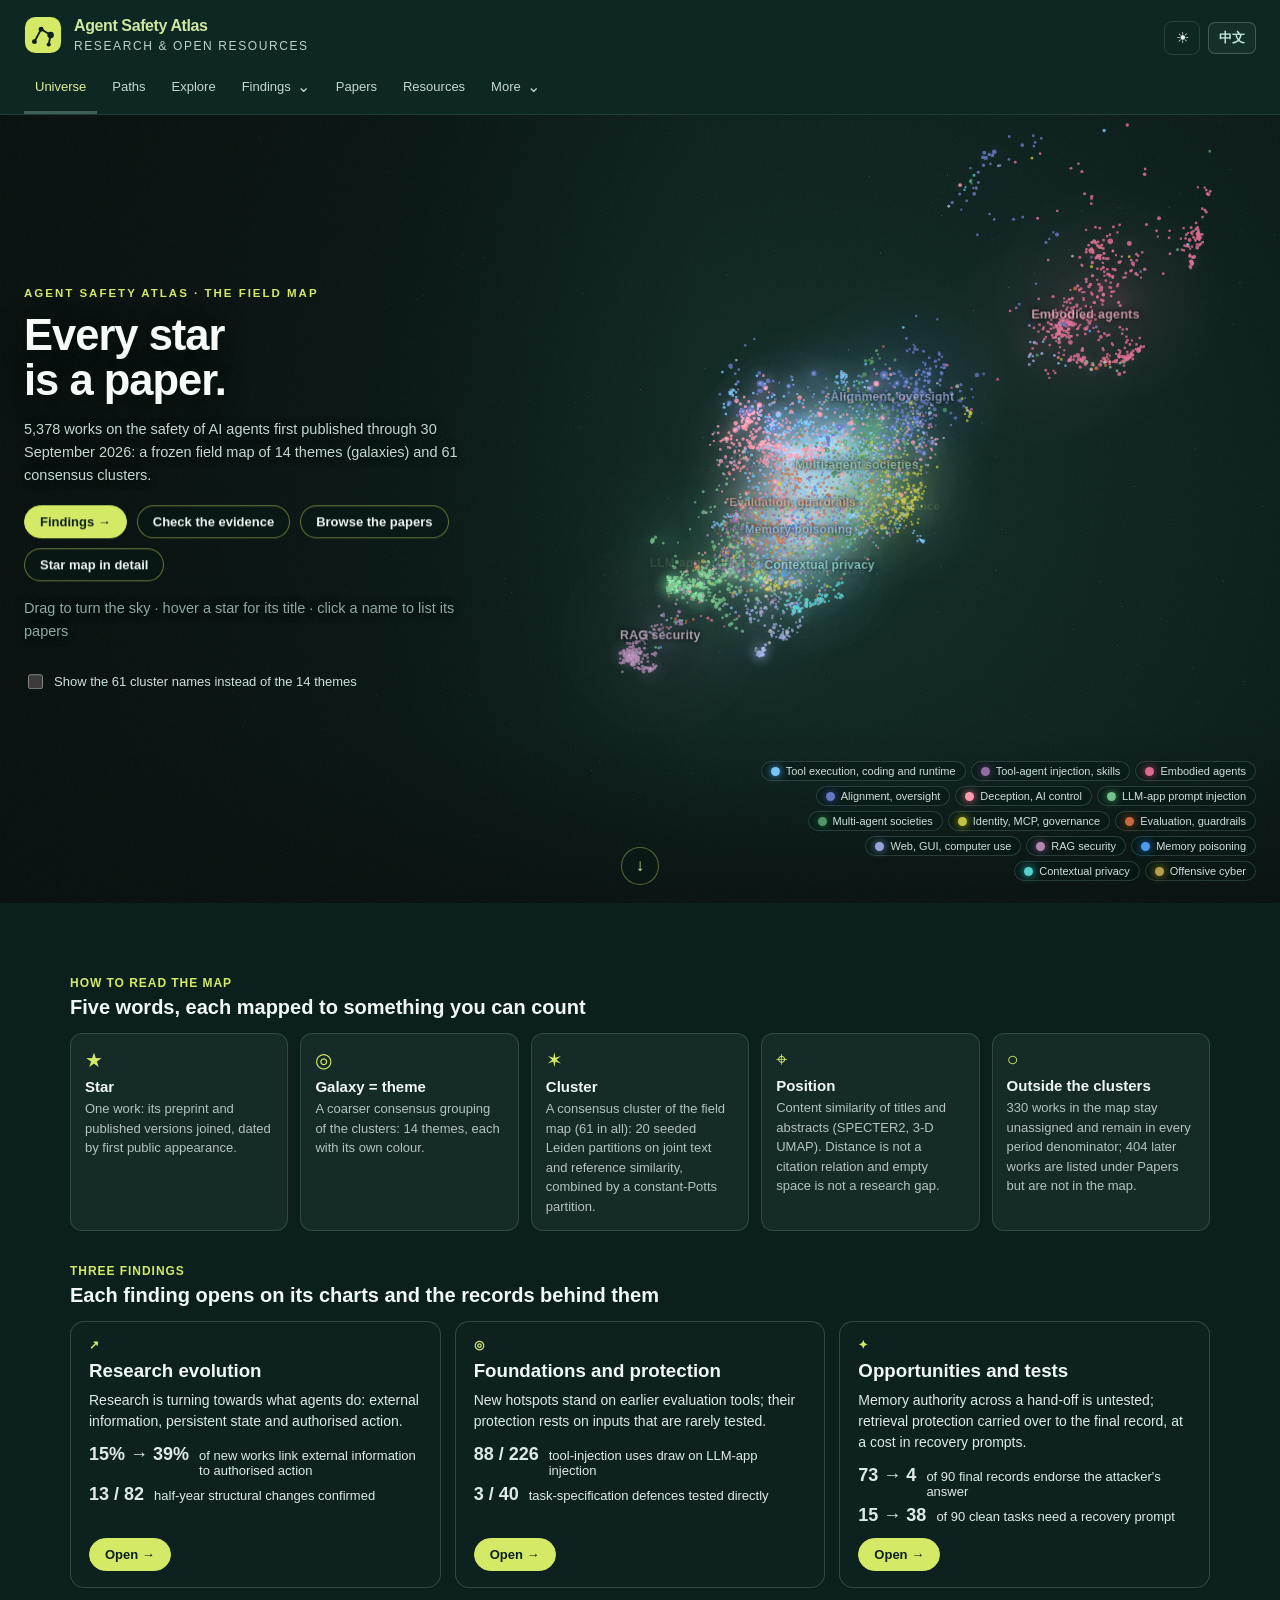
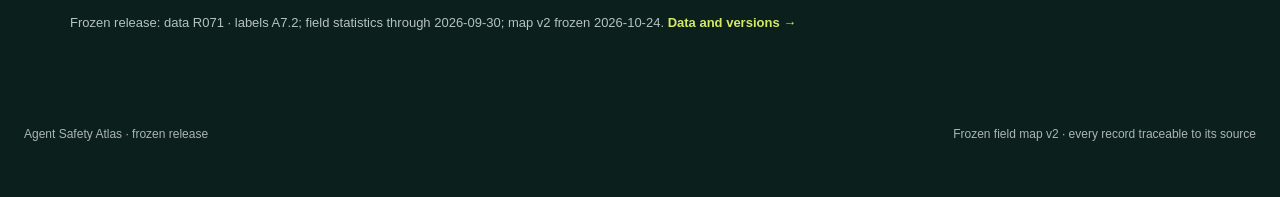
==== commit a59b2b28: "Agent Safety Atlas, frozen release: field map v2 (5,378 works, 14 themes, 61 clusters), data release" ====
--- a/index.html
+++ b/index.html
@@ -9,12 +9,12 @@
   var add=function(u,m){var l=d.createElement('link');if(m){l.rel='modulepreload';l.href=u}else{l.rel='preload';l.as='fetch';l.href=u;l.crossOrigin='anonymous'}d.head.appendChild(l)};
   ['./data/atlas.json','./data/land.json','./data/topic-taxonomy.json','./data/borders.json','./data/pipeline-summary.json'].forEach(function(u){add(u)});
   if(zh)add('./data/translations.zh.json');
-  if(h==='home'){add('./data/starmap.json');add('./data/starmap-3d.json');add('./data/paper-home.json');add('./home.js',1);add('./home-sky.js',1)}
-  if(['rq1','rq2','rq3','evidence','method','versions'].indexOf(h)>=0){add('./data/paper-'+h+'.json');add('./paper.js',1)}}catch(e){}})();</script>
+  if(h==='home'){add('./data/starmap.json');add('./data/starmap-3d.json');add('./data/page-home.json');add('./home.js',1);add('./home-sky.js',1)}
+  if(['evolution','foundations','opportunities','evidence','method','versions'].indexOf(h)>=0){add('./data/page-'+h+'.json');add('./paper.js',1)}}catch(e){}})();</script>
 <meta name="robots" content="noindex, nofollow">
   <meta name="viewport" content="width=device-width,initial-scale=1">
   <meta name="theme-color" content="#142526">
-  <meta name="description" content="Agent Safety Atlas: the field map, evidence records and checks behind the paper on research trends and opportunities in agent safety.">
+  <meta name="description" content="Agent Safety Atlas: a frozen field map of agent-safety research, with findings, evidence records and checks.">
   <title>Agent Safety Atlas</title>
   <link rel="icon" href="./favicon.svg" type="image/svg+xml">
   <link rel="icon" href="./favicon-32.png" type="image/png" sizes="32x32">
--- a/paper.css
+++ b/paper.css
@@ -1,5 +1,5 @@
 /* the paper pages carry their own heading */
-.view-rq1 .pagehead,.view-rq2 .pagehead,.view-rq3 .pagehead,.view-evidence .pagehead,.view-method .pagehead,.view-versions .pagehead{display:none}
+.view-evolution .pagehead,.view-foundations .pagehead,.view-opportunities .pagehead,.view-evidence .pagehead,.view-method .pagehead,.view-versions .pagehead{display:none}
 .pp-head{padding:6px 0 20px;border-bottom:1px solid var(--rq-line)}
 .pp-head h1{font-size:clamp(26px,3.2vw,38px);line-height:1.15;margin:.25em 0 .4em;max-width:30ch}
 .pp-head>p{color:var(--rq-muted);max-width:90ch;line-height:1.6;font-size:15px}
@@ -110,6 +110,13 @@
 .pp-flowmini .ar{color:var(--rq-muted);padding-top:6px}
 .pp-f4h{border-bottom:0;padding:0}
 .pp-f4h .rec{font-size:12px;font-style:italic;line-height:1.2}
+/* home hero (owner, 10-25: the words covered the sky): smaller title and copy column, compact legend */
+.view-home .hs-copy{width:min(440px,calc(100vw - 48px))}
+.view-home .hs-copy h1{font-size:clamp(28px,3.4vw,46px);letter-spacing:-1px;margin:12px 0 14px}
+.view-home .hs-copy p{font-size:14.5px;line-height:1.6;margin-bottom:18px}
+.view-home .hs-btn{padding:8px 15px;font-size:13px}
+.view-home .hs-legend{max-width:min(500px,46vw);gap:5px}
+.view-home .hs-legend button{padding:3px 9px;font-size:11px}
 /* home guide (home.js) */
 .hs-toggle{display:inline-flex;align-items:center;gap:8px;margin-top:10px;font-size:13px;color:#cfe1e2;cursor:pointer}
 .hs-toggle input{accent-color:#d4e966;width:15px;height:15px}
@@ -134,3 +141,35 @@
 .hm-foot{margin-top:24px;font-size:13px;color:var(--muted,#b5c2c2)}
 .linkish{background:none;border:0;color:#d4e966;cursor:pointer;font:inherit;font-weight:600;padding:0}
 @media (max-width:640px){.pp-segrow,.pp-fig4 .pp-segrow{grid-template-columns:100px 1fr 90px}.pp-fig4 .rec{display:none}.pp-design dl{grid-template-columns:1fr}.pp-downloads li{grid-template-columns:1fr}}
+
+/* second pass (owner, 10-25): conclusion + chart, data folded away */
+.pp-sec h2{font-family:inherit;font-weight:650;font-size:clamp(19px,2vw,24px);line-height:1.3;max-width:52ch}
+.pp-more{margin:14px 0 4px;border-top:1px solid var(--rq-line);padding-top:8px}
+.pp-more>summary{cursor:pointer;color:var(--rq-accent);font-size:13px;font-weight:600;list-style:none}
+.pp-more>summary::before{content:"＋ "}.pp-more[open]>summary::before{content:"－ "}
+.pp-div{display:grid;gap:5px;max-width:860px}
+.pp-divrow{display:grid;grid-template-columns:230px 1fr 1fr 56px;align-items:center;gap:0;font-size:13px}
+.pp-divrow .lab{display:flex;align-items:center;gap:7px;padding-right:10px}
+.pp-divrow .lab i{width:9px;height:9px;border-radius:50%;flex:none}
+.pp-divrow .neg,.pp-divrow .pos{display:flex;height:14px;background:var(--pp-track)}
+.pp-divrow .neg{justify-content:flex-end;border-right:1px solid var(--rq-muted)}
+.pp-divrow .neg>span,.pp-divrow .pos>span{display:block;height:100%;opacity:.85;filter:saturate(.7)}
+.pp-divrow .num{text-align:right;font-variant-numeric:tabular-nums}
+.pp-cases3{grid-template-columns:repeat(auto-fit,minmax(260px,1fr))}
+.pp-case-when{font-size:12px;font-weight:700;color:var(--rq-accent);letter-spacing:.04em}
+.pp-case h3{margin:2px 0 6px}
+.pp-case-n{margin:0 0 6px;color:var(--rq-muted);font-size:13px}.pp-case-n b{font-size:22px;color:var(--rq-ink);margin-right:4px}
+.pp-chain{display:flex;align-items:stretch;gap:0;overflow-x:auto}
+.pp-chain-step{flex:1 1 0;min-width:170px;background:var(--rq-soft);border-radius:10px;padding:10px 12px;font-size:13px}
+.pp-chain-step b{display:block;margin-bottom:6px;color:var(--rq-ink)}
+.pp-chain-step ul{list-style:none;padding:0;margin:0;display:grid;gap:3px}
+.pp-chain-link{flex:0 0 46px;display:flex;align-items:center;justify-content:center;color:var(--rq-muted);font-size:18px}
+.pp-chain-link.is-gap{flex-basis:96px;border-top:2px dashed #e0a24f;border-bottom:2px dashed #e0a24f;margin:22px 4px;color:#e0a24f;font-size:12px;font-weight:700;text-align:center;line-height:1.25}
+.pp-matrix td.pp-mark{text-align:center;font-size:16px;font-weight:700}
+.pp-mark.is-yes{color:#7cc0b2}.pp-mark.is-no{color:#e08a6a}.pp-mark.is-part{color:#d9c36a}
+@media (max-width:640px){.pp-divrow{grid-template-columns:120px 1fr 1fr 44px}.pp-chain{flex-direction:column}.pp-chain-link{flex-basis:28px}.pp-chain-link.is-gap{margin:4px 0;flex-basis:40px}}
+.pp-ep table{table-layout:fixed}
+.pp-ep th{width:62px}
+.pp-ep td.num{width:72px}
+.pp-ep td:not(.num){padding:4px 6px}
+.pp-epbar{width:100%}
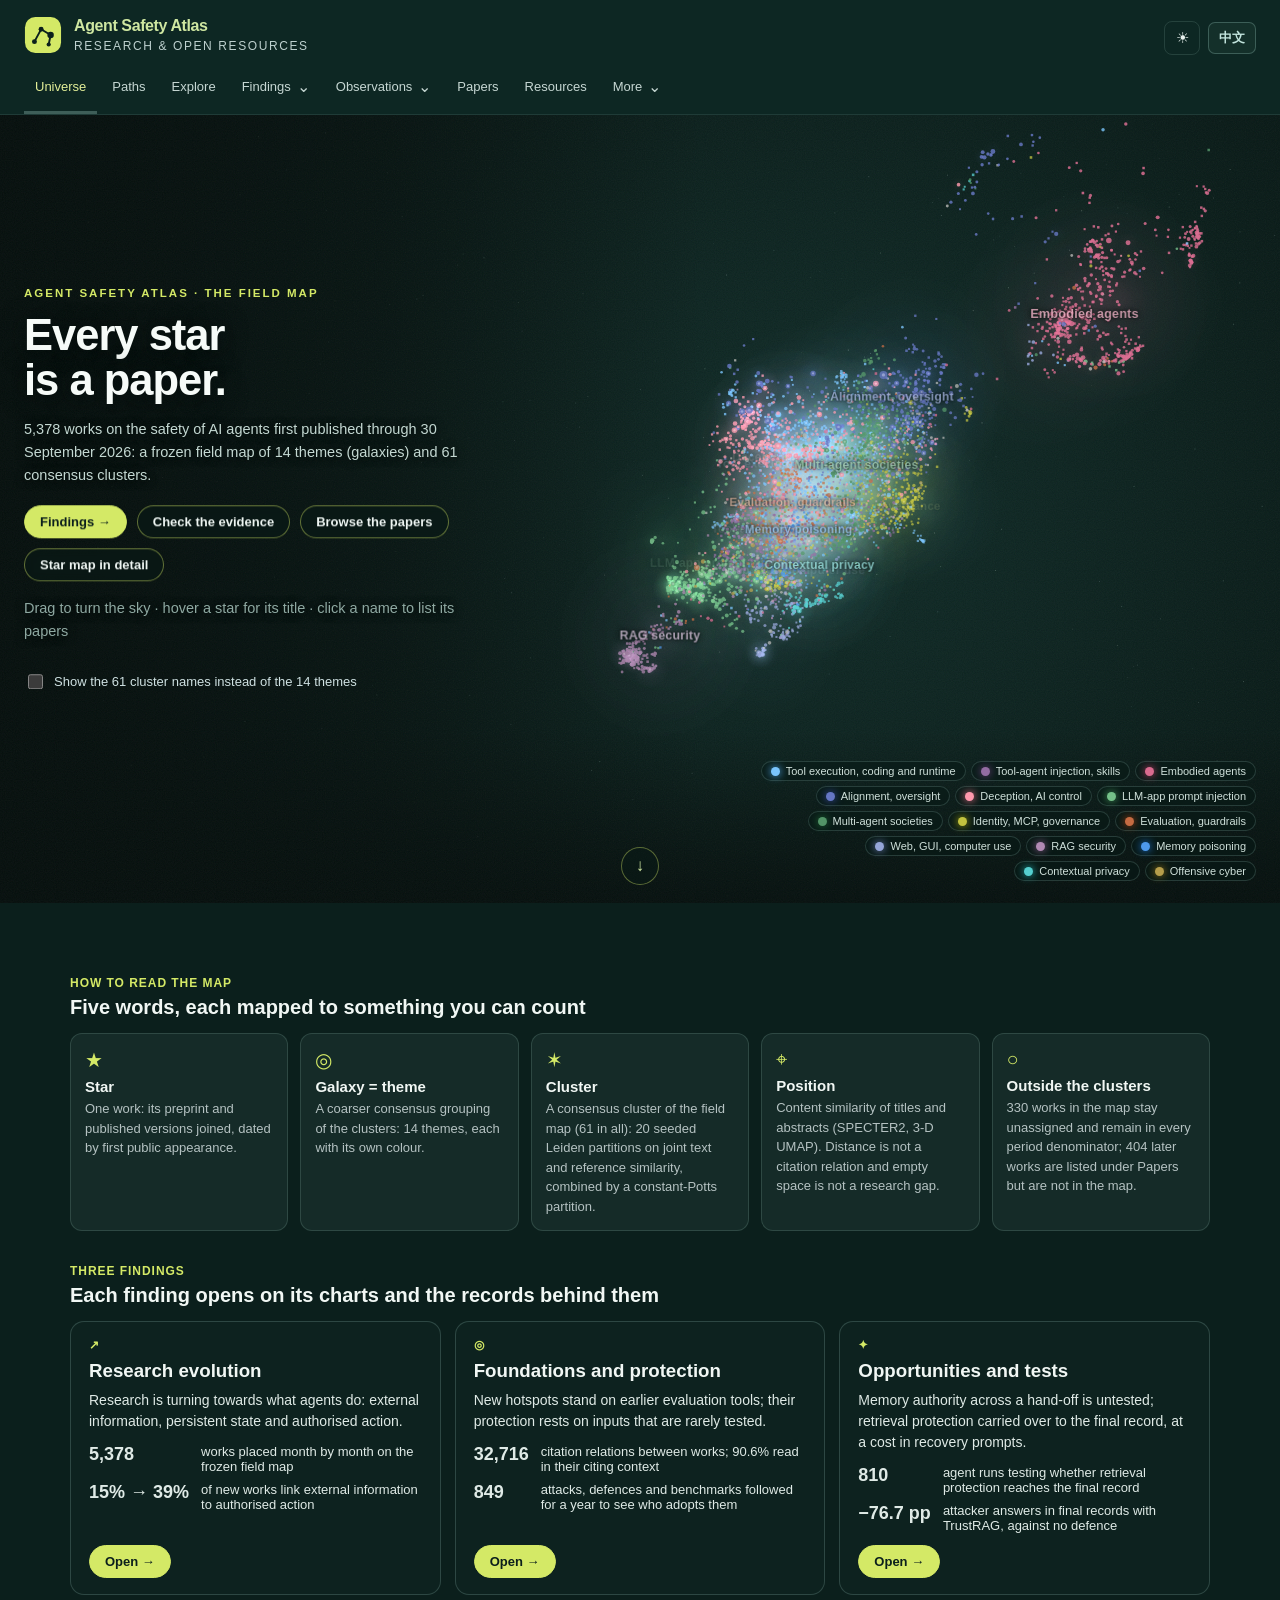
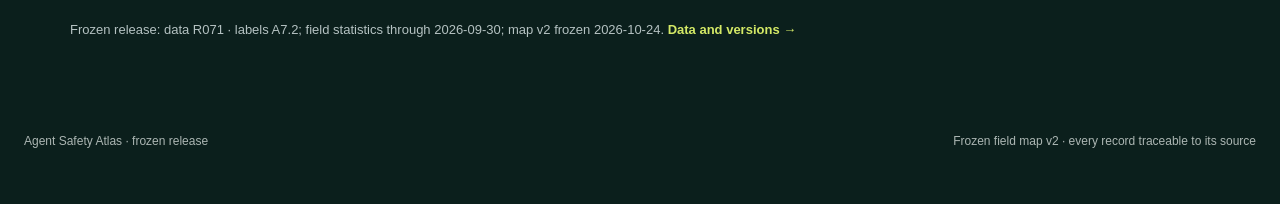
==== commit c14e0aec: "Agent Safety Atlas, frozen release: field map v2 (5,378 works, 14 themes, 61 clusters), data release" ====
--- a/index.html
+++ b/index.html
@@ -10,7 +10,8 @@
   ['./data/atlas.json','./data/land.json','./data/topic-taxonomy.json','./data/borders.json','./data/pipeline-summary.json'].forEach(function(u){add(u)});
   if(zh)add('./data/translations.zh.json');
   if(h==='home'){add('./data/starmap.json');add('./data/starmap-3d.json');add('./data/page-home.json');add('./home.js',1);add('./home-sky.js',1)}
-  if(['evolution','foundations','opportunities','evidence','method','versions'].indexOf(h)>=0){add('./data/page-'+h+'.json');add('./paper.js',1)}}catch(e){}})();</script>
+  if(['evolution','foundations','opportunities','evidence','method','versions'].indexOf(h)>=0){add('./data/page-'+h+'.json');add('./paper.js',1)}
+  if(['discover','findings'].indexOf(h)>=0){add('./data/findings.json');add('./lenses.js',1);add('./flags.js',1)}}catch(e){}})();</script>
 <meta name="robots" content="noindex, nofollow">
   <meta name="viewport" content="width=device-width,initial-scale=1">
   <meta name="theme-color" content="#142526">
@@ -25,14 +26,17 @@
   <link rel="stylesheet" href="./research-explorer.css">
 <link rel="stylesheet" href="./research-starmap.css">
 <link rel="stylesheet" href="./research-dark.css">
+<link rel="stylesheet" href="./lenses.css">
 <link rel="stylesheet" href="./home.css">
 <link rel="stylesheet" href="./timemap.css">
 <link rel="stylesheet" href="./pages.css">
 <link rel="stylesheet" href="./theme-dark.css">
 <link rel="stylesheet" href="./stages.css">
+<link rel="stylesheet" href="./questions.css">
 <link rel="stylesheet" href="./rq.css">
 <link rel="stylesheet" href="./paper.css">
   <script type="module" src="./app.js"></script>
+  <script src="./nav-hover.js" defer></script>
 </head>
 <body>
   <div id="app"><main class="boot" aria-busy="true"><span class="boot-mark" aria-hidden="true"><svg viewBox="0 0 40 40"><rect x="1" y="1" width="38" height="38" rx="11"/><g class="xstrokes"><path d="M11 27 18 14 28 20 26 30" style="stroke-width:2"/><circle cx="11" cy="27" r="2.6"/><circle cx="18" cy="14" r="2.6"/><circle cx="28" cy="20" r="3.4"/><circle cx="26" cy="30" r="2.2"/></g></svg></span><div class="boot-kicker">RESEARCH &amp; OPEN RESOURCES</div><h1>Agent Safety Atlas</h1><div class="boot-bar" aria-hidden="true"><span></span></div><p role="status">Loading the research index…</p></main></div>
--- a/lenses.css
+++ b/lenses.css
@@ -0,0 +1,289 @@
+/* Observation report (findings.js) */
+.fd{position:relative;display:grid;grid-template-columns:minmax(0,1fr);gap:22px;margin-bottom:40px}
+.fd>*,.fd-section>*,.fd-two>*,.fd-geo>*,.fd-heat-wrap>*,.fd-pair-grid>*,.fd-fractures>*,.fd-method>*,.fd-insts>*{min-width:0}
+.fd-hero{display:grid;grid-template-columns:minmax(0,1.25fr) minmax(0,1fr);gap:28px;background:#123c36;color:#e8f1ee;border-radius:14px;padding:30px 32px}
+.fd-hero h2{font-size:26px;font-weight:560;letter-spacing:-.4px;line-height:1.3;margin:10px 0 12px;color:#fff}
+.fd-hero p{font-size:14px;line-height:1.65;color:#bcd2cc;margin:0}
+.fd-hero .fd-kicker{color:#d4e966}
+.fd-principles{display:grid;gap:10px;align-content:start}
+.fd-principles div{border:1px solid rgba(212,233,102,.28);border-radius:10px;padding:11px 14px;display:grid;gap:3px}
+.fd-principles b{font-size:14px;font-weight:600;color:#fff}
+.fd-principles span{font-size:12.5px;color:#a9c3bc;line-height:1.5}
+.fd-kicker{font-size:11px;letter-spacing:1.4px;font-weight:650;color:#617a6d;display:block}
+.fd-toc{position:sticky;top:0;z-index:5;display:flex;justify-content:flex-start;margin-left:0;gap:6px;overflow-x:auto;padding:10px 0;background:#f3f6f7;scrollbar-width:thin}
+.fd-toc button{flex:0 0 auto;border:1px solid #cbdad6;background:#fff;color:#26594d;border-radius:999px;padding:6px 13px;font-size:13px;cursor:pointer}
+.fd-toc button:hover{background:#edf4f1}
+.fd-section{background:#fff;border:1px solid var(--line);border-radius:12px;padding:26px 28px}
+.fd-head{scroll-margin-top:64px;margin-bottom:16px}
+.fd-head h2{font-size:22px;font-weight:560;letter-spacing:-.4px;margin:7px 0 0;line-height:1.35;color:var(--ink)}
+.fd-head p{font-size:13.5px;color:#64786c;margin:8px 0 0;max-width:900px;line-height:1.6}
+.fd-sub{font-size:16px;font-weight:600;color:var(--ink);margin:26px 0 8px}
+.fd-note{font-size:12.5px;color:#64786c;line-height:1.6;margin:6px 0 10px;max-width:960px}
+.fd-hyp{display:flex;flex-wrap:wrap;align-items:center;gap:8px;font-size:14px;line-height:1.55;background:#f5f9f7;border-left:3px solid #1c6a57;border-radius:6px;padding:10px 14px;margin:8px 0}
+.fd-hyp>b{font-weight:700;color:#1c6a57}
+.fd-status{display:inline-block;font-size:11.5px;font-weight:650;border-radius:999px;padding:3px 9px;white-space:nowrap}
+.fd-status-ok{background:#e1efe6;color:#1d5c3d}
+.fd-status-mixed{background:#f6ecd7;color:#7a5410}
+.fd-status-no{background:#f5e1df;color:#8c2f28}
+.fd-status-na{background:#eceff0;color:#56656a}
+/* headline cards */
+.fd-cards{display:grid;grid-template-columns:repeat(auto-fill,minmax(300px,1fr));gap:14px}
+.fd-card{border:1px solid var(--line);border-radius:12px;padding:16px 18px;display:flex;flex-direction:column;gap:8px;background:#fcfdfd}
+.fd-card-top{display:flex;justify-content:space-between;font-size:11.5px;color:#7a8e8b;letter-spacing:.8px;font-weight:650}
+.fd-card-rq{background:#edf4f1;color:#2f6b5c;border-radius:4px;padding:2px 7px;letter-spacing:.3px}
+.fd-big{font-size:30px;font-weight:620;letter-spacing:-.8px;color:#123c36;line-height:1.1}
+.fd-big small{font-size:12.5px;font-weight:500;letter-spacing:0;color:#64786c;margin-left:7px}
+.fd-card p{font-size:13.5px;line-height:1.6;color:#2c4544;margin:0;flex:1}
+.fd-card-foot{display:flex;gap:12px;align-items:center}
+.fd-jump,.fd-more{border:0;background:none;color:#1c6a57;font-size:13px;padding:0;cursor:pointer;font-weight:600}
+.fd-jump:hover,.fd-more:hover{text-decoration:underline}
+/* metrics */
+.fd-metrics{display:grid;grid-template-columns:repeat(auto-fill,minmax(170px,1fr));gap:10px}
+.fd-metrics div{border:1px solid var(--line);border-radius:10px;padding:12px 14px;display:grid;gap:4px}
+.fd-metrics b{font-size:22px;font-weight:620;color:#123c36;letter-spacing:-.4px}
+.fd-metrics span{font-size:12.5px;color:#64786c;line-height:1.45}
+.fd-metrics-small b{font-size:18px}
+/* fractures */
+.fd-fractures{display:grid;grid-template-columns:repeat(2,minmax(0,1fr));gap:14px}
+.fd-fracture{border:1px solid var(--line);border-radius:12px;padding:16px 18px;position:relative}
+.fd-fracture-n{position:absolute;right:16px;top:12px;font-size:28px;font-weight:700;color:#e3ece9}
+.fd-fracture h3{font-size:16px;margin:0 0 6px;color:var(--ink)}
+.fd-symptom{font-size:13px;color:#64786c;margin:0 0 8px;line-height:1.55}
+.fd-fracture ul{margin:0 0 8px;padding-left:18px;display:grid;gap:5px}
+.fd-fracture li{font-size:13.5px;line-height:1.55;color:#2c4544}
+.fd-response,.fd-open{font-size:12.5px;line-height:1.55;margin:6px 0 0;color:#3d5755}
+.fd-response b,.fd-open b{display:inline-block;margin-right:6px;font-size:11px;letter-spacing:.6px;text-transform:uppercase;color:#1c6a57}
+.fd-open b{color:#a0601d}
+/* tables and bars */
+.fd-table{width:100%;border-collapse:collapse;font-size:13px;margin:8px 0}
+.fd-table th,.fd-table td{text-align:left;padding:8px 10px;border-bottom:1px solid #e7eeec;vertical-align:middle}
+.fd-table thead th{font-size:11.5px;font-weight:650;color:#64786c;letter-spacing:.3px;border-bottom:1px solid #cfdcd8}
+.fd-table tbody th{font-weight:550;color:#203536}
+.fd-pilot tr.is-main{background:#f2f8f5}
+.fd-pilot tr.is-main th{font-weight:700}
+.fd-pilot tr.is-sens th,.fd-pilot tr.is-sens td{color:#7a8e8b}
+.fd-bar{display:inline-block;vertical-align:middle;width:110px;height:8px;background:#edf2f1;border-radius:4px;margin-right:8px;overflow:hidden}
+.fd-bar span{display:block;height:100%;border-radius:4px}
+.fd-hbars{display:grid;gap:8px;max-width:760px;margin:6px 0}
+.fd-hbar{display:grid;grid-template-columns:minmax(220px,1.4fr) minmax(140px,1fr) 64px;align-items:center;gap:10px;font-size:13px}
+.fd-hbar small{color:#7a8e8b;margin-left:4px}
+.fd-hbar .fd-bar{width:100%;height:10px}
+.fd-hbar b{font-variant-numeric:tabular-nums;text-align:right}
+.fd-controls{display:flex;flex-wrap:wrap;align-items:center;gap:14px;margin:6px 0 10px}
+.fd-controls label{font-size:13px;color:#3d5755;display:flex;align-items:center;gap:8px}
+.fd-controls select{padding:7px 10px;border:1px solid #cbdad6;border-radius:6px;font-size:13px;background:#fff}
+.fd-bands{display:grid;grid-template-columns:repeat(5,minmax(0,1fr));gap:12px}
+.fd-band{border:1px solid var(--line);border-radius:10px;padding:12px}
+.fd-band h4{margin:0;font-size:14px;color:#123c36}
+.fd-band>small{display:block;font-size:11.5px;color:#7a8e8b;line-height:1.45;margin:3px 0 8px}
+.fd-band ol{margin:0;padding-left:18px;display:grid;gap:9px}
+.fd-band li{font-size:12.5px;line-height:1.45}
+.fd-paper{border:0;background:none;padding:0;text-align:left;color:#1a4d43;font:inherit;font-weight:550;cursor:pointer;line-height:1.4;vertical-align:top}
+.fd-paper:hover{text-decoration:underline;color:#0f3b33}
+.fd-reasons{display:block;color:#7a8e8b;font-size:11.5px;margin-top:2px}
+/* RQ2 */
+.fd-layer-tabs{display:flex;flex-wrap:wrap;gap:6px;margin:10px 0 2px}
+.fd-layer-tabs button{border:1px solid #cbdad6;background:#fff;color:#26594d;border-radius:6px;padding:7px 12px;font-size:13px;cursor:pointer}
+.fd-layer-tabs button.active{background:#1c6a57;border-color:#1c6a57;color:#fff}
+.fd-heat-wrap{display:grid;grid-template-columns:minmax(0,1.5fr) minmax(260px,1fr);gap:20px;align-items:start}
+.fd-heat-scroll{overflow-x:auto}
+.fd-heat{width:100%;max-width:720px;height:auto}
+.fd-cell{cursor:pointer}
+.fd-cell:hover{stroke:#123c36;stroke-width:1.5}
+.fd-cell-na{fill:url(#fd-hatch)}
+.fd-axis{font-size:11px;fill:#566c69}
+.fd-heat-side h4{font-size:13.5px;margin:4px 0}
+.fd-corr td{text-align:center;font-variant-numeric:tabular-nums}
+.fd-corr th{font-size:11.5px}
+.fd-pair-grid{display:grid;grid-template-columns:repeat(2,minmax(0,1fr));gap:14px}
+.fd-pair{border:1px solid var(--line);border-radius:12px;padding:14px 16px}
+.fd-pair h4{font-size:14.5px;margin:0 0 8px;display:flex;flex-wrap:wrap;align-items:center;gap:6px;color:#123c36}
+.fd-pair h4 span{width:9px;height:9px;border-radius:2px;display:inline-block}
+.fd-pair h4 i{color:#9aaba8;font-style:normal}
+.fd-pair h5{font-size:12px;letter-spacing:.3px;color:#64786c;margin:10px 0 6px;font-weight:650}
+.fd-pair-pcts{display:grid;grid-template-columns:repeat(4,1fr);gap:6px}
+.fd-pair-pcts span{background:#f5f8f7;border-radius:6px;padding:6px 8px;display:grid}
+.fd-pair-pcts small{font-size:10.5px;color:#7a8e8b}
+.fd-pair-pcts b{font-size:16px;color:#123c36}
+.fd-pair-pcts b.is-na{color:#9aaba8;font-weight:500}
+.fd-pairs{list-style:none;padding:0;margin:0;display:grid;gap:8px}
+.fd-pairs li{display:grid;grid-template-columns:1fr auto 1fr;gap:8px;align-items:start;font-size:12.5px}
+.fd-sim{font-size:11px;color:#7a8e8b;padding-top:2px;font-variant-numeric:tabular-nums}
+.fd-evidence{list-style:none;padding:0;margin:0;display:grid;gap:10px}
+.fd-evidence li{font-size:12.5px;line-height:1.5}
+.fd-evidence q{display:block;margin-top:4px;color:#3d5755;background:#f7f9f8;border-left:2px solid #c7d8d3;padding:6px 10px;quotes:none;font-size:12px}
+.fd-pair details summary,.fd-tableview summary,.fd-method details summary{cursor:pointer;font-size:12.5px;color:#1c6a57;margin-top:10px}
+/* RQ3 */
+.fd-legend{display:flex;flex-wrap:wrap;gap:16px;font-size:12.5px;color:#3d5755;margin:8px 0}
+.fd-legend span{display:flex;align-items:center;gap:6px}
+.fd-rank{width:100%;max-width:820px;height:auto}
+.fd-grid{stroke:#e6edeb;stroke-width:1}
+.fd-span{stroke:#c9d6d3;stroke-width:2}
+.fd-insts{display:grid;grid-template-columns:repeat(2,minmax(0,1fr));gap:16px}
+.fd-inst h4{font-size:13.5px;margin:0 0 6px}
+.fd-inst ol{margin:0;padding-left:22px;display:grid;gap:3px}
+.fd-inst li{font-size:13px}
+.fd-inst li span{display:inline-block;max-width:70%}
+.fd-inst li b{float:right;font-weight:600;font-variant-numeric:tabular-nums}
+.fd-inst li b small{font-weight:400;color:#7a8e8b}
+.fd-inst li.is-both{background:#eef6f2;border-radius:4px}
+.fd-bench{display:grid;gap:6px;max-width:880px}
+.fd-bench-row{display:grid;grid-template-columns:170px 160px 1fr;align-items:center;gap:10px;font-size:12.5px;color:#566c69}
+.fd-bench-row .fd-bar{width:100%}
+.fd-bench-name{border:0;background:none;text-align:left;font-weight:600;color:#1a4d43;cursor:pointer;padding:0;font-size:13px}
+.fd-bench-name:hover{text-decoration:underline}
+/* RQ4 */
+.fd-multiples{display:grid;grid-template-columns:repeat(auto-fill,minmax(210px,1fr));gap:12px}
+.fd-multiple{border:1px solid var(--line);border-radius:10px;padding:10px 12px}
+.fd-multiple h4{font-size:12.5px;margin:0 0 2px;display:flex;align-items:center;gap:6px;color:#203536}
+.fd-multiple h4 span{width:9px;height:9px;border-radius:2px}
+.fd-multiple small{font-size:11.5px;color:#64786c}
+.fd-multiple.is-total{background:#f5f9f7}
+.fd-spark{width:100%;height:auto;display:block}
+.fd-onset-line{width:100%;max-width:320px;height:18px;display:block}
+.fd-onset td.is-late{color:#a0601d;font-weight:650}
+/* trends */
+.fd-dumbbell{width:100%;max-width:680px;height:auto;display:block}
+.fd-up{fill:#1d6b4f;font-weight:600}.fd-down{fill:#a14a2c;font-weight:600}
+.fd-two{display:grid;grid-template-columns:minmax(0,1fr) minmax(0,1fr);gap:24px}
+.fd-terms td,.fd-terms th{padding:5px 8px}
+.fd-mini{width:90px;height:22px;display:block}
+.fd-emerging{display:grid;gap:8px}
+.fd-emerging div{border:1px solid var(--line);border-radius:8px;padding:8px 10px;display:grid;gap:2px}
+.fd-emerging b{font-size:13px;color:#123c36}
+.fd-emerging span{font-size:12px;color:#64786c}
+.fd-emerging .fd-more{justify-self:start;font-size:12px}
+.fd-geo{display:grid;grid-template-columns:minmax(0,1.6fr) minmax(220px,1fr);gap:20px;align-items:start}
+.fd-line{width:100%;max-width:780px;height:auto;display:block}
+.fd-endlabel{font-weight:600}
+.fd-geo-side h4,.fd-tile h4{font-size:13px;margin:0 0 4px;color:#123c36}
+.fd-geo-side small,.fd-tile small{font-size:11.5px;color:#64786c;line-height:1.45;display:block}
+.fd-tiles{display:grid;grid-template-columns:repeat(auto-fill,minmax(230px,1fr));gap:12px;margin:6px 0 14px}
+.fd-tile{border:1px solid var(--line);border-radius:10px;padding:10px 12px}
+.fd-tbars{width:100%;height:auto;display:block;margin:4px 0}
+.fd-geo-side .fd-tbars{max-width:300px}
+/* hypotheses, method */
+.fd-hyptable td{font-size:12.5px;line-height:1.5;vertical-align:top}
+.fd-hyptable th{vertical-align:top}
+.fd-values{font-variant-numeric:tabular-nums;color:#566c69;max-width:260px}
+.fd-method{display:grid;grid-template-columns:repeat(2,minmax(0,1fr));gap:16px 24px}
+.fd-method h4{font-size:14px;margin:0 0 6px;color:#123c36}
+.fd-method p,.fd-method li{font-size:13px;line-height:1.6;color:#2c4544}
+.fd-method ul{padding-left:18px;margin:0;display:grid;gap:4px}
+/* drawer and tooltip */
+.fd-drawer{position:fixed;right:0;top:0;bottom:0;width:min(560px,100vw);background:#fff;box-shadow:-12px 0 40px rgba(16,40,36,.18);z-index:60;display:flex;flex-direction:column}
+.fd-drawer[hidden]{display:none}
+.fd-drawer-head{display:flex;justify-content:space-between;align-items:center;gap:12px;padding:18px 22px;border-bottom:1px solid var(--line)}
+.fd-drawer-head h3{margin:0;font-size:16px;color:#123c36}
+.fd-close{border:0;background:#f0f4f3;border-radius:6px;width:32px;height:32px;font-size:20px;cursor:pointer;color:#26594d}
+.fd-drawer-body{overflow:auto;padding:16px 22px 30px}
+.fd-drawer-list{padding-left:22px;margin:0;display:grid;gap:9px}
+.fd-drawer-list li{font-size:13px}
+.fd-drawer-list small{display:block;color:#7a8e8b;font-size:11.5px;margin-top:2px}
+.fd-tip{position:absolute;z-index:40;width:280px;background:#123c36;color:#eef5f3;font-size:12px;line-height:1.5;padding:9px 11px;border-radius:8px;white-space:pre-line;pointer-events:none;box-shadow:0 6px 20px rgba(0,0,0,.18)}
+.fd-tip[hidden]{display:none}
+@media(max-width:1100px){.fd-bands{grid-template-columns:repeat(2,minmax(0,1fr))}.fd-heat-wrap{grid-template-columns:1fr}}
+@media(max-width:900px){.fd-two,.fd-geo{grid-template-columns:1fr}.fd-hero{grid-template-columns:1fr;padding:22px}.fd-fractures,.fd-pair-grid,.fd-method,.fd-insts{grid-template-columns:1fr}}
+@media(max-width:640px){.fd-heat{min-width:620px}.fd-pairs li{border-bottom:1px solid #edf2f1;padding-bottom:6px}.fd-section{padding:18px 16px}.fd-bands{grid-template-columns:1fr}.fd-hbar{grid-template-columns:1fr 80px 54px}.fd-bench-row{grid-template-columns:120px 1fr;}.fd-bench-row>span:last-child{grid-column:1/-1}.fd-big{font-size:26px}.fd-cards{grid-template-columns:1fr}.fd-table{display:block;overflow-x:auto}.fd-pairs li{grid-template-columns:1fr}.fd-sim{display:none}.fd-hero h2{font-size:21px}}
+/* scope on two axes (Structure lens, first question) */
+.ln-scope-axes h4{margin-bottom:2px}
+.ln-scope-defs{margin:6px 0 8px;padding-left:18px;font-size:13.5px;line-height:1.55}
+.ln-scope-defs li{margin:4px 0}
+.ln-scope-scroll{overflow-x:auto;margin-top:6px}
+.ln-scope-matrix{min-width:640px}
+.ln-scope-matrix th{vertical-align:middle;font-size:12.5px}
+.ln-scope-matrix tbody th{text-align:left;white-space:nowrap}
+.ln-scope-matrix th small{display:block;font-weight:400;opacity:.72;font-size:11.5px}
+.ln-scope-matrix td{padding:4px;text-align:center}
+.ln-scope-cell{display:block;width:100%;min-width:64px;border:0;border-radius:6px;padding:8px 6px;font:inherit;font-variant-numeric:tabular-nums;color:inherit;cursor:pointer;text-align:center}
+.ln-scope-cell:hover,.ln-scope-cell:focus-visible{outline:2px solid currentColor;outline-offset:-2px}
+.ln-scope-cell.is-empty{cursor:default;opacity:.5}
+.ln-scope-years{display:block;width:100%;max-width:760px;height:auto;margin-top:6px}
+.ln-scope-cards{display:grid;grid-template-columns:repeat(auto-fill,minmax(300px,1fr));gap:14px;margin-top:8px}
+.ln-scope-card{border:1px solid rgba(127,127,127,.28);border-radius:12px;padding:14px 16px;min-width:0}
+.ln-scope-card h4{display:flex;align-items:baseline;flex-wrap:wrap;gap:8px;margin:0 0 6px}
+.ln-scope-card h4 span{display:inline-grid;place-items:center;width:22px;height:22px;border-radius:6px;font-size:12px;background:rgba(127,127,127,.18)}
+.ln-scope-card h4 small{opacity:.72;font-weight:400;font-size:12.5px}
+.ln-scope-card p{margin:4px 0;font-size:13.5px;line-height:1.5}
+.ln-scope-card h5{margin:10px 0 4px;font-size:12.5px;opacity:.8}
+.ln-scope-card ul{margin:0;padding-left:16px;font-size:13px;line-height:1.45}
+.ln-scope-card li{margin:3px 0}
+.ln-scope-card li small{opacity:.65;margin-left:4px}
+.ln-scope-sub{display:grid;gap:12px;margin-top:10px;padding-top:8px;border-top:1px dashed rgba(127,127,127,.3)}
+.ln-scope-sub b{font-size:13.5px}
+/* Connection lens (review step A3.1): global view pinned at the top, findings below as a list that opens in place */
+.cx-seg{display:inline-flex;border:1px solid var(--line);border-radius:8px;overflow:hidden}
+.cx-seg button{border:0;background:transparent;color:inherit;font:inherit;font-size:12.5px;padding:5px 10px;cursor:pointer}
+.cx-seg button+button{border-left:1px solid var(--line)}
+.cx-seg button[aria-pressed="true"]{background:#1c6a57;color:#fff;font-weight:600}
+.cx-chev{width:10px;height:10px;border-right:2px solid currentColor;border-bottom:2px solid currentColor;transform:rotate(45deg);margin-top:6px;opacity:.6;transition:transform .15s}
+.cx-q-head[aria-expanded="true"] .cx-chev{transform:rotate(-135deg);margin-top:10px}
+.cx-seg button:disabled{opacity:.38;cursor:default}
+/* Connection lens (A3.2): the stage beside the findings; on wide screens it stays in view while the findings scroll */
+.cr-wrap{display:grid;grid-template-columns:minmax(0,1fr);gap:20px;align-items:start}
+@media(min-width:1100px){.cr-wrap{grid-template-columns:minmax(0,1fr) minmax(0,1.12fr)}.cr-stage{position:sticky;top:10px;max-height:calc(100vh - 20px);overflow:auto}.cr-cards{padding-bottom:45vh}}
+.cr-stage{background:#fff;border:1px solid var(--line);border-radius:14px;padding:14px 16px 10px}
+.cr-stage h3{margin:2px 0 2px;font-size:17px}
+.cr-intro{margin:0 0 8px}
+.cr-controls{display:flex;flex-wrap:wrap;gap:6px 8px;margin-bottom:4px}
+.cr-figure svg{display:block;width:100%;height:auto;max-height:calc(100vh - 300px);min-height:280px}
+.cr-rib{fill-opacity:.58;cursor:pointer;transition:fill-opacity .12s}
+.cr-rib:hover{fill-opacity:.9}
+.cr-ring.has-hl .cr-rib{fill-opacity:.13}.cr-ring.has-hl .cr-rib.is-hl{fill-opacity:.9;stroke:#163b3a;stroke-width:1.2;stroke-opacity:.9}
+.cr-ring.has-focus .cr-rib:not(.is-focus){fill-opacity:.04}.cr-ring.has-focus .cr-rib.is-focus{fill-opacity:.85}
+.cr-arc{cursor:pointer;stroke:#fff;stroke-width:1.5}
+.cr-ring.has-hl .cr-arc:not(.is-hl),.cr-ring.has-hl .cr-label:not(.is-hl){opacity:.4}
+.cr-ring.has-focus .cr-arc:not(.is-focus),.cr-ring.has-focus .cr-label:not(.is-focus){opacity:.3}
+.cr-label{font-size:12px;fill:#2f4c48;cursor:pointer}.cr-label.is-big{font-size:13px;font-weight:600}
+.cr-lead{stroke:#9fb2af;stroke-width:.8;fill:none}
+.cr-empty{font-size:14px;fill:#64786c}
+.cr-note{margin:4px 0 6px}
+.cr-time{display:grid;grid-template-columns:34px minmax(0,1fr) auto;gap:10px;align-items:center}
+.cr-time.is-off{opacity:.45}
+.cr-play{width:32px;height:32px;border-radius:50%;border:1px solid var(--line);background:transparent;color:inherit;font-size:11px}
+.cr-track{position:relative;height:50px}
+.cr-spark{position:absolute;inset:0 0 auto 0;width:100%;height:34px;display:block}
+.cr-spark rect{fill:#c3d0ce}.cr-spark rect.is-in{fill:#1c6a57}
+.cr-range{position:absolute;inset:0 0 auto 0;width:100%;height:34px;margin:0;opacity:0;cursor:ew-resize}
+.cr-track:focus-within{outline:2px solid #82ada1;outline-offset:3px;border-radius:4px}
+.cr-ticks{position:absolute;left:0;right:0;top:36px;height:14px;font-size:10.5px;color:#64786c}
+.cr-ticks span{position:absolute;transform:translateX(-50%)}.cr-ticks span:first-child{transform:none}
+.cr-time-side{display:flex;flex-direction:column;align-items:flex-end;gap:4px;font-size:12.5px}
+.cr-time-side b{font-variant-numeric:tabular-nums;white-space:nowrap}
+.cr-spark-note{margin:2px 0 0}
+.cr-table{margin-top:8px;font-size:13px}.cr-table summary{cursor:pointer;color:#1c6a57}
+.tp-map{display:block}
+.tp-edge{fill:none;stroke-opacity:.5;cursor:pointer;transition:stroke-opacity .12s}
+.tp-edge:hover{stroke-opacity:.95}
+.tp-map.has-hl .tp-edge{stroke-opacity:.1}.tp-map.has-hl .tp-edge.is-hl{stroke-opacity:.9}
+.tp-map.has-focus .tp-edge:not(.is-focus){stroke-opacity:.04}.tp-map.has-focus .tp-edge.is-focus{stroke-opacity:.9}
+.tp-arrowhead{fill:#6c817e}
+.tp-node{cursor:pointer}.tp-node circle{stroke:#fff;stroke-width:1.5}.tp-hit{fill:transparent}.tp-node:hover .tp-hit{fill:rgba(127,127,127,.08)}.tp-val{font-size:11px;fill:#566c69;font-variant-numeric:tabular-nums}
+.tp-node text{font-size:12.5px;fill:#2f4c48}.tp-node text.tp-val{font-size:11px;fill:#566c69}
+.tp-map.has-hl .tp-node:not(.is-hl){opacity:.45}.tp-map.has-focus .tp-node:not(.is-focus){opacity:.3}
+.tp-lead{stroke:#9fb2af;stroke-width:1}
+.tp-zero{stroke:#b9c8c6;stroke-dasharray:4 4}
+.cr-group{margin-bottom:22px}
+.cr-group>h3{font-size:16px;margin:0 0 8px}.cr-group>h3 small{font-weight:400;opacity:.65;font-size:13px;margin-left:8px}
+.cr-card{border:1px solid var(--line);border-radius:12px;background:#fff;margin-bottom:10px;transition:box-shadow .15s,border-color .15s}
+.cr-card.is-active{border-color:#1c6a57;box-shadow:0 0 0 1px #1c6a57}
+.cr-card-head{display:grid;grid-template-columns:34px 1fr 18px;gap:10px;align-items:start;width:100%;text-align:left;border:0;background:transparent;color:inherit;font:inherit;padding:14px 16px 4px;cursor:pointer}
+.cr-card-head[aria-expanded="true"] .cx-chev{transform:rotate(-135deg);margin-top:10px}
+.cr-card-text b{display:block;font-size:15.5px;margin-bottom:3px}
+.cr-card-text em{font-style:normal;font-size:14px;line-height:1.55;opacity:.88}
+.cr-config{display:flex;flex-wrap:wrap;gap:4px 12px;align-items:baseline;margin:2px 16px 12px 60px;border-left:3px solid #1c6a57;padding-left:10px}
+.cr-show{display:none;border:0;background:none;color:#1c6a57;font-size:12.5px;padding:0;text-decoration:underline;text-underline-offset:3px}
+@media(max-width:1099px){.cr-show{display:inline}}
+.cr-body{padding:0 18px 18px 22px}
+@media(max-width:640px){.cr-stage{padding:12px 10px 10px}.cr-intro{display:none}.cr-label{font-size:19px}.cr-label.is-big{font-size:20px}
+  .cr-time{grid-template-columns:34px minmax(0,1fr)}.cr-time-side{grid-column:1/-1;flex-direction:row;justify-content:space-between;align-items:center}
+  .cr-config{margin-left:16px}.cr-body{padding:0 12px 14px}.cr-figure svg{min-height:0}}
+
+/* card bodies are narrower than the full-width sections their charts were made for: stack side-by-side blocks, let wide
+   tables scroll inside the card */
+.cr-body .fd-two,.cr-body .fd-pair-grid,.cr-body .fd-heat-wrap{grid-template-columns:minmax(0,1fr)!important}
+.cr-body .fd-two>*,.cr-body .fd-pair-grid>*{min-width:0}
+.cr-body .ln-scope-matrix,.cr-body .ln-punch{display:block;overflow-x:auto;max-width:100%}
+.cr-body .fd-table{max-width:100%}
+.cr-body .fd-hbar{min-width:0}
+.cr-body .ln-scope-matrix{min-width:0;width:100%}
--- a/questions.css
+++ b/questions.css
@@ -0,0 +1,427 @@
+/* 追问 (the questions view, F1–F24) and the grouped tab bar of 观察. Dark first, like the site's default theme, with light
+   overrides; kept out of build_theme.py's sources so its generated dark rules do not repaint them. */
+/* 观察: featured, then the four parts about papers under one label, then models and open source */
+.ln-tabs{align-items:center}
+.ln-tabset{display:inline-flex;flex-wrap:wrap;align-items:center;gap:6px;padding:3px;border-radius:999px}
+.ln-tabset.is-papers{border:1px dashed rgba(160,205,195,.3);padding:3px 4px 3px 12px}
+.ln-tabset-l{font-size:12px;font-weight:650;color:#93aea7;letter-spacing:.3px;margin-right:2px}
+.ob-fl{font-size:12px;color:#93aea7}
+@media(max-width:760px){.ln-tabset{flex-wrap:nowrap;flex:0 0 auto}}
+html[data-theme="light"] .ln-tabset.is-papers{border-color:#c9d8d3}
+html[data-theme="light"] .ln-tabset-l,html[data-theme="light"] .ob-fl{color:#5c726c}
+
+/* the page */
+.qx-lead h2{max-width:980px}
+.qx-nav{grid-template-columns:repeat(7,minmax(0,1fr))}
+@media(max-width:1280px){.qx-nav{grid-template-columns:repeat(4,minmax(0,1fr))}}
+@media(max-width:640px){.qx-nav{grid-template-columns:repeat(2,minmax(0,1fr))}}
+
+/* overview: how observations and questions relate, then every answer by research question */
+.qx-overview{display:grid;gap:16px}
+.qx-rel{display:grid;grid-template-columns:minmax(0,1fr) 34px minmax(0,1fr);gap:10px;align-items:stretch}
+.qx-rel>div{display:grid;gap:5px;align-content:start;border:1px solid rgba(160,205,195,.22);border-radius:14px;padding:14px 16px;background:rgba(255,255,255,.025)}
+.qx-rel>div.is-here{border-color:rgba(212,233,102,.55);background:#102622}
+.qx-rel b{font-size:16px;color:#f1f7f4}.qx-rel p{margin:0;font-size:13.5px;line-height:1.65;color:#d0dfdb}
+.qx-relarrow{align-self:center;justify-self:center;width:22px;height:22px;border-top:2px solid #93aea7;border-right:2px solid #93aea7;transform:rotate(45deg);margin-left:-8px}
+.qx-relgo{justify-self:start;margin-top:4px;font:inherit;font-size:13px;font-weight:600;border:1px solid rgba(160,205,195,.4);color:#dfeae6;background:transparent;border-radius:9px;padding:5px 12px;cursor:pointer}
+.qx-relgo:hover{border-color:#d4e966;color:#d4e966}
+.qx-status{display:flex;flex-wrap:wrap;gap:6px;margin:0}.qx-status .ob-chip{margin-left:0}
+.qx-rqs{display:grid;grid-template-columns:repeat(2,minmax(0,1fr));gap:14px;align-items:start}
+.qx-rq{background:#102622;border:1px solid rgba(160,205,195,.18);border-top:3px solid var(--c);border-radius:14px;padding:14px 16px 8px}
+.qx-rqhead{display:grid;gap:4px;width:100%;text-align:left;font:inherit;background:none;border:0;padding:0;color:inherit;cursor:pointer}
+.qx-rqhead b{font-size:15px;line-height:1.5;color:#f1f7f4;font-weight:600}.qx-rqhead:hover b{color:#d4e966}
+.qx-rq ol{list-style:none;margin:10px 0 0;padding:0;display:grid}
+.qx-rq li button{display:grid;grid-template-columns:36px minmax(0,1fr) auto;gap:10px;align-items:start;width:100%;text-align:left;font:inherit;background:transparent;border:0;border-top:1px solid rgba(160,205,195,.12);padding:10px 2px;color:inherit;cursor:pointer}
+.qx-rq li button:hover .qx-ot b{color:#d4e966}
+.qx-ot{display:grid;gap:3px;min-width:0}.qx-ot b{font-size:14px;line-height:1.45;color:#f1f7f4;font-weight:600}.qx-ot em{font-style:normal;font-size:13px;line-height:1.55;color:#b6c8c4}
+.qx-rq .ob-chip{margin:3px 0 0;padding:3px 6px}
+.qx-id{font-size:12.5px;font-weight:700;color:#d4e966;font-variant-numeric:tabular-nums;padding-top:2px}
+
+/* a question card: question, answer, chart, one line of method and limit, then the folded record */
+.qx-rqtop{margin-bottom:4px}
+.qx-list{display:grid;gap:16px}
+.qx-card{background:#102622;border:1px solid rgba(160,205,195,.18);border-radius:14px;padding:16px 22px 12px;scroll-margin-top:84px}
+.qx-head{display:flex;align-items:center;gap:8px}.qx-head .ob-chip{margin-left:0}.qx-head .ob-copy{margin-left:auto}
+.qx-q{margin:6px 0 8px;font-size:19px;line-height:1.45;color:#f1f7f4;max-width:920px}
+.qx-a{margin:0 0 14px;font-size:15px;line-height:1.75;color:#d7e5e1;max-width:1000px}.qx-a b{color:#f1f7f4;font-weight:650}
+.qx-none{border:1px dashed rgba(160,205,195,.32);border-radius:10px;padding:10px 14px;margin:2px 0 12px}
+.qx-none b{color:#e8c27a;font-size:14px}.qx-none p{margin:4px 0 0;font-size:13.5px;line-height:1.65;color:#d0dfdb}
+.qx-fig{margin:0 0 12px;padding:0;min-width:0}
+.qx-fig figcaption{font-size:13px;font-weight:600;color:#cfe0dc;margin:0 0 10px;line-height:1.45}
+.qx-fignote{font-size:12px;color:#93aea7;margin:8px 0 0}
+.qx-panels{display:grid;grid-template-columns:repeat(auto-fit,minmax(320px,1fr));gap:6px 34px}
+.qx-legend{display:flex;flex-wrap:wrap;gap:4px 16px;font-size:12.5px;color:#cfe0dc;margin:0 0 10px}
+.qx-legend i{display:inline-block;width:11px;height:11px;border-radius:3px;margin-right:6px;vertical-align:-1px;box-sizing:border-box}
+.qx-how{display:grid;gap:3px;margin:2px 0 8px;padding-top:9px;border-top:1px solid rgba(160,205,195,.12);font-size:12.5px;line-height:1.6;color:#b6c8c4}
+.qx-how b{color:#dfeae6;font-weight:650;margin-right:8px}
+.qx-from{display:flex;flex-wrap:wrap;align-items:center;gap:6px;margin:0 0 8px;font-size:12.5px}.qx-from>span{color:#93aea7;margin-right:2px}
+.qx-obs{font:inherit;font-size:12.5px;line-height:1.4;text-align:left;border:1px solid rgba(160,205,195,.3);background:transparent;color:#dfeae6;border-radius:999px;padding:2px 10px;cursor:pointer}
+.qx-obs:hover{border-color:#d4e966;color:#d4e966}
+.qx-more{border-top:1px dashed rgba(160,205,195,.22);padding-top:8px}
+.qx-more summary{cursor:pointer;display:flex;flex-wrap:wrap;align-items:baseline;gap:4px 10px;font-size:13.5px;font-weight:600;color:#d4e966}
+.qx-more summary small{font-weight:400;font-size:12px;color:#93aea7}
+.qx-more-body{display:grid;gap:12px;margin:10px 0 6px}
+.qx-data{font-size:12.5px;margin:4px 0 12px}.qx-data caption{text-align:left;font-weight:600;font-size:12.5px;padding:2px 0 4px;color:#cfe0dc}
+.qx-data td,.qx-data th{padding:5px 8px}
+
+/* chart rows: label | marks (| value) */
+.qx-bars,.qx-stacks,.qx-dots,.qx-twin{display:grid;gap:7px}
+.qx-row{display:grid;grid-template-columns:minmax(110px,30%) minmax(0,1fr);gap:12px;align-items:center;min-height:22px}
+.qx-l{font-size:13px;line-height:1.3;color:#dfeae6;min-width:0;overflow-wrap:anywhere}.qx-l small{margin-left:6px;font-size:11px;color:#93aea7;font-variant-numeric:tabular-nums}
+.qx-row.is-strong .qx-l{font-weight:650;color:#f1f7f4}
+.qx-track{position:relative;display:grid;gap:3px;min-width:0}
+.qx-bar{position:relative;display:block;padding-right:58px;min-height:16px}
+.qx-bar i{display:block;height:12px;margin:2px 0;border-radius:0 4px 4px 0;min-width:2px;cursor:default}
+.qx-bars.is-grouped .qx-bar i{height:9px}
+.qx-bar b{position:absolute;top:50%;transform:translateY(-50%);font-size:12px;font-weight:600;color:#dfeae6;font-variant-numeric:tabular-nums;white-space:nowrap;line-height:1}
+.qx-bars.is-grouped .qx-bar{min-height:13px}.qx-bars.is-grouped .qx-bar b{font-size:11.5px}
+.qx-ref{position:absolute;top:-4px;bottom:-4px;width:0;border-left:1.5px dashed #e8c27a;pointer-events:none}
+.qx-refrow{min-height:14px}.qx-refrow .qx-track{height:14px}
+.qx-reflab{position:absolute;top:0;transform:translateX(-50%);font-style:normal;font-size:11px;color:#e8c27a;white-space:nowrap}
+/* 100% stacks */
+.qx-stack{display:flex;gap:2px;height:22px;min-width:0}
+.qx-stack i{font-style:normal;display:flex;align-items:center;justify-content:center;min-width:2px;overflow:hidden;cursor:default}
+.qx-stack i:first-child{border-radius:4px 0 0 4px}.qx-stack i:last-child{border-radius:0 4px 4px 0}
+.qx-stack i b{font-size:11.5px;font-weight:700;color:#fff;font-variant-numeric:tabular-nums;text-shadow:0 0 3px rgba(0,0,0,.35);white-space:nowrap}
+.qx-stacks .qx-row{grid-template-columns:minmax(110px,30%) minmax(0,1fr)}
+/* dots on a scale, with an interval or a start dot */
+.qx-dots .qx-row{grid-template-columns:minmax(110px,30%) minmax(0,1fr) 92px}
+.qx-axis{position:relative;height:18px;margin:0 8px}
+.qx-axis::before{content:'';position:absolute;left:0;right:0;top:50%;border-top:1px solid rgba(160,205,195,.16)}
+.qx-axis.is-labels{height:14px}.qx-axis.is-labels::before{content:none}
+.qx-tick{position:absolute;top:0;bottom:0;border-left:1px solid rgba(160,205,195,.12)}
+.qx-ticklab{position:absolute;top:0;transform:translateX(-50%);font-style:normal;font-size:11px;color:#93aea7}
+.qx-dots .qx-ref{top:0;bottom:0}
+.qx-dot{position:absolute;top:50%;width:11px;height:11px;margin:-5.5px 0 0 -5.5px;border-radius:50%;box-sizing:border-box;box-shadow:0 0 0 2px #102622;cursor:default}
+.qx-dot.is-from{background:#102622;border:2px solid}
+.qx-span{position:absolute;top:50%;height:2px;margin-top:-1px;opacity:.55}
+.qx-ci{position:absolute;top:50%;height:4px;margin-top:-2px;border-radius:2px;opacity:.35}
+.qx-v{font-size:12px;font-weight:600;color:#dfeae6;font-variant-numeric:tabular-nums;white-space:nowrap;text-align:right}
+/* two aligned columns with their own scales */
+.qx-twin .qx-row{grid-template-columns:minmax(110px,30%) minmax(0,1fr) minmax(0,1fr)}
+.qx-twin-head span{font-size:12px;font-weight:600;color:#93aea7}
+/* matrix */
+.qx-matrix-wrap{overflow-x:auto}
+.qx-matrix{border-collapse:separate;border-spacing:2px;font-size:12.5px;min-width:440px}
+.qx-matrix th{font-size:12px;font-weight:600;color:#cfe0dc;padding:4px 8px;text-align:center}
+.qx-matrix tbody th{text-align:right;white-space:nowrap}.qx-matrix thead th:first-child{font-weight:400;color:#93aea7;text-align:right}
+.qx-cell{width:22%;padding:7px 6px;text-align:center;border-radius:4px;background:color-mix(in srgb,var(--c) calc(var(--a) * 100%),transparent)}
+.qx-cell b{display:block;font-size:13.5px;color:#f1f7f4;font-variant-numeric:tabular-nums}.qx-cell small{font-size:11px;color:#d7e5e1}
+.qx-cell.is-same{box-shadow:inset 0 0 0 1.5px var(--c)}
+
+@media(max-width:900px){.qx-rqs{grid-template-columns:1fr}}
+@media(max-width:640px){
+  .qx-rel{grid-template-columns:1fr}.qx-relarrow{transform:rotate(135deg);margin:-6px 0 0}
+  .qx-card{padding:14px 14px 10px}.qx-q{font-size:17px}.qx-a{font-size:14.5px}
+  .qx-panels{grid-template-columns:1fr}
+  .qx-row,.qx-stacks .qx-row{grid-template-columns:minmax(84px,34%) minmax(0,1fr);gap:8px}
+  .qx-dots .qx-row{grid-template-columns:minmax(84px,32%) minmax(0,1fr) 74px}
+  .qx-twin .qx-row{grid-template-columns:minmax(84px,30%) minmax(0,1fr) minmax(0,1fr)}
+  .qx-l{font-size:12.5px}
+}
+
+/* light theme */
+html[data-theme="light"] .qx-rel>div{background:#f6f9f8;border-color:#dce5e5}html[data-theme="light"] .qx-rel>div.is-here{background:#fff;border-color:#1c6a57}
+html[data-theme="light"] .qx-rel b,html[data-theme="light"] .qx-rqhead b,html[data-theme="light"] .qx-ot b,html[data-theme="light"] .qx-q,html[data-theme="light"] .qx-a b,html[data-theme="light"] .qx-row.is-strong .qx-l{color:#123c36}
+html[data-theme="light"] .qx-rel p,html[data-theme="light"] .qx-a,html[data-theme="light"] .qx-none p{color:#2f4c48}
+html[data-theme="light"] .qx-relarrow{border-color:#7d958e}
+html[data-theme="light"] .qx-relgo,html[data-theme="light"] .qx-obs{color:#203536;border-color:#c9d8d3}
+html[data-theme="light"] .qx-relgo:hover,html[data-theme="light"] .qx-obs:hover,html[data-theme="light"] .qx-rqhead:hover b,html[data-theme="light"] .qx-rq li button:hover .qx-ot b{color:#1c6a57;border-color:#1c6a57}
+html[data-theme="light"] .qx-rq,html[data-theme="light"] .qx-card{background:#fff;border-color:#dce5e5}
+html[data-theme="light"] .qx-rq li button{border-top-color:#e7eeec}
+html[data-theme="light"] .qx-ot em,html[data-theme="light"] .qx-how,html[data-theme="light"] .qx-fignote,html[data-theme="light"] .qx-from>span,html[data-theme="light"] .qx-l small,html[data-theme="light"] .qx-more summary small,html[data-theme="light"] .qx-ticklab,html[data-theme="light"] .qx-twin-head span,html[data-theme="light"] .qx-matrix thead th:first-child{color:#5c726c}
+html[data-theme="light"] .qx-id,html[data-theme="light"] .qx-more summary{color:#1c6a57}
+html[data-theme="light"] .qx-none{border-color:#c9d8d3}html[data-theme="light"] .qx-none b{color:#a8502f}
+html[data-theme="light"] .qx-fig figcaption,html[data-theme="light"] .qx-legend,html[data-theme="light"] .qx-data caption,html[data-theme="light"] .qx-matrix th{color:#203536}
+html[data-theme="light"] .qx-how{border-top-color:#e7eeec}html[data-theme="light"] .qx-how b{color:#123c36}
+html[data-theme="light"] .qx-more{border-top-color:#d4e0dc}
+html[data-theme="light"] .qx-l,html[data-theme="light"] .qx-bar b,html[data-theme="light"] .qx-v{color:#203536}
+html[data-theme="light"] .qx-ref{border-left-color:#a8502f}html[data-theme="light"] .qx-reflab{color:#a8502f}
+html[data-theme="light"] .qx-stack i.is-pale b{color:#123c36;text-shadow:none}
+html[data-theme="light"] .qx-axis::before{border-top-color:#d4e0dc}html[data-theme="light"] .qx-tick{border-left-color:#e7eeec}
+html[data-theme="light"] .qx-dot{box-shadow:0 0 0 2px #fff}html[data-theme="light"] .qx-dot.is-from{background:#fff}
+html[data-theme="light"] .qx-cell{background:color-mix(in srgb,var(--c) calc(var(--a) * 62%),#fff)}
+html[data-theme="light"] .qx-cell b{color:#123c36}html[data-theme="light"] .qx-cell small{color:#2f4c48}
+.qx-nav button b{white-space:normal;min-width:0;overflow-wrap:anywhere;line-height:1.3}
+/* 更多 · 逐项记录 under each question card */
+.qx-rec{margin-top:6px;border-top:1px dashed rgba(160,205,195,.22);padding-top:8px}
+.qx-rec summary{cursor:pointer;display:flex;flex-wrap:wrap;align-items:baseline;gap:4px 10px;font-size:13px;font-weight:600;color:#dfeae6}
+.qx-rec summary small{font-weight:400;font-size:12px;color:#93aea7}
+.qx-rec[open] summary{color:#d4e966}
+.qx-rec-body{margin-top:10px}
+.qx-rec-basis{margin:0 0 8px;font-size:12.5px;line-height:1.6;color:#b6c8c4}.qx-rec-basis b{color:#dfeae6;margin-right:8px}
+.qx-rec-tools{display:flex;gap:10px;align-items:center;margin-bottom:6px}
+.qx-rec-tools input{flex:1 1 260px;max-width:420px;font:inherit;font-size:13px;padding:6px 10px;border-radius:8px;border:1px solid rgba(160,205,195,.3);background:#0d221f;color:#dfeae6}
+.qx-rec-count{margin:0 0 4px;font-size:12px;color:#93aea7}
+.qx-rec-wrap{overflow-x:auto;max-width:100%}
+.qx-rec-table{font-size:12px;min-width:760px}
+.qx-rec-table th{white-space:nowrap}
+.qx-rec-table td{vertical-align:top;line-height:1.45}
+.qx-rec-id{min-width:200px;max-width:320px}.qx-rec-id small{display:block;font-size:10.5px;color:#93aea7;font-variant-numeric:tabular-nums}
+.qx-rec-paper{text-align:left;font-size:12px}
+.qx-rec-date{white-space:nowrap;font-variant-numeric:tabular-nums}
+.qx-rec-ev{min-width:220px;max-width:380px}.qx-rec-ev q{color:#c8d8d4}
+.qx-rec-pages{display:flex;gap:10px;align-items:center;justify-content:flex-end;margin-top:6px;font-size:12.5px;color:#b6c8c4}
+.qx-rec-pages button{font:inherit;border:1px solid rgba(160,205,195,.3);background:transparent;color:#dfeae6;border-radius:8px;padding:3px 12px;cursor:pointer}
+.qx-rec-pages button:disabled{opacity:.35;cursor:default}
+html[data-theme="light"] .qx-rec{border-top-color:#d4e0dc}html[data-theme="light"] .qx-rec summary{color:#203536}html[data-theme="light"] .qx-rec[open] summary{color:#1c6a57}
+html[data-theme="light"] .qx-rec summary small,html[data-theme="light"] .qx-rec-count,html[data-theme="light"] .qx-rec-id small,html[data-theme="light"] .qx-rec-basis{color:#5c726c}
+html[data-theme="light"] .qx-rec-basis b{color:#123c36}html[data-theme="light"] .qx-rec-ev q{color:#2f4c48}
+html[data-theme="light"] .qx-rec-tools input{background:#fff;color:#203536;border-color:#c9d8d3}
+html[data-theme="light"] .qx-rec-pages button{color:#203536;border-color:#c9d8d3}html[data-theme="light"] .qx-rec-pages{color:#5c726c}
+/* worked examples under Q19: two papers' reported conditions side by side */
+.qx-cases{display:grid;grid-template-columns:repeat(auto-fit,minmax(340px,1fr));gap:12px}
+.qx-case{font-size:12px;margin:0;table-layout:fixed}
+.qx-case caption{text-align:left;font-size:12.5px;font-weight:600;color:#cfe0dc;padding:0 0 6px}
+.qx-case th:first-child{width:22%;color:#93aea7;font-weight:500}
+.qx-case thead th{vertical-align:top}.qx-case thead .fd-paper{font-size:12px;text-align:left}
+.qx-case td{vertical-align:top;line-height:1.45;overflow-wrap:anywhere}
+.qx-case td.is-diff{background:color-mix(in srgb,var(--qx-diff,#d4714b) 16%,transparent);box-shadow:inset 3px 0 0 var(--qx-diff,#d4714b)}
+.qx-joint{border-color:rgba(212,233,102,.28)}
+html[data-theme="light"] .qx-case caption{color:#203536}html[data-theme="light"] .qx-case th:first-child{color:#5c726c}
+html[data-theme="light"] .qx-case td.is-diff{--qx-diff:#c26541}html[data-theme="light"] .qx-joint{border-color:#c9d8c4}
+.qx-fig .qx-fig{margin-top:18px}
+/* story lines: the conclusion first, each step with its answer */
+.q-group h3{font-size:17px;line-height:1.55;max-width:1000px}
+.q-group-q{font-size:13px;color:#93aea7;margin:0 0 4px}
+.q-chain-st em{font-style:normal;font-size:12.5px;line-height:1.5;color:#dfeae6}
+.q-chain-tests{align-items:center;border-top:1px dashed rgba(160,205,195,.22);padding-top:10px}
+.q-tests-l{font-size:12px;color:#93aea7;flex:0 0 auto}
+.q-chain-j{border-color:rgba(212,233,102,.45)}
+html[data-theme="light"] .q-group-q,html[data-theme="light"] .q-tests-l{color:#5c726c}html[data-theme="light"] .q-chain-st em{color:#203536}
+html[data-theme="light"] .q-chain-tests{border-top-color:#d4e0dc}html[data-theme="light"] .q-chain-j{border-color:#1c6a57}
+.qx-rec-evf{display:block;margin-bottom:4px}.qx-rec-evf b{display:block;font-size:10.5px;font-weight:600;color:#93aea7}
+html[data-theme="light"] .qx-rec-evf b{color:#5c726c}
+
+/* the three research layers (owner, 2026-10-19): 探索与观察 → 追问与检验 → 综合发现 */
+.site-nav-sep{flex:0 0 1px;align-self:center;height:22px;margin:0 6px;background:rgba(160,205,195,.28)}
+.site-nav-step{flex:0 0 auto;align-self:center;font-size:15px;line-height:1;color:#7f9c94;margin:0 -1px;padding-top:2px}
+html[data-theme="light"] .site-nav-sep{background:#c9d8d3}
+html[data-theme="light"] .site-nav-step{color:#7d958e}
+@media(max-width:760px){.site-nav-sep{margin:0 3px}}
+
+/* importance (public) and the roles a question plays in the findings */
+.qx-imp,.ob-imp{display:inline-block;font-size:11.5px;font-weight:650;line-height:1;border-radius:999px;padding:4px 8px;margin:0 0 0 8px;vertical-align:2px;border:1px solid rgba(212,233,102,.45);color:#d4e966;background:transparent}
+.qx-imp.is-major,.ob-imp.is-major{border-color:rgba(160,205,195,.35);color:#b9cec8}
+.qx-head .qx-imp{margin:0 auto 0 8px}
+.qx-ot .qx-imp{margin:0 0 0 0;justify-self:start}
+html[data-theme="light"] .qx-imp,html[data-theme="light"] .ob-imp{border-color:#1c6a57;color:#1c6a57}
+html[data-theme="light"] .qx-imp.is-major,html[data-theme="light"] .ob-imp.is-major{border-color:#b9cbc6;color:#4d6863}
+.qx-role{border-left:3px solid var(--c)!important}
+.qx-role b{margin-right:4px}
+
+/* 发现: findings, their basis by role, the joint analyses that test them, and the explanations that did not hold */
+.syn-lead .syn-overq{margin:4px 0 6px;font-size:14px;color:#93aea7;max-width:980px}
+.syn-lead h2{max-width:1000px}
+.syn-toc{display:flex;flex-wrap:wrap;gap:8px;margin-top:10px}
+.syn-toc button{display:grid;gap:1px;text-align:left;font:inherit;cursor:pointer;border:1px solid rgba(160,205,195,.25);border-radius:10px;background:transparent;padding:6px 12px;color:#d0dfdb}
+.syn-toc button:hover{border-color:#d4e966}
+.syn-toc b{font-size:13px;color:#f1f7f4}.syn-toc small{font-size:12px;color:#93aea7}
+.syn-list{display:grid;gap:22px;margin-top:6px}
+.syn-finding{scroll-margin-top:84px;background:#0f2723;border:1px solid rgba(160,205,195,.2);border-top:4px solid var(--c);border-radius:16px;padding:18px 22px 20px}
+.syn-head{display:flex;align-items:center;justify-content:space-between;gap:10px}
+.syn-finding h3{margin:8px 0 6px;font-size:22px;line-height:1.45;color:#f1f7f4;max-width:1000px}
+.syn-q{margin:0 0 12px;font-size:14px;color:#93aea7}
+.syn-shift{display:grid;grid-template-columns:minmax(0,1fr) 28px minmax(0,1fr);gap:8px;align-items:stretch;margin:0 0 16px}
+.syn-shift>div{border:1px solid rgba(160,205,195,.2);border-radius:12px;padding:10px 14px;background:rgba(255,255,255,.02)}
+.syn-shift>div.is-data{border-color:rgba(212,233,102,.45)}
+.syn-shift span{font-size:12px;font-weight:700;letter-spacing:.3px;color:#93aea7}
+.syn-shift>div.is-data span{color:#d4e966}
+.syn-shift p{margin:4px 0 0;font-size:14.5px;line-height:1.65;color:#dfeae6}
+.syn-shift>div:first-child p{color:#b9cec8}
+.syn-shift i{align-self:center;justify-self:center;font-style:normal;font-size:18px;color:#93aea7}
+.syn-evidence{display:grid;gap:8px}
+.syn-cols{display:grid;grid-template-columns:repeat(auto-fit,minmax(260px,1fr));gap:12px}
+.syn-col{display:grid;gap:8px;align-content:start}
+.syn-role{justify-self:start;font-size:12.5px;font-weight:700;border-radius:999px;padding:3px 10px;color:#0b1f1c;background:var(--c)}
+.syn-col ul{list-style:none;margin:0;padding:0;display:grid;gap:8px}
+.syn-col li{border-left:3px solid var(--c);padding:2px 0 2px 10px}
+.syn-col li p{margin:3px 0 0;font-size:13px;line-height:1.6;color:#b9cec8}
+.syn-ref{display:grid;gap:2px;text-align:left;font:inherit;cursor:pointer;border:0;background:transparent;padding:0;color:#f1f7f4}
+.syn-ref b{font-size:12.5px;color:#d4e966}
+.syn-ref span{font-size:14px;line-height:1.55;color:#f1f7f4}
+.syn-ref small{font-size:12px;color:#93aea7}
+.syn-ref:hover span{text-decoration:underline;text-decoration-color:rgba(212,233,102,.6)}
+.syn-tests{display:grid;gap:10px;margin-top:18px;padding-top:14px;border-top:1px dashed rgba(160,205,195,.25)}
+.syn-tests .qx-joint{background:#12302a}
+.syn-rejected{margin-top:26px;scroll-margin-top:84px}
+.syn-rej-list{display:grid;grid-template-columns:repeat(auto-fit,minmax(300px,1fr));gap:12px}
+.syn-rej{display:grid;gap:6px;align-content:start;border:1px solid rgba(160,205,195,.2);border-left:4px solid #d4714b;border-radius:12px;padding:12px 14px;background:#0f2723}
+.syn-rej.is-partly{border-left-color:#8f80d6}
+.syn-verdict{justify-self:start;font-size:12px;font-weight:700;color:#d4714b}
+.syn-rej.is-partly .syn-verdict{color:#8f80d6}
+.syn-rej h4{margin:0;font-size:15.5px;line-height:1.5;color:#f1f7f4;text-decoration:line-through;text-decoration-color:rgba(212,113,75,.55);text-decoration-thickness:1.5px}
+.syn-rej.is-partly h4{text-decoration:none}
+.syn-rej p{margin:0;font-size:13.5px;line-height:1.65;color:#d0dfdb}
+.syn-rej .syn-ref{margin-top:4px;padding-top:6px;border-top:1px solid rgba(160,205,195,.15)}
+#q-map{scroll-margin-top:84px;margin-top:26px}
+.syn-jidx{display:grid;gap:8px;margin:20px 0 4px}
+.syn-jidx>div{display:grid;grid-template-columns:repeat(auto-fit,minmax(240px,1fr));gap:10px}
+.syn-jidx .syn-ref{border:1px solid rgba(160,205,195,.2);border-radius:10px;padding:8px 12px}
+html[data-theme="light"] .syn-finding,html[data-theme="light"] .syn-rej{background:#fff;border-color:#dce5e5}
+html[data-theme="light"] .syn-finding h3,html[data-theme="light"] .syn-rej h4,html[data-theme="light"] .syn-ref span,html[data-theme="light"] .syn-toc b{color:#123c36}
+html[data-theme="light"] .syn-ref b{color:#1c6a57}
+html[data-theme="light"] .syn-q,html[data-theme="light"] .syn-lead .syn-overq,html[data-theme="light"] .syn-shift span,html[data-theme="light"] .syn-toc small,html[data-theme="light"] .syn-ref small,html[data-theme="light"] .syn-shift i{color:#5c726c}
+html[data-theme="light"] .syn-shift>div{background:#f6f9f8;border-color:#dce5e5}
+html[data-theme="light"] .syn-shift>div.is-data{border-color:#1c6a57;background:#fff}
+html[data-theme="light"] .syn-shift>div.is-data span{color:#1c6a57}
+html[data-theme="light"] .syn-shift p,html[data-theme="light"] .syn-rej p{color:#2f4c48}
+html[data-theme="light"] .syn-shift>div:first-child p,html[data-theme="light"] .syn-col li p{color:#4d6863}
+html[data-theme="light"] .syn-role{color:#fff}
+html[data-theme="light"] .syn-tests .qx-joint{background:#f6f9f8}
+html[data-theme="light"] .syn-toc button,html[data-theme="light"] .syn-jidx .syn-ref{border-color:#dce5e5;color:#2f4c48}
+html[data-theme="light"] .syn-rej{border-left-color:#c26541}html[data-theme="light"] .syn-rej.is-partly{border-left-color:#6458aa}
+html[data-theme="light"] .syn-verdict{color:#c26541}html[data-theme="light"] .syn-rej.is-partly .syn-verdict{color:#6458aa}
+@media(max-width:760px){.syn-finding{padding:14px 14px 16px}.syn-finding h3{font-size:18px}.syn-shift{grid-template-columns:1fr}.syn-shift i{transform:rotate(90deg)}.syn-cols,.syn-rej-list{grid-template-columns:1fr}}
+.syn-rej p b{font-weight:650;margin-right:6px;color:#93aea7}html[data-theme="light"] .syn-rej p b{color:#5c726c}
+
+/* the layer beside the page title, the part tabs as the page's main tabs, sections as a progress line (owner, 2026-10-19) */
+.layer-tag{display:inline-flex;align-items:center;gap:8px;margin-left:14px;vertical-align:middle;font-size:13px;font-weight:600;letter-spacing:0;color:#b9cec8;border:1px solid rgba(160,205,195,.3);border-radius:999px;padding:4px 11px 4px 9px;line-height:1.2;cursor:default}
+.layer-dots{display:inline-flex;gap:4px}
+.layer-dots i{width:7px;height:7px;border-radius:50%;border:1.5px solid #7f9c94}
+.layer-dots i.done{background:#7f9c94}
+.layer-dots i.on{background:#d4e966;border-color:#d4e966}
+html[data-theme="light"] .layer-tag{color:#2f4c48;border-color:#c9d8d3}
+html[data-theme="light"] .layer-dots i{border-color:#7d958e}html[data-theme="light"] .layer-dots i.done{background:#7d958e}
+html[data-theme="light"] .layer-dots i.on{background:#1c6a57;border-color:#1c6a57}
+@media(max-width:760px){.layer-tag{margin:6px 0 0;font-size:12px}}
+
+.ln-tabs{gap:4px!important;align-items:center;background:#12302a;border:1px solid rgba(160,205,195,.28);border-radius:14px;padding:6px!important;margin:4px 0 22px;box-shadow:0 6px 18px rgba(0,0,0,.18)}
+.ln-tabset,.ln-tabset.is-papers{border:0;border-radius:0;padding:0;gap:4px}
+.ln-tabset+.ln-tabset{border-left:1px solid rgba(160,205,195,.28);padding-left:8px;margin-left:4px}
+.ln-tabset-l{font-size:12px;font-weight:700;letter-spacing:.5px;color:#93aea7;margin:0 4px 0 6px}
+.ln-tabs button{border:0!important;border-radius:10px!important;background:transparent!important;padding:10px 16px!important}
+.ln-tabs button b{font-size:16.5px;font-weight:650;color:#dfeae6}
+.ln-tabs button:hover{background:rgba(212,233,102,.1)!important}
+.ln-tabs button:hover b{color:#f1f7f4}
+.ln-tabs button.active{background:#d4e966!important;box-shadow:0 2px 8px rgba(212,233,102,.25)}
+.ln-tabs button.active b{color:#0b1f1c}
+html[data-theme="light"] .ln-tabs{background:#fff;border-color:#c9d8d3;box-shadow:0 4px 14px rgba(18,60,54,.08)}
+html[data-theme="light"] .ln-tabset+.ln-tabset{border-color:#c9d8d3}
+html[data-theme="light"] .ln-tabs button b{color:#2f4c48}
+html[data-theme="light"] .ln-tabs button:hover{background:#eef5f2!important}html[data-theme="light"] .ln-tabs button:hover b{color:#123c36}
+html[data-theme="light"] .ln-tabs button.active{background:#1c6a57!important;box-shadow:0 2px 8px rgba(28,106,87,.25)}html[data-theme="light"] .ln-tabs button.active b{color:#fff}
+@media(max-width:760px){.ln-tabs{padding:5px!important;border-radius:12px}.ln-tabs button{padding:8px 11px!important}.ln-tabs button b{font-size:15px}.ln-tabset+.ln-tabset{padding-left:5px;margin-left:2px}}
+
+.pb-nav.pb-steps{display:flex!important;gap:0;margin:2px 0 18px;padding:2px 0 0;overflow-x:auto;scrollbar-width:thin}
+.pb-steps button{position:relative;flex:1 1 0;min-width:96px;display:grid!important;grid-template-columns:none!important;justify-items:center;align-content:start;text-align:center;row-gap:5px;border:0!important;background:transparent!important;border-radius:0!important;padding:0 6px 2px!important}
+.pb-steps button::before{content:"";position:absolute;top:11px;right:50%;width:100%;height:2px;background:rgba(160,205,195,.28)}
+.pb-steps button:first-child::before{display:none}
+.pb-steps button.is-done::before,.pb-steps button[aria-current="page"]::before{background:#d4e966}
+.pb-steps button span{position:relative;z-index:1;grid-row:auto!important;width:24px;height:24px;border-radius:50%;background:#0d2521;border:2px solid rgba(160,205,195,.45);font-size:11.5px;font-weight:700;color:#93aea7}
+.pb-steps button.is-done span{background:#3d5a2c;border-color:#d4e966;color:#e3ef98}
+.pb-steps button[aria-current="page"] span{background:#d4e966;border-color:#d4e966;color:#0b1f1c;box-shadow:0 0 0 4px rgba(212,233,102,.18)}
+.pb-steps button b{font-size:13.5px;font-weight:600;color:#b9cec8;line-height:1.35}
+.pb-steps button[aria-current="page"] b{color:#d4e966}
+.pb-steps button small{font-size:11.5px;color:#7f9c94;line-height:1.35;max-width:220px;display:-webkit-box;-webkit-line-clamp:1;-webkit-box-orient:vertical;overflow:hidden}
+.pb-steps button:hover b{color:#f1f7f4}
+html[data-theme="light"] .pb-steps button::before{background:#c9d8d3}
+html[data-theme="light"] .pb-steps button.is-done::before,html[data-theme="light"] .pb-steps button[aria-current="page"]::before{background:#1c6a57}
+html[data-theme="light"] .pb-steps button span{background:#fff;border-color:#a9bdb7;color:#5c726c}
+html[data-theme="light"] .pb-steps button.is-done span{background:#d6e8e1;border-color:#1c6a57;color:#1c6a57}
+html[data-theme="light"] .pb-steps button[aria-current="page"] span{background:#1c6a57;border-color:#1c6a57;color:#fff;box-shadow:0 0 0 4px rgba(28,106,87,.15)}
+html[data-theme="light"] .pb-steps button b{color:#4d6863}html[data-theme="light"] .pb-steps button[aria-current="page"] b{color:#1c6a57}
+html[data-theme="light"] .pb-steps button small{color:#64786c}
+@media(max-width:760px){.pb-steps button small{display:none}.pb-steps button{min-width:78px}}
+
+/* 导读: every part's guide on one tab */
+.gd-toc{display:flex;flex-wrap:wrap;gap:8px;margin-top:10px}
+.gd-toc button{font:inherit;font-size:13.5px;font-weight:600;cursor:pointer;border:1px solid rgba(160,205,195,.3);border-radius:999px;background:transparent;color:#dfeae6;padding:5px 14px}
+.gd-toc button:hover{border-color:#d4e966;color:#d4e966}
+.gd-part{scroll-margin-top:84px;margin-top:22px;padding-top:6px;border-top:1px solid rgba(160,205,195,.2)}
+.gd-head{display:flex;align-items:center;justify-content:space-between;gap:12px;margin:10px 0 4px}
+.gd-head h2{margin:0;font-size:22px;color:#f1f7f4}
+.gd-go{font:inherit;font-size:13.5px;font-weight:600;cursor:pointer;border:1px solid rgba(212,233,102,.5);border-radius:9px;background:transparent;color:#d4e966;padding:6px 14px;white-space:nowrap}
+.gd-go:hover{background:rgba(212,233,102,.08)}
+html[data-theme="light"] .gd-toc button{border-color:#c9d8d3;color:#2f4c48}html[data-theme="light"] .gd-toc button:hover{border-color:#1c6a57;color:#1c6a57}
+html[data-theme="light"] .gd-part{border-color:#dce5e5}html[data-theme="light"] .gd-head h2{color:#123c36}
+html[data-theme="light"] .gd-go{border-color:#1c6a57;color:#1c6a57}
+
+/* verdicts of the tested readings, by strength: only "does not hold" is struck through */
+.syn-rej{border-left-color:#7f9c94}
+.syn-rej.is-refuted{border-left-color:#d4714b}.syn-rej.is-refuted .syn-verdict{color:#d4714b}
+.syn-rej.is-unsupported{border-left-color:#d9a54a}.syn-rej.is-unsupported .syn-verdict{color:#d9a54a}
+.syn-rej.is-partly{border-left-color:#8f80d6}.syn-rej.is-partly .syn-verdict{color:#8f80d6}
+.syn-rej.is-supported{border-left-color:#24a593}.syn-rej.is-supported .syn-verdict{color:#24a593}
+.syn-rej.is-undetermined{border-left-color:#7f9c94}.syn-rej.is-undetermined .syn-verdict{color:#93aea7}
+.syn-rej h4{text-decoration:none}
+.syn-rej.is-refuted h4{text-decoration:line-through;text-decoration-color:rgba(212,113,75,.55);text-decoration-thickness:1.5px}
+html[data-theme="light"] .syn-rej.is-refuted{border-left-color:#c26541}html[data-theme="light"] .syn-rej.is-refuted .syn-verdict{color:#c26541}
+html[data-theme="light"] .syn-rej.is-unsupported{border-left-color:#a8741c}html[data-theme="light"] .syn-rej.is-unsupported .syn-verdict{color:#8a5f15}
+html[data-theme="light"] .syn-rej.is-partly{border-left-color:#6458aa}html[data-theme="light"] .syn-rej.is-partly .syn-verdict{color:#6458aa}
+html[data-theme="light"] .syn-rej.is-supported{border-left-color:#00897a}html[data-theme="light"] .syn-rej.is-supported .syn-verdict{color:#00786b}
+html[data-theme="light"] .syn-rej.is-undetermined{border-left-color:#7d958e}html[data-theme="light"] .syn-rej.is-undetermined .syn-verdict{color:#5c726c}
+
+/* expert review (2026-10-19): findings listed with a one-line result, cited questions with a short name, a light bar in view */
+.syn-toc{display:grid;grid-template-columns:repeat(4,minmax(0,1fr)) auto auto;gap:8px;align-items:stretch}
+.syn-toc .syn-toc-f{border-top:3px solid var(--c);gap:4px;padding:9px 12px 10px}
+.syn-toc .syn-toc-f small{font-size:12px}
+.syn-toc .syn-toc-f b{font-size:14.5px;line-height:1.45;color:#f1f7f4}
+html[data-theme="light"] .syn-toc .syn-toc-f b{color:#123c36}
+@media(max-width:1100px){.syn-toc{grid-template-columns:repeat(2,minmax(0,1fr))}}
+@media(max-width:560px){.syn-toc{grid-template-columns:1fr}}
+.syn-ref b{display:inline-flex;align-items:center;gap:6px;border-bottom:1px dashed rgba(212,233,102,.45);padding-bottom:1px;justify-self:start}
+.syn-ref b i{font-style:normal;font-size:12px;opacity:.7;transition:transform .15s}
+.syn-ref:hover b{border-bottom-style:solid}.syn-ref:hover b i{transform:translateX(3px);opacity:1}
+html[data-theme="light"] .syn-ref b{border-bottom-color:rgba(28,106,87,.45)}
+.q-mini{position:fixed;top:0;left:0;right:0;z-index:40;transform:translateY(-110%);transition:transform .2s ease;background:rgba(11,31,28,.94);backdrop-filter:blur(6px);border-bottom:1px solid rgba(160,205,195,.25);box-shadow:0 4px 14px rgba(0,0,0,.25)}
+.q-mini.is-on{transform:none}
+.q-mini-in{max-width:1232px;margin:0 auto;padding:7px 16px;display:flex;align-items:center;gap:12px;min-width:0}
+.q-mini-k{font-size:12px;font-weight:700;letter-spacing:.4px;color:#d4e966;white-space:nowrap}
+.q-mini-here{font-size:13.5px;font-weight:600;color:#f1f7f4;white-space:nowrap;overflow:hidden;text-overflow:ellipsis;min-width:0;flex:1 1 auto}
+.q-mini nav{display:flex;gap:4px;overflow-x:auto;scrollbar-width:none;flex:0 1 auto}
+.q-mini nav button{font:inherit;font-size:12.5px;white-space:nowrap;cursor:pointer;border:1px solid transparent;border-radius:999px;background:transparent;color:#b9cec8;padding:4px 10px}
+.q-mini nav button:hover{border-color:rgba(212,233,102,.5);color:#f1f7f4}
+.q-mini nav button.is-here{background:#d4e966;color:#0b1f1c;font-weight:650}
+html[data-theme="light"] .q-mini{background:rgba(255,255,255,.95);border-color:#dce5e5;box-shadow:0 4px 14px rgba(18,60,54,.1)}
+html[data-theme="light"] .q-mini-k{color:#1c6a57}html[data-theme="light"] .q-mini-here{color:#123c36}
+html[data-theme="light"] .q-mini nav button{color:#4d6863}html[data-theme="light"] .q-mini nav button.is-here{background:#1c6a57;color:#fff}
+@media(max-width:760px){.q-mini-in{flex-wrap:wrap;gap:4px 10px;padding:6px 12px}.q-mini-here{flex-basis:calc(100% - 60px)}.q-mini nav{flex-basis:100%}}
+@media(prefers-reduced-motion:reduce){.q-mini{transition:none}}
+.syn-toc{grid-template-columns:repeat(4,minmax(0,1fr))}
+.syn-toc button{min-width:0;white-space:normal}
+.syn-toc .syn-toc-f b,.syn-toc .syn-toc-f small{white-space:normal;overflow-wrap:anywhere}
+.syn-toc button:not(.syn-toc-f){grid-column:span 2;display:flex!important;align-items:baseline;gap:10px;padding:6px 12px}
+@media(max-width:1100px){.syn-toc{grid-template-columns:repeat(2,minmax(0,1fr))}.syn-toc button:not(.syn-toc-f){grid-column:span 1}}
+@media(max-width:560px){.syn-toc{grid-template-columns:1fr}}
+
+/* the home evidence box has no number column */
+.ln-qhead.is-solo{grid-template-columns:1fr!important}
+
+/* year timelines on the Positioning and Countries & institutions views (same shape as the Connection timeline) */
+.yt-time{margin:10px 0 2px}
+.yt-ticks span,.yt-ticks span:first-child{transform:translateX(-50%)}
+.yt-time .cr-time-side{gap:6px}
+
+/* the paper's structure (preview, 2026-10-21): sub-question cards, their sub-navigation, the members under each, the
+   accumulation table and the research-question blocks on the findings page */
+.px-subnav{display:flex;flex-wrap:wrap;gap:6px;margin-top:10px}
+.px-subnav button{font:inherit;font-size:12.5px;cursor:pointer;border:1px solid rgba(160,205,195,.25);border-radius:999px;background:transparent;padding:4px 12px;color:#d0dfdb}
+.px-subnav button b{margin-right:6px;color:#d4e966}
+.px-subnav button:hover{border-color:#d4e966}
+.px-sub{display:grid;gap:14px;scroll-margin-top:84px}
+.px-sub+.px-sub{margin-top:18px;padding-top:18px;border-top:1px dashed rgba(160,205,195,.22)}
+.px-card{border-color:rgba(212,233,102,.38)}
+.px-id{background:#d4e966;color:#10302b}
+.px-short{font-size:12.5px;font-weight:700;color:#d4e966;margin-left:8px}
+.px-members{display:grid;gap:6px;margin:6px 0 4px;padding-top:10px;border-top:1px solid rgba(160,205,195,.15)}
+.px-mem{display:grid;grid-template-columns:auto minmax(0,1fr);gap:4px 10px;align-items:start;border-left:3px solid var(--c);padding:2px 0 2px 10px}
+.px-mem>p{grid-column:2;margin:0;font-size:12.5px;color:#a9c0ba}
+.px-table{font-size:12.5px;margin:4px 0}
+.px-table th{text-align:left;font-weight:600}
+.px-accum{font-size:13px;margin:10px 0 4px}
+.px-accum td,.px-accum th{vertical-align:top}
+.px-answer{font-size:15px;line-height:1.6;margin:8px 0}
+.px-subrefs{display:grid;gap:6px}
+.px-ex{margin:2px 0 8px;font-size:12.5px}.px-ex summary{cursor:pointer;color:#93aea7}
+.px-ex ul{margin:6px 0 0;padding-left:18px;display:grid;gap:4px}.px-ex q{display:block;color:#a9c0ba;font-size:12px}
+.px-ov-f{display:block;color:#93aea7;font-size:11.5px}
+.px-web{margin:0 0 8px;font-size:13px;border-left:3px solid #4f8fd4;padding:4px 10px;background:rgba(79,143,212,.07);border-radius:0 8px 8px 0}
+.px-web b{color:#8fbdf0;margin-right:6px}
+.px-earlier{margin-top:28px}
+[data-theme="light"] .px-subnav button{color:#28453f;border-color:rgba(28,106,87,.3)}
+[data-theme="light"] .px-subnav button b,[data-theme="light"] .px-short{color:#5a6d0e}
+[data-theme="light"] .px-card{border-color:rgba(90,109,14,.4)}
+[data-theme="light"] .px-mem>p,[data-theme="light"] .px-ex q{color:#4d6560}
+[data-theme="light"] .px-web{background:rgba(51,106,171,.07);border-left-color:#336aab}
+[data-theme="light"] .px-web b{color:#336aab}
--- a/paper.css
+++ b/paper.css
@@ -173,3 +173,84 @@
 .pp-ep td.num{width:72px}
 .pp-ep td:not(.num){padding:4px 6px}
 .pp-epbar{width:100%}
+
+/* Explore map (owner, 10-26): country and institution rankings in the column right of the map, in place of the insights */
+/* three columns (owner's sketch, 10-26): map | country ranking | institution ranking */
+@media (min-width: 1201px) {
+  .tm-grid { grid-template-columns: minmax(0, 1fr) 560px; gap: 22px; }
+  .tm-ranks .tm-side { grid-template-columns: minmax(0, 1fr) minmax(0, 1fr); margin-top: 0; gap: 20px; }
+}
+.tm-ranks .tm-side { margin-top: 0; }
+.tm-ranks .tm-insts { gap: 6px; }
+.tm-ranks .tm-insts li { align-items: baseline; }
+.tm-ranks h4 { font-size: 12px; letter-spacing: .6px; text-transform: uppercase; color: #93aea7; margin: 0 0 8px; font-weight: 650; }
+:root[data-theme=light] .tm-ranks h4 { color: #64786c; }
+.tm-ranks .fd-note { margin: 6px 0 0; }
+
+/* Observations drop-down: name and one-line description on separate lines */
+.site-nav-obs .site-nav-panel a b { display: block; font-weight: 650; }
+.site-nav-obs .site-nav-panel a small { display: block; margin-top: 1px; font-size: 12px; opacity: .72; }
+
+/* twin ranking tables beside the map: identical rows, names cut with an ellipsis so every row stays one line */
+.tm-ranks .tm-rank { width: 100%; table-layout: fixed; }
+.tm-ranks .tm-rank thead th:not(:first-child) { width: 46px; text-align: right; }
+.tm-ranks .tm-rank td { text-align: right; }
+.tm-ranks .tm-rank th, .tm-ranks .tm-rank td { height: 30px; padding: 0 4px; vertical-align: middle; white-space: nowrap; }
+.tm-ranks .tm-side { row-gap: 6px; }
+.tm-ranks .tm-rank tbody th .tm-cc { display: block; max-width: 100%; overflow: hidden; text-overflow: ellipsis; white-space: nowrap; }
+.tm-ranks .tm-rank tbody th .tm-cc img { vertical-align: -2px; }
+.view-landscape .tm-rank-note { margin-top: 4px; }
+/* the two tables stretch to the height of the map column, so both columns end level */
+@media (min-width: 1201px) {
+  .view-landscape .tm-grid { align-items: stretch; }
+  .tm-ranks { display: flex; }
+  .tm-ranks .tm-side { flex: 1; }
+  .tm-ranks .tm-side > div { display: flex; flex-direction: column; }
+  .tm-ranks .tm-rank { flex: 1; }
+}
+
+/* findings pages, showcase blocks (owner, 10-26): film, theme heat map, bars, the wall of checks, adoption ranges */
+.pp-film .rq-sec { margin: 0; padding: 0; border: 0; }
+.pp-film { margin: 6px 0 18px; }
+.pp-dot { display: inline-block; width: 9px; height: 9px; border-radius: 50%; margin-right: 8px; vertical-align: 0; }
+.pp-vbars { height: 170px; }
+.pp-wall { display: grid; grid-template-columns: repeat(3, minmax(0, 1fr)); gap: 14px; margin: 8px 0 18px; }
+@media (max-width: 900px) { .pp-wall { grid-template-columns: repeat(2, minmax(0, 1fr)); } }
+@media (max-width: 560px) { .pp-wall { grid-template-columns: minmax(0, 1fr); } }
+.pp-ranges + .pp-note { margin-top: 14px; }
+.pp-wcard { position: relative; padding: 18px 18px 16px; border: 1px solid var(--rq-line); border-radius: 14px; background: linear-gradient(160deg, color-mix(in srgb, var(--rq-heat) 16%, transparent), transparent 70%); }
+.pp-wcard strong { display: block; font-size: 30px; line-height: 1.1; letter-spacing: -.5px; margin: 6px 0 8px; font-variant-numeric: tabular-nums; }
+.pp-wcard p { margin: 0; font-size: 13.5px; line-height: 1.55; color: var(--rq-muted); }
+.pp-wicon { font-size: 18px; color: var(--rq-heat); }
+.pp-ranges { display: grid; gap: 12px; margin-top: 8px; }
+.pp-rrow { display: grid; grid-template-columns: 120px minmax(0, 1fr) 150px; align-items: center; gap: 14px; font-size: 14px; }
+.pp-rbar { display: flex; height: 16px; border-radius: 8px; background: var(--pp-track, rgba(127,127,127,.15)); overflow: hidden; }
+.pp-rbar .hi { opacity: .35; }
+.pp-rrow .num { font-variant-numeric: tabular-nums; }
+.pp-rrow .num small { color: var(--rq-muted); margin-left: 4px; }
+@media (max-width: 640px) { .pp-rrow { grid-template-columns: 90px minmax(0, 1fr); } .pp-rrow .num { grid-column: 2; } }
+
+/* bar charts: one label column sized to the longest label, labels never wrap (owner, 10-26) */
+.pp-div { grid-template-columns: max-content minmax(0, 1fr) minmax(0, 1fr) 56px; row-gap: 6px; }
+.pp-divrow { display: contents; }
+.pp-divrow .lab { white-space: nowrap; padding-right: 14px; }
+.pp-fig:not(.pp-fig4) > .pp-seg { grid-template-columns: max-content minmax(0, 1fr) max-content; column-gap: 12px; row-gap: 6px; }
+.pp-fig:not(.pp-fig4) > .pp-seg > .pp-segrow { display: contents; }
+.pp-fig:not(.pp-fig4) > .pp-seg .lab { white-space: nowrap; }
+.pp-heat tbody th { white-space: nowrap; }
+@media (max-width: 640px) {
+  .pp-div { grid-template-columns: 120px minmax(0, 1fr) minmax(0, 1fr) 44px; }
+  .pp-fig:not(.pp-fig4) > .pp-seg { grid-template-columns: 110px minmax(0, 1fr) max-content; }
+  .pp-divrow .lab, .pp-fig:not(.pp-fig4) > .pp-seg .lab { overflow: hidden; text-overflow: ellipsis; }
+}
+/* home cards: one number column across both rows, so labels never run under a wide number */
+.hm-nums { grid-template-columns: max-content minmax(0, 1fr); column-gap: 12px; row-gap: 8px; }
+.hm-nums li { display: contents; }
+
+/* navigation menus above every sticky bar of the pages (Explore's section bar, lens tabs) */
+header.site-header { z-index: 60; }
+/* Observations menu: eight entries in two columns, all visible without scrolling */
+@media (min-width: 760px) {
+  .site-nav-obs .site-nav-panel { width: 480px; max-height: none; }
+  .site-nav-obs .site-nav-group { display: grid; grid-template-columns: 1fr 1fr; gap: 2px 6px; }
+}
